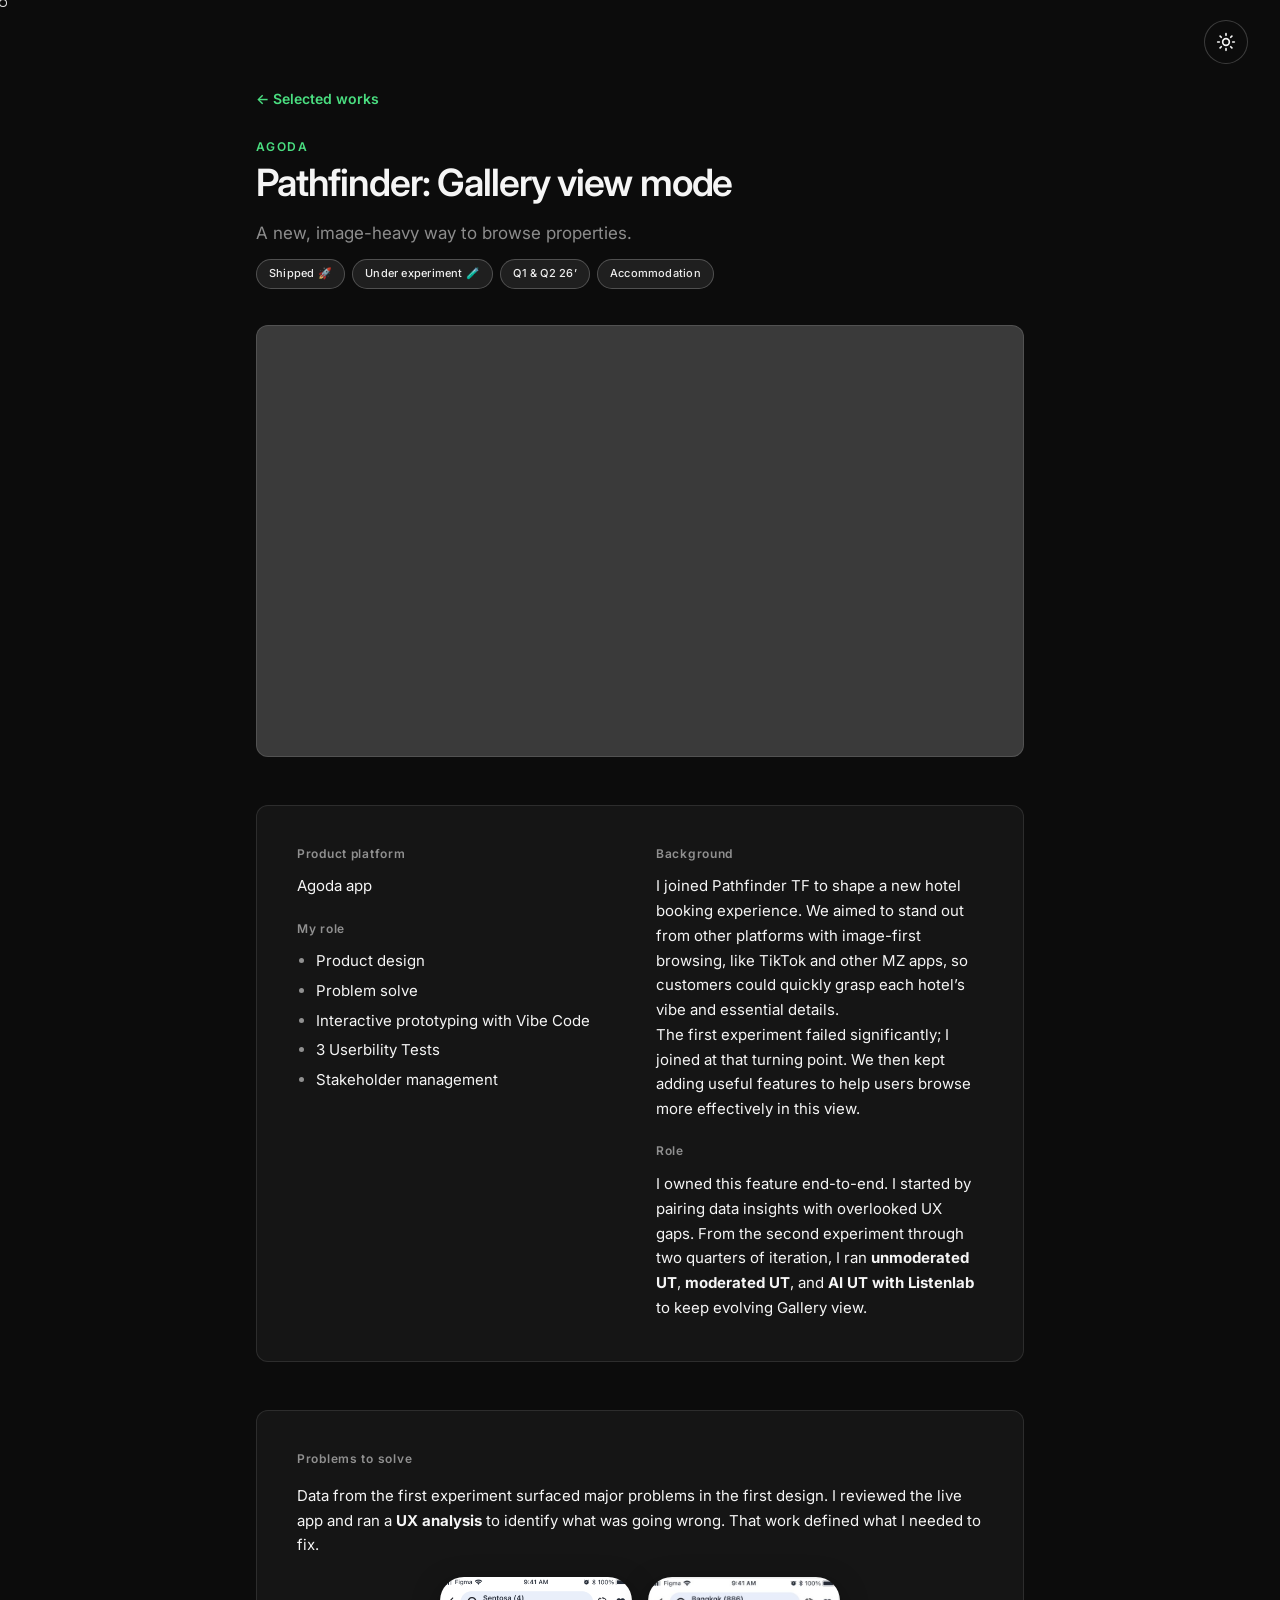
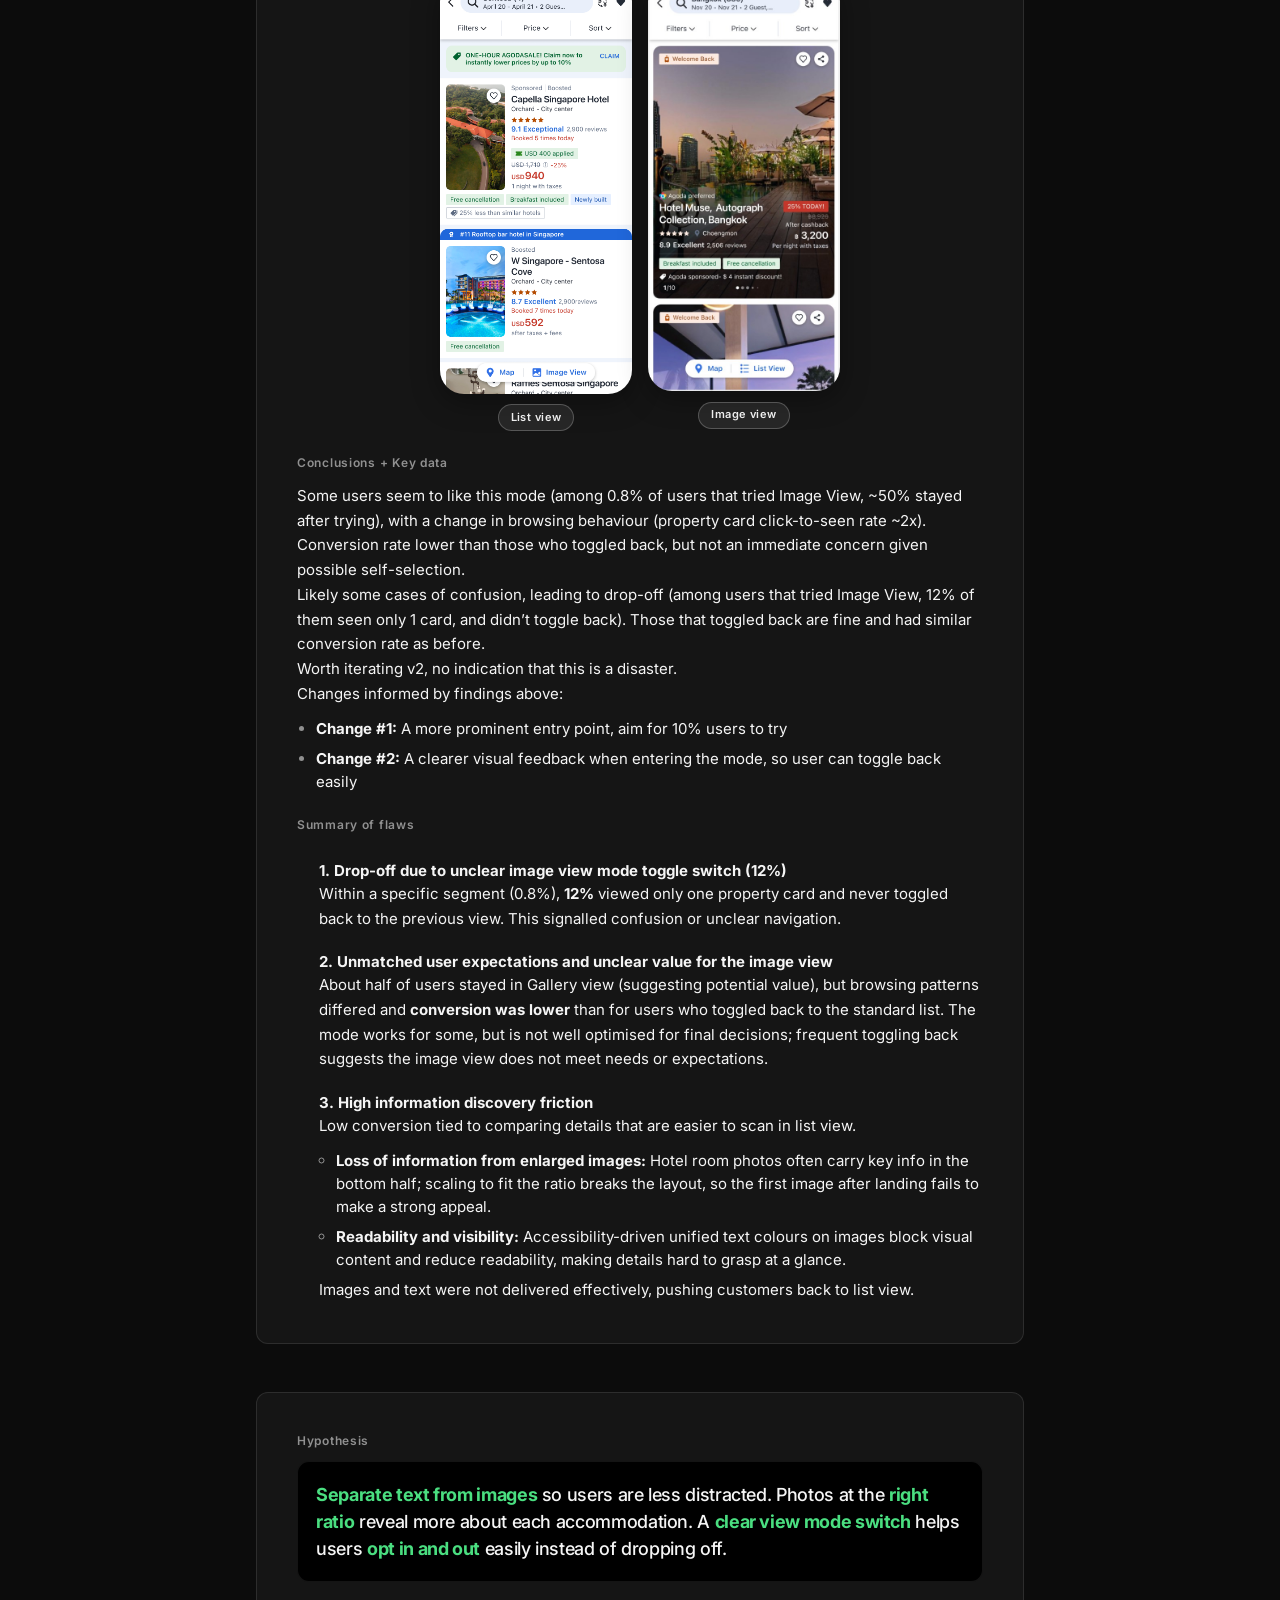
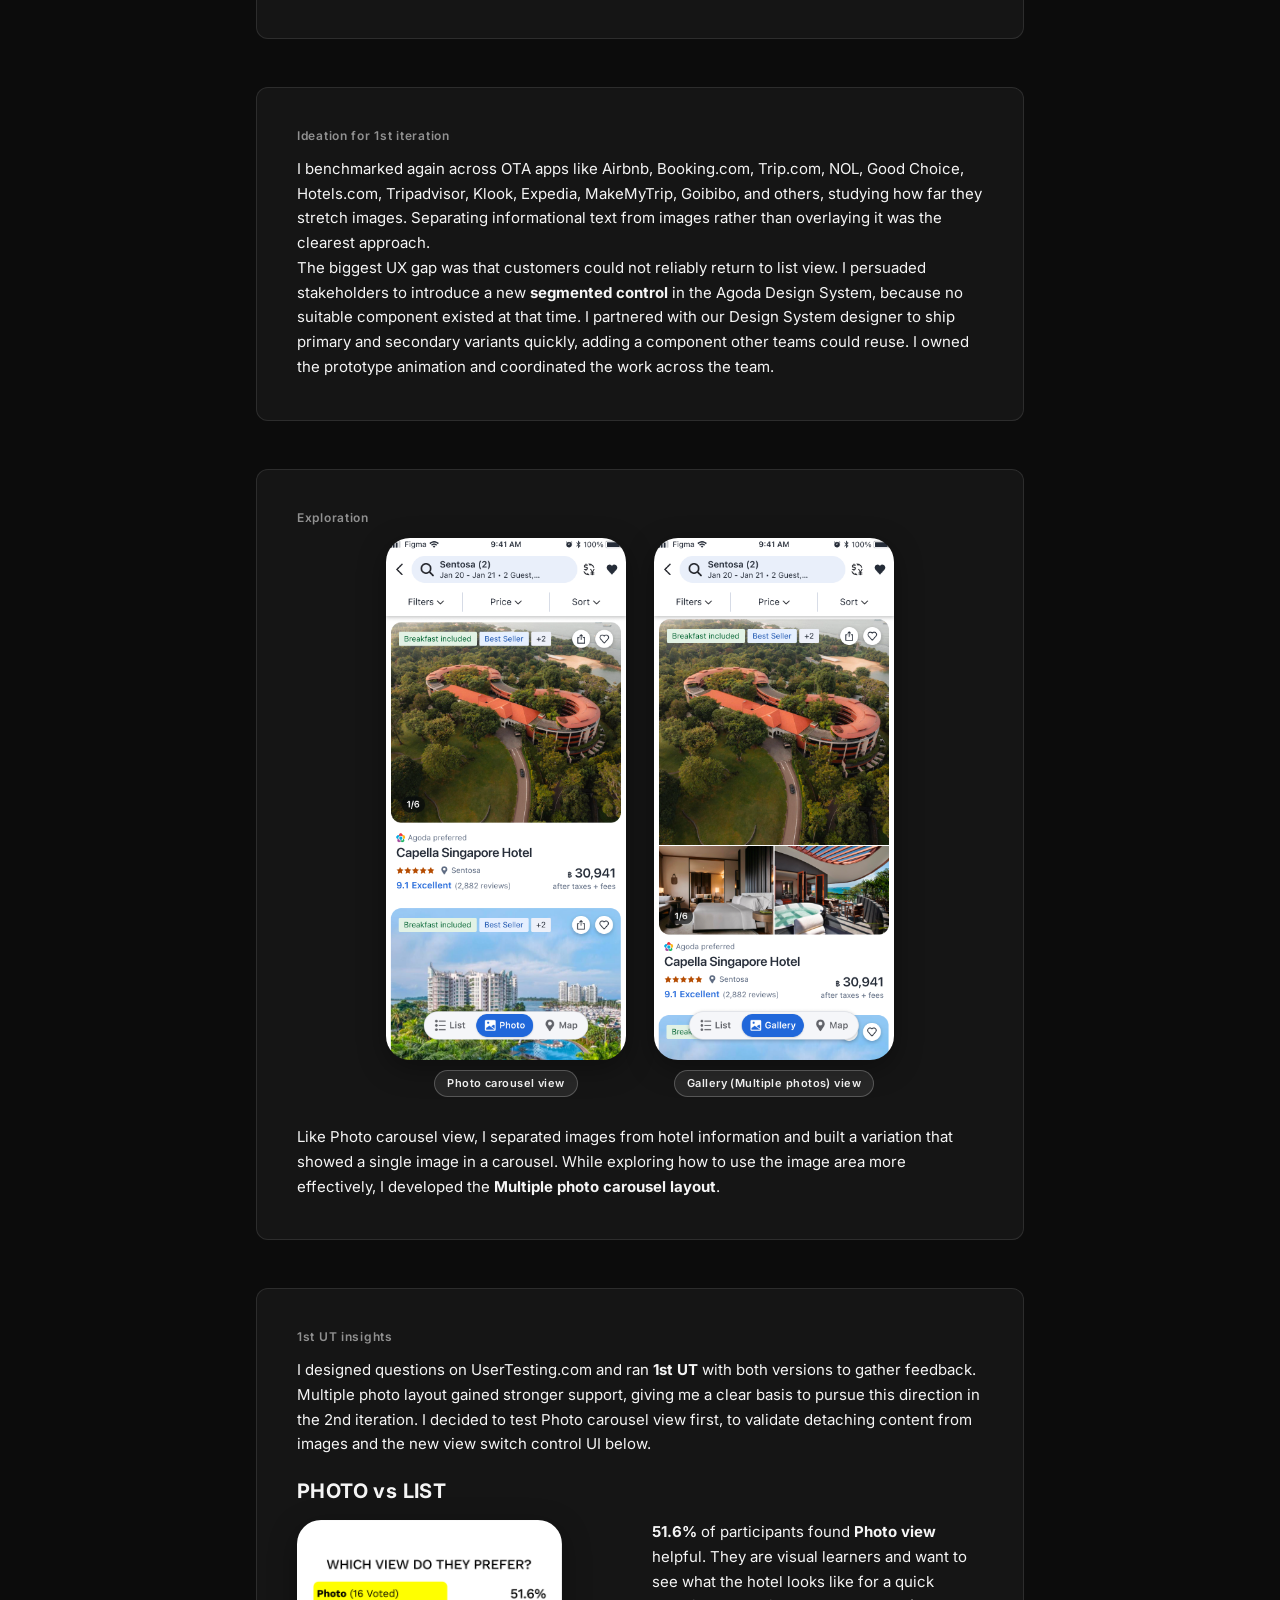
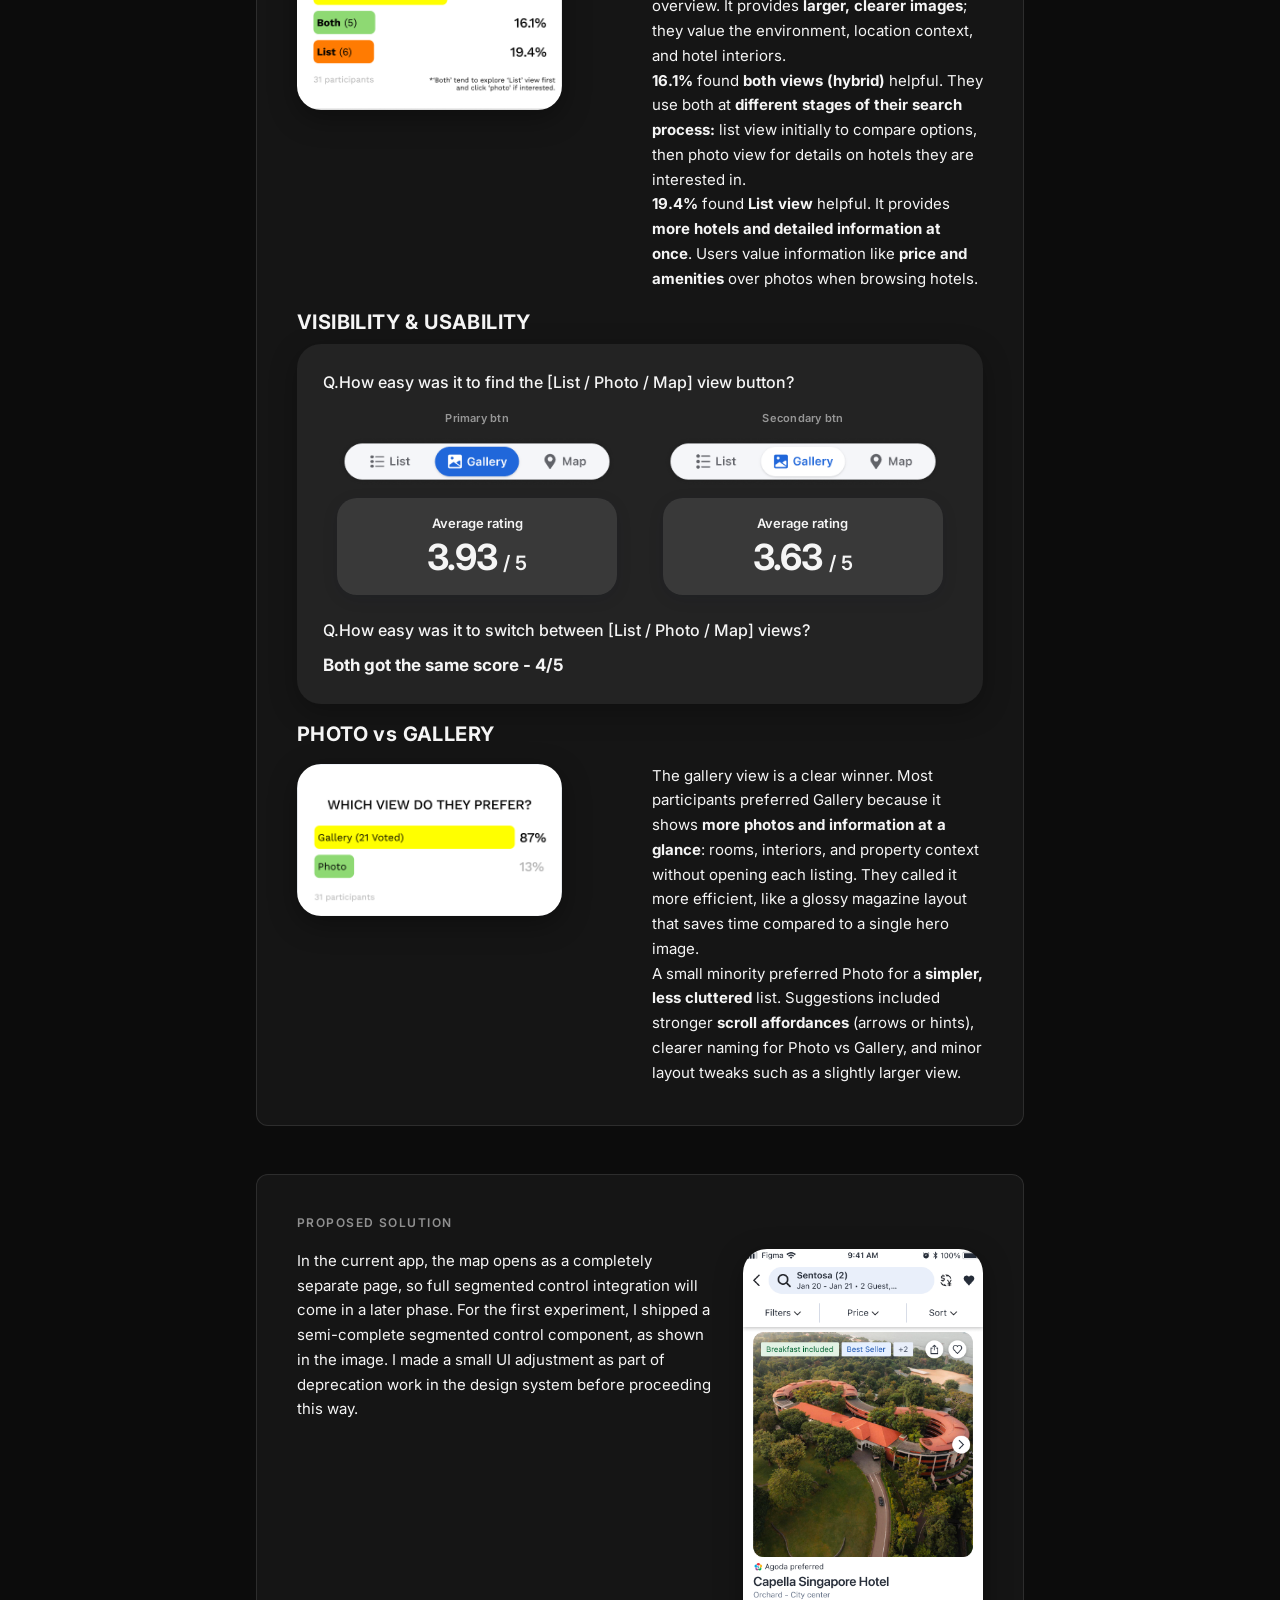
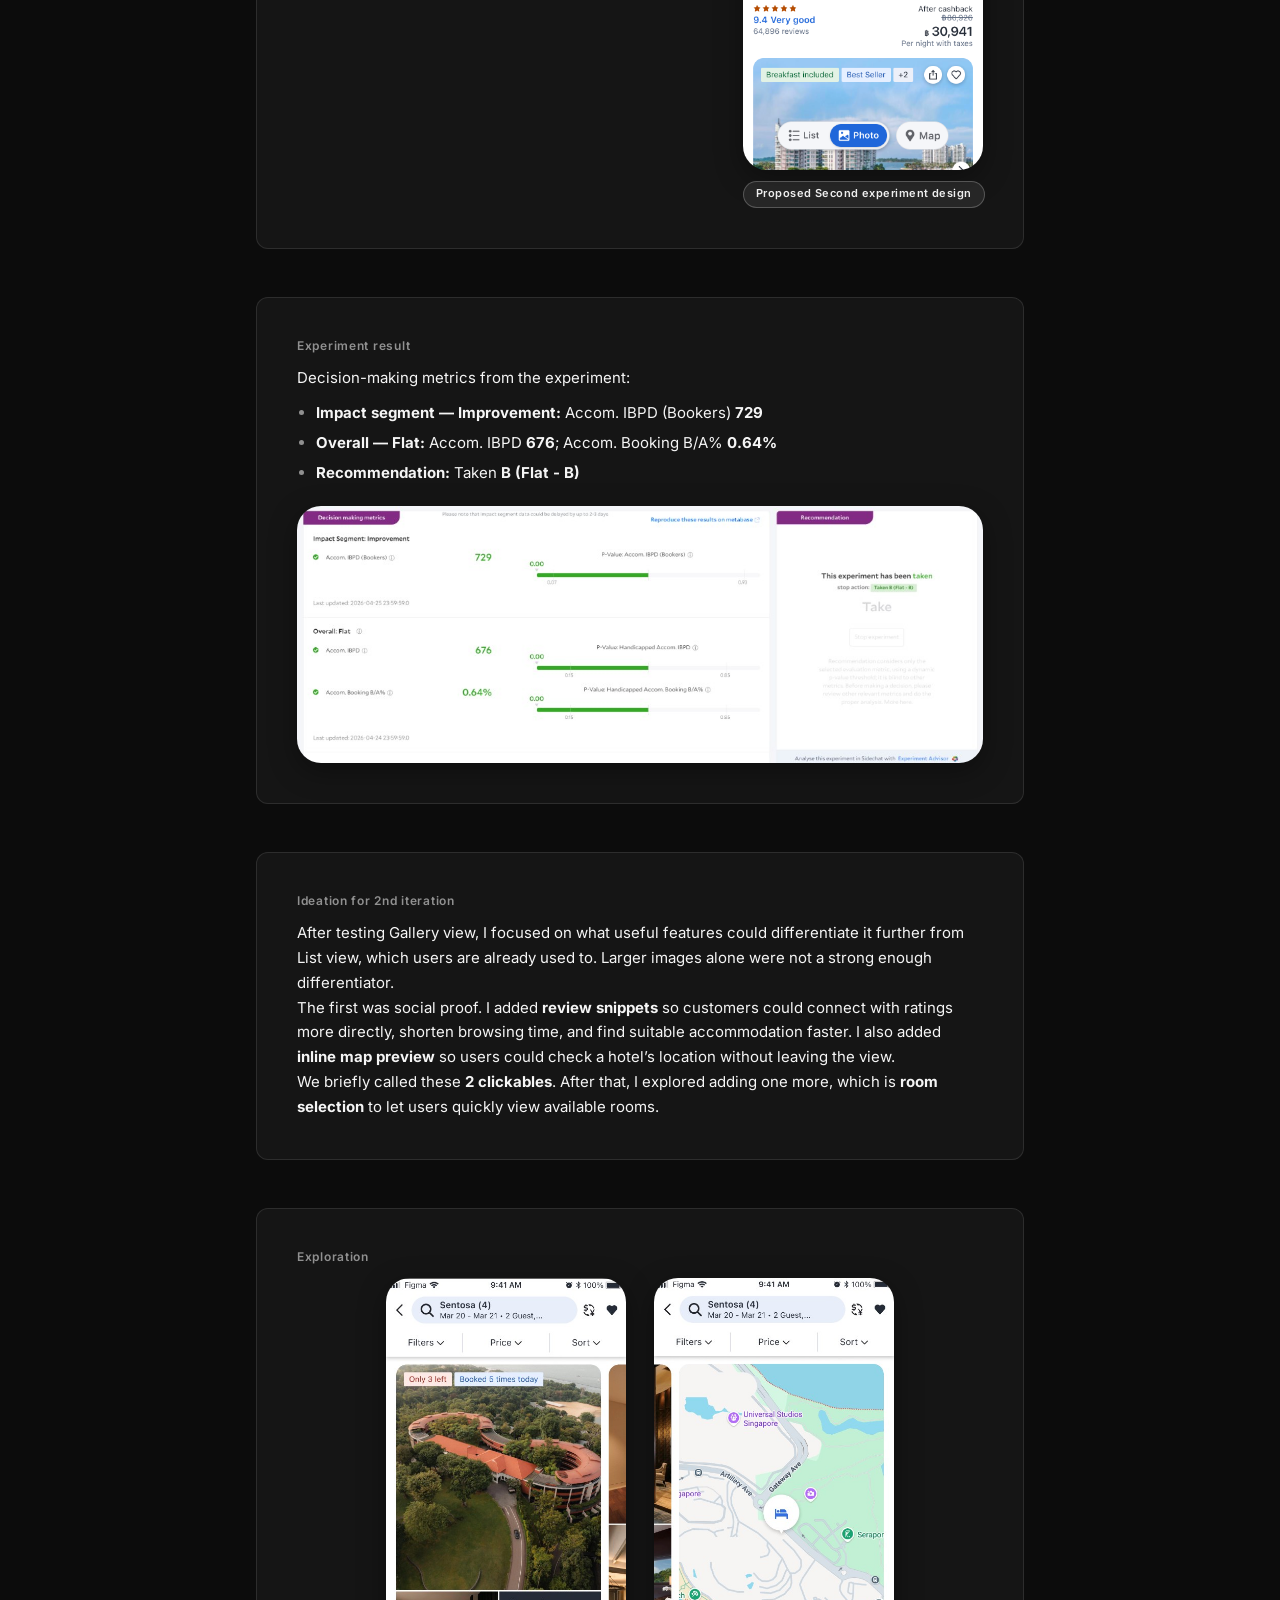
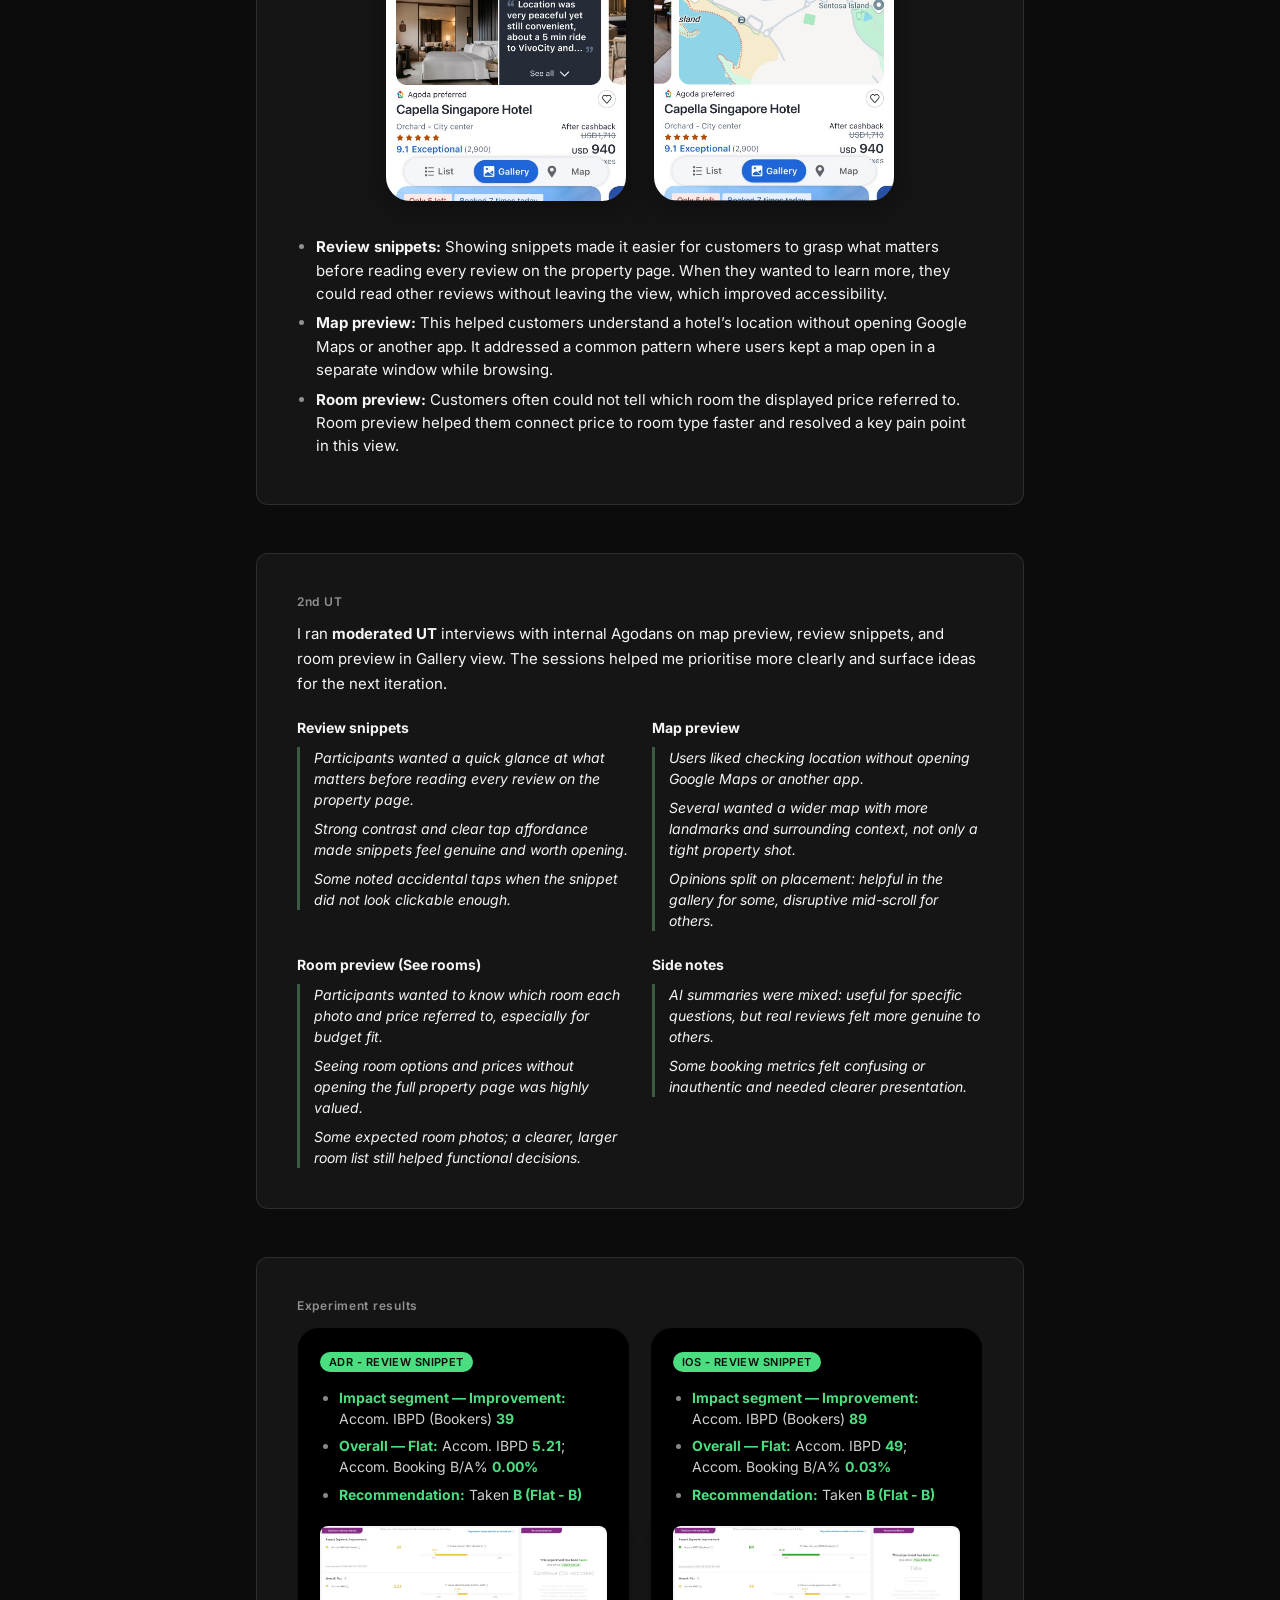
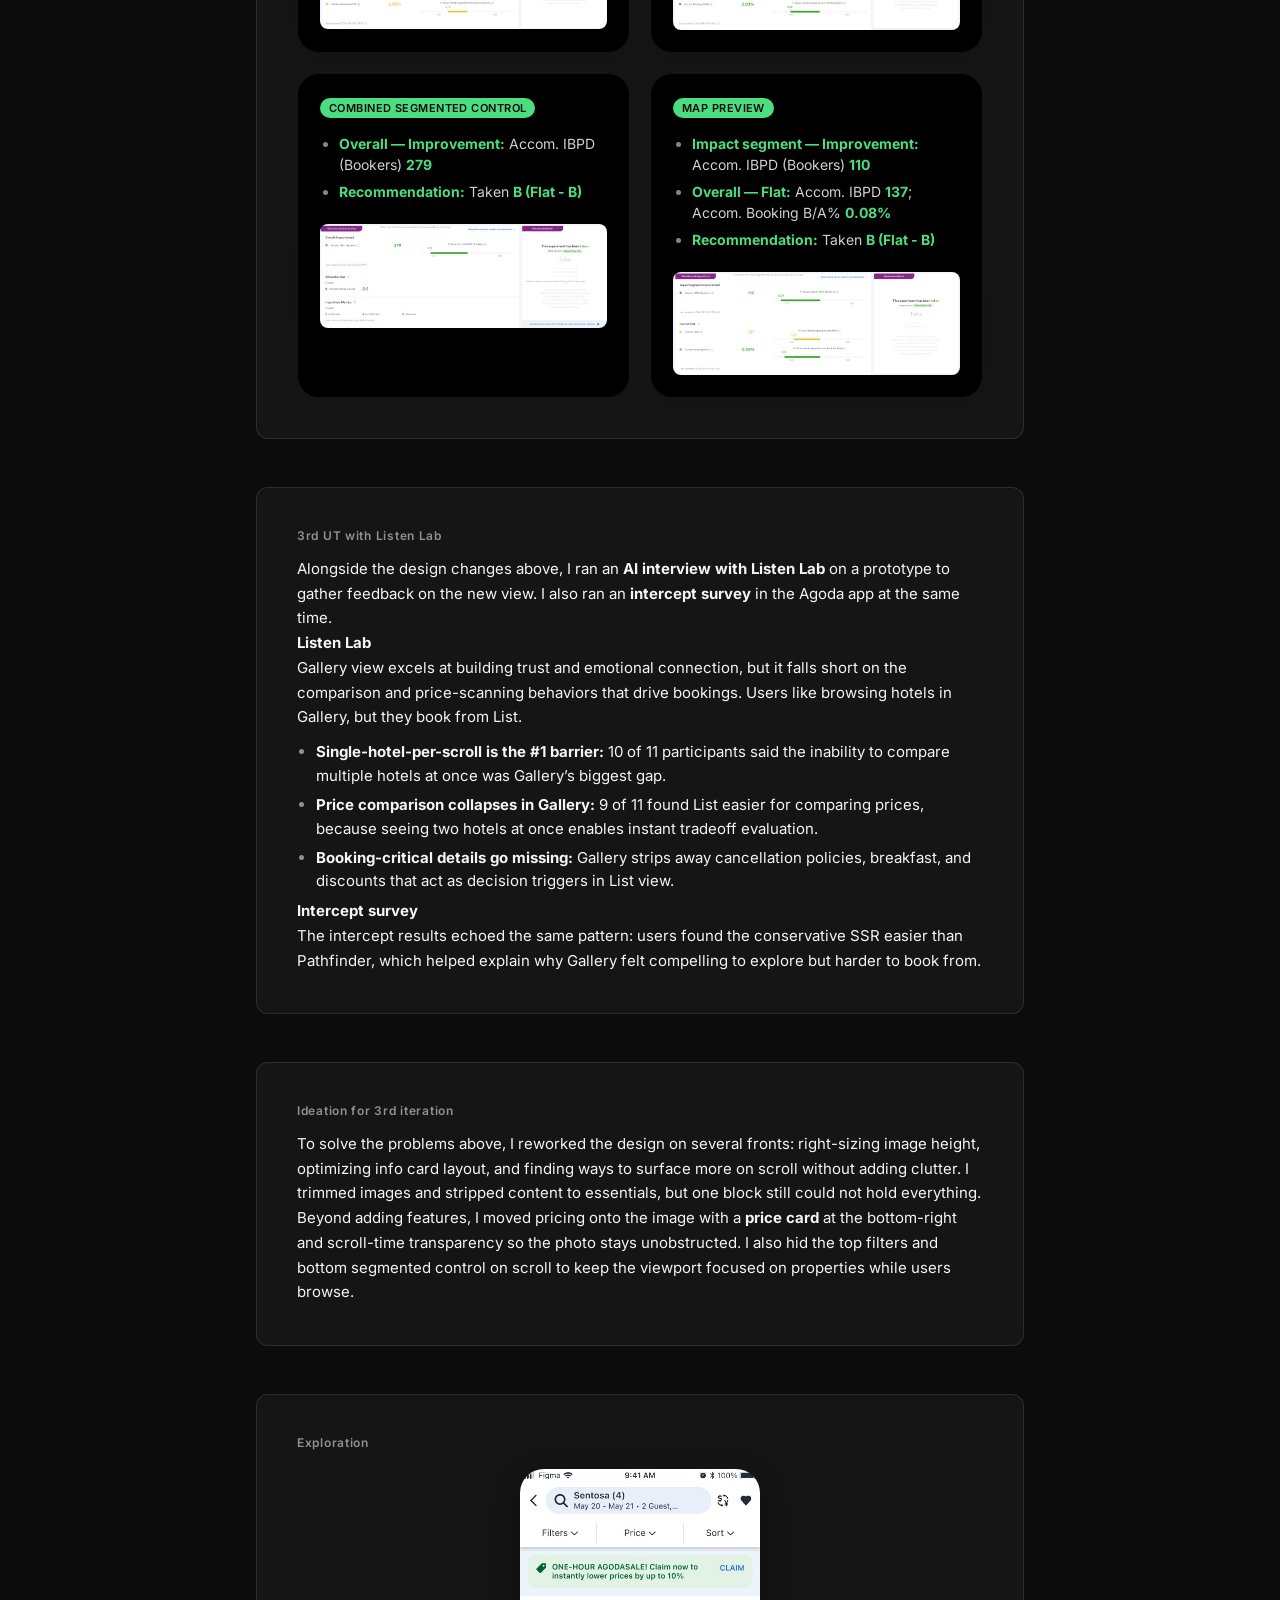
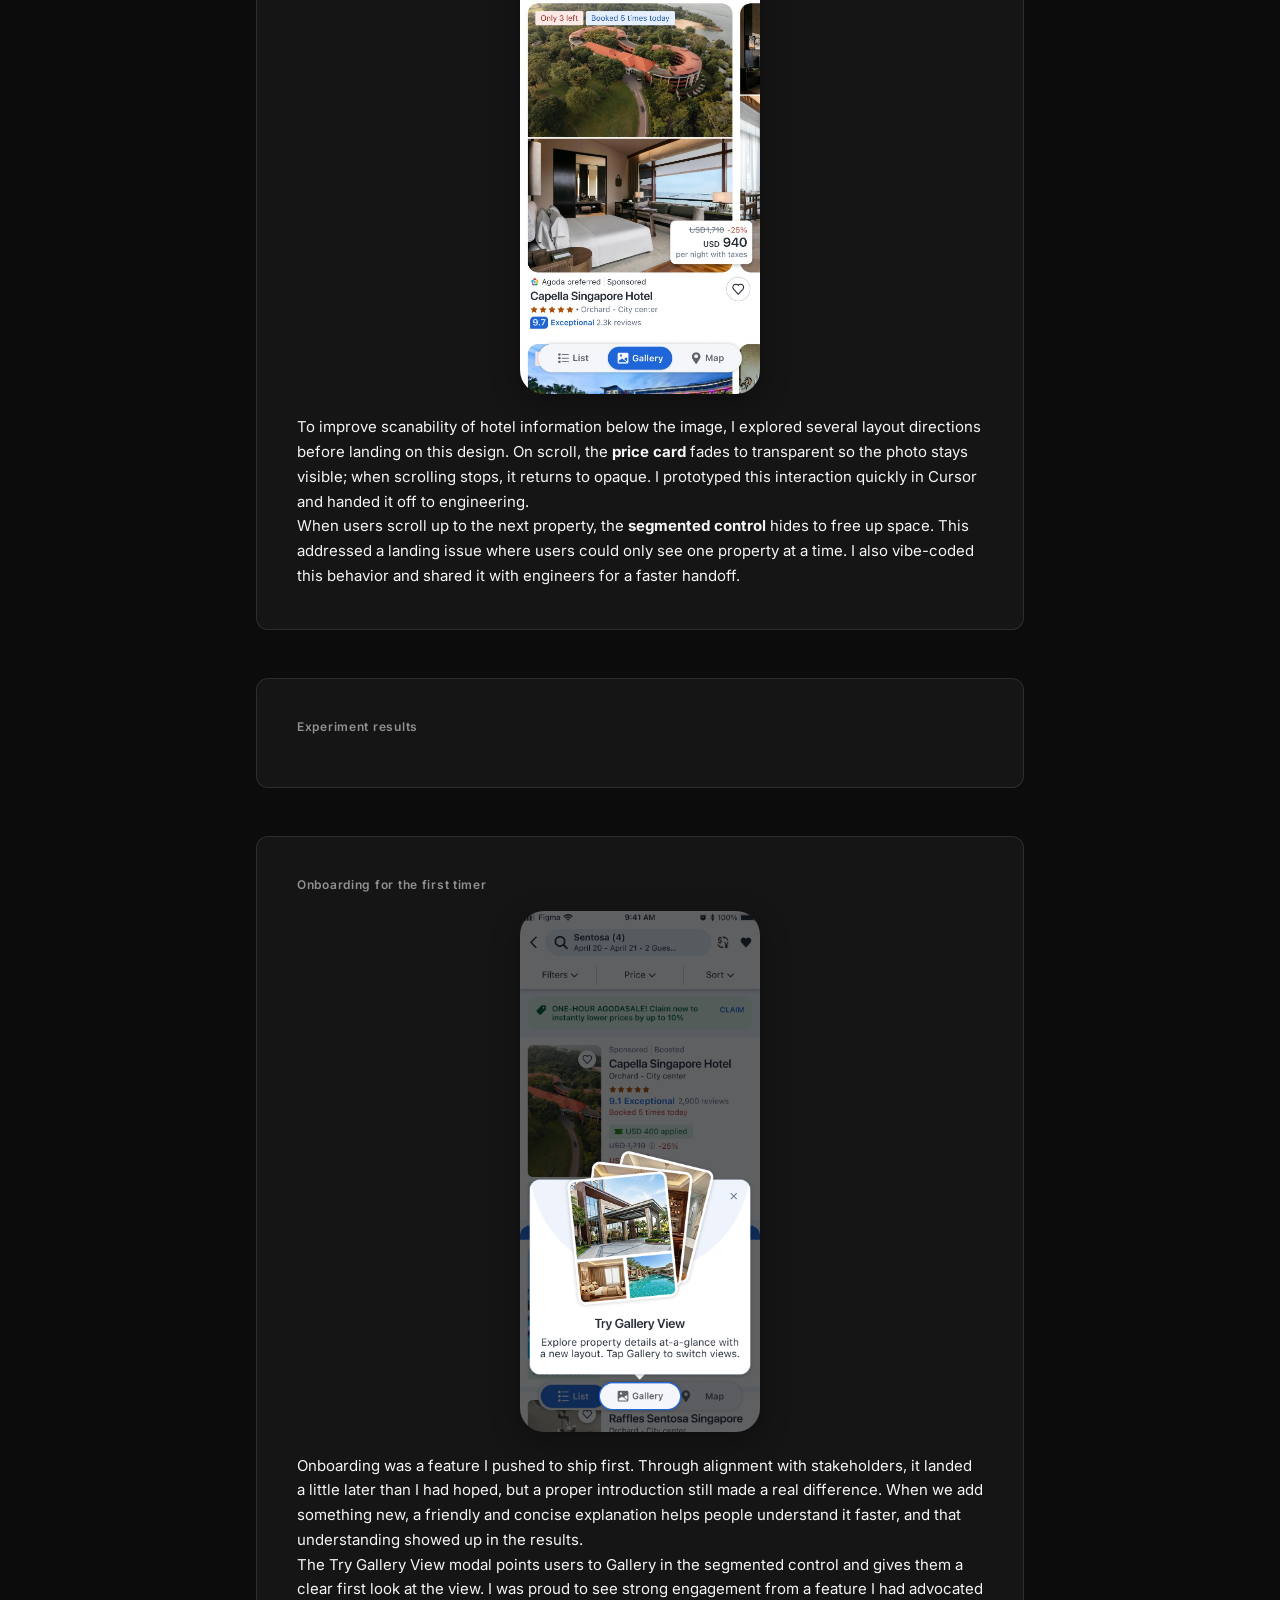
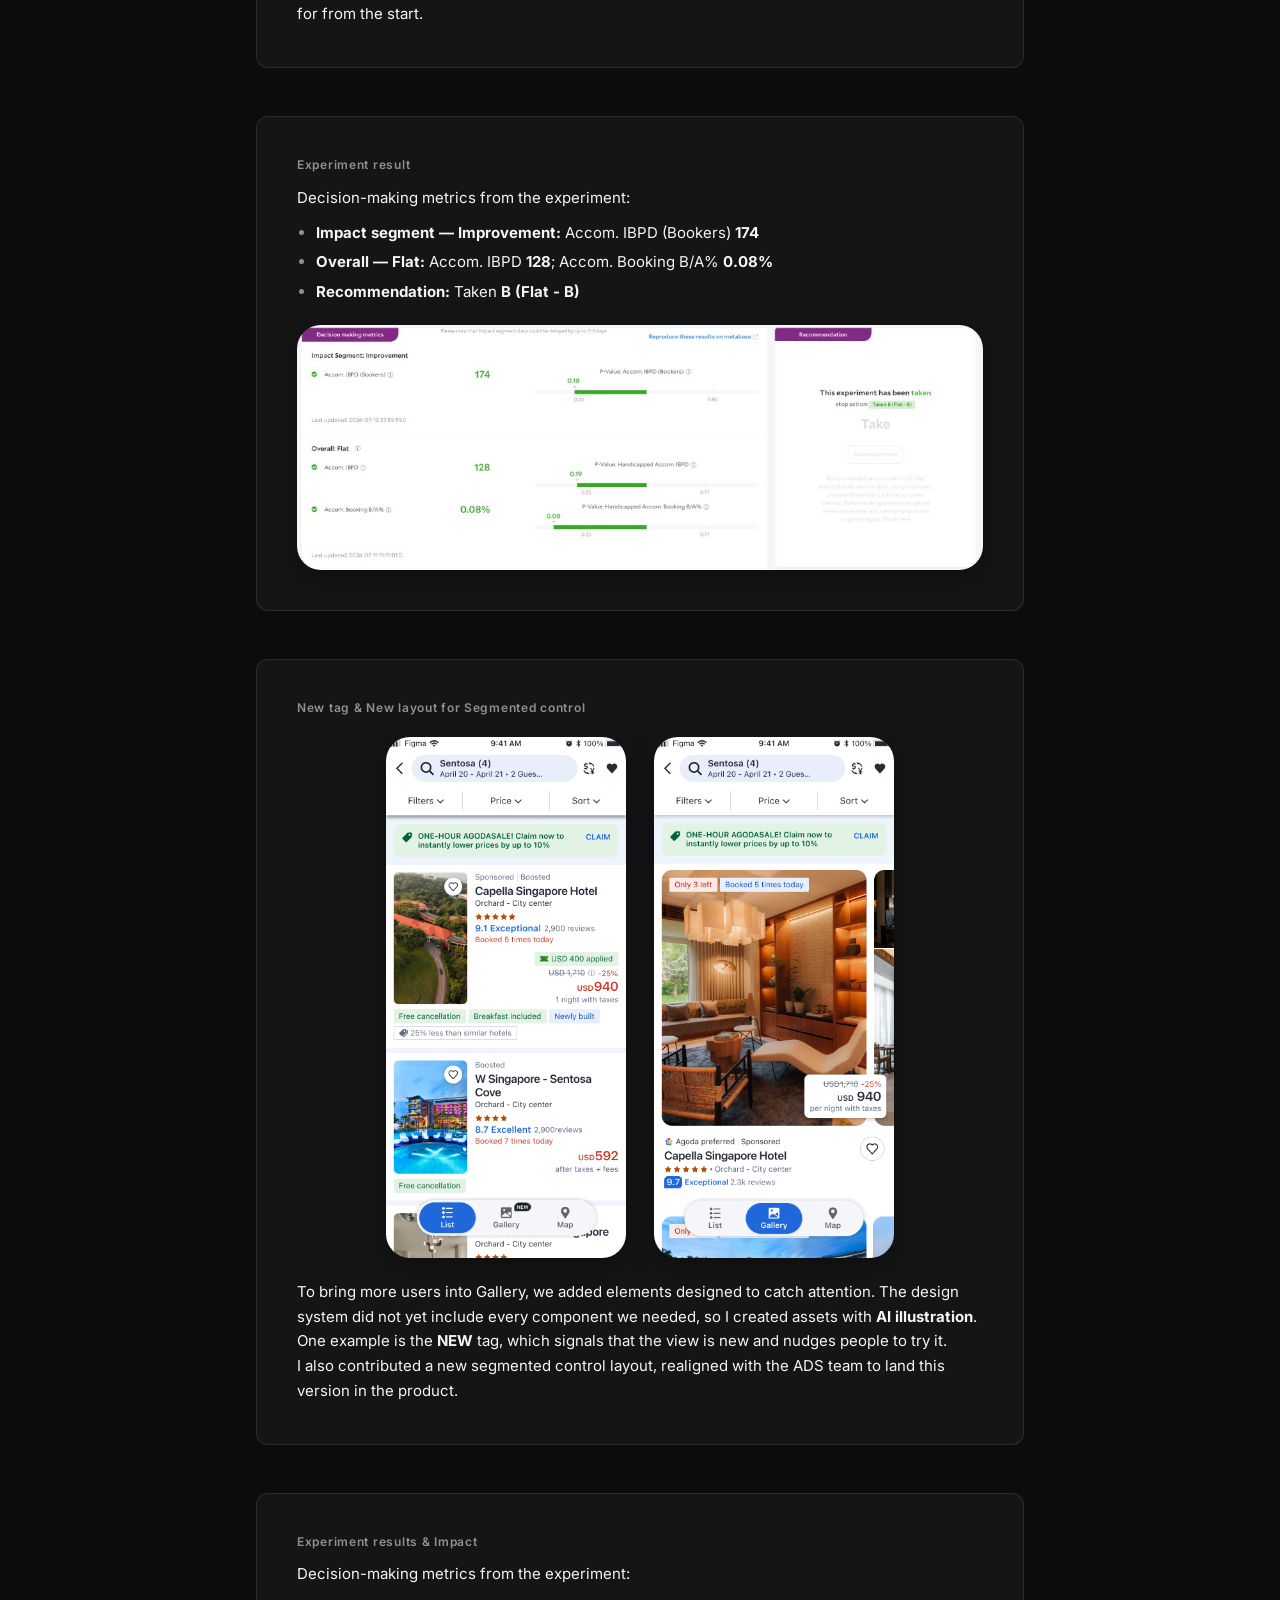
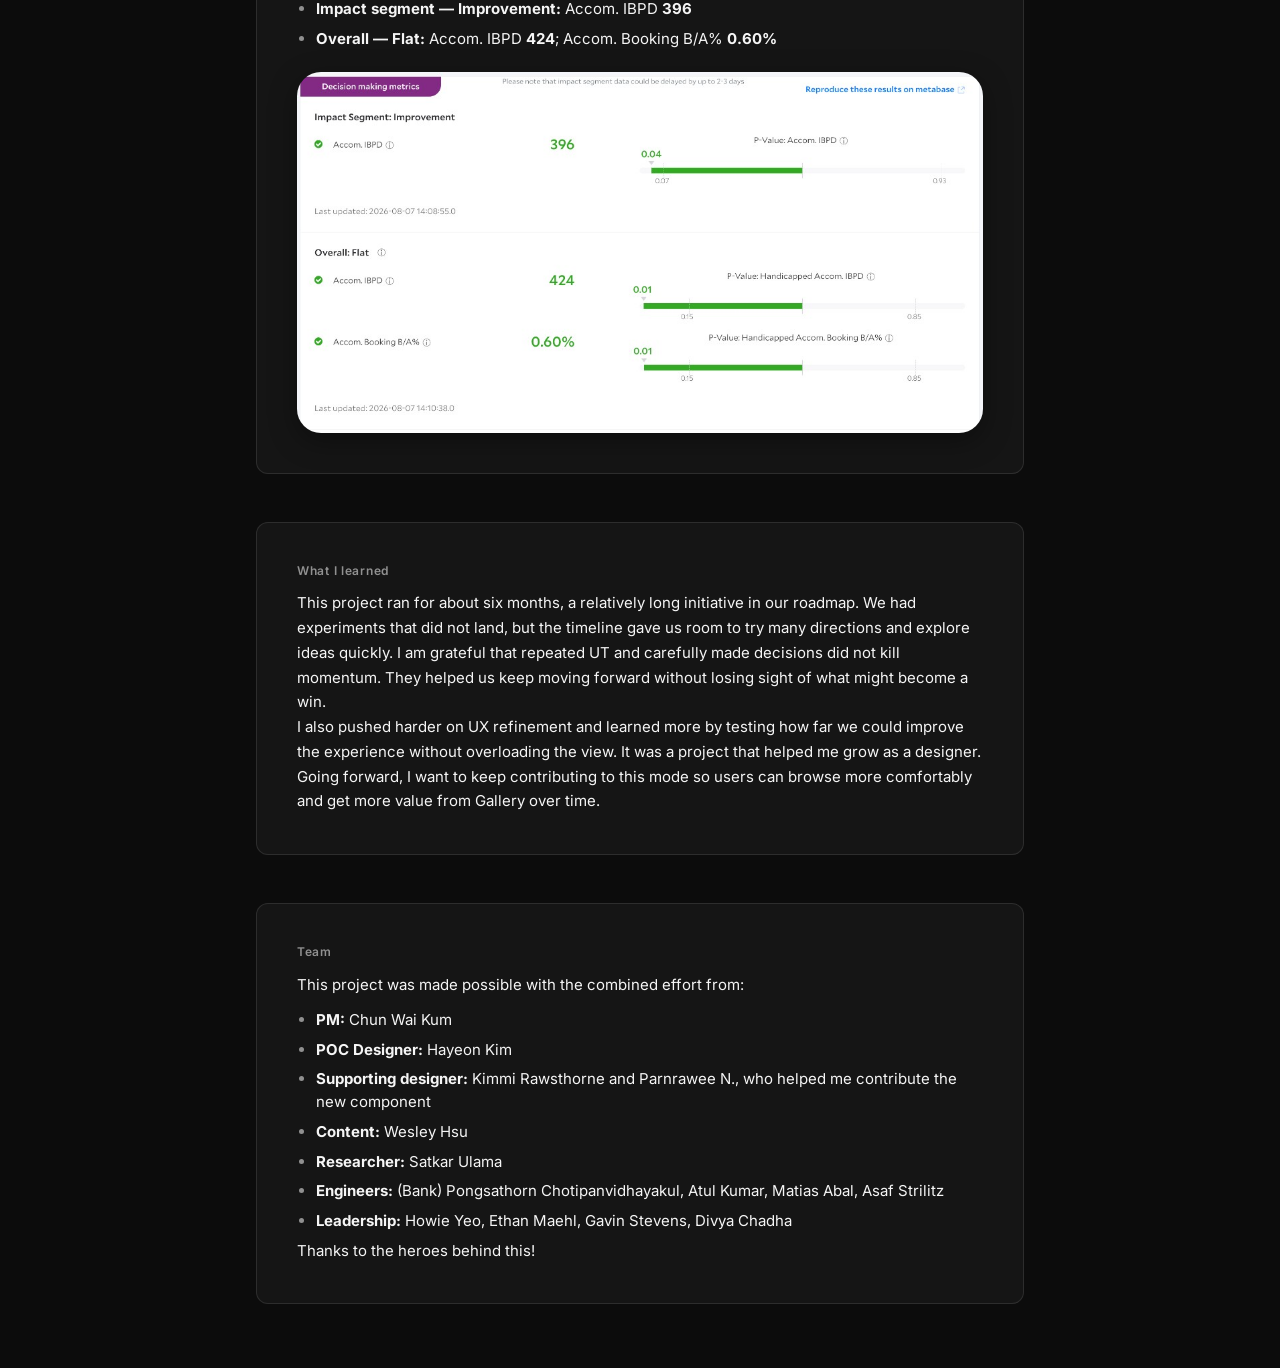
==== works/work-agoda-pathfinder.html @ a5649f88 "Add Agoda Pathfinder case study page with experiment results and assets. Complete the Gallery view c" ====
<!DOCTYPE html>
<html lang="ko">
<head>
  <meta charset="UTF-8" />
  <meta name="viewport" content="width=device-width, initial-scale=1.0" />
  <title>Pathfinder: Gallery view mode — Hayeon Kim</title>
  <link rel="icon" href="../assets/favicon.svg" type="image/svg+xml" />
  <link rel="preconnect" href="https://fonts.googleapis.com" />
  <link rel="preconnect" href="https://fonts.gstatic.com" crossorigin />
  <link href="https://fonts.googleapis.com/css2?family=Inter:wght@400;500;600;700&display=swap" rel="stylesheet" />
  <script src="theme.js"></script>
  <link rel="stylesheet" href="work-detail.css" />
  <link rel="stylesheet" href="../assets/cursor.css" />
  <link rel="stylesheet" href="../assets/text-caret-hover.css" />
  <link rel="stylesheet" href="../assets/selection.css" />
</head>
<body class="page-grab page-grab-job-card page-agoda-pathfinder">
  <button type="button" class="theme-toggle" id="theme-toggle" aria-label="Switch theme" aria-pressed="false">
    <svg class="theme-icon-sun" viewBox="0 0 24 24" fill="none" stroke="currentColor" stroke-width="2" stroke-linecap="round" stroke-linejoin="round" aria-hidden="true">
      <circle cx="12" cy="12" r="4" />
      <path d="M12 2v2M12 20v2M4.93 4.93l1.41 1.41M17.66 17.66l1.41 1.41M2 12h2M20 12h2M4.93 19.07l1.41-1.41M17.66 6.34l1.41-1.41" />
    </svg>
    <svg class="theme-icon-moon" viewBox="0 0 24 24" fill="none" stroke="currentColor" stroke-width="2" stroke-linecap="round" stroke-linejoin="round" aria-hidden="true">
      <path d="M21 12.79A9 9 0 1 1 11.21 3 7 7 0 0 0 21 12.79z" />
    </svg>
  </button>
  <div class="landing-cursor" id="landing-cursor" aria-hidden="true">
    <div class="landing-cursor__dot"></div>
  </div>
  <main class="work-page">
    <a class="work-back" href="../index.html#works">← Selected works</a>
    <p class="work-brand">Agoda</p>
    <h1 class="work-title">Pathfinder: Gallery view mode</h1>
    <p class="work-lede">A new, image-heavy way to browse properties.</p>
    <div class="work-meta-pills" role="list">
      <span class="work-meta-pill" role="listitem">Shipped 🚀</span>
      <span class="work-meta-pill" role="listitem">Under experiment 🧪</span>
      <span class="work-meta-pill" role="listitem">Q1 &amp; Q2 26&rsquo;</span>
      <span class="work-meta-pill" role="listitem">Accommodation</span>
    </div>
    <div class="work-visual work-visual--pathfinder-placeholder" aria-hidden="true"></div>

    <section class="work-case-body work-grab-slide" aria-labelledby="grab-job-card-background">
      <div class="work-grab-job-card__intro">
        <div class="work-case-body__column work-grab-job-card__intro-left">
          <h3 class="work-case-body__label">Product platform</h3>
          <p class="work-case-body__prose">Agoda app</p>
          <h3 class="work-case-body__label">My role</h3>
          <ul class="work-case-body__list">
            <li>Product design</li>
            <li>Problem solve</li>
            <li>Interactive prototyping with Vibe Code</li>
            <li>3 Userbility Tests</li>
            <li>Stakeholder management</li>
          </ul>
        </div>
        <div class="work-case-body__column work-grab-job-card__intro-right">
          <h2 id="grab-job-card-background" class="work-case-body__label">Background</h2>
          <p class="work-case-body__prose work-case-body__prose--tight-top">
            I joined Pathfinder TF to shape a new hotel booking experience. We aimed to stand out from other platforms with image-first browsing, like TikTok and other MZ apps, so customers could quickly grasp each hotel&rsquo;s vibe and essential details.
          </p>
          <p class="work-case-body__prose work-case-body__prose--tight-top">
            The first experiment failed significantly; I joined at that turning point. We then kept adding useful features to help users browse more effectively in this view.
          </p>
          <h3 class="work-case-body__label">Role</h3>
          <p class="work-case-body__prose work-case-body__prose--tight-top">
            I owned this feature end-to-end. I started by pairing data insights with overlooked UX gaps. From the second experiment through two quarters of iteration, I ran <strong>unmoderated UT</strong>, <strong>moderated UT</strong>, and <strong>AI UT with Listenlab</strong> to keep evolving Gallery view.
          </p>
        </div>
      </div>
    </section>

    <section class="work-case-body work-grab-slide" aria-labelledby="pathfinder-problems-to-solve">
      <h2 id="pathfinder-problems-to-solve" class="work-case-body__label">Problems to solve</h2>
      <p class="work-case-body__prose work-pathfinder-problems-split__intro">
        Data from the first experiment surfaced major problems in the first design. I reviewed the live app and ran a <strong>UX analysis</strong> to identify what was going wrong. That work defined what I needed to fix.
      </p>
      <div class="work-pathfinder-problems-split">
        <div class="work-pathfinder-problems-split__visuals" role="group" aria-label="List and Gallery search screens">
          <figure class="work-visual work-visual--plain work-pathfinder-problems-split__visual">
            <img
              src="../assets/works-pathfinder-list-search.png"
              alt="Agoda list search on mobile: Sentosa hotel results with property cards, Map and Image View toggle at the bottom"
              width="375"
              height="815"
              loading="lazy"
              decoding="async"
            />
            <figcaption class="work-visual__caption work-pathfinder-visual-badge">List view</figcaption>
          </figure>
          <figure class="work-visual work-visual--plain work-pathfinder-problems-split__visual">
            <img
              src="../assets/works-pathfinder-gallery-search.png"
              alt="Agoda Gallery search results on mobile: full-screen Hotel Muse card with rooftop pool photo, property details and price overlaid, Map and List View toggle at the bottom"
              width="474"
              height="1024"
              loading="lazy"
              decoding="async"
            />
            <figcaption class="work-visual__caption work-pathfinder-visual-badge">Image view</figcaption>
          </figure>
        </div>
      </div>

      <h3 id="pathfinder-conclusions-key-data" class="work-case-body__label">Conclusions + Key data</h3>
      <p class="work-case-body__prose">
        Some users seem to like this mode (among 0.8% of users that tried Image View, ~50% stayed after trying), with a change in browsing behaviour (property card click-to-seen rate ~2x). Conversion rate lower than those who toggled back, but not an immediate concern given possible self-selection.
      </p>
      <p class="work-case-body__prose work-case-body__prose--tight-top">
        Likely some cases of confusion, leading to drop-off (among users that tried Image View, 12% of them seen only 1 card, and didn&rsquo;t toggle back). Those that toggled back are fine and had similar conversion rate as before.
      </p>
      <p class="work-case-body__prose work-case-body__prose--tight-top">
        Worth iterating v2, no indication that this is a disaster.
      </p>

      <p class="work-case-body__prose">
        Changes informed by findings above:
      </p>
      <ul class="work-case-body__list">
        <li><strong>Change #1:</strong> A more prominent entry point, aim for 10% users to try</li>
        <li><strong>Change #2:</strong> A clearer visual feedback when entering the mode, so user can toggle back easily</li>
      </ul>

      <h3 id="pathfinder-summary-of-flaws" class="work-case-body__label">Summary of flaws</h3>
      <ol class="work-case-body__list work-pathfinder-problems-grid">
        <li>
          <strong>Drop-off due to unclear image view mode toggle switch (12%)</strong>
          <p class="work-case-body__prose work-case-body__prose--tight-top">
            Within a specific segment (0.8%), <strong>12%</strong> viewed only one property card and never toggled back to the previous view. This signalled confusion or unclear navigation.
          </p>
        </li>
        <li>
          <strong>Unmatched user expectations and unclear value for the image view</strong>
          <p class="work-case-body__prose work-case-body__prose--tight-top">
            About half of users stayed in Gallery view (suggesting potential value), but browsing patterns differed and <strong>conversion was lower</strong> than for users who toggled back to the standard list. The mode works for some, but is not well optimised for final decisions; frequent toggling back suggests the image view does not meet needs or expectations.
          </p>
        </li>
        <li>
          <strong>High information discovery friction</strong>
          <p class="work-case-body__prose work-case-body__prose--tight-top">
            Low conversion tied to comparing details that are easier to scan in list view.
          </p>
          <ul class="work-case-body__list">
            <li>
              <strong>Loss of information from enlarged images:</strong> Hotel room photos often carry key info in the bottom half; scaling to fit the ratio breaks the layout, so the first image after landing fails to make a strong appeal.
            </li>
            <li>
              <strong>Readability and visibility:</strong> Accessibility-driven unified text colours on images block visual content and reduce readability, making details hard to grasp at a glance.
            </li>
          </ul>
          <p class="work-case-body__prose work-case-body__prose--tight-top">
            Images and text were not delivered effectively, pushing customers back to list view.
          </p>
        </li>
      </ol>
    </section>

    <section class="work-case-body work-grab-slide" aria-labelledby="pathfinder-hypothesis">
      <h2 id="pathfinder-hypothesis" class="work-case-body__label">Hypothesis</h2>
      <p class="work-grab-job-card__pullquote work-grab-job-card__pullquote--lime">
        <strong>Separate text from images</strong> so users are less distracted. Photos at the <strong>right ratio</strong> reveal more about each accommodation. A <strong>clear view mode switch</strong> helps users <strong>opt in and out</strong> easily instead of dropping off.
      </p>
    </section>

    <section class="work-case-body work-grab-slide" aria-labelledby="pathfinder-insights">
      <h2 id="pathfinder-insights" class="work-case-body__label">Ideation for 1st iteration</h2>
      <p class="work-case-body__prose">
        I benchmarked again across OTA apps like Airbnb, Booking.com, Trip.com, NOL, Good Choice, Hotels.com, Tripadvisor, Klook, Expedia, MakeMyTrip, Goibibo, and others, studying how far they stretch images. Separating informational text from images rather than overlaying it was the clearest approach.
      </p>
      <p class="work-case-body__prose work-case-body__prose--tight-top">
        The biggest UX gap was that customers could not reliably return to list view. I persuaded stakeholders to introduce a new <strong>segmented control</strong> in the Agoda Design System, because no suitable component existed at that time. I partnered with our Design System designer to ship primary and secondary variants quickly, adding a component other teams could reuse. I owned the prototype animation and coordinated the work across the team.
      </p>
    </section>

    <section class="work-case-body work-grab-slide" aria-labelledby="grab-job-card-exploration">
      <h2 id="grab-job-card-exploration" class="work-case-body__label">Exploration</h2>
      <div class="work-pathfinder-exploration-split">
        <div class="work-pathfinder-exploration-grid" role="group" aria-label="Exploration design screens">
          <figure class="work-visual work-visual--plain work-pathfinder-exploration__visual">
            <img
              src="../assets/works-pathfinder-exploration-carousel-photo.png"
              alt="Agoda Gallery search on mobile: Capella Singapore Hotel card with separated photo and details, List, Photo, and Map segmented control at the bottom"
              width="375"
              height="815"
              loading="lazy"
              decoding="async"
            />
            <figcaption class="work-visual__caption work-pathfinder-visual-badge">Photo carousel view</figcaption>
          </figure>
          <figure class="work-visual work-visual--plain work-pathfinder-exploration__visual">
            <img
              src="../assets/works-pathfinder-exploration-gallery-carousel.png"
              alt="Agoda Gallery view on mobile: Capella Singapore Hotel with image carousel grid, hotel details below, and List, Gallery, Map segmented control"
              width="375"
              height="815"
              loading="lazy"
              decoding="async"
            />
            <figcaption class="work-visual__caption work-pathfinder-visual-badge">Gallery (Multiple photos) view</figcaption>
          </figure>
        </div>
        <div class="work-pathfinder-exploration-split__copy">
          <p class="work-case-body__prose">
            Like Photo carousel view, I separated images from hotel information and built a variation that showed a single image in a carousel. While exploring how to use the image area more effectively, I developed the <strong>Multiple photo carousel layout</strong>.
          </p>
        </div>
      </div>
    </section>

    <section class="work-case-body work-grab-slide" aria-labelledby="pathfinder-1st-ut-insights">
      <h2 id="pathfinder-1st-ut-insights" class="work-case-body__label">1st UT insights</h2>
      <p class="work-case-body__prose">
        I designed questions on UserTesting.com and ran <strong>1st UT</strong> with both versions to gather feedback. Multiple photo layout gained stronger support, giving me a clear basis to pursue this direction in the 2nd iteration. I decided to test Photo carousel view first, to validate detaching content from images and the new view switch control UI below.
      </p>
      <div class="work-pathfinder-exploration-ut-pair" role="group" aria-label="Photo vs List UT results">
        <p class="work-pathfinder-ut-chart-title">PHOTO vs LIST</p>
        <figure class="work-visual work-visual--plain work-pathfinder-experiment-result__visual work-pathfinder-exploration-ut-visual">
          <img
            src="../assets/works-pathfinder-photo-vs-list-ut.png"
            srcset="../assets/works-pathfinder-photo-vs-list-ut.png 566w"
            sizes="(min-width: 48rem) calc((714px - 1.25rem) / 2), min(90vw, 714px)"
            alt="Photo vs List UT: which view do they prefer — Photo 51.6%, Both 16.1%, List 19.4% among 31 participants"
            width="566"
            height="406"
            loading="lazy"
            decoding="async"
          />
        </figure>
        <div class="work-pathfinder-exploration-ut-pair__copy">
          <p class="work-case-body__prose">
            <strong>51.6%</strong> of participants found <strong>Photo view</strong> helpful. They are visual learners and want to see what the hotel looks like for a quick overview. It provides <strong>larger, clearer images</strong>; they value the environment, location context, and hotel interiors.
          </p>
          <p class="work-case-body__prose work-case-body__prose--tight-top">
            <strong>16.1%</strong> found <strong>both views (hybrid)</strong> helpful. They use both at <strong>different stages of their search process:</strong> list view initially to compare options, then photo view for details on hotels they are interested in.
          </p>
          <p class="work-case-body__prose work-case-body__prose--tight-top">
            <strong>19.4%</strong> found <strong>List view</strong> helpful. It provides <strong>more hotels and detailed information at once</strong>. Users value information like <strong>price and amenities</strong> over photos when browsing hotels.
          </p>
        </div>
      </div>
      <div
        class="work-pathfinder-visibility-ut work-pathfinder-exploration-ut-visual"
        role="group"
        aria-label="Visibility and usability UT results: Primary segmented control 3.93 out of 5 for finding view button; Secondary 3.63; both 4 out of 5 for switching views"
      >
        <p class="work-pathfinder-ut-chart-title">VISIBILITY &amp; USABILITY</p>
        <div class="work-pathfinder-visibility-ut__panel">
          <p class="work-pathfinder-visibility-ut__question">
            Q.How easy was it to find the [List / Photo / Map] view button?
          </p>
          <div class="work-pathfinder-visibility-ut__variants">
            <div class="work-pathfinder-visibility-ut__variant">
              <span class="work-pathfinder-visibility-ut__variant-badge work-pathfinder-visibility-ut__variant-badge--primary">Primary btn</span>
              <img
                class="work-pathfinder-segmented__image"
                src="../assets/works-pathfinder-segmented-control-primary.png"
                alt="Primary segmented control: List, Gallery, and Map with Gallery selected"
                width="336"
                height="62"
                loading="lazy"
                decoding="async"
              />
              <div class="work-pathfinder-visibility-ut__rating-card">
                <span class="work-pathfinder-visibility-ut__rating-label">Average rating</span>
                <span class="work-pathfinder-visibility-ut__rating-value">3.93 <span class="work-pathfinder-visibility-ut__rating-max">/ 5</span></span>
              </div>
            </div>
            <div class="work-pathfinder-visibility-ut__variant">
              <span class="work-pathfinder-visibility-ut__variant-badge work-pathfinder-visibility-ut__variant-badge--secondary">Secondary btn</span>
              <img
                class="work-pathfinder-segmented__image"
                src="../assets/works-pathfinder-segmented-control-secondary.png"
                alt="Secondary segmented control: List, Gallery, and Map with Gallery selected"
                width="336"
                height="62"
                loading="lazy"
                decoding="async"
              />
              <div class="work-pathfinder-visibility-ut__rating-card">
                <span class="work-pathfinder-visibility-ut__rating-label">Average rating</span>
                <span class="work-pathfinder-visibility-ut__rating-value">3.63 <span class="work-pathfinder-visibility-ut__rating-max">/ 5</span></span>
              </div>
            </div>
          </div>
          <p class="work-pathfinder-visibility-ut__question work-pathfinder-visibility-ut__question--switch">
            Q.How easy was it to switch between [List / Photo / Map] views?
          </p>
          <p class="work-pathfinder-visibility-ut__switch-result"><strong>Both got the same score - 4/5</strong></p>
        </div>
      </div>
      <div class="work-pathfinder-exploration-ut-pair" role="group" aria-label="Photo vs Gallery UT results">
        <p class="work-pathfinder-ut-chart-title">PHOTO vs GALLERY</p>
        <figure class="work-visual work-visual--plain work-pathfinder-experiment-result__visual work-pathfinder-exploration-ut-visual">
          <img
            src="../assets/works-pathfinder-photo-vs-gallery-ut.png"
            srcset="../assets/works-pathfinder-photo-vs-gallery-ut.png 568w"
            sizes="(min-width: 48rem) calc((714px - 1.25rem) / 2), min(90vw, 714px)"
            alt="Photo vs Gallery UT: which view do they prefer — Gallery 87%, Photo 13% among 31 participants"
            width="568"
            height="326"
            loading="lazy"
            decoding="async"
          />
        </figure>
        <div class="work-pathfinder-exploration-ut-pair__copy">
          <p class="work-case-body__prose work-pathfinder-gallery-ut-summary">
            The gallery view is a clear winner. Most participants preferred Gallery because it shows <strong>more photos and information at a glance</strong>: rooms, interiors, and property context without opening each listing. They called it more efficient, like a glossy magazine layout that saves time compared to a single hero image.
          </p>
          <p class="work-case-body__prose work-case-body__prose--tight-top">
            A small minority preferred Photo for a <strong>simpler, less cluttered</strong> list. Suggestions included stronger <strong>scroll affordances</strong> (arrows or hints), clearer naming for Photo vs Gallery, and minor layout tweaks such as a slightly larger view.
          </p>
        </div>
      </div>
    </section>

    <section
      class="work-case-body work-grab-slide work-grab-job-card__v2-slides"
      aria-label="Proposed solution"
    >
      <p class="work-case-body__label work-case-body__label--caps">Proposed solution</p>
      <div class="work-pathfinder-proposed-split">
        <div class="work-pathfinder-proposed-split__copy">
          <p class="work-case-body__prose">
            In the current app, the map opens as a completely separate page, so full segmented control integration will come in a later phase. For the first experiment, I shipped a semi-complete segmented control component, as shown in the image. I made a small UI adjustment as part of deprecation work in the design system before proceeding this way.
          </p>
        </div>
        <figure class="work-visual work-visual--plain work-pathfinder-exploration__visual work-pathfinder-proposed-visual">
          <img
            src="../assets/works-pathfinder-exploration-proposed.png"
            alt="Agoda Gallery search on mobile: Capella Singapore Hotel card with separated photo and details, List, Photo, and Map segmented control at the bottom"
            width="375"
            height="815"
            loading="lazy"
            decoding="async"
          />
          <figcaption class="work-visual__caption work-pathfinder-visual-badge">Proposed Second experiment design</figcaption>
        </figure>
      </div>
    </section>

    <section class="work-case-body work-grab-slide" aria-labelledby="pathfinder-experiment-result">
      <h2 id="pathfinder-experiment-result" class="work-case-body__label">Experiment result</h2>
      <p class="work-case-body__prose">
        Decision-making metrics from the experiment:
      </p>
      <ul class="work-case-body__list">
        <li><strong>Impact segment — Improvement:</strong> Accom. IBPD (Bookers) <strong>729</strong></li>
        <li><strong>Overall — Flat:</strong> Accom. IBPD <strong>676</strong>; Accom. Booking B/A% <strong>0.64%</strong></li>
        <li><strong>Recommendation:</strong> Taken <strong>B (Flat - B)</strong></li>
      </ul>
      <figure class="work-visual work-visual--plain work-pathfinder-experiment-result__visual">
        <img
          src="../assets/works-pathfinder-experiment-result.png"
          srcset="../assets/works-pathfinder-experiment-result.png 1024w"
          sizes="(min-width: 48rem) 714px, min(90vw, 714px)"
          alt="Experiment dashboard: decision making metrics showing Accom IBPD improvement and recommendation to take variant B"
          width="1024"
          height="384"
          loading="lazy"
          decoding="async"
        />
      </figure>
    </section>

    <section class="work-case-body work-grab-slide" aria-labelledby="pathfinder-2nd-iter-ideations">
      <h2 id="pathfinder-2nd-iter-ideations" class="work-case-body__label">Ideation for 2nd iteration</h2>
      <p class="work-case-body__prose">
        After testing Gallery view, I focused on what useful features could differentiate it further from List view, which users are already used to. Larger images alone were not a strong enough differentiator.
      </p>
      <p class="work-case-body__prose work-case-body__prose--tight-top">
        The first was social proof. I added <strong>review snippets</strong> so customers could connect with ratings more directly, shorten browsing time, and find suitable accommodation faster. I also added <strong>inline map preview</strong> so users could check a hotel&rsquo;s location without leaving the view.
      </p>
      <p class="work-case-body__prose work-case-body__prose--tight-top">
        We briefly called these <strong>2 clickables</strong>. After that, I explored adding one more, which is <strong>room selection</strong> to let users quickly view available rooms.
      </p>
    </section>

    <section
      class="work-case-body work-grab-slide"
      aria-labelledby="pathfinder-exploration"
    >
      <h2 id="pathfinder-exploration" class="work-case-body__label">Exploration</h2>
      <div class="work-pathfinder-exploration-split">
        <div class="work-pathfinder-design-grid" role="group" aria-label="Gallery and map card designs">
          <figure class="work-visual work-visual--plain work-pathfinder-exploration__visual work-pathfinder-design-visual">
            <img
              src="../assets/works-pathfinder-design-gallery-card.png"
              alt="Agoda Gallery view on mobile: Capella Singapore Hotel card with image collage, review snippet, price card at bottom-right, and List, Gallery, Map segmented control"
              width="470"
              height="1024"
              loading="lazy"
              decoding="async"
            />
          </figure>
          <figure class="work-visual work-visual--plain work-pathfinder-exploration__visual work-pathfinder-design-visual">
            <img
              src="../assets/works-pathfinder-design-map-card.png"
              alt="Agoda Gallery view on mobile: Capella Singapore Hotel card with embedded map preview, price card at bottom-right, and List, Gallery, Map segmented control"
              width="470"
              height="1024"
              loading="lazy"
              decoding="async"
            />
          </figure>
        </div>
        <div class="work-pathfinder-exploration-split__copy">
          <ul class="work-case-body__list">
            <li><strong>Review snippets:</strong> Showing snippets made it easier for customers to grasp what matters before reading every review on the property page. When they wanted to learn more, they could read other reviews without leaving the view, which improved accessibility.</li>
            <li><strong>Map preview:</strong> This helped customers understand a hotel&rsquo;s location without opening Google Maps or another app. It addressed a common pattern where users kept a map open in a separate window while browsing.</li>
            <li><strong>Room preview:</strong> Customers often could not tell which room the displayed price referred to. Room preview helped them connect price to room type faster and resolved a key pain point in this view.</li>
          </ul>
        </div>
      </div>
    </section>

    <section class="work-case-body work-grab-slide" aria-labelledby="pathfinder-2nd-ut">
      <h2 id="pathfinder-2nd-ut" class="work-case-body__label">2nd UT</h2>
      <p class="work-case-body__prose">
        I ran <strong>moderated UT</strong> interviews with internal Agodans on map preview, review snippets, and room preview in Gallery view. The sessions helped me prioritise more clearly and surface ideas for the next iteration.
      </p>
      <div class="work-pathfinder-ut-notes" role="group" aria-label="2nd UT findings by feature">
        <div class="work-pathfinder-ut-note">
          <p class="work-pathfinder-ut-note__label"><strong>Review snippets</strong></p>
          <blockquote class="work-pathfinder-ut-note__quote">
            <p>Participants wanted a quick glance at what matters before reading every review on the property page.</p>
            <p>Strong contrast and clear tap affordance made snippets feel genuine and worth opening.</p>
            <p>Some noted accidental taps when the snippet did not look clickable enough.</p>
          </blockquote>
        </div>
        <div class="work-pathfinder-ut-note">
          <p class="work-pathfinder-ut-note__label"><strong>Map preview</strong></p>
          <blockquote class="work-pathfinder-ut-note__quote">
            <p>Users liked checking location without opening Google Maps or another app.</p>
            <p>Several wanted a wider map with more landmarks and surrounding context, not only a tight property shot.</p>
            <p>Opinions split on placement: helpful in the gallery for some, disruptive mid-scroll for others.</p>
          </blockquote>
        </div>
        <div class="work-pathfinder-ut-note">
          <p class="work-pathfinder-ut-note__label"><strong>Room preview (See rooms)</strong></p>
          <blockquote class="work-pathfinder-ut-note__quote">
            <p>Participants wanted to know which room each photo and price referred to, especially for budget fit.</p>
            <p>Seeing room options and prices without opening the full property page was highly valued.</p>
            <p>Some expected room photos; a clearer, larger room list still helped functional decisions.</p>
          </blockquote>
        </div>
        <div class="work-pathfinder-ut-note">
          <p class="work-pathfinder-ut-note__label"><strong>Side notes</strong></p>
          <blockquote class="work-pathfinder-ut-note__quote">
            <p>AI summaries were mixed: useful for specific questions, but real reviews felt more genuine to others.</p>
            <p>Some booking metrics felt confusing or inauthentic and needed clearer presentation.</p>
          </blockquote>
        </div>
      </div>
    </section>

    <section class="work-case-body work-grab-slide" aria-labelledby="pathfinder-2nd-ut-results">
      <h2 id="pathfinder-2nd-ut-results" class="work-case-body__label">Experiment results</h2>
      <div class="work-grab-job-card__impact-grid">
        <div class="work-grab-job-card__impact-card">
          <span class="work-grab-job-card__impact-pill">ADR - review snippet</span>
          <ul class="work-case-body__list">
            <li><strong>Impact segment — Improvement:</strong> Accom. IBPD (Bookers) <strong>39</strong></li>
            <li><strong>Overall — Flat:</strong> Accom. IBPD <strong>5.21</strong>; Accom. Booking B/A% <strong>0.00%</strong></li>
            <li><strong>Recommendation:</strong> Taken <strong>B (Flat - B)</strong></li>
          </ul>
          <figure class="work-visual work-visual--plain work-pathfinder-experiment-result__visual work-pathfinder-impact-card__visual">
            <img
              src="../assets/works-pathfinder-experiment-result-review-snippet.png"
              srcset="../assets/works-pathfinder-experiment-result-review-snippet.png 1024w"
              sizes="(min-width: 48rem) 347px, min(90vw, 714px)"
              alt="ADR review snippet experiment dashboard: Accom IBPD (Bookers) improvement of 39 and recommendation to take variant B"
              width="1024"
              height="369"
              loading="lazy"
              decoding="async"
            />
          </figure>
        </div>
        <div class="work-grab-job-card__impact-card">
          <span class="work-grab-job-card__impact-pill">iOS - Review snippet</span>
          <ul class="work-case-body__list">
            <li><strong>Impact segment — Improvement:</strong> Accom. IBPD (Bookers) <strong>89</strong></li>
            <li><strong>Overall — Flat:</strong> Accom. IBPD <strong>49</strong>; Accom. Booking B/A% <strong>0.03%</strong></li>
            <li><strong>Recommendation:</strong> Taken <strong>B (Flat - B)</strong></li>
          </ul>
          <figure class="work-visual work-visual--plain work-pathfinder-experiment-result__visual work-pathfinder-impact-card__visual">
            <img
              src="../assets/works-pathfinder-experiment-result-ios-review-snippet.png"
              srcset="../assets/works-pathfinder-experiment-result-ios-review-snippet.png 1024w"
              sizes="(min-width: 48rem) 347px, min(90vw, 714px)"
              alt="iOS review snippet experiment dashboard: Accom IBPD (Bookers) improvement of 89 and recommendation to take variant B"
              width="1024"
              height="370"
              loading="lazy"
              decoding="async"
            />
          </figure>
        </div>
        <div class="work-grab-job-card__impact-card">
          <span class="work-grab-job-card__impact-pill">Combined Segmented Control</span>
          <ul class="work-case-body__list">
            <li><strong>Overall — Improvement:</strong> Accom. IBPD (Bookers) <strong>279</strong></li>
            <li><strong>Recommendation:</strong> Taken <strong>B (Flat - B)</strong></li>
          </ul>
          <figure class="work-visual work-visual--plain work-pathfinder-experiment-result__visual work-pathfinder-impact-card__visual">
            <img
              src="../assets/works-pathfinder-experiment-result-segmented-control.png"
              srcset="../assets/works-pathfinder-experiment-result-segmented-control.png 1024w"
              sizes="(min-width: 48rem) 347px, min(90vw, 714px)"
              alt="Combined Segmented Control experiment dashboard: Accom IBPD (Bookers) improvement of 279 and recommendation to take variant B"
              width="1024"
              height="372"
              loading="lazy"
              decoding="async"
            />
          </figure>
        </div>
        <div class="work-grab-job-card__impact-card">
          <span class="work-grab-job-card__impact-pill">Map preview</span>
          <ul class="work-case-body__list">
            <li><strong>Impact segment — Improvement:</strong> Accom. IBPD (Bookers) <strong>110</strong></li>
            <li><strong>Overall — Flat:</strong> Accom. IBPD <strong>137</strong>; Accom. Booking B/A% <strong>0.08%</strong></li>
            <li><strong>Recommendation:</strong> Taken <strong>B (Flat - B)</strong></li>
          </ul>
          <figure class="work-visual work-visual--plain work-pathfinder-experiment-result__visual work-pathfinder-impact-card__visual">
            <img
              src="../assets/works-pathfinder-experiment-result-map-preview.png"
              srcset="../assets/works-pathfinder-experiment-result-map-preview.png 1024w"
              sizes="(min-width: 48rem) 347px, min(90vw, 714px)"
              alt="Map preview experiment dashboard: Accom IBPD (Bookers) improvement of 110 and recommendation to take variant B"
              width="1024"
              height="368"
              loading="lazy"
              decoding="async"
            />
          </figure>
        </div>
      </div>
    </section>

    <section class="work-case-body work-grab-slide" aria-labelledby="pathfinder-3rd-ut-listen-lab">
      <h2 id="pathfinder-3rd-ut-listen-lab" class="work-case-body__label">3rd UT with Listen Lab</h2>
      <p class="work-case-body__prose">
        Alongside the design changes above, I ran an <strong>AI interview with Listen Lab</strong> on a prototype to gather feedback on the new view. I also ran an <strong>intercept survey</strong> in the Agoda app at the same time.
      </p>
      <p class="work-case-body__prose work-case-body__prose--tight-top"><strong>Listen Lab</strong></p>
      <p class="work-case-body__prose work-case-body__prose--tight-top">
        Gallery view excels at building trust and emotional connection, but it falls short on the comparison and price-scanning behaviors that drive bookings. Users like browsing hotels in Gallery, but they book from List.
      </p>
      <ul class="work-case-body__list">
        <li><strong>Single-hotel-per-scroll is the #1 barrier:</strong> 10 of 11 participants said the inability to compare multiple hotels at once was Gallery&rsquo;s biggest gap.</li>
        <li><strong>Price comparison collapses in Gallery:</strong> 9 of 11 found List easier for comparing prices, because seeing two hotels at once enables instant tradeoff evaluation.</li>
        <li><strong>Booking-critical details go missing:</strong> Gallery strips away cancellation policies, breakfast, and discounts that act as decision triggers in List view.</li>
      </ul>
      <p class="work-case-body__prose work-case-body__prose--tight-top"><strong>Intercept survey</strong></p>
      <p class="work-case-body__prose work-case-body__prose--tight-top">
        The intercept results echoed the same pattern: users found the conservative SSR easier than Pathfinder, which helped explain why Gallery felt compelling to explore but harder to book from.
      </p>
    </section>

    <section class="work-case-body work-grab-slide" aria-labelledby="pathfinder-3rd-iteration">
      <h2 id="pathfinder-3rd-iteration" class="work-case-body__label">Ideation for 3rd iteration</h2>
      <p class="work-case-body__prose">
        To solve the problems above, I reworked the design on several fronts: right-sizing image height, optimizing info card layout, and finding ways to surface more on scroll without adding clutter. I trimmed images and stripped content to essentials, but one block still could not hold everything.
      </p>
      <p class="work-case-body__prose work-case-body__prose--tight-top">
        Beyond adding features, I moved pricing onto the image with a <strong>price card</strong> at the bottom-right and scroll-time transparency so the photo stays unobstructed. I also hid the top filters and bottom segmented control on scroll to keep the viewport focused on properties while users browse.
      </p>
    </section>

    <section class="work-case-body work-grab-slide" aria-labelledby="pathfinder-3rd-exploration">
      <h2 id="pathfinder-3rd-exploration" class="work-case-body__label">Exploration</h2>
      <figure class="work-visual work-visual--plain work-pathfinder-exploration__visual work-pathfinder-design-visual">
        <img
          src="../assets/works-pathfinder-3rd-exploration-gallery.png"
          alt="Agoda Gallery view on mobile: Capella Singapore Hotel with room preview photos, price card, review score, and List, Gallery, Map segmented control"
          width="468"
          height="1024"
          loading="lazy"
          decoding="async"
        />
      </figure>
      <p class="work-case-body__prose">
        To improve scanability of hotel information below the image, I explored several layout directions before landing on this design. On scroll, the <strong>price card</strong> fades to transparent so the photo stays visible; when scrolling stops, it returns to opaque. I prototyped this interaction quickly in Cursor and handed it off to engineering.
      </p>
      <p class="work-case-body__prose work-case-body__prose--tight-top">
        When users scroll up to the next property, the <strong>segmented control</strong> hides to free up space. This addressed a landing issue where users could only see one property at a time. I also vibe-coded this behavior and shared it with engineers for a faster handoff.
      </p>
    </section>

    <section class="work-case-body work-grab-slide" aria-labelledby="pathfinder-results">
      <h2 id="pathfinder-results" class="work-case-body__label">Experiment results</h2>
    </section>

    <section class="work-case-body work-grab-slide" aria-labelledby="pathfinder-onboarding">
      <h2 id="pathfinder-onboarding" class="work-case-body__label">Onboarding for the first timer</h2>
      <figure class="work-visual work-visual--plain work-pathfinder-exploration__visual work-pathfinder-onboarding-visual">
        <img
          src="../assets/works-pathfinder-onboarding.png"
          alt="Agoda mobile onboarding modal: Try Gallery View pop-up with property image collage, pointing to Gallery in the List, Gallery, and Map segmented control"
          width="375"
          height="815"
          loading="lazy"
          decoding="async"
        />
      </figure>
      <p class="work-case-body__prose">
        Onboarding was a feature I pushed to ship first. Through alignment with stakeholders, it landed a little later than I had hoped, but a proper introduction still made a real difference. When we add something new, a friendly and concise explanation helps people understand it faster, and that understanding showed up in the results.
      </p>
      <p class="work-case-body__prose work-case-body__prose--tight-top">
        The Try Gallery View modal points users to Gallery in the segmented control and gives them a clear first look at the view. I was proud to see strong engagement from a feature I had advocated for from the start.
      </p>
    </section>

    <section class="work-case-body work-grab-slide" aria-labelledby="pathfinder-onboarding-experiment-result">
      <h2 id="pathfinder-onboarding-experiment-result" class="work-case-body__label">Experiment result</h2>
      <p class="work-case-body__prose">
        Decision-making metrics from the experiment:
      </p>
      <ul class="work-case-body__list">
        <li><strong>Impact segment — Improvement:</strong> Accom. IBPD (Bookers) <strong>174</strong></li>
        <li><strong>Overall — Flat:</strong> Accom. IBPD <strong>128</strong>; Accom. Booking B/A% <strong>0.08%</strong></li>
        <li><strong>Recommendation:</strong> Taken <strong>B (Flat - B)</strong></li>
      </ul>
      <figure class="work-visual work-visual--plain work-pathfinder-experiment-result__visual">
        <img
          src="../assets/works-pathfinder-experiment-result-onboarding.png"
          srcset="../assets/works-pathfinder-experiment-result-onboarding.png 1024w"
          sizes="(min-width: 48rem) 714px, min(90vw, 714px)"
          alt="Experiment dashboard: decision making metrics showing Accom IBPD (Bookers) improvement of 174 and recommendation to take variant B"
          width="1024"
          height="366"
          loading="lazy"
          decoding="async"
        />
      </figure>
    </section>

    <section class="work-case-body work-grab-slide" aria-labelledby="pathfinder-new-tag">
      <h2 id="pathfinder-new-tag" class="work-case-body__label">New tag &amp; New layout for Segmented control</h2>
      <div class="work-pathfinder-design-grid" role="group" aria-label="New tag on Gallery in List view and Gallery view">
        <figure class="work-visual work-visual--plain work-pathfinder-exploration__visual work-pathfinder-design-visual">
          <img
            src="../assets/works-pathfinder-new-tag-list.png"
            alt="Agoda List view on mobile: hotel search results with a NEW tag on Gallery in the List, Gallery, and Map segmented control"
            width="375"
            height="815"
            loading="lazy"
            decoding="async"
          />
        </figure>
        <figure class="work-visual work-visual--plain work-pathfinder-exploration__visual work-pathfinder-design-visual">
          <img
            src="../assets/works-pathfinder-new-tag-gallery.png"
            alt="Agoda Gallery view on mobile: Capella Singapore Hotel with Only 3 left and Booked 5 times today tags, price card on image, and Gallery selected in the segmented control"
            width="375"
            height="815"
            loading="lazy"
            decoding="async"
          />
        </figure>
      </div>
      <p class="work-case-body__prose">
        To bring more users into Gallery, we added elements designed to catch attention. The design system did not yet include every component we needed, so I created assets with <strong>AI illustration</strong>. One example is the <strong>NEW</strong> tag, which signals that the view is new and nudges people to try it.
      </p>
      <p class="work-case-body__prose work-case-body__prose--tight-top">
        I also contributed a new segmented control layout, realigned with the ADS team to land this version in the product.
      </p>
    </section>

    <section
      class="work-case-body work-grab-slide"
      aria-labelledby="grab-job-card-impact"
    >
      <h2 id="grab-job-card-impact" class="work-case-body__label">Experiment results &amp; Impact</h2>
      <p class="work-case-body__prose">
        Decision-making metrics from the experiment:
      </p>
      <ul class="work-case-body__list">
        <li><strong>Impact segment — Improvement:</strong> Accom. IBPD <strong>396</strong></li>
        <li><strong>Overall — Flat:</strong> Accom. IBPD <strong>424</strong>; Accom. Booking B/A% <strong>0.60%</strong></li>
      </ul>
      <figure class="work-visual work-visual--plain work-pathfinder-experiment-result__visual">
        <img
          src="../assets/works-pathfinder-experiment-result-impact.png"
          srcset="../assets/works-pathfinder-experiment-result-impact.png 1024w"
          sizes="(min-width: 48rem) 714px, min(90vw, 714px)"
          alt="Experiment dashboard: decision making metrics showing Accom IBPD improvement of 396 and overall flat results"
          width="1024"
          height="539"
          loading="lazy"
          decoding="async"
        />
      </figure>
    </section>

    <section class="work-case-body work-grab-slide" aria-labelledby="grab-job-card-learned">
      <h2 id="grab-job-card-learned" class="work-case-body__label">What I learned</h2>
      <p class="work-case-body__prose">
        This project ran for about six months, a relatively long initiative in our roadmap. We had experiments that did not land, but the timeline gave us room to try many directions and explore ideas quickly. I am grateful that repeated UT and carefully made decisions did not kill momentum. They helped us keep moving forward without losing sight of what might become a win.
      </p>
      <p class="work-case-body__prose work-case-body__prose--tight-top">
        I also pushed harder on UX refinement and learned more by testing how far we could improve the experience without overloading the view. It was a project that helped me grow as a designer.
      </p>
      <p class="work-case-body__prose work-case-body__prose--tight-top">
        Going forward, I want to keep contributing to this mode so users can browse more comfortably and get more value from Gallery over time.
      </p>
    </section>

    <section class="work-case-body work-grab-slide" aria-labelledby="grab-job-card-team">
      <h2 id="grab-job-card-team" class="work-case-body__label">Team</h2>
      <p class="work-case-body__prose">This project was made possible with the combined effort from:</p>
      <div class="work-grab-job-card__team-columns" data-nosnippet>
        <ul class="work-case-body__list work-grab-job-card__team-list">
          <li><strong>PM:</strong> <span data-private="67,104,117,110,32,87,97,105,32,75,117,109"></span></li>
          <li><strong>POC Designer:</strong> <span data-private="72,97,121,101,111,110,32,75,105,109"></span></li>
          <li>
            <strong>Supporting designer:</strong>
            <span data-private="75,105,109,109,105,32,82,97,119,115,116,104,111,114,110,101,32,97,110,100,32,80,97,114,110,114,97,119,101,101,32,78,46"></span>, who helped me contribute the new component
          </li>
          <li><strong>Content:</strong> <span data-private="87,101,115,108,101,121,32,72,115,117"></span></li>
          <li><strong>Researcher:</strong> <span data-private="83,97,116,107,97,114,32,85,108,97,109,97"></span></li>
          <li>
            <strong>Engineers:</strong>
            <span data-private="40,66,97,110,107,41,32,80,111,110,103,115,97,116,104,111,114,110,32,67,104,111,116,105,112,97,110,118,105,100,104,97,121,97,107,117,108,44,32,65,116,117,108,32,75,117,109,97,114,44,32,77,97,116,105,97,115,32,65,98,97,108,44,32,65,115,97,102,32,83,116,114,105,108,105,116,122"></span>
          </li>
          <li>
            <strong>Leadership:</strong>
            <span data-private="72,111,119,105,101,32,89,101,111,44,32,69,116,104,97,110,32,77,97,101,104,108,44,32,71,97,118,105,110,32,83,116,101,118,101,110,115,44,32,68,105,118,121,97,32,67,104,97,100,104,97"></span>
          </li>
        </ul>
      </div>
      <p class="work-case-body__prose work-case-body__prose--tight-top">Thanks to the heroes behind this!</p>
    </section>
  </main>
  <script src="../assets/team-names-private.js" defer></script>
  <script src="../assets/cursor.js"></script>
  <script src="../assets/text-caret-hover.js" defer></script>
</body>
</html>
---- works/work-detail.css ----
:root {
  color-scheme: dark;
  --font-sans: "Inter", system-ui, -apple-system, BlinkMacSystemFont, "Segoe UI", sans-serif;
  /* Dark palette aligned with index.html (.page--minimal) */
  --bg: #0c0c0c;
  --text: #f5f5f5;
  --text-muted: rgba(245, 245, 245, 0.55);
  --accent: #b0f7ff;
  /* Same as index.html .landing-bio__company (dark) */
  --hero-company: #4ade80;
  --toggle-border: rgba(255, 255, 255, 0.2);
  --card-border: rgba(255, 255, 255, 0.12);
  --pad-x: clamp(1rem, 5vw, 6.25rem);
}
html[data-theme="light"] {
  color-scheme: light;
  --bg: #e8eef8;
  --text: #0a1433;
  --text-muted: rgba(10, 20, 51, 0.55);
  --accent: #007a8c;
  /* Same as index.html .landing-bio__company (light) */
  --hero-company: #82e096;
  --toggle-border: rgba(10, 20, 51, 0.22);
  --card-border: rgba(124, 58, 237, 0.22);
}
/* Airmee: page + figure bg aligned with works-airmee-delivery.png canvas (#f6f6f6) */
html[data-theme="light"] body.page-airmee {
  --bg: #f6f6f6;
  --card-border: rgba(10, 20, 51, 0.08);
}
html[data-theme="dark"] body.page-airmee .work-visual {
  background: #f6f6f6;
  border-color: rgba(255, 255, 255, 0.14);
}
/* Figures inside white panels: avoid page-gray (#f6f6f6) showing in padding above images */
html[data-theme="light"] body.page-airmee .work-case-panel .work-visual {
  background: #ffffff;
}
* {
  box-sizing: border-box;
  margin: 0;
  padding: 0;
}
body {
  font-family: var(--font-sans);
  background: var(--bg);
  color: var(--text);
  min-height: 100vh;
  transition: background-color 0.35s ease, color 0.35s ease;
  -webkit-font-smoothing: antialiased;
  -moz-osx-font-smoothing: grayscale;
}
.theme-toggle {
  position: fixed;
  top: clamp(0.75rem, 2vw, 1.25rem);
  right: clamp(0.75rem, 5vw, 2rem);
  z-index: 100;
  width: 2.75rem;
  height: 2.75rem;
  display: grid;
  place-items: center;
  padding: 0;
  border-radius: 999px;
  border: 1px solid var(--toggle-border);
  background: var(--bg);
  color: var(--text);
  cursor: pointer;
  transition: background-color 0.2s ease, border-color 0.2s ease, color 0.2s ease;
}
.theme-toggle:hover {
  border-color: var(--accent);
  filter: brightness(1.08);
}
.theme-toggle:focus-visible {
  outline: 2px solid var(--accent);
  outline-offset: 3px;
}
.theme-toggle svg {
  width: 1.25rem;
  height: 1.25rem;
}
.theme-toggle .theme-icon-moon {
  display: none;
}
html[data-theme="light"] .theme-toggle .theme-icon-sun {
  display: none;
}
html[data-theme="light"] .theme-toggle .theme-icon-moon {
  display: block;
}
html[data-theme="dark"] .theme-toggle {
  background: #0c0c0c;
  border-color: rgba(255, 255, 255, 0.2);
  color: #f5f5f5;
}
.work-page {
  max-width: 48rem;
  margin: 0 auto;
  padding: clamp(4.25rem, 12vw, 5.5rem) var(--pad-x) clamp(3rem, 8vw, 4rem);
}
.work-back {
  display: inline-flex;
  align-items: center;
  gap: 0.35rem;
  font-size: 0.875rem;
  font-weight: 600;
  color: var(--hero-company);
  text-decoration: none;
  margin-bottom: clamp(1.5rem, 4vw, 2rem);
  transition: opacity 0.2s ease;
}
.work-back:hover {
  opacity: 0.85;
}
.work-back:focus-visible {
  outline: 2px solid var(--hero-company);
  outline-offset: 3px;
  border-radius: 4px;
}
.work-brand {
  font-size: clamp(0.6875rem, 1.5vw, 0.75rem);
  font-weight: 600;
  letter-spacing: 0.12em;
  text-transform: uppercase;
  color: var(--hero-company);
}
.work-title {
  font-size: clamp(1.65rem, 5vw, 2.35rem);
  font-weight: 600;
  line-height: 1.15;
  letter-spacing: -0.03em;
  margin: 0.45rem 0 1rem;
}
.work-lede {
  font-size: clamp(0.9375rem, 2.2vw, 1.0625rem);
  line-height: 1.55;
  color: var(--text-muted);
  max-width: 38rem;
}
.work-visual {
  margin-top: clamp(1.75rem, 4vw, 2.25rem);
  border-radius: 12px;
  overflow: hidden;
  border: 1px solid var(--card-border);
  background: var(--bg);
}
.work-visual img {
  width: 100%;
  height: auto;
  display: block;
}
.work-visual--borderless {
  border: none;
}
/* Figure chrome off: show image only (no card border, radius, or page-tinted fill) */
body.page-grab-job-card .work-visual.work-visual--plain {
  border: none;
  background: transparent;
  border-radius: 0;
  overflow: visible;
}
/* Deck / screenshot assets with their own background — no fill behind image */
.work-visual.work-visual--no-bg {
  background: transparent;
}
.work-visual--agoda-a {
  aspect-ratio: 4 / 3;
  min-height: 12rem;
  background-image: linear-gradient(145deg, #002d5c 0%, #0066cc 48%, #00a8e1 100%);
  background-size: cover;
}
.work-visual--agoda-b {
  aspect-ratio: 4 / 3;
  min-height: 12rem;
  background-image: linear-gradient(155deg, #1a237e 0%, #0d47a1 45%, #00838f 100%);
  background-size: cover;
}
.work-visual--pathfinder-placeholder {
  aspect-ratio: 16 / 9;
  min-height: 12rem;
  background: #d4d4d4;
}
html[data-theme="dark"] .work-visual--pathfinder-placeholder {
  background: #3a3a3a;
}
body.page-agoda-pathfinder .work-pathfinder-problems-split {
  display: block;
  margin-top: clamp(0.85rem, 2vw, 1.15rem);
}
body.page-agoda-pathfinder .work-pathfinder-problems-split__visuals {
  display: grid;
  grid-template-columns: repeat(2, minmax(0, 192px));
  gap: clamp(0.75rem, 2vw, 1rem);
  justify-content: center;
  align-items: start;
  padding-left: 0;
}
body.page-agoda-pathfinder .work-pathfinder-problems-split__intro {
  margin: clamp(0.85rem, 2vw, 1.15rem) 0 0;
}
body.page-agoda-pathfinder .work-pathfinder-problems-grid {
  display: grid;
  grid-template-columns: 1fr;
  gap: 0;
  margin-top: clamp(1.25rem, 3vw, 1.75rem);
  padding: 0;
  list-style: none;
  counter-reset: pathfinder-problem;
}
body.page-agoda-pathfinder.page-grab-job-card .work-pathfinder-problems-grid {
  padding-left: 0;
}
body.page-agoda-pathfinder .work-pathfinder-problems-grid > li {
  margin: 0;
  padding: clamp(1rem, 2.5vw, 1.25rem) 0 0;
  border-top: none;
  list-style: none;
  counter-increment: pathfinder-problem;
}
body.page-agoda-pathfinder .work-pathfinder-problems-grid > li:first-child {
  padding-top: 0;
}
body.page-agoda-pathfinder .work-pathfinder-problems-grid > li > strong {
  display: block;
  font-size: 0.9375rem;
  line-height: 1.45;
  color: var(--text);
  padding-bottom: 0;
  margin-bottom: 0;
  border-bottom: none;
}
body.page-agoda-pathfinder .work-pathfinder-problems-grid > li > strong::before {
  content: counter(pathfinder-problem) ". ";
}
body.page-agoda-pathfinder .work-pathfinder-problems-grid > li > .work-case-body__prose--tight-top:first-of-type {
  margin-top: 0;
}
body.page-agoda-pathfinder .work-pathfinder-problems-grid .work-case-body__list {
  padding-left: 1.1rem;
}
body.page-agoda-pathfinder .work-pathfinder-problems-split__visual {
  margin-top: 0;
  width: 100%;
  max-width: 192px;
  text-align: center;
  align-self: start;
}
body.page-agoda-pathfinder.page-grab-job-card .work-grab-slide .work-pathfinder-problems-split__visuals .work-visual {
  margin-top: 0;
}
body.page-agoda-pathfinder.page-grab-job-card .work-grab-slide .work-pathfinder-problems-split__visuals .work-visual + .work-visual {
  margin-top: 0;
}
body.page-agoda-pathfinder .work-pathfinder-problems-split__visual img {
  width: 100%;
  height: auto;
  display: block;
  border-radius: 24px;
  box-shadow: 0 8px 24px rgba(10, 20, 51, 0.12);
}
html[data-theme="dark"] body.page-agoda-pathfinder .work-pathfinder-problems-split__visual img {
  box-shadow: 0 8px 28px rgba(0, 0, 0, 0.35);
}
@media (min-width: 48rem) {
  body.page-agoda-pathfinder .work-grab-job-card__survey-split {
    grid-template-columns: 1fr;
  }
}
body.page-agoda-pathfinder .work-pathfinder-experiment-result__visual {
  margin-top: clamp(1rem, 2.5vw, 1.35rem);
  width: 100%;
  max-width: none;
}
body.page-agoda-pathfinder.page-grab-job-card .work-grab-slide .work-pathfinder-experiment-result__visual.work-visual {
  margin-top: clamp(1rem, 2.5vw, 1.35rem);
}
body.page-agoda-pathfinder.page-grab-job-card .work-grab-slide .work-pathfinder-exploration-ut-visual + .work-pathfinder-exploration-ut-visual {
  margin-top: clamp(0.85rem, 2vw, 1.15rem);
}
body.page-agoda-pathfinder .work-pathfinder-exploration-ut-pair {
  display: grid;
  grid-template-columns: 1fr;
  gap: clamp(0.85rem, 2vw, 1.15rem);
  margin-top: clamp(1rem, 2.5vw, 1.35rem);
  align-items: start;
}
@media (min-width: 48rem) {
  body.page-agoda-pathfinder .work-pathfinder-exploration-ut-pair {
    grid-template-columns: minmax(0, 1fr) minmax(0, 1fr);
    grid-template-rows: auto auto;
    gap: clamp(0.5rem, 1.5vw, 0.75rem) 24px;
    align-items: start;
  }
  body.page-agoda-pathfinder .work-pathfinder-exploration-ut-pair > .work-pathfinder-ut-chart-title {
    grid-column: 1;
    grid-row: 1;
    margin-bottom: 0.35rem;
  }
  body.page-agoda-pathfinder .work-pathfinder-exploration-ut-pair > .work-pathfinder-exploration-ut-visual {
    grid-column: 1;
    grid-row: 2;
    width: 80%;
    max-width: 80%;
  }
  body.page-agoda-pathfinder .work-pathfinder-exploration-ut-pair__copy {
    grid-column: 2;
    grid-row: 2;
    align-self: start;
  }
}
body.page-agoda-pathfinder .work-pathfinder-exploration-ut-pair .work-pathfinder-exploration-ut-visual {
  margin-top: 0;
  align-self: start;
}
body.page-agoda-pathfinder .work-pathfinder-exploration-ut-pair .work-pathfinder-exploration-ut-visual img {
  width: 100%;
  height: auto;
  display: block;
}
body.page-agoda-pathfinder .work-pathfinder-exploration-ut-pair__copy {
  min-width: 0;
  align-self: start;
}
body.page-agoda-pathfinder .work-pathfinder-exploration-ut-pair__copy > .work-case-body__prose:first-child {
  margin-top: 0;
}
body.page-agoda-pathfinder .work-pathfinder-ut-chart-title {
  margin: 0 0 0.65rem;
  font-size: clamp(1rem, 2.5vw, 1.25rem);
  font-weight: 700;
  letter-spacing: 0.02em;
  line-height: 1.2;
  color: var(--text);
  text-align: left;
}
body.page-agoda-pathfinder .work-pathfinder-gallery-ut-summary {
  margin-top: clamp(0.85rem, 2vw, 1.15rem);
}
body.page-agoda-pathfinder .work-pathfinder-visibility-ut__panel {
  padding: clamp(1.15rem, 3vw, 1.65rem);
  border-radius: 24px;
  background: #e8edf3;
  box-shadow: 0 8px 24px rgba(10, 20, 51, 0.08);
}
html[data-theme="dark"] body.page-agoda-pathfinder .work-pathfinder-visibility-ut__panel {
  background: rgba(255, 255, 255, 0.06);
  box-shadow: 0 8px 28px rgba(0, 0, 0, 0.28);
}
body.page-agoda-pathfinder .work-pathfinder-visibility-ut__question {
  margin: 0;
  font-size: clamp(0.875rem, 2vw, 1rem);
  font-weight: 500;
  line-height: 1.45;
  color: var(--text);
}
body.page-agoda-pathfinder .work-pathfinder-visibility-ut__question--switch {
  margin-top: clamp(1.15rem, 3vw, 1.5rem);
}
body.page-agoda-pathfinder .work-pathfinder-visibility-ut__variants {
  display: grid;
  grid-template-columns: 1fr;
  gap: clamp(1rem, 2.5vw, 1.35rem);
  margin-top: clamp(0.85rem, 2vw, 1.15rem);
}
@media (min-width: 40rem) {
  body.page-agoda-pathfinder .work-pathfinder-visibility-ut__variants {
    grid-template-columns: repeat(2, minmax(0, 1fr));
    gap: clamp(0.85rem, 2vw, 1.15rem);
  }
}
body.page-agoda-pathfinder .work-pathfinder-visibility-ut__variant {
  display: flex;
  flex-direction: column;
  align-items: center;
  gap: 0.65rem;
  min-width: 0;
}
body.page-agoda-pathfinder .work-pathfinder-visibility-ut__variant-badge {
  display: inline-flex;
  align-items: center;
  padding: 0;
  border: none;
  border-radius: 0;
  background: transparent;
  font-size: 0.6875rem;
  font-weight: 600;
  letter-spacing: 0.02em;
  line-height: 1.2;
  color: var(--text-muted);
}
body.page-agoda-pathfinder .work-pathfinder-visibility-ut__variant-badge--primary,
body.page-agoda-pathfinder .work-pathfinder-visibility-ut__variant-badge--secondary {
  border: none;
  background: transparent;
  color: var(--text-muted);
}
html[data-theme="dark"] body.page-agoda-pathfinder .work-pathfinder-visibility-ut__variant-badge--primary,
html[data-theme="dark"] body.page-agoda-pathfinder .work-pathfinder-visibility-ut__variant-badge--secondary {
  background: transparent;
  border: none;
  color: var(--text-muted);
}
body.page-agoda-pathfinder .work-pathfinder-segmented {
  display: flex;
  align-items: center;
  gap: 0.15rem;
  width: 100%;
  max-width: 17.5rem;
  padding: 0.2rem;
  border-radius: 999px;
  box-sizing: border-box;
}
body.page-agoda-pathfinder .work-pathfinder-segmented__image {
  display: block;
  width: 100%;
  max-width: 17.5rem;
  height: auto;
}
body.page-agoda-pathfinder .work-pathfinder-segmented--primary {
  background: #fff;
  box-shadow: 0 2px 8px rgba(10, 20, 51, 0.08);
}
body.page-agoda-pathfinder .work-pathfinder-segmented--secondary {
  background: #f2f4f8;
  border: none;
  box-shadow: 0 4px 14px rgba(10, 20, 51, 0.1);
  padding: 0.28rem;
  gap: 0.12rem;
}
body.page-agoda-pathfinder .work-pathfinder-segmented--secondary .work-pathfinder-segmented__item {
  color: #5f6368;
}
body.page-agoda-pathfinder .work-pathfinder-segmented--secondary .work-pathfinder-segmented__item.is-active {
  background: #fff;
  color: #1a73e8;
  box-shadow: 0 2px 8px rgba(10, 20, 51, 0.12);
}
html[data-theme="dark"] body.page-agoda-pathfinder .work-pathfinder-visibility-ut__panel .work-pathfinder-segmented--secondary {
  background: #f2f4f8;
  box-shadow: 0 4px 14px rgba(10, 20, 51, 0.1);
}
html[data-theme="dark"] body.page-agoda-pathfinder .work-pathfinder-visibility-ut__panel .work-pathfinder-segmented--secondary .work-pathfinder-segmented__item {
  color: #5f6368;
}
html[data-theme="dark"] body.page-agoda-pathfinder .work-pathfinder-visibility-ut__panel .work-pathfinder-segmented--secondary .work-pathfinder-segmented__item.is-active {
  background: #fff;
  color: #1a73e8;
  box-shadow: 0 2px 8px rgba(10, 20, 51, 0.12);
}
body.page-agoda-pathfinder .work-pathfinder-segmented__item {
  flex: 1 1 0;
  display: inline-flex;
  align-items: center;
  justify-content: center;
  gap: 0.25rem;
  padding: 0.45rem 0.35rem;
  border-radius: 999px;
  font-size: 0.6875rem;
  font-weight: 600;
  line-height: 1.2;
  color: rgba(10, 20, 51, 0.45);
  white-space: nowrap;
}
body.page-agoda-pathfinder .work-pathfinder-segmented--primary .work-pathfinder-segmented__item.is-active {
  background: #3178f6;
  color: #fff;
}
html[data-theme="dark"] body.page-agoda-pathfinder .work-pathfinder-segmented--primary {
  background: rgba(255, 255, 255, 0.08);
}
html[data-theme="dark"] body.page-agoda-pathfinder .work-pathfinder-segmented--primary .work-pathfinder-segmented__item {
  color: rgba(255, 255, 255, 0.45);
}
body.page-agoda-pathfinder .work-pathfinder-segmented__icon {
  width: 0.875rem;
  height: 0.875rem;
  flex-shrink: 0;
}
body.page-agoda-pathfinder .work-pathfinder-visibility-ut__rating-card {
  width: 100%;
  max-width: 17.5rem;
  padding: clamp(0.85rem, 2vw, 1.1rem) clamp(1rem, 2.5vw, 1.25rem);
  border-radius: 20px;
  background: #fff;
  box-shadow: 0 4px 16px rgba(10, 20, 51, 0.1);
  text-align: center;
  box-sizing: border-box;
}
html[data-theme="dark"] body.page-agoda-pathfinder .work-pathfinder-visibility-ut__rating-card {
  background: rgba(255, 255, 255, 0.1);
}
body.page-agoda-pathfinder .work-pathfinder-visibility-ut__rating-label {
  display: block;
  font-size: 0.8125rem;
  font-weight: 600;
  line-height: 1.3;
  color: var(--text);
}
body.page-agoda-pathfinder .work-pathfinder-visibility-ut__rating-value {
  display: block;
  margin-top: 0.35rem;
  font-size: clamp(1.75rem, 4vw, 2.25rem);
  font-weight: 700;
  letter-spacing: -0.03em;
  line-height: 1.1;
  color: var(--text);
}
body.page-agoda-pathfinder .work-pathfinder-visibility-ut__rating-max {
  font-size: 0.55em;
  font-weight: 600;
  letter-spacing: 0;
}
body.page-agoda-pathfinder .work-pathfinder-visibility-ut__switch-result {
  margin: 0.65rem 0 0;
  font-size: clamp(0.9375rem, 2.2vw, 1.0625rem);
  line-height: 1.45;
  color: var(--text);
}
body.page-agoda-pathfinder.page-grab-job-card .work-grab-slide .work-pathfinder-exploration-ut-pair .work-pathfinder-exploration-ut-visual {
  margin-top: 0;
}
body.page-agoda-pathfinder .work-pathfinder-exploration-ut-pair + .work-pathfinder-exploration-ut-visual {
  margin-top: clamp(0.85rem, 2vw, 1.15rem);
}
body.page-agoda-pathfinder .work-pathfinder-exploration-ut-pair + .work-pathfinder-exploration-ut-pair {
  margin-top: clamp(0.85rem, 2vw, 1.15rem);
}
body.page-agoda-pathfinder .work-pathfinder-exploration-ut-visual + .work-pathfinder-exploration-ut-pair {
  margin-top: clamp(0.85rem, 2vw, 1.15rem);
}
body.page-agoda-pathfinder.page-grab-job-card .work-grab-slide .work-pathfinder-exploration-ut-pair + .work-pathfinder-exploration-ut-visual {
  margin-top: clamp(0.85rem, 2vw, 1.15rem);
}
body.page-agoda-pathfinder .work-pathfinder-experiment-result__visual img {
  width: 100%;
  height: auto;
  display: block;
  border-radius: 24px;
  box-shadow: 0 8px 24px rgba(10, 20, 51, 0.12);
}
html[data-theme="dark"] body.page-agoda-pathfinder .work-pathfinder-experiment-result__visual img {
  box-shadow: 0 8px 28px rgba(0, 0, 0, 0.35);
}
body.page-agoda-pathfinder .work-pathfinder-visual-badge {
  display: inline-flex;
  align-items: center;
  justify-content: center;
  margin-top: 0.65rem;
  margin-left: auto;
  margin-right: auto;
  padding: 0.35rem 0.75rem;
  border-radius: 999px;
  border: 1px solid rgba(10, 20, 51, 0.14);
  background: #ffffff;
  font-size: 0.6875rem;
  font-weight: 600;
  letter-spacing: 0.04em;
  line-height: 1.25;
  color: var(--text);
  text-align: center;
  white-space: nowrap;
}
html[data-theme="dark"] body.page-agoda-pathfinder .work-pathfinder-visual-badge {
  background: rgba(255, 255, 255, 0.08);
  border-color: rgba(255, 255, 255, 0.22);
  color: rgba(255, 255, 255, 0.92);
}
body.page-agoda-pathfinder .work-pathfinder-exploration-split {
  display: grid;
  grid-template-columns: 1fr;
  gap: clamp(1.25rem, 3vw, 1.75rem);
  align-items: start;
  margin-top: 0.35rem;
}
body.page-agoda-pathfinder .work-pathfinder-exploration-split__copy {
  min-width: 0;
  width: 100%;
  max-width: none;
}
body.page-agoda-pathfinder .work-pathfinder-exploration-split__copy > .work-case-body__prose {
  margin-top: 0;
}
body.page-agoda-pathfinder .work-pathfinder-exploration-split__copy > .work-case-body__list:first-child {
  margin-top: 0;
}
body.page-agoda-pathfinder .work-pathfinder-exploration-split .work-pathfinder-design-grid {
  margin-top: 0;
}
body.page-agoda-pathfinder .work-pathfinder-exploration-grid {
  display: grid;
  grid-template-columns: minmax(0, 240px);
  gap: clamp(1.25rem, 3vw, 1.75rem);
  margin-top: 0;
  margin-left: auto;
  margin-right: auto;
  justify-content: center;
  align-items: start;
}
@media (min-width: 48rem) {
  body.page-agoda-pathfinder .work-pathfinder-exploration-grid {
    grid-template-columns: repeat(2, minmax(0, 240px));
    gap: clamp(1.15rem, 3vw, 1.75rem);
    align-items: start;
    justify-content: center;
  }
}
body.page-agoda-pathfinder #pathfinder-conclusions-key-data.work-case-body__label {
  margin-top: 24px;
}
body.page-agoda-pathfinder #pathfinder-summary-of-flaws.work-case-body__label {
  margin-top: 24px;
}
body.page-agoda-pathfinder .work-pathfinder-ut-notes {
  display: grid;
  grid-template-columns: minmax(0, 1fr);
  gap: clamp(1rem, 2.5vw, 1.35rem);
  margin-top: clamp(1rem, 2.5vw, 1.35rem);
}
@media (min-width: 48rem) {
  body.page-agoda-pathfinder .work-pathfinder-ut-notes {
    grid-template-columns: repeat(2, minmax(0, 1fr));
    gap: clamp(1.15rem, 2.5vw, 1.5rem);
  }
}
body.page-agoda-pathfinder .work-pathfinder-ut-note__label {
  margin: 0;
  font-size: 0.875rem;
  line-height: 1.45;
}
body.page-agoda-pathfinder .work-pathfinder-ut-note__quote {
  margin: 0.55rem 0 0;
  padding-left: 0.85rem;
  border-left: 3px solid rgba(74, 222, 128, 0.45);
  font-style: italic;
  font-size: 0.875rem;
  line-height: 1.5;
  color: var(--text);
}
body.page-agoda-pathfinder .work-pathfinder-ut-note__quote p {
  margin: 0;
}
body.page-agoda-pathfinder .work-pathfinder-ut-note__quote p + p {
  margin-top: 0.5rem;
}
html[data-theme="dark"] body.page-agoda-pathfinder .work-pathfinder-ut-note__quote {
  border-left-color: rgba(130, 224, 150, 0.35);
}
body.page-agoda-pathfinder .work-pathfinder-exploration__visual {
  margin-top: 0;
  width: 100%;
  max-width: 240px;
  text-align: center;
  align-self: start;
}
/* Beat Grab Job Card slide rules that add margin between adjacent .work-visual siblings */
body.page-agoda-pathfinder.page-grab-job-card .work-grab-slide .work-pathfinder-exploration-grid .work-visual {
  margin-top: 0;
}
body.page-agoda-pathfinder.page-grab-job-card .work-grab-slide .work-pathfinder-exploration-grid .work-visual + .work-visual {
  margin-top: 0;
}
body.page-agoda-pathfinder .work-pathfinder-exploration__visual img {
  width: 100%;
  height: auto;
  display: block;
  border-radius: 24px;
  box-shadow: 0 8px 24px rgba(10, 20, 51, 0.12);
}
html[data-theme="dark"] body.page-agoda-pathfinder .work-pathfinder-exploration__visual img {
  box-shadow: 0 8px 28px rgba(0, 0, 0, 0.35);
}
body.page-agoda-pathfinder .work-pathfinder-proposed-split {
  display: grid;
  grid-template-columns: 1fr;
  gap: clamp(1rem, 3vw, 1.35rem);
  align-items: start;
  margin-top: clamp(0.85rem, 2vw, 1.15rem);
}
body.page-agoda-pathfinder .work-pathfinder-proposed-split--flush {
  margin-top: 0;
}
@media (min-width: 48rem) {
  body.page-agoda-pathfinder .work-pathfinder-proposed-split {
    grid-template-columns: minmax(0, 1fr) minmax(0, 240px);
    gap: clamp(1.15rem, 3vw, 1.75rem);
    align-items: start;
  }
}
body.page-agoda-pathfinder .work-pathfinder-proposed-split__copy {
  min-width: 0;
}
body.page-agoda-pathfinder .work-pathfinder-proposed-split__copy > .work-case-body__prose {
  margin-top: 0;
}
body.page-agoda-pathfinder.page-grab-job-card .work-grab-slide .work-pathfinder-proposed-split .work-pathfinder-proposed-visual {
  margin-top: 0;
  width: 100%;
  max-width: 240px;
  justify-self: center;
}
@media (min-width: 48rem) {
  body.page-agoda-pathfinder.page-grab-job-card .work-grab-slide .work-pathfinder-proposed-split .work-pathfinder-proposed-visual {
    justify-self: end;
  }
}
body.page-agoda-pathfinder .work-pathfinder-design-visual {
  margin-top: 0;
}
body.page-agoda-pathfinder #pathfinder-3rd-exploration.work-case-body__label + .work-pathfinder-design-visual {
  margin-top: clamp(0.85rem, 2vw, 1.15rem);
  margin-left: auto;
  margin-right: auto;
}
body.page-agoda-pathfinder #pathfinder-3rd-exploration.work-case-body__label + .work-pathfinder-design-visual + .work-case-body__prose {
  margin-top: clamp(1rem, 2.5vw, 1.35rem);
}
body.page-agoda-pathfinder #pathfinder-new-tag.work-case-body__label + .work-pathfinder-design-grid + .work-case-body__prose {
  margin-top: clamp(1rem, 2.5vw, 1.35rem);
}
body.page-agoda-pathfinder #pathfinder-onboarding.work-case-body__label + .work-pathfinder-onboarding-visual {
  margin-top: clamp(0.85rem, 2vw, 1.15rem);
}
body.page-agoda-pathfinder .work-pathfinder-onboarding-visual + .work-case-body__prose {
  margin-top: clamp(1rem, 2.5vw, 1.35rem);
}
body.page-agoda-pathfinder .work-pathfinder-onboarding-visual {
  margin-left: auto;
  margin-right: auto;
}
body.page-agoda-pathfinder.page-grab-job-card .work-grab-slide .work-pathfinder-onboarding-visual {
  margin-top: clamp(1rem, 2.5vw, 1.35rem);
}
body.page-agoda-pathfinder .work-pathfinder-design-grid {
  display: grid;
  grid-template-columns: minmax(0, 240px);
  gap: clamp(1.25rem, 3vw, 1.75rem);
  margin-top: clamp(1rem, 2.5vw, 1.35rem);
  margin-left: auto;
  margin-right: auto;
  justify-content: center;
  align-items: start;
}
@media (min-width: 48rem) {
  body.page-agoda-pathfinder .work-pathfinder-design-grid {
    grid-template-columns: repeat(2, minmax(0, 240px));
    gap: clamp(1.15rem, 3vw, 1.75rem);
  }
}
body.page-agoda-pathfinder.page-grab-job-card .work-grab-slide .work-pathfinder-design-grid .work-visual {
  margin-top: 0;
}
body.page-agoda-pathfinder.page-grab-job-card .work-grab-slide .work-pathfinder-design-grid .work-visual + .work-visual {
  margin-top: 0;
}
body.page-agoda-pathfinder .work-visual--pathfinder-exploration-placeholder {
  aspect-ratio: 474 / 1024;
  min-height: 12rem;
  width: 100%;
  background: #d4d4d4;
}
html[data-theme="dark"] body.page-agoda-pathfinder .work-visual--pathfinder-exploration-placeholder {
  background: #3a3a3a;
}

/* Meta pills (e.g. Airmee case) — fixed metrics so every pill matches */
.work-meta-pills {
  display: flex;
  flex-wrap: wrap;
  align-items: center;
  gap: 0.45rem;
  margin-top: 1rem;
  max-width: 38rem;
}
.work-meta-pill {
  box-sizing: border-box;
  display: inline-flex;
  align-items: center;
  justify-content: center;
  height: 1.875rem;
  padding: 0 0.75rem;
  border-radius: 999px;
  border: 1px solid rgba(10, 20, 51, 0.14);
  font-size: 0.6875rem;
  font-weight: 500;
  line-height: 1;
  letter-spacing: 0.02em;
  color: var(--text);
  background: #ffffff;
  white-space: nowrap;
}
html[data-theme="dark"] .work-meta-pill {
  background: rgba(255, 255, 255, 0.08);
  border-color: rgba(255, 255, 255, 0.22);
  color: rgba(255, 255, 255, 0.92);
}
body.page-grab-job-card .work-case-body ol.work-case-body__list {
  list-style-type: decimal;
  padding-left: 1.35rem;
}
body.page-grab.page-grab-job-card {
  --grab-impact-accent: #7c3aed;
  --grab-impact-accent-soft: rgba(124, 58, 237, 0.11);
  --grab-impact-accent-border: rgba(124, 58, 237, 0.16);
  --grab-impact-card-bg: linear-gradient(
    148deg,
    rgba(124, 58, 237, 0.1) 0%,
    rgba(255, 255, 255, 0.98) 44%,
    rgba(124, 58, 237, 0.04) 100%
  );
  --grab-impact-card-shadow: 0 16px 36px rgba(10, 20, 51, 0.07);
}
html[data-theme="dark"] body.page-grab.page-grab-job-card {
  --grab-impact-accent: #a78bfa;
  --grab-impact-accent-soft: rgba(167, 139, 250, 0.14);
  --grab-impact-accent-border: rgba(167, 139, 250, 0.24);
  --grab-impact-card-bg: linear-gradient(
    148deg,
    rgba(124, 58, 237, 0.2) 0%,
    rgba(12, 12, 12, 0.96) 44%,
    rgba(124, 58, 237, 0.1) 100%
  );
  --grab-impact-card-shadow: 0 16px 36px rgba(0, 0, 0, 0.28);
}
/* Hero intro: left — Product platform + My role; right — Background (text left-aligned) */
body.page-grab-job-card .work-grab-job-card__intro {
  display: grid;
  grid-template-columns: 1fr;
  gap: clamp(1.35rem, 3.5vw, 2rem);
  align-items: start;
}
@media (min-width: 48rem) {
  body.page-grab-job-card .work-grab-job-card__intro {
    grid-template-columns: minmax(0, 1fr) minmax(0, 1fr);
    gap: clamp(1.25rem, 3vw, 2rem);
  }
}
body.page-grab-job-card .work-grab-job-card__intro .work-case-body__column {
  min-width: 0;
}
body.page-grab-job-card .work-grab-job-card__intro-left {
  text-align: left;
}
body.page-grab-job-card .work-grab-job-card__intro-left .work-case-body__prose + h3.work-case-body__label {
  margin-top: clamp(1rem, 2.5vw, 1.35rem);
}
body.page-grab-job-card .work-grab-job-card__intro-right {
  text-align: left;
}
body.page-grab-job-card .work-grab-job-card__problem-ground + .work-grab-job-card__v2-slides {
  margin-top: clamp(0.85rem, 2.5vw, 1.35rem);
}
body.page-grab-job-card .work-grab-job-card__overlap-list {
  width: fit-content;
  max-width: 100%;
  margin-top: 0.35rem;
  margin-bottom: 0;
  box-sizing: border-box;
}
body.page-grab-job-card .work-grab-job-card__divider {
  border: none;
  border-top: 1px solid var(--card-border);
  margin: clamp(1rem, 2.8vw, 1.35rem) 0;
}
body.page-grab-job-card .work-grab-job-card__divider--loose {
  margin-top: clamp(1.35rem, 3.5vw, 1.85rem);
  margin-bottom: clamp(0.75rem, 2vw, 1rem);
}
html[data-theme="dark"] body.page-grab-job-card .work-grab-job-card__divider {
  border-top-color: rgba(255, 255, 255, 0.12);
}
/* Caps labels (e.g. Job Card V1 / Redesign V2): space + top rule when not section lead */
body.page-grab-job-card p.work-case-body__label--caps:not(:first-child) {
  margin-top: clamp(1.75rem, 4vw, 2.5rem);
  margin-bottom: 0.85rem;
  padding-top: clamp(1.15rem, 3vw, 1.65rem);
  border-top: 1px solid var(--card-border);
}
html[data-theme="dark"] body.page-grab-job-card p.work-case-body__label--caps:not(:first-child) {
  border-top-color: rgba(255, 255, 255, 0.12);
}
/* V2 Problem slide: Research / Survey / Design principles — separated from prior content */
body.page-grab-job-card .work-grab-job-card__v2-slides > h3.work-case-body__label {
  margin-top: clamp(1.75rem, 4vw, 2.5rem);
  margin-bottom: 0.85rem;
  padding-top: clamp(1.15rem, 3vw, 1.65rem);
  border-top: 1px solid var(--card-border);
}
html[data-theme="dark"] body.page-grab-job-card .work-grab-job-card__v2-slides > h3.work-case-body__label {
  border-top-color: rgba(255, 255, 255, 0.12);
}
body.page-grab-job-card .work-grab-slide__extract .work-grab-job-card__divider--loose + .work-case-body__label {
  margin-top: 0;
}
/* Benchmark strip: PNG matte is transparent so page --bg shows through */
body.page-grab-job-card .work-visual.work-visual--benchmarks {
  background: var(--bg);
}
body.page-grab-job-card .work-grab-job-card__v2-slides > ul.work-case-body__list + .work-grab-job-card__pullquote {
  margin-top: clamp(1.75rem, 4.5vw, 2.5rem);
}
/* Team: two-column credits on wide viewports */
body.page-grab-job-card .work-grab-job-card__team-columns {
  display: grid;
  grid-template-columns: 1fr;
  gap: clamp(1.15rem, 3vw, 1.75rem);
  margin-top: 0.65rem;
}
@media (min-width: 40rem) {
  body.page-grab-job-card .work-grab-job-card__team-columns {
    grid-template-columns: minmax(0, 1fr) minmax(0, 1fr);
    gap: clamp(1.35rem, 3.5vw, 2.25rem);
    align-items: start;
  }
}
body.page-grab-job-card .work-grab-job-card__team-columns .work-grab-job-card__team-list {
  margin-top: 0;
}
body.page-agoda-pathfinder.page-grab-job-card .work-grab-job-card__team-columns {
  display: block;
  width: 100%;
  max-width: 100%;
  margin-top: 0.65rem;
}
body.page-agoda-pathfinder.page-grab-job-card .work-grab-job-card__team-columns .work-grab-job-card__team-list {
  width: 100%;
  max-width: 100%;
  margin-top: 0;
}
body.page-agoda-pathfinder.page-grab-job-card .work-grab-job-card__team-sublist {
  margin: 0.35rem 0 0;
  padding-left: 1.1rem;
}
body.page-agoda-pathfinder.page-grab-job-card .work-grab-job-card__team-sublist > li + li {
  margin-top: 0.2rem;
}
/* Exploration: phone prototypes in a row above the comparison matrix */
body.page-grab-job-card .work-grab-job-card__exploration-prototypes {
  display: grid;
  grid-template-columns: repeat(4, minmax(0, 1fr));
  gap: clamp(0.65rem, 2vw, 1rem);
  margin-top: clamp(1rem, 3vw, 1.5rem);
  align-items: start;
}
body.page-grab-job-card .work-grab-job-card__exploration-prototypes .work-grab-job-card__exploration-prototype {
  margin-top: 0;
  min-width: 0;
  display: flex;
  flex-direction: column;
  align-items: center;
  border: none;
  background: transparent;
  box-shadow: none;
  padding: 0;
  overflow: visible;
}
body.page-grab-job-card .work-grab-job-card__exploration-prototype-frame {
  width: 100%;
  max-width: 220px;
  aspect-ratio: 473 / 1024;
  margin-inline: auto;
  border: 2px solid #0a0a0a;
  border-radius: 14px;
  overflow: hidden;
  background: #0a0a0a;
  box-sizing: border-box;
  box-shadow: 0 4px 14px rgba(0, 0, 0, 0.12);
}
html[data-theme="dark"] body.page-grab-job-card .work-grab-job-card__exploration-prototype-frame {
  border-color: #000;
  box-shadow: 0 4px 18px rgba(0, 0, 0, 0.45), 0 0 0 1px rgba(255, 255, 255, 0.08);
}
body.page-grab-job-card .work-grab-job-card__exploration-prototype-frame img {
  width: 100%;
  height: 100%;
  object-fit: cover;
  object-position: top center;
  display: block;
}
@media (max-width: 60rem) {
  body.page-grab-job-card .work-grab-job-card__exploration-prototypes {
    grid-template-columns: repeat(2, minmax(0, 1fr));
  }
}
@media (max-width: 26rem) {
  body.page-grab-job-card .work-grab-job-card__exploration-prototypes {
    grid-template-columns: 1fr;
  }
  body.page-grab-job-card .work-grab-job-card__exploration-prototype-frame {
    max-width: min(220px, 72vw);
  }
}
/* Exploration: pros/cons directly under prototype row */
body.page-grab-job-card .work-grab-job-card__exploration-prototypes + .work-grab-job-card__exploration-variant-notes {
  margin-top: clamp(0.35rem, 1.2vw, 0.65rem);
}
body.page-grab-job-card .work-grab-job-card__exploration-variant-notes {
  display: grid;
  grid-template-columns: repeat(4, minmax(0, 1fr));
  gap: clamp(0.65rem, 2vw, 1rem);
  margin-bottom: 0;
  padding: 0;
  font-size: clamp(0.6875rem, 1.45vw, 0.8125rem);
  line-height: 1.42;
  color: var(--text-muted);
  text-align: left;
}
body.page-grab-job-card .work-grab-job-card__exploration-variant-note p {
  margin: 0 0 0.45rem;
}
body.page-grab-job-card .work-grab-job-card__exploration-variant-note p:last-child {
  margin-bottom: 0;
}
body.page-grab-job-card .work-grab-job-card__pc-tag {
  display: inline-block;
  margin-right: 0.35rem;
  margin-bottom: 0.15rem;
  padding: 0.1rem 0.4rem;
  border-radius: 4px;
  font-size: 0.625rem;
  font-weight: 700;
  letter-spacing: 0.04em;
  text-transform: uppercase;
  vertical-align: baseline;
}
body.page-grab-job-card .work-grab-job-card__pc-tag--pros {
  color: #1a1a1a;
  background: #f5d547;
}
body.page-grab-job-card .work-grab-job-card__pc-tag--cons {
  color: #fff;
  background: #1e3a5f;
}
html[data-theme="dark"] body.page-grab-job-card .work-grab-job-card__pc-tag--pros {
  color: #111;
  background: #e8c930;
}
html[data-theme="dark"] body.page-grab-job-card .work-grab-job-card__pc-tag--cons {
  background: #2d4a6f;
}
body.page-grab-job-card .work-grab-job-card__pc-body {
  display: inline;
}
@media (max-width: 60rem) {
  body.page-grab-job-card .work-grab-job-card__exploration-variant-notes {
    grid-template-columns: repeat(2, minmax(0, 1fr));
  }
}
@media (max-width: 26rem) {
  body.page-grab-job-card .work-grab-job-card__exploration-variant-notes {
    grid-template-columns: 1fr;
  }
}
/* Design: V.2 idle + B2BJ recordings under static overview */
body.page-grab-job-card .work-grab-job-card__design-videos {
  display: grid;
  grid-template-columns: repeat(2, minmax(0, 1fr));
  gap: clamp(0.85rem, 2.5vw, 1.25rem);
  margin-top: clamp(1.25rem, 3.5vw, 1.75rem);
  align-items: start;
  width: 100%;
  max-width: 100%;
  min-width: 0;
}
body.page-grab-job-card .work-grab-job-card__design-videos .work-grab-job-card__design-video {
  margin-top: 0;
  min-width: 0;
  width: 100%;
  max-width: min(14rem, 100%);
  margin-inline: auto;
  align-self: start;
  justify-self: center;
  border: none;
  background: transparent;
  box-shadow: none;
  overflow: hidden;
}
body.page-grab-job-card .work-grab-job-card__design-video-el {
  width: 100%;
  max-width: 100%;
  height: 480px;
  aspect-ratio: 1170 / 2532;
  display: block;
  box-sizing: border-box;
  border: 2px solid #0a0a0a;
  border-radius: 14px;
  background: #000;
  object-fit: contain;
}
html[data-theme="dark"] body.page-grab-job-card .work-grab-job-card__design-video-el {
  border-color: #000;
  box-shadow: 0 4px 18px rgba(0, 0, 0, 0.45), 0 0 0 1px rgba(255, 255, 255, 0.08);
}
@media (max-width: 48rem) {
  body.page-grab-job-card .work-grab-job-card__design-videos {
    grid-template-columns: 1fr;
  }
}
body.page-grab-job-card .work-grab-job-card__v2-slides .work-grab-job-card__pullquote + .work-visual {
  margin-top: clamp(1rem, 3vw, 1.5rem);
}
/* Survey: copy + list left, bar charts right (smaller, crisp) */
body.page-grab-job-card .work-grab-job-card__survey-split {
  display: grid;
  grid-template-columns: 1fr;
  gap: clamp(1rem, 3vw, 1.35rem);
  align-items: start;
  margin-top: 0.35rem;
}
@media (min-width: 48rem) {
  body.page-grab-job-card .work-grab-job-card__survey-split {
    grid-template-columns: minmax(0, 1fr) minmax(0, 280px);
    gap: clamp(1.15rem, 3vw, 1.75rem);
    align-items: start;
  }
}
body.page-grab-job-card .work-grab-job-card__survey-split__copy,
body.page-grab-job-card .work-grab-job-card__survey-split .work-visual--grab-survey-charts {
  align-self: start;
}
body.page-grab-job-card .work-grab-job-card__survey-split__copy .work-case-body__prose:first-child {
  margin-top: 0;
}
/* Override body.page-grab .work-grab-slide .work-visual margin so chart tops align with first line of copy */
body.page-grab.page-grab-job-card .work-grab-slide .work-visual.work-visual--grab-survey-charts {
  margin-top: 0;
  width: 100%;
  max-width: 280px;
  justify-self: center;
}
@media (min-width: 48rem) {
  body.page-grab.page-grab-job-card .work-grab-slide .work-visual.work-visual--grab-survey-charts {
    justify-self: end;
  }
}
body.page-grab-job-card .work-visual--grab-survey-charts img {
  width: 100%;
  height: auto;
  display: block;
}
@media (min-width: 48rem) {
  body.page-grab-job-card .work-visual--grab-survey-charts img {
    margin-left: auto;
  }
}
/* Ground issue: copy left, booking map right (smaller, crisp) */
body.page-grab-job-card .work-grab-job-card__ground-split {
  display: grid;
  grid-template-columns: 1fr;
  gap: clamp(1rem, 3vw, 1.35rem);
  align-items: start;
  margin-top: 0.35rem;
}
@media (min-width: 48rem) {
  body.page-grab-job-card .work-grab-job-card__ground-split {
    grid-template-columns: minmax(0, 1fr) minmax(0, 328px);
    gap: clamp(1.15rem, 3vw, 1.75rem);
    align-items: start;
  }
}
body.page-grab-job-card .work-grab-job-card__ground-split__copy,
body.page-grab-job-card .work-grab-job-card__ground-split .work-visual--grab-booking-map {
  align-self: start;
}
body.page-grab-job-card .work-grab-job-card__ground-split__copy .work-case-body__prose:first-child {
  margin-top: 0;
}
/* Override body.page-grab .work-grab-slide .work-visual margin — top-align with first line of copy; slightly larger map */
body.page-grab.page-grab-job-card .work-grab-slide .work-visual.work-visual--grab-booking-map {
  margin-top: 0;
  width: 100%;
  max-width: 328px;
  justify-self: center;
}
@media (min-width: 48rem) {
  body.page-grab.page-grab-job-card .work-grab-slide .work-visual.work-visual--grab-booking-map {
    justify-self: end;
  }
}
body.page-grab-job-card .work-visual--grab-booking-map img {
  width: 100%;
  height: auto;
  display: block;
}
@media (min-width: 48rem) {
  body.page-grab-job-card .work-visual--grab-booking-map img {
    margin-left: auto;
  }
}
/* Design principles: card layout + clear hierarchy */
body.page-grab-job-card .work-grab-job-card__design-principles {
  margin-top: 0.35rem;
}
@media (min-width: 768px) {
  body.page-grab-job-card .work-grab-job-card__design-principles {
    grid-template-columns: minmax(0, 1fr) minmax(0, 1fr);
  }
}
body.page-grab-job-card .work-grab-job-card__principle-column {
  min-width: 0;
  border: 1px solid var(--card-border);
  border-radius: 12px;
  padding: clamp(1rem, 2.5vw, 1.25rem);
  background: rgba(10, 20, 51, 0.03);
}
html[data-theme="dark"] body.page-grab-job-card .work-grab-job-card__principle-column {
  background: rgba(255, 255, 255, 0.04);
  border-color: rgba(255, 255, 255, 0.12);
}
body.page-grab-job-card .work-grab-job-card__principle-heading {
  margin: 0 0 0.5rem;
  font-size: clamp(1rem, 2.2vw, 1.125rem);
  font-weight: 700;
  letter-spacing: -0.02em;
  line-height: 1.28;
  color: var(--text);
}
body.page-grab-job-card .work-grab-job-card__principle-lead {
  margin: 0 0 0.85rem;
}
body.page-grab-job-card .work-grab-job-card__principle-points {
  display: flex;
  flex-direction: column;
  gap: clamp(0.85rem, 2.5vw, 1.1rem);
}
body.page-grab-job-card .work-grab-job-card__principle-point-title {
  margin: 0 0 0.3rem;
  font-size: 0.8125rem;
  font-weight: 600;
  letter-spacing: 0.02em;
  color: var(--text-muted);
  line-height: 1.35;
}
body.page-grab-job-card .work-grab-job-card__principle-point .work-case-body__prose {
  font-size: 0.875rem;
  line-height: 1.55;
}
body.page-grab-job-card .work-grab-job-card__slide-title {
  margin: 0.35rem 0 0.65rem;
  font-size: clamp(1.05rem, 2.4vw, 1.2rem);
  font-weight: 700;
  letter-spacing: -0.02em;
  line-height: 1.25;
  color: var(--text);
}
body.page-grab-job-card .work-grab-job-card__slide-title--caps {
  text-transform: uppercase;
  letter-spacing: 0.1em;
}
body.page-grab-job-card .work-grab-job-card__pullquote--lime {
  color: rgba(255, 255, 255, 0.96);
  background: #0a0a0a;
}
body.page-grab-job-card .work-grab-job-card__pullquote--lime strong {
  color: var(--hero-company);
  font-weight: 700;
}
html[data-theme="dark"] body.page-grab-job-card .work-grab-job-card__pullquote--lime {
  background: #000;
  box-shadow: inset 0 0 0 1px rgba(255, 255, 255, 0.08);
}
body.page-grab-job-card .work-grab-job-card__impact-grid {
  display: grid;
  grid-template-columns: 1fr 1fr;
  gap: clamp(0.85rem, 2.5vw, 1.25rem);
  align-items: stretch;
  margin-top: 0.5rem;
}
@media (max-width: 40rem) {
  body.page-grab-job-card .work-grab-job-card__impact-grid {
    grid-template-columns: 1fr;
  }
}
body.page-grab-job-card #grab-job-card-impact-cards {
  margin-top: clamp(1.35rem, 3.5vw, 1.85rem);
}
body.page-grab-job-card #grab-job-card-implementation {
  margin-top: clamp(1.35rem, 3.5vw, 1.85rem);
}
body.page-grab-job-card .work-grab-job-card__impact-card {
  min-width: 0;
  border: 1px solid var(--grab-impact-accent-border);
  border-radius: 22px;
  padding: clamp(1.15rem, 2.5vw, 1.45rem);
  background: var(--grab-impact-card-bg);
  box-shadow: var(--grab-impact-card-shadow);
}
body.page-grab-job-card .work-grab-job-card__impact-pill {
  display: inline-block;
  padding: 0.2rem 0.55rem;
  border-radius: 999px;
  font-size: 0.6875rem;
  font-weight: 600;
  letter-spacing: 0.04em;
  text-transform: uppercase;
  color: #fff;
  background: var(--grab-impact-accent);
  margin-bottom: 0.5rem;
}
body.page-grab-job-card .work-grab-job-card__impact-title {
  margin: 0 0 0.45rem;
  font-size: 0.9375rem;
  font-weight: 600;
  letter-spacing: -0.01em;
  line-height: 1.45;
  color: var(--text);
}
body.page-grab-job-card .work-grab-job-card__impact-stat {
  margin: 0.55rem 0 0.1rem;
  font-size: clamp(2rem, 5vw, 2.75rem);
  font-weight: 700;
  letter-spacing: -0.03em;
  line-height: 1.05;
  color: var(--grab-impact-accent);
}
body.page-grab-job-card .work-grab-job-card__impact-stat--sm {
  font-size: clamp(1.35rem, 3.2vw, 1.75rem);
  margin-top: 0.35rem;
}
body.page-grab-job-card .work-grab-job-card__impact-card .work-case-body__list {
  margin: 0.35rem 0 0;
  font-size: 0.875rem;
  line-height: 1.5;
}
body.page-grab-job-card .work-grab-job-card__impact-card .work-case-body__prose {
  font-size: 0.875rem;
  line-height: 1.5;
}
body.page-grab-job-card .work-grab-job-card__impact-card blockquote {
  margin: 0.65rem 0 0;
  padding-left: 0.85rem;
  border-left: 3px solid var(--grab-impact-accent-soft);
  font-style: italic;
  font-size: 0.875rem;
  line-height: 1.5;
  color: var(--text);
}
html[data-theme="dark"] body.page-grab-job-card .work-grab-job-card__impact-card blockquote {
  border-left-color: var(--grab-impact-accent-soft);
}
body.page-grab-job-card .work-grab-job-card__impact-card .work-case-body__note {
  margin-top: 0.35rem;
}
body.page-agoda-pathfinder .work-grab-job-card__impact-card .work-pathfinder-impact-card__visual {
  margin-top: 0.65rem;
  width: 100%;
  max-width: none;
}
body.page-agoda-pathfinder.page-grab-job-card .work-grab-job-card__impact-card .work-pathfinder-impact-card__visual {
  margin-top: 0.65rem;
}
body.page-agoda-pathfinder .work-grab-job-card__impact-card .work-pathfinder-impact-card__visual img {
  width: 100%;
  height: auto;
  display: block;
  border-radius: 8px;
}
/* Pathfinder: impact cards dark theme (lime pullquote style) */
body.page-agoda-pathfinder.page-grab-job-card .work-grab-job-card__impact-card {
  background: #0a0a0a;
  border: none;
  box-shadow: inset 0 0 0 1px rgba(255, 255, 255, 0.08);
  color: rgba(255, 255, 255, 0.96);
}
html[data-theme="dark"] body.page-agoda-pathfinder.page-grab-job-card .work-grab-job-card__impact-card {
  background: #000;
}
body.page-agoda-pathfinder.page-grab-job-card .work-grab-job-card__impact-pill {
  background: var(--hero-company);
  color: #0a0a0a;
}
body.page-agoda-pathfinder.page-grab-job-card .work-grab-job-card__impact-title {
  color: rgba(255, 255, 255, 0.96);
}
body.page-agoda-pathfinder.page-grab-job-card .work-grab-job-card__impact-stat {
  color: var(--hero-company);
}
body.page-agoda-pathfinder.page-grab-job-card .work-grab-job-card__impact-card .work-case-body__prose,
body.page-agoda-pathfinder.page-grab-job-card .work-grab-job-card__impact-card .work-case-body__list,
body.page-agoda-pathfinder.page-grab-job-card .work-grab-job-card__impact-card .work-case-body__note {
  color: rgba(255, 255, 255, 0.82);
}
body.page-agoda-pathfinder.page-grab-job-card .work-grab-job-card__impact-card strong {
  color: var(--hero-company);
}
body.page-agoda-pathfinder.page-grab-job-card .work-grab-job-card__impact-card blockquote {
  color: rgba(255, 255, 255, 0.9);
  border-left-color: rgba(74, 222, 128, 0.35);
}
html[data-theme="dark"] body.page-agoda-pathfinder.page-grab-job-card .work-grab-job-card__impact-card blockquote {
  border-left-color: rgba(130, 224, 150, 0.35);
}
body.page-grab-job-card .work-grab-job-card__pullquote {
  margin: 0.35rem 0 1rem;
  padding: 1.25rem 1.2rem;
  border-radius: 12px;
  font-size: clamp(1rem, 2.2vw, 1.125rem);
  font-weight: 500;
  line-height: 1.5;
  letter-spacing: -0.02em;
  color: rgba(255, 255, 255, 0.96);
  background: #0a0a0a;
}
body.page-grab-job-card .work-grab-job-card__pullquote strong {
  font-weight: 700;
  color: var(--hero-company);
}
html[data-theme="dark"] body.page-grab-job-card .work-grab-job-card__pullquote {
  background: #000;
  box-shadow: inset 0 0 0 1px rgba(255, 255, 255, 0.08);
}
body.page-grab-job-card .work-grab-job-card__problem-ground > .work-grab-job-card__pullquote {
  font-size: clamp(1.125rem, 2.85vw, 1.4rem);
  font-weight: 600;
  line-height: 1.45;
  padding: clamp(1.35rem, 3.2vw, 1.75rem) clamp(1.25rem, 3vw, 1.6rem);
  margin-top: clamp(0.5rem, 1.5vw, 0.85rem);
  margin-bottom: clamp(0.85rem, 2vw, 1.15rem);
}
body.page-grab-job-card .work-grab-job-card__v2-slides > .work-grab-job-card__pullquote.work-grab-job-card__pullquote--lime {
  font-size: clamp(1.125rem, 2.85vw, 1.4rem);
  font-weight: 600;
  line-height: 1.45;
  padding: clamp(1.35rem, 3.2vw, 1.75rem) clamp(1.25rem, 3vw, 1.6rem);
  margin-top: clamp(1.5rem, 4vw, 2.35rem);
  margin-bottom: clamp(0.85rem, 2vw, 1.15rem);
}
body.page-grab-job-card .work-grab-slide__extract blockquote:first-child {
  margin-top: 0;
}
body.page-grab-job-card .work-grab-slide__extract .work-case-body__note + blockquote {
  margin-top: 1.15rem;
}

/* Coupang case: same hero stack as Airmee (work-brand left); hero/back use site Grab green via --hero-company */
html[data-theme="light"] body.page-coupang {
  --bg: #eceef2;
  --card-border: rgba(0, 140, 255, 0.18);
  --coupang-ink-panel: #0c2847;
}
html[data-theme="dark"] body.page-coupang {
  --bg: #0c0c0c;
  --card-border: rgba(77, 181, 255, 0.22);
  --coupang-ink-panel: #071a32;
}
body.page-coupang .work-page,
body.page-grab .work-page {
  max-width: 56rem;
}
html[data-theme="light"] body.page-grab {
  background: #e8eef8;
}
body.page-grab main.work-page {
  border: none;
  outline: none;
  box-shadow: none;
  background: transparent;
}
body.page-coupang .work-visual--coupang-hero {
  margin-top: clamp(2rem, 5vw, 3rem);
  padding: 0;
  background: var(--bg);
  border-color: var(--card-border);
}
html[data-theme="dark"] body.page-coupang .work-visual--coupang-hero {
  background: var(--bg);
  border-color: var(--card-border);
}
body.page-coupang .work-visual--coupang-hero img {
  width: 100%;
  height: auto;
  border-radius: 0;
  box-shadow: none;
}
html[data-theme="dark"] body.page-coupang .work-visual--coupang-hero img {
  box-shadow: none;
}
body.page-coupang .work-coupang-callout {
  margin: 0;
  padding: clamp(1.35rem, 3.5vw, 2rem);
  border-radius: 12px;
  background: var(--coupang-ink-panel);
  color: rgba(255, 255, 255, 0.92);
}
body.page-coupang .work-coupang-callout__label {
  font-size: 0.75rem;
  font-weight: 600;
  letter-spacing: 0.06em;
  color: rgba(255, 255, 255, 0.55);
  margin: 0 0 1rem;
}
body.page-coupang .work-coupang-callout__prose {
  margin: 0;
  font-size: clamp(1rem, 2.5vw, 1.125rem);
  line-height: 1.6;
  color: rgba(255, 255, 255, 0.94);
}
body.page-coupang .work-coupang-callout__em {
  color: #ff453a;
  font-weight: 600;
}
body.page-coupang .work-coupang-flow-heading {
  margin: 0 0 1rem;
  text-align: center;
  font-size: 0.75rem;
  font-weight: 600;
  letter-spacing: 0.06em;
  color: var(--text-muted);
}
body.page-coupang .work-visual--coupang-flow {
  margin: 0;
  padding: clamp(1rem, 3vw, 1.75rem);
  background: var(--bg);
  border-radius: 12px;
  border: 1px solid var(--card-border);
}
html[data-theme="dark"] body.page-coupang .work-visual--coupang-flow {
  background: var(--bg);
  border-color: var(--card-border);
}
body.page-coupang .work-visual--coupang-flow img {
  display: block;
  width: 100%;
  height: auto;
  border-radius: 8px;
  box-shadow: 0 18px 46px rgba(10, 20, 51, 0.14);
}
body.page-coupang .work-visual--coupang-flow--flush {
  padding: 0;
}
body.page-coupang .work-visual--coupang-flow--flush img {
  border-radius: 0;
  box-shadow: none;
}
body.page-coupang .work-coupang-block-title {
  font-size: clamp(1.2rem, 3.2vw, 1.5rem);
  font-weight: 700;
  letter-spacing: -0.02em;
  line-height: 1.2;
  color: var(--text);
  margin: 0 0 1rem;
}
body.page-coupang .work-coupang-widget-chart.work-visual {
  background: var(--bg);
  border-color: var(--card-border);
  padding: clamp(1.1rem, 3vw, 1.65rem);
}
html[data-theme="dark"] body.page-coupang .work-coupang-widget-chart.work-visual {
  background: var(--bg);
  border-color: var(--card-border);
}
body.page-coupang .work-coupang-widget-chart__canvas {
  display: flex;
  flex-direction: column;
  gap: clamp(1rem, 2.5vw, 1.35rem);
}
body.page-coupang .work-coupang-widget-chart__row {
  display: flex;
  flex-wrap: wrap;
  align-items: center;
  gap: 0.5rem 0.65rem;
}
body.page-coupang .work-coupang-widget-chart__header {
  margin: 0;
  flex: 0 0 auto;
  max-width: min(100%, 11.75rem);
  padding: 0.4rem 0.55rem;
  border-radius: 999px;
  font-size: 0.6875rem;
  font-weight: 700;
  letter-spacing: 0.02em;
  line-height: 1.3;
  text-align: center;
  background: #ffffff;
}
html[data-theme="dark"] body.page-coupang .work-coupang-widget-chart__header {
  background: rgba(12, 14, 22, 0.55);
}
body.page-coupang .work-coupang-widget-chart__header--orange {
  color: #c2410c;
  border: 2px solid #ea580c;
  box-shadow: 0 0 0 1px rgba(234, 88, 12, 0.08);
}
body.page-coupang .work-coupang-widget-chart__header--blue {
  color: #1d4ed8;
  border: 2px solid #2563eb;
  box-shadow: 0 0 0 1px rgba(37, 99, 235, 0.1);
}
body.page-coupang .work-coupang-widget-chart__arrow {
  flex: 0 0 auto;
  width: 1.35rem;
  height: 1.35rem;
  position: relative;
  color: rgba(10, 20, 51, 0.38);
}
html[data-theme="dark"] body.page-coupang .work-coupang-widget-chart__arrow {
  color: rgba(255, 255, 255, 0.38);
}
body.page-coupang .work-coupang-widget-chart__arrow::after {
  content: "";
  position: absolute;
  inset: 0;
  margin: auto;
  width: 0.55rem;
  height: 0.55rem;
  border-right: 2px solid currentColor;
  border-bottom: 2px solid currentColor;
  transform: rotate(-45deg);
  translate: -18% 0;
}
body.page-coupang .work-coupang-widget-chart__tags {
  display: flex;
  flex-wrap: wrap;
  gap: 0.35rem;
  margin: 0;
  padding: 0;
  list-style: none;
  flex: 1 1 12rem;
  min-width: min(100%, 10rem);
}
body.page-coupang .work-coupang-widget-chart__tags li {
  margin: 0;
  padding: 0.28rem 0.5rem;
  border-radius: 999px;
  font-size: 0.625rem;
  font-weight: 600;
  line-height: 1.25;
  letter-spacing: 0.01em;
}
body.page-coupang .work-coupang-widget-chart__tags--orange li {
  background: #ea580c;
  color: #ffffff;
}
body.page-coupang .work-coupang-widget-chart__tags--blue li {
  background: #2563eb;
  color: #ffffff;
}
@media (max-width: 36rem) {
  body.page-coupang .work-coupang-widget-chart__row {
    flex-direction: column;
    align-items: stretch;
  }
  body.page-coupang .work-coupang-widget-chart__header {
    max-width: none;
  }
  body.page-coupang .work-coupang-widget-chart__arrow {
    align-self: center;
    transform: rotate(90deg);
  }
}
body.page-coupang .work-coupang-ut-split {
  display: grid;
  grid-template-columns: minmax(0, 15.5rem) minmax(0, 1fr);
  gap: clamp(1.25rem, 4vw, 2.25rem);
  align-items: start;
  margin-top: clamp(0.85rem, 2.5vw, 1.25rem);
}
body.page-coupang .work-coupang-ut-split + .work-case-body__prose--after-ut-split {
  margin-top: clamp(1.1rem, 3.2vw, 1.65rem);
}
/* Second UT block: room below split before outcome copy (overrides --tight-top) */
body.page-coupang
  .work-coupang-ut-split
  + .work-case-body__prose:not(.work-case-body__prose--after-ut-split) {
  margin-top: clamp(1.75rem, 5vw, 2.75rem);
}
body.page-coupang .work-coupang-ut-split__figure.work-visual {
  margin: 0;
  border-radius: clamp(1.65rem, 5.2vw, 2.4rem);
  overflow: hidden;
}
body.page-coupang .work-coupang-ut-split__figure img {
  display: block;
  width: 100%;
  height: auto;
  max-width: 15.5rem;
  margin: 0 auto;
  border-radius: 0;
}
body.page-coupang .work-coupang-ut-split__copy {
  min-width: 0;
}
body.page-coupang .work-coupang-ut-split__pill {
  display: inline-flex;
  align-items: center;
  margin: 0 0 0.65rem;
  padding: 0.35rem 0.7rem;
  border-radius: 999px;
  background: #ea580c;
  color: #ffffff;
  font-size: 0.6875rem;
  font-weight: 700;
  letter-spacing: 0.02em;
  line-height: 1.2;
}
body.page-coupang .work-coupang-ut-split__subhead {
  margin: 0 0 1rem;
  font-size: clamp(1.1rem, 2.6vw, 1.4rem);
  font-weight: 700;
  letter-spacing: -0.02em;
  line-height: 1.25;
  color: var(--text);
}
body.page-coupang .work-coupang-ut-split__subhead--tight {
  margin-top: 1.15rem;
}
body.page-coupang .work-coupang-ut-split__insight {
  margin-top: 1.1rem;
}
body.page-coupang .work-coupang-ut-split__insight:first-of-type {
  margin-top: 0;
}
body.page-coupang .work-coupang-ut-split__insight-title {
  margin: 0 0 0.45rem;
  font-size: 0.9375rem;
  font-weight: 700;
  color: var(--text);
  line-height: 1.35;
}
body.page-coupang .work-coupang-ut-split__insight-title--with-boost,
body.page-coupang .work-coupang-ut-split__insight-title--with-check {
  display: flex;
  align-items: flex-start;
  gap: 0.45rem;
}
body.page-coupang .work-coupang-ut-split__insight-title-label {
  min-width: 0;
}
body.page-coupang .work-coupang-boost-icon {
  flex-shrink: 0;
  display: inline-flex;
  margin-top: 0.08rem;
  color: #008cff;
}
html[data-theme="dark"] body.page-coupang .work-coupang-boost-icon {
  color: #4db5ff;
}
body.page-coupang .work-coupang-boost-icon__svg {
  display: block;
}
@media (prefers-reduced-motion: no-preference) {
  body.page-coupang .work-coupang-boost-icon__svg {
    animation: work-coupang-boost-float 1.85s ease-in-out infinite;
  }
  body.page-coupang .work-coupang-boost-icon__spark--a {
    animation: work-coupang-boost-spark 1.85s ease-in-out infinite;
  }
  body.page-coupang .work-coupang-boost-icon__spark--b {
    animation: work-coupang-boost-spark 1.85s ease-in-out infinite 0.35s;
  }
}
@keyframes work-coupang-boost-float {
  0%,
  100% {
    transform: translateY(0) scale(1);
    filter: drop-shadow(0 0 0 transparent);
  }
  45% {
    transform: translateY(-2.5px) scale(1.07);
    filter: drop-shadow(0 2px 5px rgba(0, 140, 255, 0.4));
  }
  70% {
    transform: translateY(-0.5px) scale(1.02);
  }
}
@keyframes work-coupang-boost-spark {
  0%,
  100% {
    opacity: 0.35;
  }
  50% {
    opacity: 1;
  }
}
body.page-coupang .work-coupang-check-icon {
  flex-shrink: 0;
  display: inline-flex;
  margin-top: 0.06rem;
  color: #ea580c;
}
html[data-theme="dark"] body.page-coupang .work-coupang-check-icon {
  color: #fb923c;
}
body.page-coupang .work-coupang-check-icon__svg {
  display: block;
}
body.page-coupang .work-coupang-check-icon__path {
  stroke-dasharray: 100;
  stroke-dashoffset: 100;
}
body.page-coupang .work-coupang-check-icon__ring {
  opacity: 0.4;
  transform-box: fill-box;
  transform-origin: center;
}
@media (prefers-reduced-motion: no-preference) {
  body.page-coupang .work-coupang-check-icon__svg {
    animation: work-coupang-check-pop 2.6s ease-in-out infinite;
  }
  body.page-coupang .work-coupang-check-icon__path {
    animation: work-coupang-check-draw 2.6s ease-in-out infinite;
  }
  body.page-coupang .work-coupang-check-icon__ring {
    animation: work-coupang-check-ring 2.6s ease-in-out infinite;
  }
}
@keyframes work-coupang-check-draw {
  0%,
  12% {
    stroke-dashoffset: 100;
  }
  28%,
  72% {
    stroke-dashoffset: 0;
  }
  88%,
  100% {
    stroke-dashoffset: 100;
  }
}
@keyframes work-coupang-check-pop {
  0%,
  100% {
    transform: scale(1);
  }
  18% {
    transform: scale(1.06);
  }
  32% {
    transform: scale(1);
  }
}
@keyframes work-coupang-check-ring {
  0%,
  100% {
    opacity: 0.35;
    transform: scale(1);
  }
  18% {
    opacity: 0.65;
    transform: scale(1.04);
  }
  40% {
    opacity: 0.4;
    transform: scale(1);
  }
}
body.page-coupang .work-coupang-ut-split__insight .work-case-body__prose {
  font-size: 0.9375rem;
}
@media (max-width: 42rem) {
  body.page-coupang .work-coupang-ut-split {
    grid-template-columns: 1fr;
  }
  body.page-coupang .work-coupang-ut-split__figure img {
    max-width: 12.5rem;
  }
}
body.page-coupang .work-coupang-spec-accordion {
  margin-top: clamp(1rem, 3vw, 1.45rem);
}
body.page-coupang .work-coupang-spec-accordion--tabs {
  display: flex;
  flex-direction: column;
  gap: 0.65rem;
}
body.page-coupang .work-coupang-spec-accordion__tab-row {
  display: flex;
  align-items: stretch;
  gap: 0.45rem;
  width: 100%;
  min-width: 0;
}
body.page-coupang .work-coupang-spec-accordion__nav-btn {
  flex-shrink: 0;
  display: inline-flex;
  align-items: center;
  justify-content: center;
  width: 2.5rem;
  min-height: 2.75rem;
  padding: 0;
  border: 1px solid var(--card-border);
  border-radius: 10px;
  background: transparent;
  color: var(--text);
  font-size: 1.35rem;
  font-weight: 600;
  line-height: 1;
  cursor: pointer;
  transition: background-color 0.2s ease, border-color 0.2s ease, color 0.2s ease;
}
html[data-theme="light"] body.page-coupang .work-coupang-spec-accordion__nav-btn {
  background: #ffffff;
}
html[data-theme="dark"] body.page-coupang .work-coupang-spec-accordion__nav-btn {
  background: rgba(255, 255, 255, 0.04);
}
body.page-coupang .work-coupang-spec-accordion__nav-btn:hover {
  background: rgba(0, 140, 255, 0.06);
  border-color: rgba(0, 140, 255, 0.35);
}
html[data-theme="dark"] body.page-coupang .work-coupang-spec-accordion__nav-btn:hover {
  background: rgba(77, 181, 255, 0.1);
}
body.page-coupang .work-coupang-spec-accordion__nav-btn:focus-visible {
  outline: 2px solid var(--hero-company);
  outline-offset: 2px;
}
body.page-coupang .work-coupang-spec-accordion__tabs {
  flex: 1;
  display: flex;
  flex-direction: row;
  flex-wrap: nowrap;
  align-items: stretch;
  gap: 0.35rem;
  min-width: 0;
}
body.page-coupang .work-coupang-spec-accordion__tab {
  flex: 1 1 0;
  min-width: 0;
  margin: 0;
  padding: 0.65rem 0.5rem;
  border: 1px solid var(--card-border);
  border-radius: 10px;
  background: transparent;
  font-family: var(--font-sans);
  font-size: clamp(0.75rem, 2.1vw, 0.9375rem);
  font-weight: 600;
  letter-spacing: -0.02em;
  line-height: 1.25;
  color: var(--text-muted);
  text-align: center;
  cursor: pointer;
  transition: background-color 0.2s ease, border-color 0.2s ease, color 0.2s ease, box-shadow 0.2s ease;
}
html[data-theme="light"] body.page-coupang .work-coupang-spec-accordion__tab {
  background: rgba(255, 255, 255, 0.65);
}
html[data-theme="dark"] body.page-coupang .work-coupang-spec-accordion__tab {
  background: rgba(255, 255, 255, 0.04);
}
body.page-coupang .work-coupang-spec-accordion__tab:hover {
  color: var(--text);
  background: rgba(0, 140, 255, 0.06);
}
html[data-theme="dark"] body.page-coupang .work-coupang-spec-accordion__tab:hover {
  background: rgba(77, 181, 255, 0.08);
}
body.page-coupang .work-coupang-spec-accordion__tab.is-active {
  color: var(--text);
  border-color: color-mix(in srgb, var(--hero-company) 55%, var(--card-border));
  box-shadow: 0 0 0 1px color-mix(in srgb, var(--hero-company) 35%, transparent);
}
html[data-theme="light"] body.page-coupang .work-coupang-spec-accordion__tab.is-active {
  background: #ffffff;
}
html[data-theme="dark"] body.page-coupang .work-coupang-spec-accordion__tab.is-active {
  background: rgba(255, 255, 255, 0.07);
}
body.page-coupang .work-coupang-spec-accordion__tab:focus-visible {
  outline: 2px solid var(--hero-company);
  outline-offset: 2px;
}
body.page-coupang .work-coupang-spec-accordion__panels {
  border: 1px solid var(--card-border);
  border-radius: 10px;
  overflow: hidden;
}
html[data-theme="light"] body.page-coupang .work-coupang-spec-accordion__panels {
  background: #ffffff;
}
html[data-theme="dark"] body.page-coupang .work-coupang-spec-accordion__panels {
  background: rgba(255, 255, 255, 0.04);
}
body.page-coupang .work-coupang-spec-accordion__panel {
  padding: 0.65rem 0.65rem 0.85rem;
}
body.page-coupang .work-coupang-spec-accordion__panel[hidden] {
  display: none !important;
}
body.page-coupang .work-coupang-spec-accordion__figure {
  margin: 0.35rem 0 0;
}
body.page-coupang .work-coupang-spec-accordion__figure img {
  width: 100%;
  height: auto;
  display: block;
}
@media (max-width: 520px) {
  body.page-coupang .work-coupang-spec-accordion__nav-btn {
    width: 2.2rem;
    min-height: 2.5rem;
    font-size: 1.15rem;
  }
  body.page-coupang .work-coupang-spec-accordion__tab {
    padding: 0.5rem 0.28rem;
    font-size: 0.65rem;
  }
}
body.page-coupang .work-case-body__mission--coupang-followon {
  margin-top: clamp(2.5rem, 6vw, 3.75rem);
}
body.page-coupang .work-case-body__mission--coupang-impact-inline {
  margin-top: clamp(1rem, 2.8vw, 1.5rem);
  padding-top: 0;
  border-top: none;
}
body.page-coupang .work-case-body__mission--coupang-impact-inline .work-coupang-impact-stack {
  margin-top: 0;
}
body.page-coupang .work-case-body__mission--coupang-followon-continued {
  margin-top: clamp(1rem, 2.8vw, 1.5rem);
  padding-top: 0;
  border-top: none;
}
body.page-coupang .work-case-body__mission--coupang-followon-continued .work-coupang-followon-stack {
  margin-top: 0;
}
body.page-coupang
  .work-case-body__mission--coupang-followon-continued
  .work-coupang-iphone-mock__screen {
  padding-top: 0;
  background: #fff;
}
body.page-coupang
  .work-case-body__mission--coupang-followon-continued
  .work-coupang-iphone-mock__island {
  display: none;
}
body.page-coupang
  .work-case-body__mission--coupang-followon-continued
  .work-coupang-followon-split__figure--iphone {
  container-type: inline-size;
  container-name: coupang-followon-iphone;
}
body.page-coupang
  .work-case-body__mission--coupang-followon-continued
  .work-coupang-followon-split__figure--iphone
  .work-coupang-iphone-mock__screen {
  border-radius: 1.6875rem;
}
body.page-coupang
  .work-case-body__mission--coupang-followon-continued
  .work-coupang-followon-split__figure--iphone
  .work-coupang-iphone-mock__bezel {
  padding: clamp(0.34rem, 1.45vw, 0.56rem);
  border-radius: calc(1.6875rem + clamp(0.34rem, 1.45vw, 0.56rem));
}
@supports (width: 1cqi) {
  body.page-coupang
    .work-case-body__mission--coupang-followon-continued
    .work-coupang-followon-split__figure--iphone
    .work-coupang-iphone-mock__screen {
    border-radius: clamp(1.5rem, 13.75cqi, 2.125rem);
  }
  body.page-coupang
    .work-case-body__mission--coupang-followon-continued
    .work-coupang-followon-split__figure--iphone
    .work-coupang-iphone-mock__bezel {
    padding: clamp(0.34rem, 1.45cqi, 0.56rem);
    border-radius: calc(
      clamp(1.5rem, 13.75cqi, 2.125rem) + clamp(0.34rem, 1.45cqi, 0.56rem)
    );
  }
}
body.page-coupang
  .work-case-body__mission--coupang-followon-continued
  .work-coupang-followon-split__figure--iphone
  .work-coupang-iphone-mock__screen
  img {
  width: 100%;
  clip-path: none;
  margin: 0;
}
body.page-coupang
  .work-case-body__mission--coupang-followon-continued
  .work-coupang-followon-split
  > .work-coupang-followon-split__figure--iphone {
  width: 75%;
  max-width: 75%;
  justify-self: end;
}
@media (max-width: 52rem) {
  body.page-coupang
    .work-case-body__mission--coupang-followon-continued
    .work-coupang-followon-split
    > .work-coupang-followon-split__figure--iphone {
    justify-self: center;
  }
}
body.page-coupang .work-coupang-followon-stack {
  display: flex;
  flex-direction: column;
  gap: clamp(1.5rem, 4vw, 2.35rem);
  margin-top: clamp(1rem, 2.8vw, 1.5rem);
}
body.page-coupang .work-coupang-impact-stack {
  display: flex;
  flex-direction: column;
  gap: clamp(1.25rem, 3.5vw, 2rem);
  margin-top: clamp(0.85rem, 2.5vw, 1.25rem);
}
body.page-coupang .work-coupang-impact-stack > .work-visual {
  margin-top: 0;
}
body.page-coupang .work-coupang-impact-stack img {
  width: 100%;
  height: auto;
  display: block;
}
body.page-coupang .work-coupang-followon-stack > .work-visual {
  margin-top: 0;
}
body.page-coupang .work-coupang-followon-split {
  display: grid;
  grid-template-columns: minmax(0, 1.05fr) minmax(0, 1fr);
  gap: clamp(1.25rem, 4vw, 2.25rem);
  align-items: start;
}
body.page-coupang .work-coupang-followon-split--text-first {
  grid-template-columns: 1fr;
}
body.page-coupang .work-coupang-followon-split__media-below {
  max-width: min(100%, 17.5rem);
}
body.page-coupang .work-coupang-followon-split__media-below.work-visual--coupang-flow {
  margin-top: clamp(1rem, 3vw, 1.5rem);
}
body.page-coupang .work-coupang-followon-split__copy .work-coupang-followon-split__media-below {
  margin-left: 0;
  margin-right: auto;
}
body.page-coupang
  .work-coupang-followon-split__copy
  .work-coupang-followon-split__media-below:has(.work-coupang-followon-split__shots) {
  margin-left: auto;
  margin-right: auto;
}
body.page-coupang .work-coupang-followon-split__media-below:has(.work-coupang-followon-split__shots) {
  max-width: 100%;
  width: 100%;
}
body.page-coupang .work-coupang-followon-split__copy {
  min-width: 0;
}
body.page-coupang .work-coupang-followon-split__title {
  margin: 0 0 0.55rem;
  font-size: clamp(1.05rem, 2.4vw, 1.25rem);
  font-weight: 700;
  letter-spacing: -0.02em;
  line-height: 1.25;
  color: var(--text);
}
body.page-coupang .work-coupang-followon-split__title--second {
  margin-top: 1.25rem;
}
body.page-coupang .work-coupang-followon-split__subtitle {
  margin: 0 0 0.5rem;
  font-size: 0.8125rem;
  line-height: 1.45;
  color: var(--text-muted);
}
body.page-coupang .work-coupang-followon-split__prose-compact {
  font-size: 0.875rem;
  line-height: 1.55;
  margin-bottom: 0;
}
body.page-coupang .work-coupang-followon-split__copy .work-case-body__prose {
  font-size: 0.9375rem;
}
body.page-coupang .work-coupang-followon-split__copy .work-case-body__list--followon {
  margin-top: 0.55rem;
  margin-bottom: 0;
}
body.page-coupang .work-coupang-followon-split__figure.work-visual {
  margin: 0;
  border: none;
  background: transparent;
}
body.page-coupang .work-coupang-followon-split__figure.work-visual--coupang-flow {
  border-radius: clamp(0.85rem, 2.4vw, 1.15rem);
  overflow: hidden;
}
body.page-coupang .work-coupang-followon-split__figure--iphone.work-visual--coupang-flow {
  border-radius: 0;
  overflow: visible;
}
body.page-coupang .work-coupang-followon-split > .work-coupang-followon-split__figure--iphone {
  align-self: start;
  height: fit-content;
  min-height: 0;
}
body.page-coupang .work-coupang-followon-split > .work-coupang-followon-split__figure--iphone .work-coupang-iphone-mock,
body.page-coupang .work-coupang-followon-split > .work-coupang-followon-split__figure--iphone .work-coupang-iphone-mock__bezel,
body.page-coupang .work-coupang-followon-split > .work-coupang-followon-split__figure--iphone .work-coupang-iphone-mock__screen {
  height: fit-content;
  min-height: 0;
}
body.page-coupang .work-coupang-followon-split > .work-coupang-followon-split__figure--iphone .work-coupang-iphone-mock__screen {
  display: block;
}
body.page-coupang
  .work-coupang-followon-split__figure--radius-tight.work-visual--coupang-flow:not(
    .work-coupang-followon-split__figure--iphone
  ) {
  border-radius: clamp(0.85rem, 2.4vw, 1.15rem);
}
body.page-coupang
  .work-coupang-followon-split__figure.work-visual--coupang-flow--flush:not(
    .work-coupang-followon-split__figure--iphone
  )
  img {
  border-radius: clamp(0.85rem, 2.4vw, 1.15rem);
  box-sizing: border-box;
  border: 4px solid #000;
  box-shadow: none;
}
body.page-coupang .work-coupang-followon-split__figure img {
  width: 100%;
  height: auto;
  display: block;
}
body.page-coupang .work-coupang-iphone-mock {
  width: 100%;
  max-width: 100%;
  line-height: 0;
}
body.page-coupang .work-coupang-iphone-mock__bezel {
  position: relative;
  padding: clamp(0.38rem, 1.65vw, 0.58rem);
  border-radius: calc(24px + clamp(0.38rem, 1.65vw, 0.58rem));
  background: linear-gradient(160deg, #4a4a4e 0%, #1f1f22 42%, #2d2d31 100%);
  box-shadow:
    inset 0 1px 0 rgba(255, 255, 255, 0.14),
    inset 0 -2px 4px rgba(0, 0, 0, 0.45),
    0 0.35rem 0 rgba(0, 0, 0, 0.2),
    0 0.85rem 1.75rem rgba(10, 20, 51, 0.18);
}
html[data-theme="dark"] body.page-coupang .work-coupang-iphone-mock__bezel {
  box-shadow:
    inset 0 1px 0 rgba(255, 255, 255, 0.1),
    inset 0 -2px 4px rgba(0, 0, 0, 0.55),
    0 0.35rem 0 rgba(0, 0, 0, 0.35),
    0 0.85rem 1.75rem rgba(0, 0, 0, 0.35);
}
body.page-coupang .work-coupang-iphone-mock__screen {
  position: relative;
  box-sizing: border-box;
  border-radius: 24px;
  overflow: hidden;
  background: #000;
  padding-top: clamp(1.35rem, 4.2vw, 1.85rem);
}
body.page-coupang .work-coupang-iphone-mock__island {
  position: absolute;
  top: clamp(0.42rem, 1.6vw, 0.55rem);
  left: 50%;
  z-index: 2;
  width: min(34%, 5.75rem);
  height: clamp(1rem, 3.2vw, 1.2rem);
  transform: translateX(-50%);
  border-radius: 999px;
  background: #0c0c0c;
  box-shadow:
    inset 0 -1px 1px rgba(255, 255, 255, 0.06),
    0 0 0 1px rgba(0, 0, 0, 0.5);
  pointer-events: none;
}
body.page-coupang .work-coupang-followon-split__figure--iphone .work-coupang-iphone-mock__screen img {
  width: calc(100% + 2px);
  height: auto;
  display: block;
  border: none;
  border-radius: 0;
  box-shadow: none;
  clip-path: inset(4px 2px 4px 0);
  margin: -4px -2px -4px 0;
}
body.page-coupang .work-coupang-followon-split__shots {
  display: flex;
  flex-direction: row;
  flex-wrap: wrap;
  justify-content: center;
  align-items: stretch;
  gap: clamp(0.5rem, 2vw, 1rem);
  padding-block: 1.25rem;
}
body.page-coupang .work-coupang-followon-split__shots--triple-bare {
  flex-wrap: nowrap;
  justify-content: center;
  align-items: flex-start;
  column-gap: clamp(0.5rem, 2vw, 1rem);
}
body.page-coupang
  .work-coupang-followon-split__shots--triple-bare
  > .work-coupang-followon-split__shot-frame--bare {
  flex: 1 1 0;
  width: 0;
  max-width: 10.5rem;
  min-width: 0;
}
body.page-coupang
  .work-coupang-followon-split__shot-frame:not(.work-coupang-followon-split__shot-frame--iphone):not(
    .work-coupang-followon-split__shot-frame--bare
  ) {
  flex: 0 1 auto;
  width: min(46%, 13.5rem);
  max-width: 13.5rem;
  min-height: 0;
  display: flex;
  flex-direction: column;
  justify-content: flex-end;
  align-items: stretch;
  overflow: hidden;
  border-radius: clamp(1.2rem, 3.8vw, 1.85rem);
  background: var(--bg);
}
body.page-coupang .work-coupang-followon-split__shot-frame--bare {
  flex: 0 1 auto;
  min-height: 0;
  display: flex;
  flex-direction: column;
  justify-content: flex-start;
  align-items: stretch;
  overflow: hidden;
  border-radius: clamp(0.65rem, 2vw, 0.9rem);
  background: transparent;
  box-shadow:
    0 0.12rem 0.4rem rgba(15, 23, 42, 0.07),
    0 0.45rem 1.1rem rgba(15, 23, 42, 0.06);
}
html[data-theme="dark"] body.page-coupang .work-coupang-followon-split__shot-frame--bare {
  box-shadow:
    0 0.12rem 0.4rem rgba(0, 0, 0, 0.4),
    0 0.45rem 1.1rem rgba(0, 0, 0, 0.28);
}
body.page-coupang .work-coupang-followon-split__shot-frame--bare img {
  width: 100%;
  height: auto;
  display: block;
}
body.page-coupang .work-coupang-followon-split__shot-frame--iphone {
  flex: 0 1 auto;
  min-height: 0;
  display: flex;
  flex-direction: column;
  justify-content: flex-end;
  align-items: stretch;
  overflow: visible;
  border-radius: 0;
  background: transparent;
}
html[data-theme="dark"]
  body.page-coupang
  .work-coupang-followon-split__shot-frame:not(.work-coupang-followon-split__shot-frame--iphone):not(
    .work-coupang-followon-split__shot-frame--bare
  ) {
  background: var(--bg);
}
body.page-coupang
  .work-coupang-followon-split__shot-frame:not(.work-coupang-followon-split__shot-frame--iphone):not(
    .work-coupang-followon-split__shot-frame--bare
  )
  img {
  width: 100%;
  height: 100%;
  flex: 1 1 auto;
  min-height: 0;
  display: block;
  object-fit: contain;
  object-position: bottom center;
}
body.page-coupang .work-coupang-followon-split__shot-frame--iphone .work-coupang-iphone-mock {
  flex: 1 1 auto;
  min-height: 0;
  width: 100%;
  display: flex;
  flex-direction: column;
}
body.page-coupang .work-coupang-followon-split__shot-frame--iphone .work-coupang-iphone-mock__bezel {
  flex: 1 1 auto;
  min-height: 0;
  display: flex;
  flex-direction: column;
}
body.page-coupang .work-coupang-followon-split__shot-frame--iphone .work-coupang-iphone-mock__screen {
  flex: 1 1 auto;
  min-height: 0;
  display: flex;
  flex-direction: column;
}
body.page-coupang .work-coupang-followon-split__shot-frame--iphone .work-coupang-iphone-mock__screen img {
  width: 100%;
  flex: 1 1 auto;
  min-height: 0;
  height: 100%;
  display: block;
  border: none;
  border-radius: 0;
  box-shadow: none;
  object-fit: cover;
  object-position: bottom center;
}
@media (max-width: 28rem) {
  body.page-coupang .work-coupang-followon-split__shots {
    flex-direction: column;
    align-items: center;
  }
  body.page-coupang .work-coupang-followon-split__shots--triple-bare {
    flex-wrap: wrap;
  }
  body.page-coupang
    .work-coupang-followon-split__shots--triple-bare
    > .work-coupang-followon-split__shot-frame--bare {
    flex: none;
    width: min(100%, 12rem);
    max-width: 12rem;
  }
  body.page-coupang .work-coupang-followon-split__shot-frame {
    width: min(100%, 13.5rem);
    max-width: 13.5rem;
    display: block;
  }
  body.page-coupang
    .work-coupang-followon-split__shot-frame:not(.work-coupang-followon-split__shot-frame--iphone):not(
      .work-coupang-followon-split__shot-frame--bare
    )
    img {
    width: 100%;
    height: auto;
    flex: none;
    min-height: 0;
    object-fit: initial;
    object-position: initial;
  }
  body.page-coupang .work-coupang-followon-split__shot-frame--iphone .work-coupang-iphone-mock,
  body.page-coupang .work-coupang-followon-split__shot-frame--iphone .work-coupang-iphone-mock__bezel,
  body.page-coupang .work-coupang-followon-split__shot-frame--iphone .work-coupang-iphone-mock__screen {
    display: block;
    flex: none;
    min-height: 0;
  }
  body.page-coupang .work-coupang-followon-split__shot-frame--iphone .work-coupang-iphone-mock__screen img {
    width: 100%;
    height: auto;
    flex: none;
    object-fit: initial;
    object-position: initial;
    transform: none;
  }
}
@media (max-width: 52rem) {
  body.page-coupang .work-coupang-followon-split {
    grid-template-columns: 1fr;
  }
}
body.page-coupang .work-visual--coupang-chart {
  margin: 0;
  padding: clamp(0.85rem, 2.5vw, 1.35rem);
  background: var(--bg);
  border-radius: 12px;
  border: 1px solid var(--card-border);
}
html[data-theme="dark"] body.page-coupang .work-visual--coupang-chart {
  background: var(--bg);
  border-color: var(--card-border);
}
body.page-coupang .work-coupang-reco-chart.work-visual--coupang-chart {
  background: var(--bg);
  border-color: var(--card-border);
}
html[data-theme="dark"] body.page-coupang .work-coupang-reco-chart.work-visual--coupang-chart {
  border-color: var(--card-border);
}
body.page-coupang .work-visual--coupang-chart img {
  display: block;
  width: 100%;
  height: auto;
  border-radius: 6px;
}
body.page-coupang .work-visual--coupang-chart--flush {
  padding: 0;
}
body.page-coupang .work-visual--coupang-chart--flush img {
  border-radius: 0;
}
body.page-coupang .work-coupang-reco-chart.work-visual--coupang-chart--flush {
  padding: 0;
}
body.page-coupang .work-coupang-reco-chart__sr-only {
  position: absolute;
  width: 1px;
  height: 1px;
  padding: 0;
  margin: -1px;
  overflow: hidden;
  clip: rect(0, 0, 0, 0);
  white-space: nowrap;
  border: 0;
}
body.page-coupang .work-coupang-reco-chart {
  position: relative;
}
body.page-coupang .work-coupang-reco-chart__canvas {
  padding: clamp(1rem, 2.8vw, 1.5rem);
  background: var(--bg);
  color: var(--text);
}
body.page-coupang .work-coupang-reco-chart__flow--grid {
  display: grid;
  grid-template-columns: max-content 1.35rem minmax(0, 1fr);
  grid-template-rows: auto auto auto auto;
  column-gap: 0.75rem;
  row-gap: 0.85rem;
  align-items: start;
}
body.page-coupang .work-coupang-reco-chart__triggers {
  display: flex;
  flex-direction: column;
  justify-content: center;
  gap: 0.5rem;
  grid-column: 1;
  grid-row: 1 / -1;
  align-self: center;
  min-width: min(100%, 9.5rem);
}
body.page-coupang .work-coupang-reco-chart__trigger-label {
  display: block;
  margin: 0 0 0.15rem;
  font-size: 0.625rem;
  font-weight: 600;
  letter-spacing: 0.06em;
  text-transform: lowercase;
  color: var(--text-muted);
  line-height: 1.2;
}
body.page-coupang .work-coupang-reco-chart__trigger {
  display: inline-flex;
  align-items: center;
  justify-content: center;
  padding: 0.45rem 0.65rem;
  border-radius: 999px;
  font-size: 0.6875rem;
  font-weight: 600;
  line-height: 1.2;
  text-align: center;
  border: 1px solid transparent;
}
body.page-coupang .work-coupang-reco-chart__trigger--light {
  background: #ffffff;
  color: #121212;
  border-color: rgba(0, 0, 0, 0.12);
}
body.page-coupang .work-coupang-reco-chart__trigger--dark {
  background: rgba(0, 0, 0, 0.35);
  color: rgba(255, 255, 255, 0.95);
  border-color: rgba(255, 255, 255, 0.2);
}
body.page-coupang .work-coupang-reco-chart__connector {
  grid-column: 2;
  grid-row: 1 / 4;
  width: 100%;
  min-width: 1.35rem;
  box-sizing: border-box;
  border: 2px solid var(--card-border);
  border-right: none;
  border-radius: 10px 0 0 10px;
  margin-right: -2px;
  align-self: stretch;
}
body.page-coupang .work-coupang-reco-chart__grid-title {
  grid-column: 3;
  margin: 0;
}
body.page-coupang .work-coupang-reco-chart__grid-title#reco-title-personal {
  grid-row: 1;
}
body.page-coupang .work-coupang-reco-chart__chips.work-coupang-reco-chart__grid-chips:nth-of-type(1) {
  grid-column: 3;
  grid-row: 2;
}
body.page-coupang .work-coupang-reco-chart__grid-title#reco-title-generic {
  grid-row: 3;
}
body.page-coupang .work-coupang-reco-chart__chips.work-coupang-reco-chart__grid-chips:nth-of-type(2) {
  grid-column: 3;
  grid-row: 4;
}
body.page-coupang .work-coupang-reco-chart__box {
  padding: 0.5rem 0.65rem;
  border-radius: 10px;
  font-size: 0.6875rem;
  font-weight: 700;
  letter-spacing: 0.02em;
  line-height: 1.35;
  background: #ffffff;
}
body.page-coupang .work-coupang-reco-chart__box--orange {
  color: #c2410c;
  border: 2px solid #ea580c;
  box-shadow: 0 0 0 1px rgba(234, 88, 12, 0.15);
}
body.page-coupang .work-coupang-reco-chart__box--blue {
  color: #1d4ed8;
  border: 2px solid #2563eb;
  box-shadow: 0 0 0 1px rgba(37, 99, 235, 0.12);
}
body.page-coupang .work-coupang-reco-chart__legend {
  margin: 0.75rem 0 0;
  padding-top: 0.65rem;
  border-top: 1px solid var(--card-border);
  font-size: 0.625rem;
  font-weight: 500;
  letter-spacing: 0.02em;
  color: var(--text-muted);
  line-height: 1.4;
}
body.page-coupang .work-coupang-reco-chart__chips {
  display: flex;
  flex-wrap: wrap;
  gap: 0.35rem;
  margin: 0;
  padding: 0;
  list-style: none;
}
body.page-coupang .work-coupang-reco-chart__chips li {
  margin: 0;
  padding: 0.28rem 0.5rem;
  border-radius: 999px;
  font-size: 0.625rem;
  font-weight: 600;
  line-height: 1.25;
  letter-spacing: 0.01em;
}
body.page-coupang .work-coupang-reco-chart__chips--orange li {
  background: #ea580c;
  color: #ffffff;
}
body.page-coupang .work-coupang-reco-chart__chips--blue li {
  background: #2563eb;
  color: #ffffff;
}
@media (max-width: 36rem) {
  body.page-coupang .work-coupang-reco-chart__flow--grid {
    grid-template-columns: minmax(0, 1fr);
    grid-template-rows: auto auto auto auto auto;
  }
  body.page-coupang .work-coupang-reco-chart__triggers {
    grid-column: 1;
    grid-row: 1;
    flex-direction: row;
    flex-wrap: wrap;
    min-width: 0;
    align-self: start;
  }
  body.page-coupang .work-coupang-reco-chart__trigger-label {
    flex: 0 0 100%;
    margin-bottom: 0.35rem;
  }
  body.page-coupang .work-coupang-reco-chart__connector {
    display: none;
  }
  body.page-coupang .work-coupang-reco-chart__grid-title#reco-title-personal {
    grid-column: 1;
    grid-row: 2;
  }
  body.page-coupang .work-coupang-reco-chart__chips.work-coupang-reco-chart__grid-chips:nth-of-type(1) {
    grid-column: 1;
    grid-row: 3;
  }
  body.page-coupang .work-coupang-reco-chart__grid-title#reco-title-generic {
    grid-column: 1;
    grid-row: 4;
  }
  body.page-coupang .work-coupang-reco-chart__chips.work-coupang-reco-chart__grid-chips:nth-of-type(2) {
    grid-column: 1;
    grid-row: 5;
  }
}
body.page-coupang .work-coupang-opportunity {
  border-radius: 12px;
  overflow: hidden;
  border: 1px solid rgba(10, 20, 51, 0.12);
}
html[data-theme="dark"] body.page-coupang .work-coupang-opportunity {
  border-color: rgba(255, 255, 255, 0.14);
}
body.page-coupang .work-coupang-opportunity__top {
  background: var(--coupang-ink-panel);
  padding: clamp(1.35rem, 3.5vw, 2rem);
}
body.page-coupang .work-coupang-opportunity__eyebrow {
  margin: 0 0 0.85rem;
  font-size: 0.75rem;
  font-weight: 600;
  letter-spacing: 0.06em;
  color: rgba(255, 255, 255, 0.65);
  line-height: inherit;
}
body.page-coupang .work-coupang-opportunity__lead {
  margin: 0;
  font-size: clamp(1.05rem, 2.8vw, 1.25rem);
  line-height: 1.5;
  font-weight: 600;
  color: #ffffff;
}
body.page-coupang .work-coupang-opportunity__gold {
  color: #e8c547;
  font-weight: 700;
}
body.page-coupang .work-coupang-opportunity__bottom {
  background: #ffffff;
  padding: clamp(1.25rem, 3.5vw, 2rem);
}
body.page-coupang .work-coupang-opportunity__bottom .work-case-body__prose,
body.page-coupang .work-coupang-opportunity__bottom .work-case-body__list {
  color: #121212;
}
body.page-coupang .work-coupang-opportunity__bottom .work-case-body__list li::marker {
  color: rgba(18, 18, 18, 0.45);
}
html[data-theme="dark"] body.page-coupang .work-coupang-opportunity__bottom {
  background: #eceef2;
}

html[data-theme="light"] body.page-coupang .work-case-body {
  background: #ffffff;
  border: 1px solid rgba(10, 20, 51, 0.06);
  border-radius: 12px;
  padding: clamp(1.5rem, 4vw, 2.5rem);
}
html[data-theme="dark"] body.page-coupang .work-case-body {
  background: rgba(255, 255, 255, 0.04);
  border: 1px solid rgba(255, 255, 255, 0.1);
  border-radius: 12px;
  padding: clamp(1.5rem, 4vw, 2.5rem);
}
body.page-coupang .work-case-body {
  max-width: 100%;
  min-width: 0;
  box-sizing: border-box;
}
.work-case-body__column > .work-case-body__label ~ .work-case-body__label {
  margin-top: 1.35rem;
}
.work-case-body__app-row {
  display: flex;
  align-items: center;
  gap: 0.65rem;
  flex-wrap: wrap;
  margin-top: 0.15rem;
}
.work-case-body__app-line {
  margin: 0;
  font-size: 0.9375rem;
  line-height: 1.5;
  color: var(--text);
}
.work-case-body__prose--tight-top {
  margin-top: 0.85rem;
}
body.page-coupang .work-case-body__prose--tight-top:has(> strong:only-child) {
  margin-top: clamp(1.2rem, 3.4vw, 1.55rem);
}

/* Airmee case: copy block below hero image */
.work-case-body {
  margin-top: clamp(2rem, 5vw, 3rem);
}
html[data-theme="light"] body.page-airmee .work-case-body {
  background: #ffffff;
  border: 1px solid rgba(10, 20, 51, 0.06);
  border-radius: 12px;
  padding: clamp(1.5rem, 4vw, 2.5rem);
}
html[data-theme="dark"] body.page-airmee .work-case-body {
  background: rgba(255, 255, 255, 0.04);
  border: 1px solid rgba(255, 255, 255, 0.1);
  border-radius: 12px;
  padding: clamp(1.5rem, 4vw, 2.5rem);
}
.work-case-body__grid {
  display: grid;
  grid-template-columns: 1fr;
  gap: clamp(1.75rem, 4vw, 2.5rem);
}
@media (min-width: 768px) {
  .work-case-body__grid {
    grid-template-columns: minmax(0, 1fr) minmax(0, 1.45fr);
    gap: clamp(2rem, 5vw, 3rem);
  }
}
.work-case-body__grid--align-start {
  align-items: start;
}
.work-case-body__label {
  font-size: 0.75rem;
  font-weight: 600;
  letter-spacing: 0.06em;
  color: var(--text-muted);
  margin: 0 0 0.85rem;
}
.work-case-body__label--caps {
  text-transform: uppercase;
  letter-spacing: 0.12em;
}
.work-case-body__prose {
  font-size: 0.9375rem;
  line-height: 1.65;
  color: var(--text);
  margin: 0;
}
.work-case-body__note {
  font-size: 0.8125rem;
  line-height: 1.55;
  color: var(--text-muted);
  margin: 1rem 0 0;
}
.work-case-body__list {
  margin: 0.65rem 0 0;
  padding-left: 1.2rem;
  font-size: 0.9375rem;
  line-height: 1.55;
  color: var(--text);
}
.work-case-body__list li {
  margin: 0.4rem 0;
}
.work-case-body__list li::marker {
  color: var(--text-muted);
}
.work-case-body__list__nested-lead {
  display: block;
  margin-bottom: 0.45rem;
  font-weight: 400;
  color: var(--text);
  line-height: 1.45;
}
.work-case-body__list--nested {
  margin: 0.35rem 0 0;
  padding-left: 1.15rem;
  list-style: disc;
}
.work-case-body__mission {
  margin-top: clamp(1.75rem, 4vw, 2.5rem);
  padding-top: clamp(1.5rem, 3.5vw, 2rem);
  border-top: 1px solid var(--card-border);
}
body.page-coupang .work-case-body__mission--coupang-next-chapter {
  text-align: center;
  padding-bottom: clamp(0.5rem, 2vw, 1rem);
}
body.page-coupang .work-case-body__mission--coupang-next-chapter #coupang-chapter-expand-panel,
body.page-coupang .work-case-body__mission--coupang-next-chapter .work-case-body__chapter-panel-inner--slides {
  text-align: left;
}
body.page-coupang .work-case-body__mission--coupang-next-chapter .work-case-body__chapter-panel-inner,
body.page-coupang .work-case-body__mission--coupang-next-chapter .work-case-body__chapter-slide {
  text-align: left;
  width: 100%;
  max-width: 100%;
  min-width: 0;
  box-sizing: border-box;
}
body.page-coupang .work-case-body__next-chapter {
  display: flex;
  flex-direction: column;
  align-items: stretch;
  gap: clamp(1.1rem, 3.2vw, 1.65rem);
  width: 100%;
  max-width: 100%;
  margin-inline: 0;
}
body.page-coupang .work-case-body__chapter-expand {
  display: flex;
  flex-direction: column;
  align-items: stretch;
  width: 100%;
  max-width: 100%;
  min-width: 0;
  box-sizing: border-box;
}
body.page-coupang .work-case-body__next-chapter.is-expanded .work-case-body__chapter-expand {
  gap: clamp(0.55rem, 1.8vw, 1rem);
}
body.page-coupang .work-case-body__chapter-cta {
  align-self: center;
  display: inline-flex;
  align-items: center;
  justify-content: center;
  gap: 0.35rem;
  padding: 0.65rem 1.4rem;
  font-family: inherit;
  font-size: 0.9375rem;
  font-weight: 700;
  letter-spacing: -0.02em;
  color: var(--text);
  text-decoration: none;
  border: 1.5px solid currentColor;
  border-radius: 999px;
  background: transparent;
  cursor: pointer;
  transition:
    background-color 0.18s ease,
    color 0.18s ease,
    opacity 0.18s ease;
}
body.page-coupang .work-case-body__chapter-cta__icon {
  display: inline-flex;
  align-items: center;
  justify-content: center;
  flex-shrink: 0;
  line-height: 0;
  transform-origin: 50% 55%;
  transition: transform 0.35s cubic-bezier(0.33, 1, 0.68, 1);
}
body.page-coupang .work-case-body__chapter-cta__chevron {
  width: 1.125em;
  height: 1.125em;
  display: block;
}
body.page-coupang .work-case-body__next-chapter.is-expanded .work-case-body__chapter-cta__icon {
  transform: rotate(180deg);
}
body.page-coupang .work-case-body__chapter-panel-wrap {
  display: grid;
  grid-template-rows: 0fr;
  width: 100%;
  max-width: 100%;
  min-width: 0;
  box-sizing: border-box;
  transition: grid-template-rows 0.4s ease;
}
body.page-coupang .work-case-body__next-chapter.is-expanded .work-case-body__chapter-panel-wrap {
  grid-template-rows: 1fr;
}
body.page-coupang .work-case-body__chapter-panel {
  overflow: hidden;
  min-height: 0;
  width: 100%;
  max-width: 100%;
  min-width: 0;
  box-sizing: border-box;
}
body.page-coupang .work-case-body__chapter-panel-inner {
  padding-top: clamp(0.35rem, 1.2vw, 0.65rem);
  margin-top: clamp(0.15rem, 0.8vw, 0.35rem);
  padding-bottom: 0.15rem;
  text-align: left;
  border-left: 2px solid var(--card-border);
  padding-left: clamp(0.85rem, 2.5vw, 1.15rem);
  margin-left: 0;
}
body.page-coupang .work-case-body__chapter-panel-inner--slides {
  padding-bottom: clamp(0.35rem, 1.2vw, 0.5rem);
  border-left: none;
  padding-left: 0;
  margin-left: 0;
  min-width: 0;
  width: 100%;
  max-width: 100%;
  box-sizing: border-box;
}
body.page-coupang .work-case-body__chapter-slide + .work-case-body__chapter-slide {
  margin-top: clamp(1.65rem, 4vw, 2.25rem);
  padding-top: clamp(1.35rem, 3.5vw, 1.85rem);
  border-top: 1px solid var(--card-border);
}
body.page-coupang
  .work-case-body__chapter-slide
  + .work-case-body__chapter-slide.work-case-body__chapter-slide--no-top-divider {
  margin-top: 0;
  padding-top: 0;
  border-top: none;
}
body.page-coupang .work-case-body__chapter-slide .work-case-body__label {
  margin-bottom: 0.35rem;
}
body.page-coupang .work-case-body__chapter-slide__title {
  margin: 0 0 0.65rem;
  font-size: clamp(1.05rem, 2.3vw, 1.2rem);
  font-weight: 700;
  letter-spacing: -0.02em;
  line-height: 1.25;
  color: var(--text);
}
body.page-coupang .work-case-body__chapter-slide__prose + .work-case-body__chapter-slide__title {
  margin-top: clamp(1rem, 2.8vw, 1.4rem);
}
body.page-coupang .work-case-body__chapter-slide__prose {
  margin: 0;
}
body.page-coupang .work-case-body__chapter-slide__prose + .work-case-body__chapter-slide__prose {
  margin-top: clamp(0.85rem, 2.2vw, 1.1rem);
}
body.page-coupang .work-case-body__chapter-slide--impact .work-case-body__label + .work-case-body__chapter-slide__impact-intro {
  margin-top: 0.35rem;
}
body.page-coupang .work-case-body__chapter-slide__impact-intro {
  border: 1px solid var(--card-border);
  border-radius: 10px;
  padding: 0.65rem 0.85rem 0.85rem;
  background: rgba(10, 20, 51, 0.035);
}
html[data-theme="dark"] body.page-coupang .work-case-body__chapter-slide__impact-intro {
  background: rgba(255, 255, 255, 0.05);
}
body.page-coupang .work-case-body__chapter-slide__impact-intro .work-case-body__list {
  margin-top: 0.35rem;
}
body.page-coupang .work-case-body__chapter-slide__impact-section-title {
  margin-top: clamp(1rem, 2.5vw, 1.35rem);
  margin-bottom: 0.35rem;
}
body.page-coupang .work-case-body__chapter-slide__impact-grid {
  display: grid;
  grid-template-columns: 1fr 1fr;
  gap: clamp(0.65rem, 2vw, 1rem);
  align-items: start;
}
body.page-coupang .work-case-body__chapter-slide__impact-panel {
  border: 1px solid var(--card-border);
  border-radius: 10px;
  padding: 0.75rem 0.85rem 0.9rem;
  background: rgba(10, 20, 51, 0.025);
}
html[data-theme="dark"] body.page-coupang .work-case-body__chapter-slide__impact-panel {
  background: rgba(255, 255, 255, 0.04);
}
body.page-coupang .work-case-body__chapter-slide__impact-panel--full {
  grid-column: 1 / -1;
}
body.page-coupang .work-case-body__chapter-slide__impact-panel .work-case-body__prose {
  margin: 0;
}
body.page-coupang .work-case-body__chapter-slide__impact-panel .work-case-body__prose + .work-case-body__prose {
  margin-top: 0.65rem;
}
body.page-coupang .work-case-body__chapter-slide__impact-panel .work-case-body__prose + .work-case-body__list,
body.page-coupang .work-case-body__chapter-slide__impact-panel .work-case-body__list + .work-case-body__prose {
  margin-top: 0.4rem;
}
body.page-coupang .work-case-body__chapter-slide__impact-panel .work-case-body__list {
  margin-top: 0.35rem;
}
body.page-coupang .work-case-body__chapter-slide__impact-split {
  display: grid;
  grid-template-columns: 1fr 1fr;
  gap: clamp(0.65rem, 2vw, 1rem);
  margin-top: 0.35rem;
}
@media (max-width: 36rem) {
  body.page-coupang .work-case-body__chapter-slide__impact-grid,
  body.page-coupang .work-case-body__chapter-slide__impact-split {
    grid-template-columns: 1fr;
  }
}
body.page-coupang .work-case-body__chapter-slide__prose--tight {
  margin-top: 0;
}
body.page-coupang .work-case-body__chapter-slide__figure-label {
  margin: clamp(0.85rem, 2.5vw, 1.15rem) 0 0.5rem;
  font-size: 0.8125rem;
  font-weight: 600;
  text-align: center;
  color: var(--text-muted);
  letter-spacing: 0.02em;
}
body.page-coupang .work-case-body__chapter-slide__figure {
  margin: 0.85rem 0 0;
  border-radius: 10px;
  overflow: hidden;
  border: 1px solid var(--card-border);
  background: var(--bg);
}
html[data-theme="dark"] body.page-coupang .work-case-body__chapter-slide__figure {
  background: var(--bg);
}
body.page-coupang
  .work-case-body__chapter-slide__figure:not(.work-case-body__chapter-slide__figure--chapter-fill)
  img {
  width: 100%;
  max-width: 100%;
  min-width: 0;
  height: auto;
  display: block;
  vertical-align: middle;
  box-sizing: border-box;
}
body.page-coupang .work-case-body__chapter-slide__figure--widgets-deep-blue {
  background: var(--bg);
  border: 1px solid var(--card-border);
  padding: clamp(0.75rem, 2.2vw, 1.25rem);
}
html[data-theme="dark"] body.page-coupang .work-case-body__chapter-slide__figure--widgets-deep-blue {
  background: var(--bg);
  border: 1px solid var(--card-border);
}
body.page-coupang .work-case-body__chapter-slide__figure--widgets-deep-blue-fill {
  padding: 0;
}
body.page-coupang
  .work-case-body__mission--coupang-next-chapter
  .work-case-body__chapter-slide__figure--widgets-deep-blue-fill
  img {
  border-radius: 0;
}
body.page-coupang
  .work-case-body__mission--coupang-next-chapter
  .work-case-body__chapter-slide__figure--chapter-fill {
  padding: 0;
  display: flex;
  flex-direction: column;
  align-items: center;
  justify-content: flex-start;
}
body.page-coupang
  .work-case-body__mission--coupang-next-chapter
  .work-case-body__chapter-slide__figure--chapter-fill
  img {
  border-radius: 0;
  display: block;
  width: auto;
  max-width: 100%;
  min-width: 0;
  height: auto;
  box-sizing: border-box;
  flex: 0 1 auto;
  align-self: center;
  object-fit: contain;
  object-position: center center;
}
body.page-coupang
  .work-case-body__mission--coupang-next-chapter
  .work-case-body__chapter-slide__figure--chapter-fill-center
  img {
  display: block;
  width: auto;
  max-width: 100%;
  min-width: 0;
  height: auto;
  margin-left: 0;
  margin-right: 0;
  box-sizing: border-box;
  object-fit: contain;
  object-position: center center;
}
body.page-coupang .work-case-body__mission--coupang-next-chapter .work-case-body__chapter-slide__figure {
  width: 100%;
  min-width: 0;
  max-width: 100%;
  box-sizing: border-box;
}
/* ~40px top pad; fill matches page (--bg) in light and dark */
body.page-coupang .work-case-body__chapter-slide__figure--top-pad-60 {
  padding-top: 40px;
  background: var(--bg);
}
html[data-theme="dark"]
  body.page-coupang
  .work-case-body__chapter-slide__figure--top-pad-60:not(.work-case-body__chapter-slide__figure--widgets-deep-blue) {
  background: var(--bg);
}
body.page-coupang
  .work-case-body__chapter-slide__figure--widgets-deep-blue.work-case-body__chapter-slide__figure--top-pad-60 {
  padding-top: 40px;
  background: var(--bg);
}
html[data-theme="dark"]
  body.page-coupang
  .work-case-body__chapter-slide__figure--widgets-deep-blue.work-case-body__chapter-slide__figure--top-pad-60 {
  background: var(--bg);
}
body.page-coupang .work-case-body__chapter-slide__figure--doc {
  margin-top: clamp(1rem, 2.8vw, 1.35rem);
}
body.page-coupang .work-case-body__mission--coupang-next-chapter .work-case-body__chapter-slide__figure--top-pad-60,
body.page-coupang .work-case-body__mission--coupang-next-chapter .work-case-body__chapter-slide__figure--doc {
  background: var(--bg);
  box-shadow: inset 0 0 0 1px rgba(10, 20, 51, 0.05);
}
html[data-theme="dark"]
  body.page-coupang
  .work-case-body__mission--coupang-next-chapter
  .work-case-body__chapter-slide__figure--top-pad-60,
html[data-theme="dark"]
  body.page-coupang
  .work-case-body__mission--coupang-next-chapter
  .work-case-body__chapter-slide__figure--doc {
  box-shadow: inset 0 0 0 1px rgba(255, 255, 255, 0.07);
}
body.page-coupang .work-case-body__mission--coupang-next-chapter .work-case-body__chapter-slide__figure img {
  background-color: var(--bg);
  border-radius: 8px;
  max-width: 100%;
  min-width: 0;
  box-sizing: border-box;
}
body.page-coupang .work-case-body__chapter-slide__figcaption {
  margin: 0;
  padding: 0.55rem 0.65rem 0.65rem;
  font-size: 0.8125rem;
  line-height: 1.45;
  text-align: center;
  color: var(--text-muted);
  background: rgba(10, 20, 51, 0.03);
}
html[data-theme="dark"] body.page-coupang .work-case-body__chapter-slide__figcaption {
  background: rgba(0, 0, 0, 0.25);
}
body.page-coupang .work-case-body__chapter-slide__figure--flowchart {
  background: var(--bg);
  border: 1px solid var(--card-border);
  padding: 0;
  overflow: hidden;
}
body.page-coupang .work-case-body__expansion-flowchart {
  --ef-orange: #ea580c;
  --ef-blue: #2563eb;
  width: 100%;
  box-sizing: border-box;
  min-height: 100%;
  color: var(--text);
  background: var(--bg);
  border-radius: 0;
  border: none;
  box-shadow: none;
  padding: clamp(1rem, 2.8vw, 1.4rem);
  font-size: 0.8125rem;
  line-height: 1.35;
}
body.page-coupang .work-case-body__expansion-flowchart__title {
  margin: 0 0 clamp(0.85rem, 2vw, 1.1rem);
  font-size: clamp(0.9375rem, 2.2vw, 1.05rem);
  font-weight: 700;
  letter-spacing: -0.02em;
  text-align: center;
  color: var(--text);
}
body.page-coupang .work-case-body__expansion-flowchart__section {
  padding: clamp(0.65rem, 1.8vw, 0.85rem);
  border-radius: 10px;
  background: rgba(10, 20, 51, 0.04);
  border: 1px solid var(--card-border);
}
html[data-theme="dark"] body.page-coupang .work-case-body__expansion-flowchart__section {
  background: rgba(255, 255, 255, 0.06);
}
body.page-coupang .work-case-body__expansion-flowchart__section--under {
  margin-top: 0.35rem;
  background: rgba(10, 20, 51, 0.06);
  border-color: var(--card-border);
}
html[data-theme="dark"] body.page-coupang .work-case-body__expansion-flowchart__section--under {
  background: rgba(255, 255, 255, 0.07);
}
body.page-coupang .work-case-body__expansion-flowchart__triggers {
  display: flex;
  flex-wrap: wrap;
  align-items: center;
  justify-content: center;
  gap: 0.35rem 0.5rem;
  margin-bottom: 0.75rem;
}
body.page-coupang .work-case-body__expansion-flowchart__plus {
  color: var(--text-muted);
  font-weight: 600;
  font-size: 0.9rem;
}
body.page-coupang .work-case-body__expansion-flowchart__chip {
  display: inline-flex;
  align-items: center;
  padding: 0.28rem 0.55rem;
  border-radius: 6px;
  font-weight: 600;
  font-size: 0.75rem;
  letter-spacing: 0.02em;
}
body.page-coupang .work-case-body__expansion-flowchart__chip--light {
  background: #ffffff;
  color: var(--text);
  border: 1px solid var(--card-border);
}
html[data-theme="dark"] body.page-coupang .work-case-body__expansion-flowchart__chip--light {
  background: rgba(255, 255, 255, 0.1);
  color: rgba(255, 255, 255, 0.92);
}
body.page-coupang .work-case-body__expansion-flowchart__chip--dark {
  background: rgba(10, 20, 51, 0.08);
  color: var(--text);
  border: 1px solid var(--card-border);
}
html[data-theme="dark"] body.page-coupang .work-case-body__expansion-flowchart__chip--dark {
  background: rgba(255, 255, 255, 0.08);
  color: rgba(255, 255, 255, 0.92);
}
body.page-coupang .work-case-body__expansion-flowchart__split {
  display: grid;
  grid-template-columns: 1fr 1fr;
  gap: clamp(0.5rem, 2vw, 0.85rem);
  align-items: stretch;
}
@media (max-width: 36rem) {
  body.page-coupang .work-case-body__expansion-flowchart__split {
    grid-template-columns: 1fr;
  }
}
body.page-coupang .work-case-body__expansion-flowchart__set {
  padding: 0.55rem 0.6rem 0.65rem;
  border-radius: 8px;
  background: rgba(10, 20, 51, 0.04);
  border: 1px solid var(--card-border);
}
html[data-theme="dark"] body.page-coupang .work-case-body__expansion-flowchart__set {
  background: rgba(255, 255, 255, 0.05);
}
body.page-coupang .work-case-body__expansion-flowchart__set--personalized {
  border-top: 3px solid var(--ef-orange);
}
body.page-coupang .work-case-body__expansion-flowchart__set--generic {
  border-top: 3px solid var(--ef-blue);
}
body.page-coupang .work-case-body__expansion-flowchart__set-heading {
  margin: 0 0 0.35rem;
  font-size: 0.6875rem;
  font-weight: 700;
  letter-spacing: 0.08em;
  text-transform: uppercase;
  color: var(--text-muted);
}
body.page-coupang .work-case-body__expansion-flowchart__set--personalized .work-case-body__expansion-flowchart__set-heading {
  color: #c2410c;
}
body.page-coupang .work-case-body__expansion-flowchart__set--generic .work-case-body__expansion-flowchart__set-heading {
  color: #1d4ed8;
}
body.page-coupang .work-case-body__expansion-flowchart__set-cap {
  margin: 0 0 0.45rem;
  font-size: 0.6875rem;
  font-weight: 600;
  color: #15803d;
}
html[data-theme="dark"] body.page-coupang .work-case-body__expansion-flowchart__set-cap {
  color: #4ade80;
}
body.page-coupang .work-case-body__expansion-flowchart__pills {
  list-style: none;
  margin: 0;
  padding: 0;
  display: flex;
  flex-wrap: wrap;
  gap: 0.3rem;
}
body.page-coupang .work-case-body__expansion-flowchart__set--personalized .work-case-body__expansion-flowchart__pills li {
  padding: 0.22rem 0.45rem;
  border-radius: 999px;
  font-size: 0.6875rem;
  font-weight: 600;
  background: rgba(234, 88, 12, 0.12);
  color: #9a3412;
  border: 1px solid rgba(234, 88, 12, 0.35);
}
html[data-theme="dark"] body.page-coupang .work-case-body__expansion-flowchart__set--personalized .work-case-body__expansion-flowchart__pills li {
  color: #fed7aa;
  background: rgba(234, 88, 12, 0.2);
  border-color: rgba(234, 88, 12, 0.45);
}
body.page-coupang .work-case-body__expansion-flowchart__set--generic .work-case-body__expansion-flowchart__pills li {
  padding: 0.22rem 0.45rem;
  border-radius: 999px;
  font-size: 0.6875rem;
  font-weight: 600;
  background: rgba(37, 99, 235, 0.1);
  color: #1e40af;
  border: 1px solid rgba(37, 99, 235, 0.35);
}
html[data-theme="dark"] body.page-coupang .work-case-body__expansion-flowchart__set--generic .work-case-body__expansion-flowchart__pills li {
  color: #bfdbfe;
  background: rgba(37, 99, 235, 0.18);
  border-color: rgba(37, 99, 235, 0.45);
}
body.page-coupang .work-case-body__expansion-flowchart__converge {
  margin-top: 0.65rem;
  text-align: center;
}
body.page-coupang .work-case-body__expansion-flowchart__arrow {
  display: block;
  width: 2px;
  height: 1rem;
  margin: 0 auto 0.35rem;
  background: rgba(10, 20, 51, 0.25);
  position: relative;
}
html[data-theme="dark"] body.page-coupang .work-case-body__expansion-flowchart__arrow {
  background: rgba(255, 255, 255, 0.35);
}
body.page-coupang .work-case-body__expansion-flowchart__arrow::after {
  content: "";
  position: absolute;
  left: 50%;
  bottom: 0;
  transform: translateX(-50%);
  border-left: 5px solid transparent;
  border-right: 5px solid transparent;
  border-top: 6px solid rgba(10, 20, 51, 0.45);
}
html[data-theme="dark"] body.page-coupang .work-case-body__expansion-flowchart__arrow::after {
  border-top-color: rgba(255, 255, 255, 0.55);
}
body.page-coupang .work-case-body__expansion-flowchart__arrow--accent {
  background: rgba(234, 88, 12, 0.45);
}
body.page-coupang .work-case-body__expansion-flowchart__arrow--accent::after {
  border-top-color: var(--ef-orange);
}
body.page-coupang .work-case-body__expansion-flowchart__tracker {
  margin: 0 auto;
  display: inline-block;
  padding: 0.4rem 0.85rem;
  border-radius: 8px;
  font-weight: 700;
  font-size: 0.8125rem;
  background: #ffffff;
  color: var(--text);
  border: 1px solid var(--card-border);
}
html[data-theme="dark"] body.page-coupang .work-case-body__expansion-flowchart__tracker {
  background: rgba(255, 255, 255, 0.1);
  color: rgba(255, 255, 255, 0.92);
}
body.page-coupang .work-case-body__expansion-flowchart__bridge {
  height: 1.25rem;
  margin: 0.35rem 0 0.5rem;
  border-left: 2px solid rgba(245, 130, 32, 0.55);
  margin-left: 50%;
  transform: translateX(-1px);
  opacity: 0.9;
}
body.page-coupang .work-case-body__expansion-flowchart__under-grid {
  display: grid;
  grid-template-columns: 1fr 1fr;
  gap: clamp(0.65rem, 2.5vw, 1rem);
  align-items: start;
}
@media (max-width: 36rem) {
  body.page-coupang .work-case-body__expansion-flowchart__under-grid {
    grid-template-columns: 1fr;
  }
}
body.page-coupang .work-case-body__expansion-flowchart__under-col {
  padding: 0.5rem 0.55rem 0.65rem;
  border-radius: 8px;
  background: rgba(10, 20, 51, 0.04);
  border: 1px solid var(--card-border);
}
html[data-theme="dark"] body.page-coupang .work-case-body__expansion-flowchart__under-col {
  background: rgba(255, 255, 255, 0.05);
}
body.page-coupang .work-case-body__expansion-flowchart__page-label,
body.page-coupang .work-case-body__expansion-flowchart__mix-label {
  margin: 0 0 0.45rem;
  font-size: 0.75rem;
  font-weight: 700;
  text-align: center;
  color: var(--text);
}
body.page-coupang .work-case-body__expansion-flowchart__mix-label {
  color: var(--text-muted);
  font-weight: 600;
  text-transform: uppercase;
  letter-spacing: 0.06em;
  font-size: 0.6875rem;
}
body.page-coupang .work-case-body__expansion-flowchart__tag-row {
  display: flex;
  flex-direction: column;
  gap: 0.4rem;
}
body.page-coupang .work-case-body__expansion-flowchart__pills--inline {
  justify-content: center;
}
body.page-coupang .work-case-body__expansion-flowchart__pills--inline li {
  padding: 0.22rem 0.45rem;
  border-radius: 999px;
  font-size: 0.6875rem;
  font-weight: 600;
  background: rgba(234, 88, 12, 0.12);
  color: #9a3412;
  border: 1px solid rgba(234, 88, 12, 0.35);
}
html[data-theme="dark"] body.page-coupang .work-case-body__expansion-flowchart__pills--inline li {
  color: #fed7aa;
  background: rgba(234, 88, 12, 0.2);
  border-color: rgba(234, 88, 12, 0.45);
}
body.page-coupang .work-case-body__expansion-flowchart__pills--generic li {
  background: rgba(37, 99, 235, 0.1);
  color: #1e40af;
  border-color: rgba(37, 99, 235, 0.35);
}
html[data-theme="dark"] body.page-coupang .work-case-body__expansion-flowchart__pills--generic li {
  color: #bfdbfe;
  background: rgba(37, 99, 235, 0.18);
  border-color: rgba(37, 99, 235, 0.45);
}
body.page-coupang .work-case-body__chapter-slide__figure--flowchart .work-case-body__chapter-slide__figcaption {
  margin-top: 0.5rem;
  border-radius: 8px;
}
body.page-coupang .work-case-body__chapter-slide__row {
  display: grid;
  grid-template-columns: minmax(0, 6.75rem) minmax(0, 1fr);
  gap: clamp(0.75rem, 2.5vw, 1.15rem);
  margin-top: clamp(1rem, 2.8vw, 1.35rem);
  align-items: start;
}
body.page-coupang .work-case-body__chapter-slide__row-label {
  margin: 0;
  font-size: 0.75rem;
  font-weight: 700;
  letter-spacing: 0.06em;
  text-transform: uppercase;
  color: var(--text-muted);
  line-height: 1.4;
}
body.page-coupang .work-case-body__chapter-slide__row-sub {
  margin: 0 0 0.4rem;
  font-size: 0.875rem;
  font-weight: 600;
  color: var(--text);
}
body.page-coupang .work-case-body__chapter-slide__row-list {
  margin: 0;
}
@media (max-width: 22rem) {
  body.page-coupang .work-case-body__chapter-slide__row {
    grid-template-columns: 1fr;
  }
  body.page-coupang .work-case-body__chapter-slide__row-label {
    margin-bottom: 0.15rem;
  }
}
@media (prefers-reduced-motion: reduce) {
  body.page-coupang .work-case-body__chapter-panel-wrap,
  body.page-coupang .work-case-body__chapter-cta__icon {
    transition: none;
  }
}
body.page-coupang .work-case-body__chapter-cta:hover {
  background: var(--text);
  color: var(--bg);
}
body.page-coupang .work-case-body__chapter-cta:focus-visible {
  outline: 2px solid var(--accent);
  outline-offset: 3px;
}
body.page-coupang .work-case-body__chapter-bridge {
  margin: 0;
  font-size: 0.9375rem;
  line-height: 1.6;
  color: var(--text-muted);
  text-wrap: balance;
}

/* Airmee: stacked case sections below intro */
.work-case-panel {
  margin-top: clamp(2rem, 5vw, 3rem);
}
html[data-theme="light"] body.page-airmee .work-case-panel {
  background: #ffffff;
  border: 1px solid rgba(10, 20, 51, 0.06);
  border-radius: 12px;
  padding: clamp(1.5rem, 4vw, 2.5rem);
}
html[data-theme="dark"] body.page-airmee .work-case-panel {
  background: rgba(255, 255, 255, 0.04);
  border: 1px solid rgba(255, 255, 255, 0.1);
  border-radius: 12px;
  padding: clamp(1.5rem, 4vw, 2.5rem);
}
.work-case-panel > .work-visual:first-child {
  margin-top: 0;
}
.work-visual__caption {
  margin-top: 0.85rem;
  text-align: center;
  font-size: 0.8125rem;
  color: var(--text-muted);
  line-height: 1.4;
}
.work-case-panel__heading {
  margin-top: clamp(1.25rem, 3vw, 1.75rem);
}
.work-case-panel > .work-case-panel__heading:first-child {
  margin-top: 0;
}
.work-case-panel__subheading {
  margin-top: clamp(1.75rem, 4vw, 2.25rem);
}
.work-case-panel__bullets--tight {
  margin-top: 0.5rem;
}
.work-case-panel__figure--section {
  margin-top: clamp(1.75rem, 4vw, 2.25rem);
  padding-top: 0;
}
.work-case-panel__prose + .work-case-panel__prose {
  margin-top: 0.85rem;
}
.work-case-panel__ordered {
  margin: 0.75rem 0 0;
  padding-left: 1.35rem;
  font-size: 0.9375rem;
  line-height: 1.55;
  color: var(--text);
}
.work-case-panel__ordered li {
  margin: 0.45rem 0;
}
.work-case-panel__ordered li::marker {
  color: var(--text-muted);
  font-weight: 600;
}
.work-case-panel__bullets {
  margin: 0.65rem 0 0;
  padding-left: 1.2rem;
  font-size: 0.9375rem;
  line-height: 1.55;
  color: var(--text);
}
.work-case-panel__bullets li {
  margin: 0.45rem 0;
}
.work-case-panel__notes {
  margin: 0.75rem 0 0;
  padding-left: 1.2rem;
  font-size: 0.9375rem;
  line-height: 1.55;
  color: var(--text);
}
.work-case-panel__notes li {
  margin: 0.35rem 0;
}
.work-case-panel__columns {
  display: grid;
  gap: clamp(1.25rem, 3vw, 1.75rem);
  margin-top: 1.25rem;
}
@media (min-width: 640px) {
  .work-case-panel__columns {
    grid-template-columns: 1fr 1fr;
    gap: 1.5rem 2rem;
  }
}
.work-case-panel__column-label {
  margin-bottom: 0.5rem;
  font-weight: 600;
  color: var(--text);
}
.work-case-panel__research {
  margin: 1rem 0 0;
  padding-left: 0;
  list-style: none;
  counter-reset: research;
}
.work-case-panel__research > li {
  counter-increment: research;
  margin: 0 0 1.35rem;
  padding-left: 2.25rem;
  position: relative;
}
.work-case-panel__research > li::before {
  content: counter(research) ".";
  position: absolute;
  left: 0;
  font-weight: 700;
  color: var(--text-muted);
  font-size: 0.9375rem;
}
.work-case-panel__research > li:last-child {
  margin-bottom: 0;
}
.work-case-panel__research-title {
  display: block;
  margin-bottom: 0.4rem;
  font-size: 0.9375rem;
  color: var(--text);
}
.work-case-panel__research .work-case-body__prose {
  font-size: 0.875rem;
  color: var(--text);
}
.work-case-panel__research .work-case-body__prose + .work-case-body__prose {
  margin-top: 0.65rem;
}
.work-case-panel__palette {
  margin-top: 1.25rem;
  font-size: 0.8125rem;
  display: flex;
  flex-wrap: wrap;
  align-items: center;
  gap: 0.5rem 0.75rem;
}
.work-case-panel__swatch {
  display: inline-flex;
  align-items: center;
  gap: 0.35rem;
  font-variant-numeric: tabular-nums;
}
.work-case-panel__swatch::before {
  content: "";
  width: 0.95rem;
  height: 0.95rem;
  border-radius: 50%;
  background: var(--swatch);
  border: 1px solid rgba(10, 20, 51, 0.12);
  flex-shrink: 0;
}
html[data-theme="dark"] .work-case-panel__swatch::before {
  border-color: rgba(255, 255, 255, 0.2);
}
.work-case-panel__swatch--light::before {
  box-shadow: inset 0 0 0 1px rgba(10, 20, 51, 0.15);
}

/* Airmee: Final design — key solutions (single connected card) */
.work-final {
  position: relative;
  margin-top: clamp(2rem, 5vw, 3rem);
  padding: clamp(2rem, 5vw, 3rem) clamp(1.5rem, 4vw, 2.5rem);
  border-radius: 12px;
}
html[data-theme="light"] body.page-airmee .work-final {
  background: #ffffff;
  border: 1px solid rgba(10, 20, 51, 0.06);
}
html[data-theme="dark"] body.page-airmee .work-final {
  background: rgba(255, 255, 255, 0.04);
  border: 1px solid rgba(255, 255, 255, 0.1);
}
.work-final__intro {
  margin: 0 0 clamp(0.25rem, 1vw, 0.5rem);
  padding: 0;
  border: none;
  background: transparent;
}
.work-final__eyebrow {
  margin: 0 0 0.5rem;
  font-size: 0.75rem;
  font-weight: 600;
  letter-spacing: 0.12em;
  text-transform: uppercase;
  color: var(--text-muted);
}
.work-final-chapter {
  display: grid;
  gap: clamp(1.5rem, 4vw, 2.25rem);
  align-items: center;
  margin: 0;
  padding: clamp(4rem, 10vw, 6rem) 0 0;
  border: none;
  border-radius: 0;
  background: transparent;
}
.work-final-chapter:last-child {
  padding-bottom: 0;
}
.work-final-chapter:first-of-type {
  padding-top: clamp(2.5rem, 6.4vw, 3.7rem);
}
/* Chapters 1 & 3: halo + layout (media-end; index on left / media on right) */
article.work-final-chapter[aria-labelledby="final-solution-1"],
article.work-final-chapter[aria-labelledby="final-solution-3"] {
  position: relative;
  isolation: isolate;
}
article.work-final-chapter[aria-labelledby="final-solution-1"]::before,
article.work-final-chapter[aria-labelledby="final-solution-3"]::before {
  content: "";
  position: absolute;
  z-index: 0;
  left: 50%;
  top: clamp(6rem, 15vw, 8.25rem);
  bottom: auto;
  transform: translate(-50%, -34%);
  max-width: calc(100% - clamp(2rem, 6vw, 3.25rem));
  width: min(100%, clamp(14.5rem, 38vw, 19.5rem));
  aspect-ratio: 1;
  border-radius: 50%;
  pointer-events: none;
  background: radial-gradient(circle at 50% 36%, #f4f6f8 0%, #eceef2 45%, #e3e6eb 100%);
  box-shadow:
    0 20px 48px rgba(10, 20, 51, 0.1),
    inset 0 1px 0 rgba(255, 255, 255, 0.65);
}
html[data-theme="dark"] body.page-airmee article.work-final-chapter[aria-labelledby="final-solution-1"]::before,
html[data-theme="dark"] body.page-airmee article.work-final-chapter[aria-labelledby="final-solution-3"]::before {
  background: radial-gradient(
    circle at 50% 32%,
    rgba(130, 142, 232, 0.2) 0%,
    rgba(56, 68, 148, 0.34) 42%,
    rgba(22, 30, 82, 0.52) 100%
  );
  box-shadow:
    0 22px 52px rgba(4, 8, 42, 0.68),
    0 0 72px rgba(78, 96, 255, 0.16),
    inset 0 1px 0 rgba(176, 247, 255, 0.1);
}
section.work-final article.work-final-chapter[aria-labelledby="final-solution-1"]::before,
section.work-final article.work-final-chapter[aria-labelledby="final-solution-3"]::before {
  box-shadow:
    0 12px 32px rgba(10, 20, 51, 0.08),
    inset 0 1px 0 rgba(255, 255, 255, 0.65);
}
html[data-theme="dark"] body.page-airmee section.work-final article.work-final-chapter[aria-labelledby="final-solution-1"]::before,
html[data-theme="dark"] body.page-airmee section.work-final article.work-final-chapter[aria-labelledby="final-solution-3"]::before {
  box-shadow:
    0 14px 36px rgba(4, 8, 42, 0.52),
    0 0 44px rgba(78, 96, 255, 0.1),
    inset 0 1px 0 rgba(176, 247, 255, 0.1);
}
article.work-final-chapter[aria-labelledby="final-solution-1"] .work-final-chapter__text,
article.work-final-chapter[aria-labelledby="final-solution-1"] .work-final-chapter__media,
article.work-final-chapter[aria-labelledby="final-solution-3"] .work-final-chapter__text,
article.work-final-chapter[aria-labelledby="final-solution-3"] .work-final-chapter__media {
  position: relative;
  z-index: 1;
}
article.work-final-chapter[aria-labelledby="final-solution-1"] .work-final-chapter__media::before,
article.work-final-chapter[aria-labelledby="final-solution-3"] .work-final-chapter__media::before {
  display: none;
}
/* Chapters 2 & 4: oversized halo (media-start, index-end; halo toward text column) */
article.work-final-chapter[aria-labelledby="final-solution-2"],
article.work-final-chapter[aria-labelledby="final-solution-4"] {
  position: relative;
  isolation: isolate;
}
article.work-final-chapter[aria-labelledby="final-solution-2"]::before,
article.work-final-chapter[aria-labelledby="final-solution-4"]::before {
  content: "";
  position: absolute;
  z-index: 0;
  left: 50%;
  top: clamp(6rem, 15vw, 8.25rem);
  bottom: auto;
  transform: translate(-50%, -34%);
  max-width: calc(100% - clamp(2rem, 6vw, 3.25rem));
  width: min(100%, clamp(14.5rem, 38vw, 19.5rem));
  aspect-ratio: 1;
  border-radius: 50%;
  pointer-events: none;
  background: radial-gradient(circle at 50% 36%, #f4f6f8 0%, #eceef2 45%, #e3e6eb 100%);
  box-shadow:
    0 20px 48px rgba(10, 20, 51, 0.1),
    inset 0 1px 0 rgba(255, 255, 255, 0.65);
}
html[data-theme="dark"] body.page-airmee article.work-final-chapter[aria-labelledby="final-solution-2"]::before,
html[data-theme="dark"] body.page-airmee article.work-final-chapter[aria-labelledby="final-solution-4"]::before {
  background: radial-gradient(
    circle at 50% 32%,
    rgba(130, 142, 232, 0.2) 0%,
    rgba(56, 68, 148, 0.34) 42%,
    rgba(22, 30, 82, 0.52) 100%
  );
  box-shadow:
    0 22px 52px rgba(4, 8, 42, 0.68),
    0 0 72px rgba(78, 96, 255, 0.16),
    inset 0 1px 0 rgba(176, 247, 255, 0.1);
}
section.work-final article.work-final-chapter[aria-labelledby="final-solution-2"]::before,
section.work-final article.work-final-chapter[aria-labelledby="final-solution-4"]::before {
  box-shadow:
    0 12px 32px rgba(10, 20, 51, 0.08),
    inset 0 1px 0 rgba(255, 255, 255, 0.65);
}
html[data-theme="dark"] body.page-airmee section.work-final article.work-final-chapter[aria-labelledby="final-solution-2"]::before,
html[data-theme="dark"] body.page-airmee section.work-final article.work-final-chapter[aria-labelledby="final-solution-4"]::before {
  box-shadow:
    0 14px 36px rgba(4, 8, 42, 0.52),
    0 0 44px rgba(78, 96, 255, 0.1),
    inset 0 1px 0 rgba(176, 247, 255, 0.1);
}
article.work-final-chapter[aria-labelledby="final-solution-2"] .work-final-chapter__text,
article.work-final-chapter[aria-labelledby="final-solution-2"] .work-final-chapter__media,
article.work-final-chapter[aria-labelledby="final-solution-4"] .work-final-chapter__text,
article.work-final-chapter[aria-labelledby="final-solution-4"] .work-final-chapter__media {
  position: relative;
  z-index: 1;
}
article.work-final-chapter[aria-labelledby="final-solution-2"] .work-final-chapter__media::before,
article.work-final-chapter[aria-labelledby="final-solution-4"] .work-final-chapter__media::before {
  display: none;
}
@media (max-width: 767px) {
  article.work-final-chapter[aria-labelledby="final-solution-1"]::before,
  article.work-final-chapter[aria-labelledby="final-solution-3"]::before {
    left: 46%;
    max-width: min(calc(100% - clamp(2rem, 6vw, 3.25rem)), 80%);
  }
  article.work-final-chapter[aria-labelledby="final-solution-2"]::before,
  article.work-final-chapter[aria-labelledby="final-solution-4"]::before {
    left: 54%;
    max-width: min(calc(100% - clamp(2rem, 6vw, 3.25rem)), 80%);
  }
}
@media (min-width: 768px) {
  article.work-final-chapter[aria-labelledby="final-solution-1"]::before,
  article.work-final-chapter[aria-labelledby="final-solution-3"]::before {
    left: 30%;
    max-width: min(calc(100% - clamp(2rem, 6vw, 3.25rem)), 46%);
  }
  article.work-final-chapter[aria-labelledby="final-solution-2"]::before,
  article.work-final-chapter[aria-labelledby="final-solution-4"]::before {
    left: 70%;
    max-width: min(calc(100% - clamp(2rem, 6vw, 3.25rem)), 46%);
  }
  .work-final-chapter {
    grid-template-columns: 1fr 1fr;
    align-items: stretch;
  }
  .work-final-chapter__text {
    display: flex;
    flex-direction: column;
    justify-content: flex-start;
  }
  .work-final-chapter__media {
    height: 100%;
    min-height: 0;
    box-sizing: border-box;
  }
  .work-final-chapter__media:has(video) {
    height: auto;
    min-height: 0;
    align-self: start;
    justify-content: flex-start;
    align-items: flex-start;
    padding-top: 0;
  }
  .work-final-chapter--media-end .work-final-chapter__text {
    grid-column: 1;
  }
  .work-final-chapter--media-end .work-final-chapter__media {
    grid-column: 2;
  }
  .work-final-chapter--media-start .work-final-chapter__media {
    grid-column: 1;
  }
  .work-final-chapter--media-start .work-final-chapter__text {
    grid-column: 2;
  }
}
@media (max-width: 767px) {
  .work-final-chapter--media-start .work-final-chapter__media {
    order: -1;
  }
}
.work-final-chapter__text {
  position: relative;
  min-width: 0;
  padding-left: clamp(3rem, 9.5vw, 5.5rem);
}
.work-final-chapter--index-end .work-final-chapter__text {
  padding-left: 0;
  padding-right: clamp(3rem, 9.5vw, 5.5rem);
}
.work-final-chapter__index {
  position: absolute;
  z-index: 0;
  top: -0.35rem;
  left: -0.35rem;
  font-size: clamp(5rem, 18vw, 10.5rem);
  font-weight: 800;
  line-height: 0.82;
  letter-spacing: -0.05em;
  color: rgba(10, 20, 51, 0.07);
  user-select: none;
  pointer-events: none;
}
html[data-theme="dark"] .work-final-chapter__index {
  color: rgba(255, 255, 255, 0.07);
}
.work-final-chapter--index-end .work-final-chapter__index {
  left: auto;
  right: -0.35rem;
}
.work-final-chapter__title {
  position: relative;
  z-index: 1;
  margin: 0 0 1rem;
  font-size: clamp(1.125rem, 2.4vw, 1.35rem);
  font-weight: 700;
  line-height: 1.25;
  letter-spacing: -0.02em;
  color: var(--text);
}
.work-final-chapter__list {
  position: relative;
  z-index: 1;
  margin: 0;
  padding-left: 1.15rem;
  font-size: 0.9375rem;
  line-height: 1.6;
  color: var(--text);
}
.work-final-chapter__list > li {
  margin: 0.5rem 0;
}
.work-final-chapter__list > li::marker {
  color: var(--text-muted);
}
.work-final-chapter__sublist {
  margin: 0.45rem 0 0;
  padding-left: 1.1rem;
  list-style: disc;
  font-size: 0.875rem;
  line-height: 1.55;
  color: var(--text-muted);
}
.work-final-chapter__sublist li {
  margin: 0.35rem 0;
}
.work-final-chapter__media {
  margin: 0;
  min-width: 0;
  position: relative;
  display: flex;
  flex-direction: column;
  align-items: center;
  justify-content: center;
  padding: clamp(1rem, 3vw, 1.85rem) clamp(0.35rem, 1.5vw, 0.75rem);
}
.work-final-chapter__media::before {
  content: "";
  position: absolute;
  left: 50%;
  top: 44%;
  transform: translate(-50%, -50%);
  width: min(100%, clamp(15.5rem, 48vw, 21rem));
  aspect-ratio: 1;
  border-radius: 50%;
  z-index: 0;
  pointer-events: none;
  background: radial-gradient(circle at 50% 36%, #f4f6f8 0%, #eceef2 45%, #e3e6eb 100%);
  box-shadow:
    0 20px 48px rgba(10, 20, 51, 0.1),
    inset 0 1px 0 rgba(255, 255, 255, 0.65);
}
html[data-theme="dark"] body.page-airmee .work-final-chapter__media::before {
  background: radial-gradient(
    circle at 50% 32%,
    rgba(130, 142, 232, 0.2) 0%,
    rgba(56, 68, 148, 0.34) 42%,
    rgba(22, 30, 82, 0.52) 100%
  );
  box-shadow:
    0 22px 52px rgba(4, 8, 42, 0.68),
    0 0 72px rgba(78, 96, 255, 0.16),
    inset 0 1px 0 rgba(176, 247, 255, 0.1);
}
section.work-final .work-final-chapter__media::before {
  max-width: calc(100% - clamp(1rem, 3.5vw, 2rem));
  top: 46%;
  width: min(100%, clamp(13.5rem, 42vw, 18.5rem));
  box-shadow:
    0 12px 32px rgba(10, 20, 51, 0.08),
    inset 0 1px 0 rgba(255, 255, 255, 0.65);
}
html[data-theme="dark"] body.page-airmee section.work-final .work-final-chapter__media::before {
  box-shadow:
    0 14px 36px rgba(4, 8, 42, 0.52),
    0 0 44px rgba(78, 96, 255, 0.1),
    inset 0 1px 0 rgba(176, 247, 255, 0.1);
}
.work-final-chapter__media img,
.work-final-chapter__media video {
  position: relative;
  z-index: 1;
  width: 100%;
  max-width: 100%;
  height: auto;
  display: block;
  border-radius: 10px;
  box-shadow: 0 10px 32px rgba(10, 20, 51, 0.14);
}
.work-final-chapter__caption {
  position: relative;
  z-index: 1;
  margin-top: 0.65rem;
  font-size: 0.8125rem;
  color: var(--text-muted);
  line-height: 1.4;
  text-align: center;
}
html[data-theme="dark"] .work-final-chapter__media img,
html[data-theme="dark"] .work-final-chapter__media video {
  box-shadow: 0 10px 32px rgba(0, 0, 0, 0.4);
}
.work-final-chapter__media:has(video) {
  justify-content: flex-start;
  align-items: flex-start;
  padding-top: 0;
  padding-bottom: clamp(1rem, 3vw, 1.85rem);
  padding-left: clamp(0.35rem, 1.5vw, 0.75rem);
  padding-right: clamp(0.35rem, 1.5vw, 0.75rem);
}
.work-final-chapter__media:has(video) video {
  border-radius: clamp(1.65rem, 5.5vw, 2.5rem);
}

/* Airmee: key takeaways (end of case page) */
.work-takeaways {
  margin-top: clamp(2rem, 5vw, 3rem);
  padding: clamp(1.75rem, 4.5vw, 2.75rem) clamp(1.35rem, 3.5vw, 2rem);
  border-radius: 12px;
}
html[data-theme="light"] body.page-airmee .work-takeaways {
  background: #f7f7f7;
  border: 1px solid rgba(10, 20, 51, 0.06);
}
html[data-theme="dark"] body.page-airmee .work-takeaways {
  background: rgba(255, 255, 255, 0.05);
  border: 1px solid rgba(255, 255, 255, 0.1);
}
.work-takeaways__label {
  margin: 0 0 1rem;
  font-size: 0.75rem;
  font-weight: 600;
  letter-spacing: 0.14em;
  text-transform: uppercase;
  color: var(--text-muted);
}
.work-takeaways__lede {
  margin: 0 0 1.25rem;
  max-width: 42rem;
  font-size: 0.9375rem;
  line-height: 1.6;
  color: var(--text);
}
.work-takeaways__list {
  margin: 0;
  padding-left: 1.2rem;
  max-width: 42rem;
  font-size: 0.9375rem;
  line-height: 1.6;
  color: var(--text);
}
.work-takeaways__list li {
  margin: 0.65rem 0;
}
.work-takeaways__list li::marker {
  color: var(--text-muted);
}

/* Grab: split delivery case — slide sections (aligned with Coupang / Airmee cards) */
.work-grab-slides {
  margin-top: clamp(2rem, 5vw, 3rem);
  display: flex;
  flex-direction: column;
  gap: clamp(1.5rem, 4vw, 2.25rem);
}
.work-grab-slides .work-case-body {
  margin-top: 0;
}
body.page-grab .work-grab-slide .work-visual {
  margin-top: clamp(1rem, 3vw, 1.5rem);
}
body.page-grab .work-grab-slide .work-visual + .work-visual {
  margin-top: clamp(1.25rem, 3.5vw, 1.75rem);
}
/* Grab Job Card: paired screen recordings — top-align both columns (override + .work-visual on 2nd figure) */
body.page-grab.page-grab-job-card .work-grab-job-card__design-videos > .work-grab-job-card__design-video {
  margin-top: 0;
}
body.page-grab .work-grab-slide > .work-visual:first-child {
  margin-top: 0;
}
body.page-grab .work-grab-slide--full-bleed.work-case-body {
  padding: 0;
  overflow: hidden;
}
/* Theme-scoped .work-case-body padding must not win over full-bleed (image fills section). */
html[data-theme="light"] body.page-grab .work-grab-slide--full-bleed.work-case-body,
html[data-theme="dark"] body.page-grab .work-grab-slide--full-bleed.work-case-body {
  padding: 0;
  overflow: hidden;
}
body.page-grab .work-grab-slide--full-bleed .work-visual {
  margin: 0;
  width: 100%;
  max-width: none;
  border: none;
  border-radius: 0;
  background: transparent;
}
body.page-grab .work-grab-slide--full-bleed .work-visual > img,
body.page-grab .work-grab-slide--full-bleed .work-visual > video {
  width: 100%;
  height: auto;
  vertical-align: middle;
  display: block;
}
html[data-theme="light"] body.page-grab #grab-slide-01.work-grab-slide--full-bleed,
html[data-theme="light"] body.page-grab #grab-slide-01.work-grab-slide--full-bleed .work-visual.work-visual--grab-hero-mockup,
html[data-theme="dark"] body.page-grab #grab-slide-01.work-grab-slide--full-bleed,
html[data-theme="dark"] body.page-grab #grab-slide-01.work-grab-slide--full-bleed .work-visual.work-visual--grab-hero-mockup {
  background-color: #0c0b0a;
}
body.page-grab #grab-slide-01 .work-visual--grab-hero-mockup {
  overflow: hidden;
}
body.page-grab #grab-slide-01 .work-grab-hero-mockup {
  position: relative;
  isolation: isolate;
  display: flex;
  align-items: center;
  justify-content: center;
  gap: 0;
  height: 453px;
  min-height: clamp(17rem, 48vw, 28rem);
  padding: clamp(1.25rem, 4vw, 2.75rem) clamp(1rem, 3vw, 2rem);
}
body.page-grab #grab-slide-01 .work-grab-hero-mockup__bg {
  position: absolute;
  left: -4px;
  top: -4px;
  width: 810px;
  height: 495px;
  z-index: 0;
  background-image: url("../assets/works-grab-split-delivery-hero-mockup-bg.png");
  background-size: cover;
  background-position: center bottom;
  background-repeat: no-repeat;
  filter: blur(2.3px);
  opacity: 0.94;
}
body.page-grab #grab-slide-01 .work-grab-hero-mockup__scrim {
  position: absolute;
  inset: 0;
  z-index: 1;
  background: radial-gradient(ellipse 72% 65% at 50% 48%, rgba(12, 11, 10, 0.04) 0%, rgba(12, 11, 10, 0.32) 72%, rgba(12, 11, 10, 0.44) 100%);
  pointer-events: none;
}
body.page-grab #grab-slide-01 .work-grab-hero-mockup__bezel {
  position: relative;
  z-index: 2;
  display: flex;
  flex-wrap: wrap;
  flex: 0 1 auto;
  min-width: 0;
  margin-left: 0;
  margin-top: 8px;
  margin-bottom: 8px;
  width: 197px;
  height: 404px;
  max-width: 100%;
  border: none;
  border-image: none;
  border-radius: 32px;
  overflow: hidden;
  background: unset;
  filter: none;
  box-shadow:
    0 28px 56px rgba(0, 0, 0, 0.5),
    0 10px 24px rgba(0, 0, 0, 0.28),
    inset 0 0 0 1px rgba(255, 255, 255, 0.06),
    inset 0 -2px 8px rgba(0, 0, 0, 0.45);
}
body.page-grab #grab-slide-01 .work-grab-hero-mockup__video {
  position: absolute;
  inset: 0;
  display: block;
  width: 100%;
  height: 100%;
  object-fit: cover;
  object-position: center top;
  background: #0a0908;
  pointer-events: none;
}
body.page-grab #grab-slide-01 .work-grab-hero-mockup__video::-webkit-media-controls {
  display: none !important;
}
body.page-grab #grab-slide-01 .work-grab-hero-mockup__video::-webkit-media-controls-enclosure {
  display: none !important;
}
body.page-grab .work-visual--grab-entry-bezel {
  overflow: hidden;
  background: var(--bg);
}
body.page-grab .work-grab-hero-mockup--entry {
  position: relative;
  isolation: isolate;
  display: flex;
  align-items: center;
  justify-content: center;
  height: 453px;
  min-height: clamp(17rem, 48vw, 28rem);
  padding: clamp(1.25rem, 4vw, 2.75rem) clamp(1rem, 3vw, 2rem);
}
body.page-grab .work-grab-hero-mockup--entry .work-grab-hero-mockup__bg {
  position: absolute;
  inset: 0;
  z-index: 0;
  background: var(--bg);
  filter: none;
  opacity: 1;
}
body.page-grab .work-grab-hero-mockup--entry .work-grab-hero-mockup__scrim {
  display: none;
}
body.page-grab .work-grab-hero-mockup--entry .work-grab-hero-mockup__bezel {
  position: relative;
  z-index: 2;
  width: 197px;
  height: 404px;
  max-width: 100%;
  border-radius: 32px;
  overflow: hidden;
  background: #0a0908;
  box-shadow:
    0 28px 56px rgba(0, 0, 0, 0.5),
    0 10px 24px rgba(0, 0, 0, 0.28),
    inset 0 0 0 1px rgba(255, 255, 255, 0.06),
    inset 0 -2px 8px rgba(0, 0, 0, 0.45);
}
body.page-grab .work-grab-hero-mockup--entry .work-grab-hero-mockup__video {
  position: absolute;
  inset: 0;
  display: block;
  width: 100%;
  height: 100%;
  object-fit: cover;
  object-position: center top;
  background: #0a0908;
  pointer-events: none;
}
body.page-grab .work-grab-hero-mockup--entry .work-grab-hero-mockup__video::-webkit-media-controls {
  display: none !important;
}
body.page-grab .work-grab-hero-mockup--entry .work-grab-hero-mockup__video::-webkit-media-controls-enclosure {
  display: none !important;
}
body.page-grab .work-grab-slide__split--receipts {
  display: block;
}
body.page-grab .work-grab-slide__extract--with-receipt-aside {
  min-width: 0;
}
body.page-grab .work-grab-slide__receipt-lead {
  display: grid;
  grid-template-columns: minmax(0, 1fr) minmax(0, auto);
  gap: clamp(1rem, 3vw, 1.75rem);
  align-items: start;
  margin-bottom: clamp(0.65rem, 2vw, 1rem);
}
body.page-grab .work-grab-slide__receipt-lead > .work-case-body__prose:first-of-type {
  grid-column: 1;
  grid-row: 1;
  margin-bottom: 0;
}
body.page-grab .work-grab-slide__receipt-lead > .work-case-body__prose.work-case-body__prose--tight-top {
  grid-column: 1;
  grid-row: 2;
  margin-top: 0.4rem;
}
body.page-grab .work-grab-slide__receipt-lead > .work-grab-receipt-pair {
  grid-column: 2;
  grid-row: 1 / span 2;
  align-self: start;
  margin-top: 0;
}
/* Reference thresholds by city: ~40% smaller than default .work-grab-table */
body.page-grab .work-grab-slide__extract--with-receipt-aside > table.work-grab-table {
  max-width: calc(44rem * 0.6);
  font-size: max(0.625rem, calc(0.8125rem * 0.6));
  margin-top: calc(0.65rem * 0.6);
  margin-bottom: calc(1rem * 0.6);
}
body.page-grab .work-grab-slide__extract--with-receipt-aside > table.work-grab-table caption {
  font-size: max(0.625rem, calc(0.8125rem * 0.6));
  margin-bottom: calc(0.45rem * 0.6);
}
body.page-grab .work-grab-slide__extract--with-receipt-aside > table.work-grab-table th,
body.page-grab .work-grab-slide__extract--with-receipt-aside > table.work-grab-table td {
  padding: calc(0.45rem * 0.6) calc(0.6rem * 0.6);
}
body.page-grab .work-grab-slide__split--allocation {
  display: grid;
  grid-template-columns: auto minmax(0, 1fr);
  gap: clamp(1rem, 2.5vw, 1.5rem);
  align-items: start;
  margin-bottom: 0;
}
body.page-grab .work-grab-slide__extract > .work-grab-slide__split--allocation + .work-case-body__prose {
  margin-top: clamp(1.5rem, 3.5vw, 2.25rem);
}
body.page-grab .work-grab-allocation-chart {
  margin: 0;
  max-width: min(100%, 14rem);
  flex-shrink: 0;
}
body.page-grab .work-grab-slide__split--allocation .work-grab-allocation-chart.work-visual {
  margin-top: 0;
  overflow: visible;
  border: none;
  background: transparent;
  padding: 0;
}
body.page-grab .work-grab-alloc-diagram {
  --alloc-line: color-mix(in srgb, var(--text) 16%, transparent);
  --alloc-line-mid: color-mix(in srgb, var(--text) 28%, transparent);
  --alloc-line-strong: color-mix(in srgb, var(--text) 40%, transparent);
  position: relative;
  display: block;
  text-align: left;
  font-size: 0.6875rem;
  line-height: 1.38;
  font-weight: 500;
  letter-spacing: -0.015em;
  color: var(--text);
  font-variant-numeric: tabular-nums;
}
body.page-grab .work-grab-alloc-diagram__stem {
  list-style: none;
  margin: 0 0 0.5rem;
  padding: 0.05rem 0 0.05rem 0.8rem;
  border-left: 1px solid var(--alloc-line-mid);
}
body.page-grab .work-grab-alloc-diagram__node {
  position: relative;
  margin: 0 0 0.5rem;
  padding-left: 0.45rem;
}
body.page-grab .work-grab-alloc-diagram__node:last-child {
  margin-bottom: 0;
}
body.page-grab .work-grab-alloc-diagram__node::before {
  content: "";
  position: absolute;
  left: calc(-0.8rem - 0.5px);
  top: 0.55em;
  width: 5px;
  height: 5px;
  border-radius: 50%;
  background: var(--text);
  opacity: 0.22;
  transform: translate(-50%, -50%);
  box-shadow: 0 0 0 1px var(--alloc-line);
}
body.page-grab .work-grab-alloc-diagram__note {
  display: block;
  margin-top: 0.18rem;
  font-size: 0.625rem;
  font-weight: 400;
  color: var(--text-muted);
  letter-spacing: 0;
  opacity: 0.92;
}
body.page-grab .work-grab-alloc-diagram__split {
  height: 1px;
  margin: 0 0 0.45rem;
  background: var(--alloc-line-mid);
}
body.page-grab .work-grab-alloc-diagram__cols {
  display: grid;
  grid-template-columns: 1fr 1fr;
  gap: 0.6rem;
  align-items: start;
}
body.page-grab .work-grab-alloc-diagram__col {
  padding: 0 0 0 0.5rem;
  border-left: 1px solid var(--alloc-line);
  min-width: 0;
}
body.page-grab .work-grab-alloc-diagram__col--large {
  border-left-color: var(--alloc-line-strong);
}
body.page-grab .work-grab-alloc-diagram__head {
  margin: 0 0 0.3rem;
  font-size: 0.6875rem;
  font-weight: 600;
  color: var(--text);
  letter-spacing: -0.02em;
}
body.page-grab .work-grab-alloc-diagram__rule {
  display: block;
  width: 100%;
  height: 1px;
  margin: 0 0 0.3rem;
  background: var(--alloc-line);
}
body.page-grab .work-grab-alloc-diagram__rule--short {
  width: 72%;
  margin-top: 0.2rem;
  margin-bottom: 0.28rem;
  opacity: 0.88;
}
body.page-grab .work-grab-alloc-diagram__tail {
  margin: 0;
  font-size: 0.65625rem;
  font-weight: 400;
  color: var(--text-muted);
  line-height: 1.36;
}
body.page-grab .work-grab-alloc-diagram__bridge {
  margin: 0.4rem 0 0.2rem;
  font-size: 0.625rem;
  font-weight: 500;
  color: var(--text-muted);
  letter-spacing: 0;
}
body.page-grab .work-grab-alloc-diagram__icon {
  display: block;
  width: 2.35rem;
  max-width: 100%;
  height: auto;
  margin-top: 0.32rem;
  object-fit: contain;
  user-select: none;
  -webkit-user-drag: none;
  opacity: 0.94;
}
body.page-grab .work-grab-alloc-diagram__icon--bike {
  width: 2.5rem;
}
body.page-grab .work-grab-alloc-diagram__icon--car {
  width: 2.65rem;
}
body.page-grab .work-grab-slide__extract-lead {
  min-width: 0;
}
body.page-grab .work-grab-hmw-callout {
  font-size: clamp(1.0625rem, 2.4vw, 1.25rem);
  font-weight: 500;
  line-height: 1.45;
  letter-spacing: -0.01em;
  margin: 0.5rem 0 1.1rem;
  padding: 0.95rem 1.1rem;
  border-radius: 11px;
}
html[data-theme="light"] body.page-grab .work-grab-hmw-callout {
  background: rgba(10, 20, 51, 0.045);
  border: 1px solid rgba(10, 20, 51, 0.08);
  box-shadow: none;
}
html[data-theme="dark"] body.page-grab .work-grab-hmw-callout {
  background: rgba(255, 255, 255, 0.055);
  border: 1px solid rgba(255, 255, 255, 0.1);
  box-shadow: none;
}
html[data-theme="light"] body.page-grab .work-grab-hmw-callout strong,
html[data-theme="dark"] body.page-grab .work-grab-hmw-callout strong {
  font-weight: 700;
  color: var(--text);
}
body.page-grab .work-grab-ideation-split {
  display: grid;
  grid-template-columns: 1fr 1fr;
  gap: clamp(0.85rem, 2.5vw, 1.25rem);
  align-items: stretch;
  margin-top: 0.5rem;
}
body.page-grab .work-grab-ideation-card {
  position: relative;
  border-radius: 14px;
  padding: 1.35rem 1.1rem 1.1rem;
  margin-top: 0.55rem;
  min-width: 0;
}
body.page-grab .work-grab-ideation-card__pill {
  position: absolute;
  top: 0;
  left: 1rem;
  transform: translateY(-50%);
  z-index: 2;
  display: inline-block;
  max-width: calc(100% - 2rem);
  padding: 0.35rem 0.75rem;
  font-size: 0.6875rem;
  font-weight: 600;
  letter-spacing: 0.04em;
  line-height: 1.25;
  border-radius: 999px;
  white-space: nowrap;
  overflow: hidden;
  text-overflow: ellipsis;
}
html[data-theme="light"] body.page-grab .work-grab-ideation-card--driver {
  background: rgba(10, 20, 51, 0.045);
  color: var(--text);
  border: 1px solid rgba(10, 20, 51, 0.1);
  box-shadow: 0 2px 12px rgba(10, 20, 51, 0.05);
}
html[data-theme="dark"] body.page-grab .work-grab-ideation-card--driver {
  background: rgba(255, 255, 255, 0.07);
  color: var(--text);
  border: 1px solid rgba(255, 255, 255, 0.12);
  box-shadow: 0 2px 16px rgba(0, 0, 0, 0.2);
}
html[data-theme="light"] body.page-grab .work-grab-ideation-card--driver .work-grab-ideation-card__pill {
  background: var(--bg);
  color: var(--text);
  border: 1px solid rgba(10, 20, 51, 0.22);
}
html[data-theme="dark"] body.page-grab .work-grab-ideation-card--driver .work-grab-ideation-card__pill {
  background: rgba(255, 255, 255, 0.1);
  color: var(--text);
  border: 1px solid rgba(255, 255, 255, 0.22);
}
html[data-theme="light"] body.page-grab .work-grab-ideation-card--driver.work-grab-ideation-card--selected {
  background: rgba(10, 20, 51, 0.06);
  border-color: color-mix(in srgb, var(--hero-company) 52%, rgba(10, 20, 51, 0.14));
  box-shadow:
    0 0 0 2px color-mix(in srgb, var(--hero-company) 48%, transparent),
    0 10px 30px rgba(10, 20, 51, 0.12);
}
html[data-theme="dark"] body.page-grab .work-grab-ideation-card--driver.work-grab-ideation-card--selected {
  background: rgba(255, 255, 255, 0.1);
  border-color: color-mix(in srgb, var(--hero-company) 42%, rgba(255, 255, 255, 0.18));
  box-shadow:
    0 0 0 2px color-mix(in srgb, var(--hero-company) 44%, transparent),
    0 12px 36px rgba(0, 0, 0, 0.38);
}
html[data-theme="light"] body.page-grab .work-grab-ideation-card--driver.work-grab-ideation-card--selected .work-grab-ideation-card__pill {
  background: color-mix(in srgb, var(--hero-company) 26%, #ffffff);
  color: var(--text);
  border-color: color-mix(in srgb, var(--hero-company) 62%, rgba(10, 20, 51, 0.22));
  box-shadow: 0 2px 10px color-mix(in srgb, var(--hero-company) 26%, transparent);
}
html[data-theme="dark"] body.page-grab .work-grab-ideation-card--driver.work-grab-ideation-card--selected .work-grab-ideation-card__pill {
  background: color-mix(in srgb, var(--hero-company) 22%, rgba(255, 255, 255, 0.1));
  color: var(--text);
  border-color: color-mix(in srgb, var(--hero-company) 50%, rgba(255, 255, 255, 0.22));
  box-shadow: 0 2px 12px color-mix(in srgb, var(--hero-company) 18%, transparent);
}
html[data-theme="light"] body.page-grab section[aria-labelledby="grab-slide-ideations"] .work-grab-mvp-flow > .work-visual.work-visual--no-bg {
  border-color: color-mix(in srgb, var(--hero-company) 50%, rgba(10, 20, 51, 0.12));
  box-shadow:
    0 0 0 2px color-mix(in srgb, var(--hero-company) 46%, transparent),
    0 10px 28px rgba(10, 20, 51, 0.1);
}
html[data-theme="dark"] body.page-grab section[aria-labelledby="grab-slide-ideations"] .work-grab-mvp-flow > .work-visual.work-visual--no-bg {
  border-color: color-mix(in srgb, var(--hero-company) 40%, rgba(255, 255, 255, 0.14));
  box-shadow:
    0 0 0 2px color-mix(in srgb, var(--hero-company) 42%, transparent),
    0 12px 32px rgba(0, 0, 0, 0.36);
}
body.page-grab .work-grab-mvp-flow {
  display: flex;
  flex-direction: column;
  gap: clamp(0.65rem, 1.8vw, 0.95rem);
  max-width: 48rem;
}
body.page-grab .work-visual--grab-mvp-flow {
  margin-top: 0;
}
body.page-grab .work-grab-mvp-flow-steps {
  margin: 0;
  padding: 0;
}
body.page-grab .work-grab-mvp-flow-steps__list {
  --mvp-step-gap: clamp(0.4rem, 1.2vw, 0.6rem);
  list-style: none;
  margin: 0;
  padding: 0;
  display: grid;
  grid-template-columns: repeat(4, minmax(0, 1fr));
  gap: var(--mvp-step-gap);
}
body.page-grab .work-grab-mvp-flow-steps__list li {
  position: relative;
  margin: 0;
  padding: 0.5rem 0.4rem;
  text-align: center;
  font-size: clamp(0.625rem, 1.4vw, 0.75rem);
  font-weight: 600;
  letter-spacing: -0.02em;
  line-height: 1.3;
  color: #f5f5f5;
  background: #0a0a0a;
  border-radius: 10px;
}
body.page-grab .work-grab-mvp-flow-steps__list li:not(:last-child)::after {
  content: "";
  position: absolute;
  top: 50%;
  left: 100%;
  width: var(--mvp-step-gap);
  height: 2px;
  margin-top: -1px;
  background: color-mix(in srgb, var(--hero-company) 55%, rgba(255, 255, 255, 0.22));
  pointer-events: none;
}
@media (max-width: 520px) {
  body.page-grab .work-grab-mvp-flow-steps__list {
    grid-template-columns: repeat(2, minmax(0, 1fr));
  }
  body.page-grab .work-grab-mvp-flow-steps__list li:not(:last-child)::after {
    display: none;
  }
  body.page-grab .work-grab-mvp-flow-steps__list li:nth-child(odd):not(:last-child)::after {
    display: block;
  }
}
body.page-grab .work-grab-ideation-card--driver .work-grab-ideation-card__lead,
body.page-grab .work-grab-ideation-card--driver .work-grab-ideation-card__prose {
  color: var(--text);
  margin: 0 0 0.65rem;
  font-size: 0.875rem;
  line-height: 1.55;
}
body.page-grab .work-grab-ideation-card--driver .work-grab-ideation-card__stat {
  margin: 0.75rem 0 0;
  font-size: 0.875rem;
  line-height: 1.5;
  color: var(--text);
}
body.page-grab .work-grab-ideation-card--driver .work-grab-ideation-card__stat strong {
  color: var(--text);
  font-weight: 700;
}
body.page-grab .work-grab-ideation-card--driver .work-grab-ideation-card__footnote {
  margin: 0.5rem 0 0;
  font-size: 0.75rem;
  line-height: 1.45;
  color: var(--text-muted);
}
body.page-grab .work-grab-ideation-card--driver .work-grab-ideation-card__list {
  margin: 0;
  padding-left: 1.15rem;
  font-size: 0.875rem;
  line-height: 1.55;
  color: var(--text);
}
body.page-grab .work-grab-ideation-card--driver .work-grab-ideation-card__list li {
  margin-bottom: 0.4rem;
}
body.page-grab .work-grab-ideation-card--driver .work-grab-ideation-card__list li::marker {
  color: var(--text-muted);
}
body.page-grab .work-grab-ideation-card--grab {
  background: #ffffff;
  border: 1px solid rgba(10, 20, 51, 0.14);
  box-shadow: 0 2px 12px rgba(10, 20, 51, 0.06);
}
html[data-theme="dark"] body.page-grab .work-grab-ideation-card--grab {
  background: rgba(255, 255, 255, 0.06);
  border: 1px solid rgba(255, 255, 255, 0.12);
  box-shadow: 0 2px 16px rgba(0, 0, 0, 0.25);
}
body.page-grab .work-grab-ideation-card--grab .work-grab-ideation-card__pill {
  background: #ffffff;
  color: #0a1433;
  border: 1px solid rgba(10, 20, 51, 0.35);
}
html[data-theme="dark"] body.page-grab .work-grab-ideation-card--grab .work-grab-ideation-card__pill {
  background: rgba(255, 255, 255, 0.1);
  color: var(--text);
  border-color: rgba(255, 255, 255, 0.22);
}
body.page-grab .work-grab-ideation-card--grab .work-grab-ideation-card__prose {
  margin: 0 0 0.65rem;
  font-size: 0.875rem;
  line-height: 1.55;
  color: var(--text);
}
body.page-grab .work-grab-ideation-card--grab .work-grab-ideation-card__list {
  margin: 0;
  padding-left: 1.15rem;
  font-size: 0.875rem;
  line-height: 1.55;
  color: var(--text);
}
body.page-grab .work-grab-ideation-card--grab .work-grab-ideation-card__list li {
  margin-bottom: 0.4rem;
}
body.page-grab .work-grab-ideation-card--grab .work-grab-ideation-card__list strong {
  font-weight: 700;
  color: var(--text);
}
@media (max-width: 720px) {
  body.page-grab .work-grab-ideation-split {
    grid-template-columns: 1fr;
  }
  body.page-grab .work-grab-ideation-card__pill {
    white-space: normal;
    max-width: min(100% - 2rem, 16rem);
  }
}
body.page-grab .work-grab-opportunity-metrics {
  display: grid;
  grid-template-columns: repeat(3, minmax(0, 1fr));
  gap: clamp(0.75rem, 2vw, 1.25rem);
  align-items: stretch;
  margin-top: 0.85rem;
  margin-bottom: 0.5rem;
}
body.page-grab .work-grab-opportunity-metrics__col {
  min-width: 0;
  padding: 0.7rem 0.85rem;
  border-radius: 10px;
  border: 1px solid var(--card-border);
  background: color-mix(in srgb, var(--text) 5%, transparent);
}
html[data-theme="light"] body.page-grab .work-grab-opportunity-metrics__col {
  background: rgba(255, 255, 255, 0.65);
  border-color: rgba(10, 20, 51, 0.1);
}
html[data-theme="dark"] body.page-grab .work-grab-opportunity-metrics__col {
  background: rgba(255, 255, 255, 0.04);
  border-color: rgba(255, 255, 255, 0.12);
}
body.page-grab .work-grab-opportunity-metrics__title {
  margin: 0 0 0.45rem;
  font-size: 0.8125rem;
  font-weight: 600;
  color: var(--text);
  line-height: 1.35;
}
body.page-grab .work-grab-opportunity-metrics__col .work-grab-opportunity-metrics__title {
  font-size: 0.8125rem;
}
body.page-grab h3.work-grab-opportunity-metrics__title {
  font-size: 0.8125rem;
  font-weight: 600;
  letter-spacing: normal;
  text-transform: none;
}
body.page-grab .work-grab-opportunity-metrics__list {
  margin: 0;
  padding-left: 1.15rem;
  font-size: 0.875rem;
  line-height: 1.5;
  color: var(--text);
}
body.page-grab .work-grab-opportunity-metrics__list li {
  margin-bottom: 0.35rem;
}
body.page-grab .work-grab-opportunity-metrics__list li:last-child {
  margin-bottom: 0;
}
@media (max-width: 720px) {
  body.page-grab .work-grab-opportunity-metrics--three-col,
  body.page-grab .work-grab-opportunity-metrics {
    grid-template-columns: 1fr;
  }
}
/* Grab: behaviour findings — driver sentiment 3-card grid */
body.page-grab .work-grab-sentiment {
  display: grid;
  grid-template-columns: repeat(3, minmax(0, 1fr));
  gap: clamp(0.75rem, 2vw, 1.1rem);
  margin-top: clamp(0.85rem, 2.5vw, 1.15rem);
  align-items: stretch;
}
body.page-grab .work-grab-sentiment__card {
  position: relative;
  display: flex;
  flex-direction: column;
  gap: 0.7rem;
  padding: clamp(1rem, 2.5vw, 1.2rem);
  padding-top: clamp(1.5rem, 3vw, 1.8rem);
  border-radius: 12px;
  border: 1px solid var(--card-border);
  background: color-mix(in srgb, var(--text) 4%, transparent);
  min-width: 0;
}
html[data-theme="light"] body.page-grab .work-grab-sentiment__card {
  background: rgba(255, 255, 255, 0.7);
  border-color: rgba(10, 20, 51, 0.1);
}
html[data-theme="dark"] body.page-grab .work-grab-sentiment__card {
  background: rgba(255, 255, 255, 0.04);
  border-color: rgba(255, 255, 255, 0.1);
}
body.page-grab .work-grab-sentiment__index {
  position: absolute;
  top: 0.65rem;
  right: 0.85rem;
  font-size: 0.7rem;
  font-weight: 700;
  letter-spacing: 0.08em;
  color: color-mix(in srgb, var(--hero-company) 70%, var(--text-muted));
}
body.page-grab .work-grab-sentiment__title {
  margin: 0;
  font-size: 0.9375rem;
  font-weight: 600;
  line-height: 1.35;
  color: var(--text);
  letter-spacing: -0.005em;
}
body.page-grab .work-grab-sentiment__points {
  list-style: disc;
  margin: 0;
  padding-left: 1.05rem;
  font-size: 0.875rem;
  line-height: 1.55;
  color: var(--text);
  display: flex;
  flex-direction: column;
  gap: 0.35rem;
}
body.page-grab .work-grab-sentiment__points li::marker {
  color: var(--text-muted);
}
body.page-grab .work-grab-sentiment__quote {
  margin: 0.2rem 0 0;
  padding: 0.5rem 0 0 0.85rem;
  border-left: 2px solid color-mix(in srgb, var(--hero-company) 55%, transparent);
  font-style: italic;
  font-size: 0.875rem;
  line-height: 1.5;
  color: var(--text);
}
body.page-grab .work-grab-sentiment__quote p {
  margin: 0;
}
body.page-grab .work-grab-sentiment__quote cite {
  display: block;
  margin-top: 0.4rem;
  font-style: normal;
  font-size: 0.75rem;
  color: var(--text-muted);
}
body.page-grab .work-grab-sentiment__footnote {
  margin: 0.45rem 0 0;
  font-size: 0.75rem;
  line-height: 1.5;
  color: var(--text-muted);
}
@media (max-width: 980px) {
  body.page-grab .work-grab-sentiment {
    grid-template-columns: 1fr;
  }
}
/* Grab: design principles — adaptive card grid with accent badge */
body.page-grab .work-grab-principles {
  list-style: none;
  margin: clamp(0.85rem, 2.5vw, 1.15rem) 0 0;
  padding: 0;
  display: grid;
  grid-template-columns: repeat(auto-fit, minmax(min(20rem, 100%), 1fr));
  gap: clamp(0.75rem, 2vw, 1.1rem);
  align-items: stretch;
}
body.page-grab .work-grab-principles__card {
  position: relative;
  display: flex;
  flex-direction: column;
  gap: 0.6rem;
  padding: clamp(1.1rem, 2.6vw, 1.35rem);
  border-radius: 14px;
  border: 1px solid var(--card-border);
  background: color-mix(in srgb, var(--text) 4%, transparent);
  min-width: 0;
}
html[data-theme="light"] body.page-grab .work-grab-principles__card {
  background: rgba(255, 255, 255, 0.72);
  border-color: rgba(10, 20, 51, 0.1);
  box-shadow: 0 2px 12px rgba(10, 20, 51, 0.04);
}
html[data-theme="dark"] body.page-grab .work-grab-principles__card {
  background: rgba(255, 255, 255, 0.04);
  border-color: rgba(255, 255, 255, 0.1);
  box-shadow: 0 2px 14px rgba(0, 0, 0, 0.18);
}
body.page-grab .work-grab-principles__badge {
  display: inline-flex;
  align-items: center;
  justify-content: center;
  width: 2rem;
  height: 2rem;
  border-radius: 999px;
  background: color-mix(in srgb, var(--hero-company) 88%, transparent);
  color: #ffffff;
  font-size: 0.75rem;
  font-weight: 700;
  letter-spacing: 0.06em;
  margin-bottom: 0.1rem;
}
html[data-theme="light"] body.page-grab .work-grab-principles__badge {
  box-shadow: 0 2px 8px color-mix(in srgb, var(--hero-company) 28%, transparent);
}
body.page-grab .work-grab-principles__title {
  margin: 0;
  font-size: 1rem;
  font-weight: 600;
  line-height: 1.3;
  letter-spacing: -0.005em;
  color: var(--text);
}
body.page-grab .work-grab-principles__lead {
  margin: 0;
  font-size: 0.9375rem;
  line-height: 1.55;
  color: var(--text);
}
body.page-grab .work-grab-principles__points {
  list-style: disc;
  margin: 0.15rem 0 0;
  padding-left: 1.05rem;
  font-size: 0.8438rem;
  line-height: 1.55;
  color: var(--text-muted);
  display: flex;
  flex-direction: column;
  gap: 0.3rem;
}
body.page-grab .work-grab-principles__points li::marker {
  color: var(--text-muted);
}
body.page-grab .work-grab-principles__points strong {
  color: var(--text);
  font-weight: 600;
}
@media (max-width: 980px) {
  body.page-grab .work-grab-principles {
    grid-template-columns: 1fr;
  }
}
/* Grab: entry-point step card with oversized faded numeral */
body.page-grab .work-grab-entry-step {
  display: grid;
  grid-template-columns: minmax(6rem, 11rem) minmax(0, 1fr);
  column-gap: clamp(1rem, 3vw, 2rem);
  align-items: start;
  margin-top: clamp(1rem, 2.5vw, 1.5rem);
  padding-top: clamp(0.75rem, 2vw, 1.1rem);
  border-top: 1px solid color-mix(in srgb, var(--text) 8%, transparent);
}
body.page-grab .work-grab-entry-step__numeral {
  font-size: clamp(7rem, 16vw, 13rem);
  font-weight: 700;
  line-height: 0.85;
  letter-spacing: -0.05em;
  color: color-mix(in srgb, var(--text) 7%, transparent);
  user-select: none;
  pointer-events: none;
  font-feature-settings: "tnum" 1;
}
body.page-grab .work-grab-entry-step__body {
  display: flex;
  flex-direction: column;
  gap: 0.45rem;
  padding-top: clamp(0.75rem, 2vw, 1.4rem);
  min-width: 0;
}
body.page-grab .work-grab-entry-step__title {
  margin: 0;
  font-size: clamp(1.05rem, 2.4vw, 1.25rem);
  font-weight: 700;
  letter-spacing: -0.01em;
  line-height: 1.25;
  color: var(--text);
}
body.page-grab .work-grab-entry-step__summary {
  margin: 0;
  font-size: clamp(0.9375rem, 2vw, 1rem);
  line-height: 1.55;
  color: var(--text);
}
body.page-grab .work-grab-entry-step__summary strong {
  font-weight: 700;
  color: var(--text);
}
@media (max-width: 720px) {
  body.page-grab .work-grab-entry-step {
    grid-template-columns: 1fr;
    row-gap: 0.25rem;
  }
  body.page-grab .work-grab-entry-step__numeral {
    font-size: clamp(4.5rem, 22vw, 7rem);
  }
  body.page-grab .work-grab-entry-step__body {
    padding-top: 0;
  }
}
body.page-grab .work-grab-slide__extract .work-visual--grab-feedback-collage,
body.page-grab .work-grab-slide__extract .work-visual--grab-feedback-screens {
  margin-top: clamp(1rem, 2.5vw, 1.35rem);
}
body.page-grab .work-grab-second-driver-videos {
  display: grid;
  grid-template-columns: repeat(2, minmax(0, 1fr));
  align-items: center;
  justify-items: center;
  gap: clamp(0.4rem, 1vw, 0.75rem);
  padding: clamp(1.25rem, 3vw, 2rem) clamp(1rem, 2.5vw, 1.75rem);
  background: #ffffff;
  border: none;
  border-radius: 24px;
  overflow: hidden;
  box-shadow: 0 10px 28px rgba(10, 20, 51, 0.06);
}
html[data-theme="dark"] body.page-grab .work-grab-second-driver-videos {
  box-shadow: 0 10px 28px rgba(0, 0, 0, 0.35);
}
body.page-grab .work-grab-second-driver-videos__video {
  width: 70%;
  max-width: 100%;
  height: auto;
  display: block;
  background: transparent;
  pointer-events: none;
}
@media (max-width: 720px) {
  body.page-grab .work-grab-second-driver-videos {
    grid-template-columns: 1fr;
    padding: clamp(1rem, 4vw, 1.5rem);
  }
  body.page-grab .work-grab-second-driver-videos__video {
    width: 60%;
  }
}
body.page-grab .work-visual--grab-feedback-collage img,
body.page-grab .work-visual--grab-feedback-screens img {
  width: 100%;
  height: auto;
  display: block;
  image-rendering: auto;
  border-radius: 10px;
}
body.page-grab .work-visual--grab-feedback-screens {
  display: grid;
  gap: clamp(0.5rem, 2vw, 0.75rem);
  padding: clamp(0.5rem, 1.5vw, 0.65rem);
  border-radius: 10px;
  border: 1px solid color-mix(in srgb, var(--text) 10%, transparent);
  background: #fff;
  box-sizing: border-box;
}
@media (min-width: 720px) {
  body.page-grab .work-grab-slide__extract .work-visual--grab-feedback-screens {
    grid-template-columns: minmax(0, 45fr) minmax(0, 55fr);
    align-items: start;
  }
}
body.page-grab .work-grab-receipt-pair {
  display: grid;
  grid-template-columns: 1fr 1fr;
  gap: clamp(0.75rem, 2.5vw, 1.25rem);
  margin-top: clamp(1rem, 3vw, 1.5rem);
  align-items: start;
}
body.page-grab .work-grab-receipt-pair--aside {
  justify-self: end;
}
body.page-grab .work-grab-receipt-pair--third.work-grab-receipt-pair--aside {
  width: 220px;
  max-width: 220px;
  box-sizing: border-box;
}
body.page-grab .work-grab-receipt-pair > img {
  width: 100%;
  height: auto;
  display: block;
}
body.page-grab .work-visual--grab-third {
  max-width: 33.333%;
  margin-inline: 0;
}
body.page-grab .work-visual--grab-third img {
  width: 100%;
  height: auto;
  display: block;
  image-rendering: auto;
}
body.page-grab .work-grab-receipt-pair--third {
  justify-items: start;
}
body.page-grab .work-grab-receipt-pair--third > img {
  width: 33.333%;
  max-width: none;
  height: auto;
  image-rendering: auto;
}
body.page-grab .work-grab-receipt-pair--third.work-grab-receipt-pair--aside > img {
  width: 100%;
  max-width: none;
}
@media (max-width: 720px) {
  body.page-grab .work-grab-slide__receipt-lead {
    grid-template-columns: 1fr;
  }
  body.page-grab .work-grab-slide__receipt-lead > .work-case-body__prose:first-of-type,
  body.page-grab .work-grab-slide__receipt-lead > .work-case-body__prose.work-case-body__prose--tight-top,
  body.page-grab .work-grab-slide__receipt-lead > .work-grab-receipt-pair {
    grid-column: 1;
    grid-row: auto;
  }
  body.page-grab .work-grab-slide__receipt-lead .work-grab-receipt-pair--aside {
    justify-self: start;
    max-width: none;
    width: 100%;
  }
  body.page-grab .work-grab-slide__receipt-lead .work-grab-receipt-pair--third.work-grab-receipt-pair--aside {
    width: 220px;
    max-width: 220px;
    justify-self: center;
  }
  body.page-grab .work-grab-slide__split--allocation {
    grid-template-columns: minmax(0, 1fr);
  }
  body.page-grab .work-grab-allocation-chart {
    max-width: min(14rem, 92vw);
  }
}
@media (max-width: 520px) {
  body.page-grab .work-grab-receipt-pair {
    grid-template-columns: 1fr;
  }
  body.page-grab .work-visual--grab-third {
    max-width: 55%;
  }
  body.page-grab .work-grab-receipt-pair--third:not(.work-grab-receipt-pair--aside) > img {
    width: min(33.333vw, 120px);
  }
  body.page-grab .work-grab-receipt-pair--third.work-grab-receipt-pair--aside {
    grid-template-columns: 1fr 1fr;
    width: 220px;
    max-width: 220px;
    margin-inline: auto;
  }
}
html[data-theme="light"] body.page-grab .work-case-body {
  background: #ffffff;
  border: none;
  border-radius: 12px;
  padding: clamp(1.5rem, 4vw, 2.5rem);
}
html[data-theme="dark"] body.page-grab .work-case-body {
  background: rgba(255, 255, 255, 0.04);
  border: 1px solid rgba(255, 255, 255, 0.1);
  border-radius: 12px;
  padding: clamp(1.5rem, 4vw, 2.5rem);
}
body.page-grab .work-meta-pills {
  margin-top: 0.75rem;
}
body.page-grab .work-case-body__column .work-case-body__app-row + .work-case-body__label {
  margin-top: 1.25rem;
}
body.page-grab .work-case-body__column .work-case-body__prose + .work-case-body__chip-list {
  margin-top: 0.45rem;
}
body.page-grab .work-case-body__chip-list {
  list-style: none;
  margin: 0;
  padding: 0;
  display: flex;
  flex-wrap: wrap;
  gap: 0.35rem 0.45rem;
}
body.page-grab .work-case-body__chip-list > li.work-case-body__chip {
  margin: 0;
  display: inline-flex;
  align-items: center;
  padding: 0.24rem 0.52rem;
  border-radius: 999px;
  font-size: 0.6875rem;
  font-weight: 600;
  letter-spacing: -0.015em;
  line-height: 1.35;
  color: color-mix(in srgb, var(--text) 88%, transparent);
  background: color-mix(in srgb, var(--text) 6%, transparent);
  border: 1px solid color-mix(in srgb, var(--text) 11%, transparent);
}
html[data-theme="dark"] body.page-grab .work-case-body__chip-list > li.work-case-body__chip {
  background: rgba(255, 255, 255, 0.06);
  border-color: rgba(255, 255, 255, 0.11);
  color: rgba(255, 255, 255, 0.88);
}

/* Grab: Foodpanda intro — prose left, photo right (tops aligned) */
body.page-grab .work-grab-slide__split--foodpanda-intro {
  display: grid;
  grid-template-columns: minmax(0, 1.12fr) minmax(0, 0.92fr);
  column-gap: clamp(1rem, 3vw, 1.75rem);
  row-gap: 0.4rem;
  align-items: start;
  margin-bottom: clamp(1rem, 3vw, 1.5rem);
  max-width: 48rem;
}
body.page-grab .work-grab-slide__split--foodpanda-intro .work-visual {
  margin-top: 0;
  min-width: 0;
  grid-column: 2;
  grid-row: 1;
  align-self: start;
}
body.page-grab .work-grab-slide__split--foodpanda-intro .work-grab-slide__extract--foodpanda-intro {
  grid-column: 1;
  grid-row: 1;
  margin-top: 0;
  margin-bottom: 0;
  align-self: start;
}
body.page-grab .work-grab-slide__split--foodpanda-intro .work-visual img {
  width: 100%;
  height: auto;
  display: block;
  border-radius: 10px;
}
@media (max-width: 720px) {
  body.page-grab .work-grab-slide__split--foodpanda-intro {
    grid-template-columns: 1fr;
  }
  body.page-grab .work-grab-slide__split--foodpanda-intro .work-visual {
    grid-column: 1;
    grid-row: auto;
  }
  body.page-grab .work-grab-slide__split--foodpanda-intro .work-grab-slide__extract--foodpanda-intro {
    grid-column: 1;
    grid-row: auto;
  }
}
/* Grab: Foodpanda driver + DoorDash / Deliveroo decks side by side */
body.page-grab .work-grab-slide__split--benchmark-hover-row {
  display: grid;
  grid-template-columns: repeat(2, minmax(0, 1fr));
  gap: clamp(0.6rem, 1.8vw, 1rem);
  align-items: start;
  margin-bottom: clamp(1rem, 3vw, 1.5rem);
  max-width: 48rem;
}
body.page-grab .work-grab-slide__split--benchmark-hover-row > .work-grab-slide__split--foodpanda-driver,
body.page-grab .work-grab-slide__split--benchmark-hover-row > .work-grab-slide__split--delivery-apps {
  margin-bottom: 0;
  max-width: none;
  min-width: 0;
}
@media (max-width: 900px) {
  body.page-grab .work-grab-slide__split--benchmark-hover-row {
    grid-template-columns: 1fr;
  }
}
body.page-grab .work-grab-slide__split--foodpanda-driver,
body.page-grab .work-grab-slide__split--delivery-apps {
  display: block;
}
body.page-grab .work-grab-slide__split--benchmark-hover-row .work-grab-hover-deck__title--on-image {
  font-size: clamp(0.8125rem, 1.65vw, 0.9375rem);
}
body.page-grab .work-grab-slide__split--foodpanda-driver > .work-grab-hover-deck__title--above-deck,
body.page-grab .work-grab-slide__split--delivery-apps > .work-grab-hover-deck__title--above-deck {
  margin: 0 0 clamp(0.4rem, 1.2vw, 0.6rem);
  padding: 0;
  font-size: clamp(0.8125rem, 1.65vw, 0.9375rem);
  font-weight: 600;
  letter-spacing: -0.02em;
  line-height: 1.25;
  text-align: center;
  color: var(--text);
  text-shadow: none;
  display: inline-flex;
  flex-wrap: wrap;
  align-items: center;
  justify-content: center;
  gap: 0.4em;
  width: 100%;
}
body.page-grab .work-grab-slide__split--benchmark-hover-row .work-grab-brand-logo {
  width: 1.15em;
  height: 1.15em;
  display: inline-block;
  flex-shrink: 0;
  object-fit: contain;
  vertical-align: -0.18em;
}
body.page-grab .work-grab-slide__split--benchmark-hover-row .work-grab-brand-logo__sep {
  color: var(--muted, #888);
  font-weight: 500;
  margin: 0 -0.1em;
}
body.page-grab .work-grab-slide__split--foodpanda-driver > .work-grab-hover-deck,
body.page-grab .work-grab-slide__split--delivery-apps > .work-grab-hover-deck {
  margin-top: 0;
}
body.page-grab .work-grab-slide__split--benchmark-hover-row .work-grab-hover-deck__text {
  font-size: clamp(0.6875rem, 1.35vw, 0.8125rem);
  line-height: 1.48;
}
body.page-grab .work-grab-hover-deck {
  margin-top: 0;
  min-width: 0;
}
body.page-grab .work-grab-hover-deck .work-grab-hover-deck__frame {
  position: relative;
  display: block;
  overflow: hidden;
  border-radius: inherit;
  outline: none;
}
body.page-grab .work-grab-hover-deck .work-grab-hover-deck__frame:focus-visible {
  box-shadow: 0 0 0 2px var(--bg), 0 0 0 4px color-mix(in srgb, var(--hero-company) 65%, transparent);
}
body.page-grab .work-grab-hover-deck img {
  width: 100%;
  height: auto;
  display: block;
}
body.page-grab .work-grab-hover-deck__scrim {
  position: absolute;
  inset: 0;
  background: rgba(0, 0, 0, 0.78);
  pointer-events: none;
  transition: opacity 0.28s ease;
  z-index: 1;
}
body.page-grab .work-grab-hover-deck__overlay {
  position: absolute;
  inset: 0;
  z-index: 2;
  padding: clamp(1rem, 3vw, 1.35rem);
  display: flex;
  flex-direction: column;
  justify-content: center;
  gap: clamp(0.65rem, 2vw, 0.85rem);
  overflow-y: auto;
  transition: opacity 0.28s ease;
}
body.page-grab .work-grab-hover-deck__overlay--delivery {
  justify-content: flex-start;
}
body.page-grab .work-grab-hover-deck__title {
  margin: 0 0 0.15rem;
  font-size: clamp(0.9375rem, 2.2vw, 1rem);
  font-weight: 600;
  letter-spacing: -0.02em;
  color: #ffffff;
}
body.page-grab .work-grab-hover-deck__title--on-image {
  position: absolute;
  top: clamp(0.45rem, 1.35vw, 0.75rem);
  left: 50%;
  transform: translateX(-50%);
  width: calc(100% - 0.85rem);
  max-width: 100%;
  margin: 0;
  padding: 0 0.3rem;
  box-sizing: border-box;
  text-align: center;
  z-index: 3;
  pointer-events: none;
  line-height: 1.25;
  text-shadow:
    0 1px 3px rgba(0, 0, 0, 0.92),
    0 0 16px rgba(0, 0, 0, 0.5);
}
body.page-grab .work-grab-hover-deck__frame:has(.work-grab-hover-deck__title--on-image) .work-grab-hover-deck__overlay {
  padding-top: clamp(2.35rem, 7.5vw, 3.15rem);
}
body.page-grab .work-grab-slide__split--benchmark-hover-row .work-grab-hover-deck__overlay {
  padding-left: clamp(0.5rem, 1.8vw, 1rem);
  padding-right: clamp(0.5rem, 1.8vw, 1rem);
  padding-bottom: clamp(0.5rem, 1.8vw, 1rem);
}
body.page-grab .work-grab-slide__split--benchmark-hover-row .work-grab-hover-deck__frame:has(.work-grab-hover-deck__title--on-image) .work-grab-hover-deck__overlay {
  padding-top: clamp(1.95rem, 6vw, 2.65rem);
}
body.page-grab .work-grab-hover-deck__text {
  margin: 0;
  font-size: clamp(0.8125rem, 1.85vw, 0.875rem);
  line-height: 1.52;
  color: rgba(255, 255, 255, 0.94);
}
body.page-grab .work-grab-hover-deck__text strong {
  font-weight: 600;
  color: #ffffff;
}
body.page-grab .work-grab-hover-deck__text--tight {
  margin-top: -0.15rem;
}
@media (hover: hover) and (pointer: fine) {
  body.page-grab .work-grab-hover-deck__frame:hover .work-grab-hover-deck__scrim,
  body.page-grab .work-grab-hover-deck__frame:focus-within .work-grab-hover-deck__scrim {
    opacity: 0;
  }
  body.page-grab .work-grab-hover-deck__frame:hover .work-grab-hover-deck__overlay,
  body.page-grab .work-grab-hover-deck__frame:focus-within .work-grab-hover-deck__overlay {
    opacity: 0;
    pointer-events: none;
  }
}
@media (prefers-reduced-motion: reduce) {
  body.page-grab .work-grab-hover-deck__scrim,
  body.page-grab .work-grab-hover-deck__overlay {
    transition: none;
  }
  body.page-grab .work-grab-hover-deck .work-grab-hover-deck__frame {
    display: flex;
    flex-direction: column;
    gap: clamp(0.85rem, 2.5vw, 1.1rem);
  }
  body.page-grab .work-grab-hover-deck .work-grab-hover-deck__scrim {
    display: none !important;
  }
  body.page-grab .work-grab-hover-deck__overlay {
    position: static !important;
    opacity: 1 !important;
    pointer-events: auto !important;
    padding: 0 !important;
    overflow: visible !important;
    color: var(--text);
  }
  body.page-grab .work-grab-hover-deck__frame:has(.work-grab-hover-deck__title--on-image) .work-grab-hover-deck__overlay {
    padding-top: 0 !important;
  }
  body.page-grab .work-grab-hover-deck__title {
    color: var(--text);
  }
  body.page-grab .work-grab-hover-deck__title--on-image {
    position: static !important;
    transform: none !important;
    width: 100%;
    padding: 0.25rem 0 0;
    margin: 0 0 0.15rem;
    text-shadow: none;
    pointer-events: auto;
    z-index: auto;
    color: var(--text);
  }
  body.page-grab .work-grab-hover-deck__text {
    color: var(--text);
  }
  body.page-grab .work-grab-hover-deck__text strong {
    color: var(--text);
  }
}
@media (max-width: 720px), (hover: none) {
  body.page-grab .work-grab-hover-deck .work-grab-hover-deck__frame {
    display: flex;
    flex-direction: column;
    gap: clamp(0.85rem, 2.5vw, 1.1rem);
  }
  body.page-grab .work-grab-hover-deck .work-grab-hover-deck__scrim {
    display: none;
  }
  body.page-grab .work-grab-hover-deck__overlay {
    position: static;
    opacity: 1 !important;
    pointer-events: auto !important;
    padding: 0;
    overflow: visible;
    color: var(--text);
  }
  body.page-grab .work-grab-hover-deck__title {
    color: var(--text);
  }
  body.page-grab .work-grab-hover-deck__title--on-image {
    position: static;
    transform: none;
    width: 100%;
    padding: 0.25rem 0 0;
    margin: 0 0 0.15rem;
    text-shadow: none;
    pointer-events: auto;
    z-index: auto;
    color: var(--text);
  }
  body.page-grab .work-grab-hover-deck__text {
    color: var(--text);
  }
  body.page-grab .work-grab-hover-deck__text strong {
    color: var(--text);
  }
}
/* Grab: text extracted from slide decks (HTML alongside figures) */
.work-grab-slide__extract {
  margin-top: 0.25rem;
  margin-bottom: clamp(1rem, 3vw, 1.5rem);
  max-width: 48rem;
}
/* Grab: behaviour findings — research + discover/trust as one narrative card */
body.page-grab .work-grab-behaviour-findings-run__bridge {
  margin: 0.4rem 0 0;
  max-width: 48rem;
  font-size: 0.9375rem;
  line-height: 1.55;
  color: var(--text-muted);
  letter-spacing: -0.012em;
}
body.page-grab .work-grab-behaviour-findings-run__shell {
  margin-top: clamp(1rem, 3vw, 1.5rem);
  border: 1px solid var(--card-border);
  border-radius: 14px;
  overflow: hidden;
  background: color-mix(in srgb, var(--text) 2.5%, transparent);
  max-width: 62rem;
}
html[data-theme="dark"] body.page-grab .work-grab-behaviour-findings-run__shell {
  background: rgba(255, 255, 255, 0.03);
}
body.page-grab .work-grab-behaviour-findings-run__segment-heading {
  margin: 0;
  padding: clamp(0.85rem, 2.5vw, 1.15rem) clamp(1rem, 3vw, 1.35rem) 0.55rem;
  font-size: 0.6875rem;
  font-weight: 600;
  letter-spacing: 0.1em;
  text-transform: uppercase;
  color: var(--text-muted);
  line-height: 1.35;
}
body.page-grab .work-grab-behaviour-findings-run__segment--followon .work-grab-behaviour-findings-run__segment-heading {
  padding-top: clamp(0.85rem, 2.5vw, 1.05rem);
  padding-bottom: 0.4rem;
}
body.page-grab .work-grab-behaviour-findings-run__divider {
  height: 1px;
  margin: 0;
  background: var(--card-border);
}
body.page-grab .work-grab-behaviour-findings-run__followon-extract.work-grab-slide__extract {
  margin: 0;
  padding: 0 clamp(1rem, 3vw, 1.35rem) clamp(1rem, 3vw, 1.35rem);
  max-width: none;
}
body.page-grab .work-grab-behaviour-findings-run__followon-columns {
  display: grid;
  grid-template-columns: repeat(2, minmax(0, 1fr));
  gap: clamp(1.15rem, 3.5vw, 2rem);
  align-items: start;
}
body.page-grab .work-grab-behaviour-findings-run__followon-col {
  min-width: 0;
}
@media (max-width: 720px) {
  body.page-grab .work-grab-behaviour-findings-run__followon-columns {
    grid-template-columns: 1fr;
  }
}
body.page-grab .work-grab-behaviour-findings-run__followon-extract h4 {
  font-size: 0.9375rem;
  font-weight: 600;
  color: var(--text);
  margin: 1.15rem 0 0.45rem;
}
body.page-grab .work-grab-behaviour-findings-run__followon-extract h4:first-of-type {
  margin-top: 0;
}
body.page-grab .work-grab-behaviour-findings-run__shell .work-grab-research-visual {
  margin-top: 0;
  margin-bottom: 0;
  border: none;
  border-radius: 0;
}
/* Grab: behaviour research — copy stacked over session photo; hover reveals image */
body.page-grab .work-grab-research-visual {
  position: relative;
  display: grid;
  grid-template-columns: 1fr;
  grid-template-rows: 1fr;
  max-width: 62rem;
  margin-top: clamp(1rem, 3vw, 1.75rem);
  margin-bottom: clamp(1rem, 3vw, 1.5rem);
  border-radius: 12px;
  overflow: hidden;
  border: 1px solid var(--card-border);
}
body.page-grab .work-grab-research-visual > * {
  grid-area: 1 / 1;
}
body.page-grab .work-grab-research-visual .work-grab-research-visual__figure.work-visual {
  margin: 0;
  border: none;
  border-radius: 0;
  background: rgba(10, 20, 51, 0.05);
  display: flex;
  min-height: 0;
}
html[data-theme="dark"] body.page-grab .work-grab-research-visual .work-grab-research-visual__figure.work-visual {
  background: rgba(255, 255, 255, 0.06);
}
body.page-grab .work-grab-research-visual__figure img {
  width: 100%;
  height: 100%;
  min-height: 12rem;
  display: block;
  object-fit: cover;
  object-position: top center;
}
body.page-grab .work-grab-research-visual__panel.work-grab-slide__extract {
  z-index: 1;
  align-self: stretch;
  margin: 0;
  margin-bottom: 0;
  max-width: none;
  padding: clamp(1rem, 3vw, 1.5rem);
  overflow-y: auto;
  box-sizing: border-box;
  background: color-mix(in srgb, var(--bg) 93%, transparent);
  backdrop-filter: blur(12px);
  -webkit-backdrop-filter: blur(12px);
  transition: opacity 0.32s ease;
}
html[data-theme="dark"] body.page-grab .work-grab-research-visual__panel.work-grab-slide__extract {
  background: color-mix(in srgb, var(--bg) 88%, transparent);
}
@media (hover: hover) and (pointer: fine) {
  body.page-grab .work-grab-research-visual:hover .work-grab-research-visual__panel {
    opacity: 0;
    pointer-events: none;
  }
}
@media (prefers-reduced-motion: reduce) {
  body.page-grab .work-grab-research-visual__panel {
    transition: none;
  }
}
@media (prefers-reduced-motion: reduce), (hover: none), (max-width: 720px) {
  body.page-grab .work-grab-research-visual {
    display: flex;
    flex-direction: column;
    gap: 0;
    overflow: visible;
    border: none;
    border-radius: 0;
  }
  body.page-grab .work-grab-research-visual .work-grab-research-visual__figure.work-visual {
    order: 2;
    margin-top: clamp(1rem, 3vw, 1.75rem);
    border-radius: 12px;
    border: 1px solid var(--card-border);
    overflow: hidden;
    background: var(--bg);
    display: block;
    min-height: 0;
  }
  body.page-grab .work-grab-research-visual .work-grab-research-visual__figure img {
    width: 100%;
    height: auto;
    min-height: 0;
  }
  body.page-grab .work-grab-research-visual__panel.work-grab-slide__extract {
    order: 1;
    padding: 0;
    overflow: visible;
    opacity: 1 !important;
    pointer-events: auto !important;
    background: transparent;
    backdrop-filter: none;
    -webkit-backdrop-filter: none;
    margin-bottom: clamp(1rem, 3vw, 1.5rem);
    max-width: 48rem;
  }
}
.work-grab-slide__extract h3 {
  font-size: 0.9375rem;
  font-weight: 600;
  color: var(--text);
  margin: 1.15rem 0 0.45rem;
}
.work-grab-slide__extract h3:first-child {
  margin-top: 0;
}
.work-grab-slide__extract h3.work-case-body__label {
  font-size: 0.75rem;
  font-weight: 600;
  letter-spacing: 0.06em;
  color: var(--text-muted);
  margin: 0.35rem 0 0.85rem;
  text-transform: none;
}
.work-grab-slide__extract .work-grab-extract__subhead {
  font-size: 0.75rem;
  font-weight: 600;
  letter-spacing: 0.06em;
  color: var(--text-muted);
  text-transform: none;
  margin: clamp(1.25rem, 3vw, 1.75rem) 0 0.85rem;
}
.work-grab-slide__extract .work-grab-extract__subhead:first-child {
  margin-top: 0;
}
.work-grab-slide__extract blockquote {
  margin: 0.65rem 0;
  padding-left: 1rem;
  border-left: 3px solid rgba(10, 20, 51, 0.12);
  font-style: italic;
  color: var(--text);
}
.work-grab-slide__extract blockquote p {
  margin: 0;
}
.work-grab-slide__extract blockquote p + p {
  margin-top: 0.5rem;
}
html[data-theme="dark"] .work-grab-slide__extract blockquote {
  border-left-color: rgba(255, 255, 255, 0.15);
}
body.page-grab .work-grab-feedback-voices {
  margin: 0.75rem 0 0;
  padding: clamp(1.2rem, 3vw, 1.65rem);
  border-left: none;
  border-radius: 14px;
  font-style: normal;
  background: color-mix(in srgb, var(--text) 3%, transparent);
  border: 1px solid color-mix(in srgb, var(--text) 10%, transparent);
}
html[data-theme="light"] body.page-grab .work-grab-feedback-voices {
  background: rgba(10, 20, 51, 0.028);
  border-color: rgba(10, 20, 51, 0.08);
}
html[data-theme="dark"] body.page-grab .work-grab-feedback-voices {
  background: rgba(255, 255, 255, 0.025);
  border-color: rgba(255, 255, 255, 0.1);
}
body.page-grab .work-grab-feedback-voices__list {
  list-style: none;
  margin: 0;
  padding: 0;
  display: flex;
  flex-direction: column;
  gap: clamp(1rem, 2.2vw, 1.35rem);
}
body.page-grab .work-grab-feedback-voices__item {
  margin: 0;
  padding: 0 0 0 clamp(0.9rem, 2.2vw, 1.1rem);
  border-left: 2px solid color-mix(in srgb, var(--text) 18%, transparent);
  font-size: 0.9375rem;
  line-height: 1.58;
  letter-spacing: -0.012em;
  color: color-mix(in srgb, var(--text) 90%, transparent);
}
body.page-grab .work-grab-feedback-voices .work-grab-feedback-more {
  margin-top: clamp(0.35rem, 1.5vw, 0.5rem);
}
body.page-grab .work-grab-feedback-more {
  margin: 0;
  padding-top: clamp(0.65rem, 1.8vw, 0.95rem);
  border-top: 1px solid color-mix(in srgb, var(--text) 10%, transparent);
  display: flex;
  flex-direction: column;
  align-items: stretch;
}
body.page-grab .work-grab-feedback-more__summary {
  list-style: none;
  cursor: pointer;
  user-select: none;
  display: inline-flex;
  align-items: center;
  align-self: center;
  margin: 0 0 0.35rem;
  padding: 0.35rem 0.75rem;
  font-size: 0.8125rem;
  font-weight: 600;
  letter-spacing: -0.01em;
  color: var(--text);
  border-radius: 9px;
  border: 1px solid color-mix(in srgb, var(--text) 14%, transparent);
  background: color-mix(in srgb, var(--text) 4%, transparent);
}
body.page-grab .work-grab-feedback-more__summary:hover {
  background: color-mix(in srgb, var(--text) 7%, transparent);
}
body.page-grab .work-grab-feedback-more__summary:focus-visible {
  outline: 2px solid color-mix(in srgb, var(--text) 35%, transparent);
  outline-offset: 2px;
}
body.page-grab .work-grab-feedback-more__summary::-webkit-details-marker {
  display: none;
}
body.page-grab .work-grab-feedback-more__summary::marker {
  content: "";
}
body.page-grab .work-grab-feedback-more:not([open]) .work-grab-feedback-more__label--less {
  display: none;
}
body.page-grab .work-grab-feedback-more[open] .work-grab-feedback-more__label--more {
  display: none;
}
body.page-grab .work-grab-feedback-more__content {
  margin-top: 0.45rem;
}
body.page-grab .work-grab-feedback-voices .work-visual--grab-feedback-screens {
  margin-top: 0;
}
body.page-grab .work-grab-feedback-voices .work-visual--grab-feedback-screens img[src*="feedback-screens-02"] {
  background-color: #ffffff;
}
html[data-theme="dark"] body.page-grab .work-grab-feedback-voices .work-visual--grab-feedback-screens img[src*="feedback-screens-02"] {
  background-color: #ffffff;
}
body.page-grab .work-grab-slide__extract > .work-grab-feedback-voices + .work-case-body__prose {
  margin-top: clamp(1.5rem, 3.5vw, 2.25rem);
}
/* Grab: feedback run — two-column copy + sticky UT video */
body.page-grab .work-grab-feedback-run {
  display: grid;
  grid-template-columns: minmax(0, 1fr) clamp(13rem, 28%, 17rem);
  gap: clamp(1.25rem, 3vw, 2rem);
  align-items: start;
  margin-top: clamp(0.5rem, 2vw, 0.85rem);
}
body.page-grab .work-grab-feedback-run__copy {
  margin: 0;
  counter-reset: feedback-topic;
}
body.page-grab .work-grab-feedback-run__copy h3 {
  counter-increment: feedback-topic;
  margin-top: clamp(1.4rem, 3.2vw, 1.75rem);
  padding-top: clamp(0.7rem, 1.6vw, 0.9rem);
  border-top: 1px solid color-mix(in srgb, var(--text) 9%, transparent);
}
body.page-grab .work-grab-feedback-run__copy h3:first-of-type {
  margin-top: clamp(0.85rem, 2vw, 1.05rem);
  padding-top: 0;
  border-top: none;
}
body.page-grab .work-grab-feedback-run__copy h3::before {
  content: counter(feedback-topic, decimal-leading-zero);
  display: inline-block;
  margin-right: 0.6em;
  font-size: 0.72rem;
  font-weight: 700;
  letter-spacing: 0.06em;
  color: color-mix(in srgb, var(--hero-company) 70%, var(--text-muted));
  vertical-align: 0.1em;
}
body.page-grab .work-grab-feedback-run__media {
  position: sticky;
  top: clamp(1rem, 4vh, 2.25rem);
  align-self: start;
  margin: 0;
  display: flex;
  flex-direction: column;
  gap: clamp(0.85rem, 2.2vw, 1.25rem);
}
body.page-grab .work-grab-feedback-run__video-figure {
  margin: 0;
  background: transparent;
  border: none;
}
body.page-grab .work-grab-feedback-run__video-frame {
  position: relative;
  width: 100%;
  aspect-ratio: 676 / 1436;
  border-radius: 22px;
  overflow: hidden;
  background: #0a0908;
  box-shadow:
    0 6px 22px rgba(10, 20, 51, 0.14),
    0 1px 3px rgba(10, 20, 51, 0.08);
}
html[data-theme="dark"] body.page-grab .work-grab-feedback-run__video-frame {
  box-shadow:
    0 6px 24px rgba(0, 0, 0, 0.5),
    0 1px 3px rgba(0, 0, 0, 0.4);
}
body.page-grab .work-grab-feedback-run__video {
  position: absolute;
  inset: 0;
  width: 100%;
  height: 100%;
  object-fit: cover;
  pointer-events: none;
}
body.page-grab .work-grab-feedback-run__video-caption {
  margin: 0.55rem 0 0;
  font-size: 0.75rem;
  line-height: 1.45;
  color: var(--text-muted);
  text-align: center;
}
@media (max-width: 880px) {
  body.page-grab .work-grab-feedback-run {
    grid-template-columns: 1fr;
  }
  body.page-grab .work-grab-feedback-run__media {
    position: static;
    max-width: 16rem;
    margin: 0 auto;
  }
}
body.page-grab .work-grab-feedback-carousel {
  margin-top: clamp(1rem, 3vw, 1.5rem);
}
body.page-grab .work-grab-feedback-carousel__viewport {
  position: relative;
  overflow: hidden;
  border-radius: 12px;
}
body.page-grab .work-grab-feedback-carousel__track {
  display: flex;
  transition: transform 240ms ease;
  will-change: transform;
}
body.page-grab .work-grab-feedback-carousel__slide {
  flex: 0 0 100%;
  margin-top: 0;
}
body.page-grab .work-grab-feedback-carousel__slide + .work-grab-feedback-carousel__slide {
  margin-top: 0;
}
body.page-grab .work-grab-feedback-carousel__controls {
  position: absolute;
  left: 50%;
  bottom: clamp(0.65rem, 2vw, 1rem);
  z-index: 2;
  transform: translateX(-50%);
  display: flex;
  justify-content: center;
  align-items: center;
  gap: 0.6rem;
  padding: 0.35rem;
  border: 1px solid rgba(255, 255, 255, 0.22);
  border-radius: 999px;
  background: rgba(10, 20, 51, 0.64);
  backdrop-filter: blur(12px);
  box-shadow: 0 8px 24px rgba(10, 20, 51, 0.18);
}
body.page-grab .work-grab-feedback-carousel__button {
  appearance: none;
  border: 1px solid rgba(255, 255, 255, 0.24);
  background: rgba(255, 255, 255, 0.12);
  color: #ffffff;
  font: inherit;
  font-size: 0.8125rem;
  line-height: 1.2;
  padding: 0.35rem 0.72rem;
  border-radius: 999px;
  cursor: pointer;
}
body.page-grab .work-grab-feedback-carousel__button:hover:not(:disabled) {
  background: rgba(255, 255, 255, 0.22);
}
body.page-grab .work-grab-feedback-carousel__button:disabled {
  opacity: 0.38;
  cursor: default;
}
body.page-grab .work-grab-feedback-carousel__button:focus-visible {
  outline: 2px solid rgba(255, 255, 255, 0.75);
  outline-offset: 2px;
}
body.page-grab .work-grab-feedback-carousel__status {
  min-width: 3.35rem;
  margin: 0;
  text-align: center;
  font-size: 0.8125rem;
  color: rgba(255, 255, 255, 0.86);
}
.work-grab-meta {
  display: grid;
  grid-template-columns: repeat(auto-fill, minmax(11rem, 1fr));
  gap: 1rem 1.5rem;
  margin: 0 0 1.15rem;
  font-size: 0.875rem;
}
.work-grab-meta dt {
  font-weight: 600;
  color: var(--text-muted);
  margin: 0;
}
.work-grab-meta dd {
  margin: 0.2rem 0 0;
  color: var(--text);
  line-height: 1.45;
}
.work-grab-metrics {
  display: flex;
  flex-wrap: wrap;
  gap: clamp(0.85rem, 2vw, 1.2rem);
  margin: 1rem 0 1.35rem;
}
.work-grab-metrics__item {
  position: relative;
  min-width: 10rem;
  padding: clamp(0.85rem, 2vw, 1rem) clamp(0.95rem, 2.2vw, 1.15rem);
  border: 1px solid color-mix(in srgb, var(--hero-company) 26%, var(--card-border));
  border-radius: 16px;
  background:
    radial-gradient(circle at 100% 0%, color-mix(in srgb, var(--hero-company) 18%, transparent), transparent 45%),
    color-mix(in srgb, var(--text) 3%, transparent);
  box-shadow: 0 10px 24px rgba(10, 20, 51, 0.08);
  overflow: hidden;
}
.work-grab-metrics__item::before {
  content: "";
  position: absolute;
  inset: 0 auto 0 0;
  width: 4px;
  background: var(--hero-company);
}
.work-grab-metrics__label {
  display: block;
  font-size: 0.8125rem;
  color: var(--text-muted);
  margin-bottom: 0.25rem;
}
.work-grab-metrics__value {
  font-size: 1.5rem;
  font-weight: 700;
  letter-spacing: -0.02em;
  color: var(--hero-company);
}
html[data-theme="dark"] .work-grab-metrics__item {
  background:
    radial-gradient(circle at 100% 0%, color-mix(in srgb, var(--hero-company) 22%, transparent), transparent 45%),
    rgba(255, 255, 255, 0.04);
  box-shadow: 0 10px 28px rgba(0, 0, 0, 0.26);
}
body.page-grab .work-grab-table-pair-wrap {
  display: flex;
  flex-direction: column;
  align-items: stretch;
  margin: 0.65rem 0 1rem;
}
body.page-grab .work-grab-table-pair-wrap__footnote {
  margin: 0.4rem 0 0;
  text-align: right;
  align-self: flex-end;
  width: 100%;
}
body.page-grab .work-grab-table-pair {
  display: grid;
  grid-template-columns: 1fr 1fr;
  gap: clamp(0.75rem, 2vw, 1.25rem);
  align-items: start;
  margin: 0;
}
body.page-grab .work-grab-table-pair .work-grab-table {
  max-width: none;
  margin: 0;
  min-width: 0;
}
body.page-grab .work-grab-table-pair .work-grab-table caption {
  caption-side: bottom;
  margin-top: clamp(0.4rem, 1.2vw, 0.55rem);
  margin-bottom: 0;
  text-align: left;
}
body.page-grab .work-grab-table-pair .work-grab-table tbody tr:nth-child(n + 3) td:nth-child(2) {
  color: #b91c1c;
  font-variant-numeric: tabular-nums;
}
html[data-theme="dark"] body.page-grab .work-grab-table-pair .work-grab-table tbody tr:nth-child(n + 3) td:nth-child(2) {
  color: #fb7185;
}
body.page-grab .work-grab-table-pair .work-grab-table:nth-of-type(2) tbody tr:nth-child(6) td:nth-child(2) {
  color: var(--text);
}
html[data-theme="dark"] body.page-grab .work-grab-table-pair .work-grab-table:nth-of-type(2) tbody tr:nth-child(6) td:nth-child(2) {
  color: var(--text);
}
body.page-grab .work-grab-table-pair .work-grab-table:nth-of-type(1) tbody tr:nth-child(4) td:nth-child(2),
body.page-grab .work-grab-table-pair .work-grab-table:nth-of-type(1) tbody tr:nth-child(5) td:nth-child(2),
body.page-grab .work-grab-table-pair .work-grab-table:nth-of-type(2) tbody tr:nth-child(4) td:nth-child(2),
body.page-grab .work-grab-table-pair .work-grab-table:nth-of-type(2) tbody tr:nth-child(5) td:nth-child(2) {
  font-weight: 700;
}
@media (max-width: 720px) {
  body.page-grab .work-grab-table-pair {
    grid-template-columns: 1fr;
  }
}
table.work-grab-table {
  width: 100%;
  max-width: 44rem;
  border-collapse: collapse;
  font-size: 0.8125rem;
  margin: 0.65rem 0 1rem;
}
table.work-grab-table caption {
  caption-side: top;
  text-align: left;
  font-size: 0.8125rem;
  font-weight: 600;
  color: var(--text-muted);
  margin-bottom: 0.45rem;
}
table.work-grab-table th,
table.work-grab-table td {
  border: 1px solid var(--card-border);
  padding: 0.45rem 0.6rem;
  text-align: left;
  vertical-align: top;
}
body.page-grab .work-grab-table-pair .work-grab-table thead th {
  white-space: nowrap;
}
table.work-grab-table th {
  background: rgba(10, 20, 51, 0.04);
  font-weight: 600;
}
html[data-theme="dark"] table.work-grab-table th {
  background: rgba(255, 255, 255, 0.06);
}
.work-grab-slide__extract .work-case-body__list {
  margin: 0.35rem 0 0;
}
.work-grab-slide__extract ol.work-case-body__list {
  list-style-type: decimal;
  padding-left: 1.35rem;
}
.work-grab-slide__extract .work-case-body__prose {
  margin: 0 0 0.75rem;
}
.work-grab-slide__extract .work-case-body__prose:last-child {
  margin-bottom: 0;
}
---- assets/cursor.css ----
/* Custom dot only — no system arrow, pointer, crosshair, or I-beam on these pages */
@media (hover: hover) and (pointer: fine) and (prefers-reduced-motion: no-preference) {
  body:has(.page--minimal),
  body:has(.page--minimal) *,
  body:has(.work-page),
  body:has(.work-page) * {
    cursor: none !important;
  }
}

@keyframes landing-cursor-breathe {
  0%,
  100% {
    transform: scale(1);
  }
  50% {
    transform: scale(1.42);
  }
}

.landing-cursor {
  position: fixed;
  left: 0;
  top: 0;
  z-index: 10000;
  pointer-events: none;
  width: 6px;
  height: 6px;
  overflow: visible;
  will-change: left, top;
}

/* Over body text: green caret stays (text-caret-hover.js); hide only the black dot */
.landing-cursor.landing-cursor--text-hover .landing-cursor__dot {
  opacity: 0;
  visibility: hidden;
  animation: none;
}

.landing-cursor__dot {
  width: 100%;
  height: 100%;
  border-radius: 50%;
  background: #0a0a0a;
  transform-origin: center center;
  animation: landing-cursor-breathe 2.35s ease-in-out infinite;
}

/* Light UI: 1px contrast ring so the dark dot reads on pale backgrounds (mirrors dark theme’s white ring) */
html[data-theme="light"] .landing-cursor__dot {
  box-shadow: 0 0 0 1px rgba(10, 20, 51, 0.42);
}

html[data-theme="dark"] .landing-cursor__dot {
  background: #0a0a0a;
  box-shadow: 0 0 0 1px rgba(255, 255, 255, 0.9);
}

@media (prefers-reduced-motion: reduce) {
  .landing-cursor {
    display: none !important;
  }
  .landing-cursor__dot {
    animation: none;
  }
}
---- assets/text-caret-hover.css ----
/* Thin highlight-green caret bar on hover over body text (work case pages). */
.text-caret-hover-indicator {
  position: fixed;
  left: 0;
  top: 0;
  width: 2px;
  height: 1em;
  margin: 0;
  padding: 0;
  border: none;
  border-radius: 1px;
  pointer-events: none;
  z-index: 10001;
  background: var(--hero-company, #4ade80);
  box-shadow: 0 0 12px color-mix(in srgb, var(--hero-company, #4ade80) 45%, transparent);
  opacity: 0;
  visibility: hidden;
  transition: opacity 0.08s ease;
  will-change: transform, height, opacity;
}

.text-caret-hover-indicator.is-visible {
  opacity: 1;
  visibility: visible;
}

@media (prefers-reduced-motion: reduce) {
  .text-caret-hover-indicator {
    display: none !important;
  }
}
---- assets/selection.css ----
/* Drag-selection highlight — color only (no faux bold) */
::selection {
  background-color: #8df09d;
  color: #0a0a0a;
}

::-moz-selection {
  background-color: #8df09d;
  color: #0a0a0a;
}
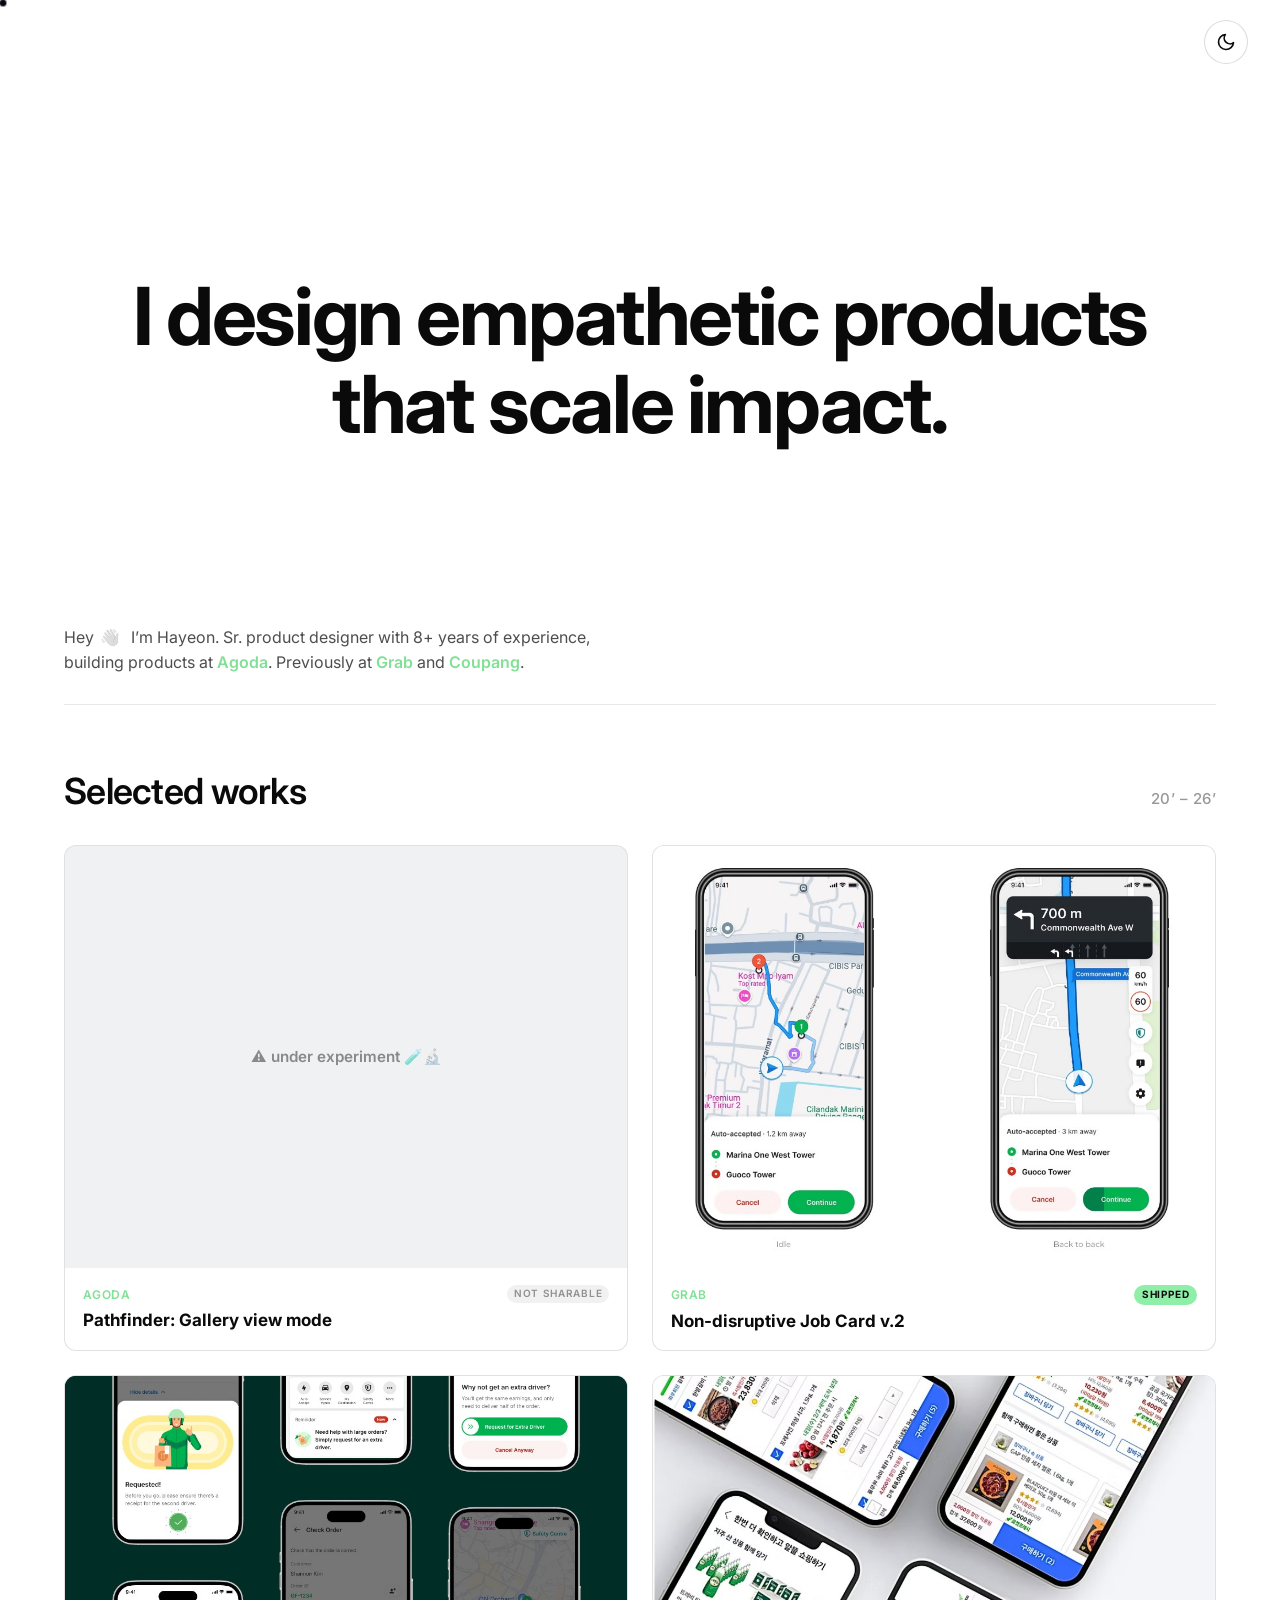
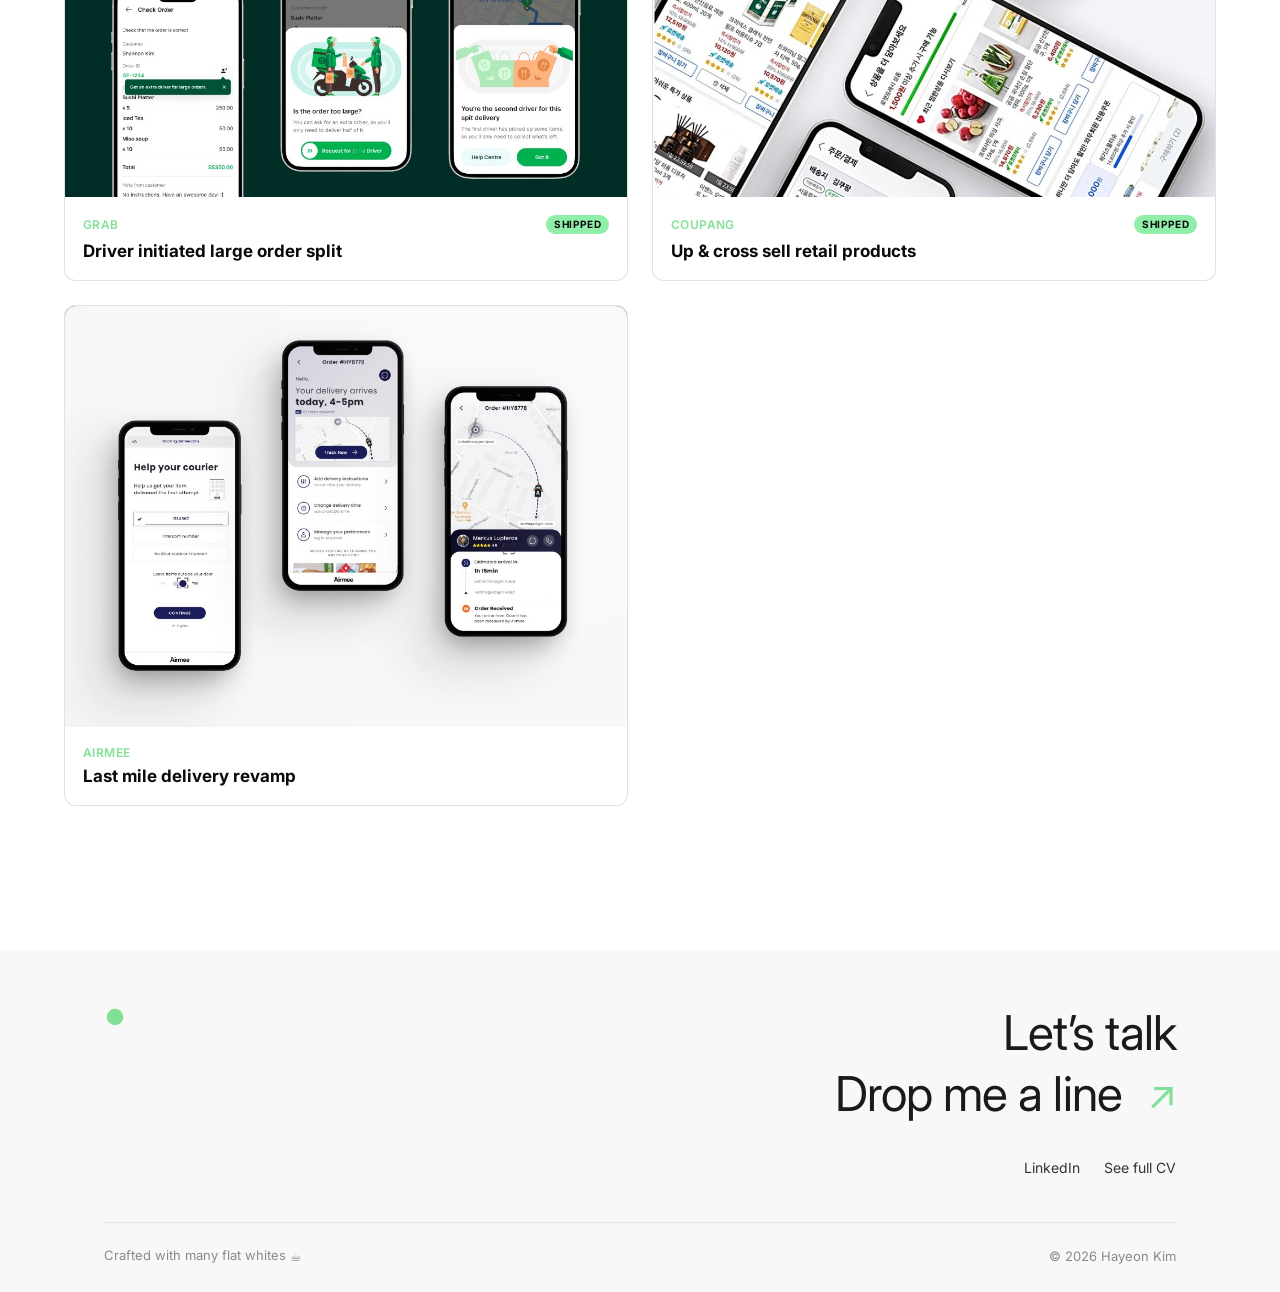
==== commit 680e8223: "Protect Pathfinder case study with password gate. Wire the page to work-protected-gate.js and set th" ====
--- a/works/work-agoda-pathfinder.html
+++ b/works/work-agoda-pathfinder.html
@@ -1,9 +1,10 @@
 <!DOCTYPE html>
-<html lang="ko">
+<html lang="ko" data-work-protected-gate="pathfinder">
 <head>
   <meta charset="UTF-8" />
   <meta name="viewport" content="width=device-width, initial-scale=1.0" />
   <title>Pathfinder: Gallery view mode — Hayeon Kim</title>
+  <script src="work-protected-gate.js"></script>
   <link rel="icon" href="../assets/favicon.svg" type="image/svg+xml" />
   <link rel="preconnect" href="https://fonts.googleapis.com" />
   <link rel="preconnect" href="https://fonts.gstatic.com" crossorigin />
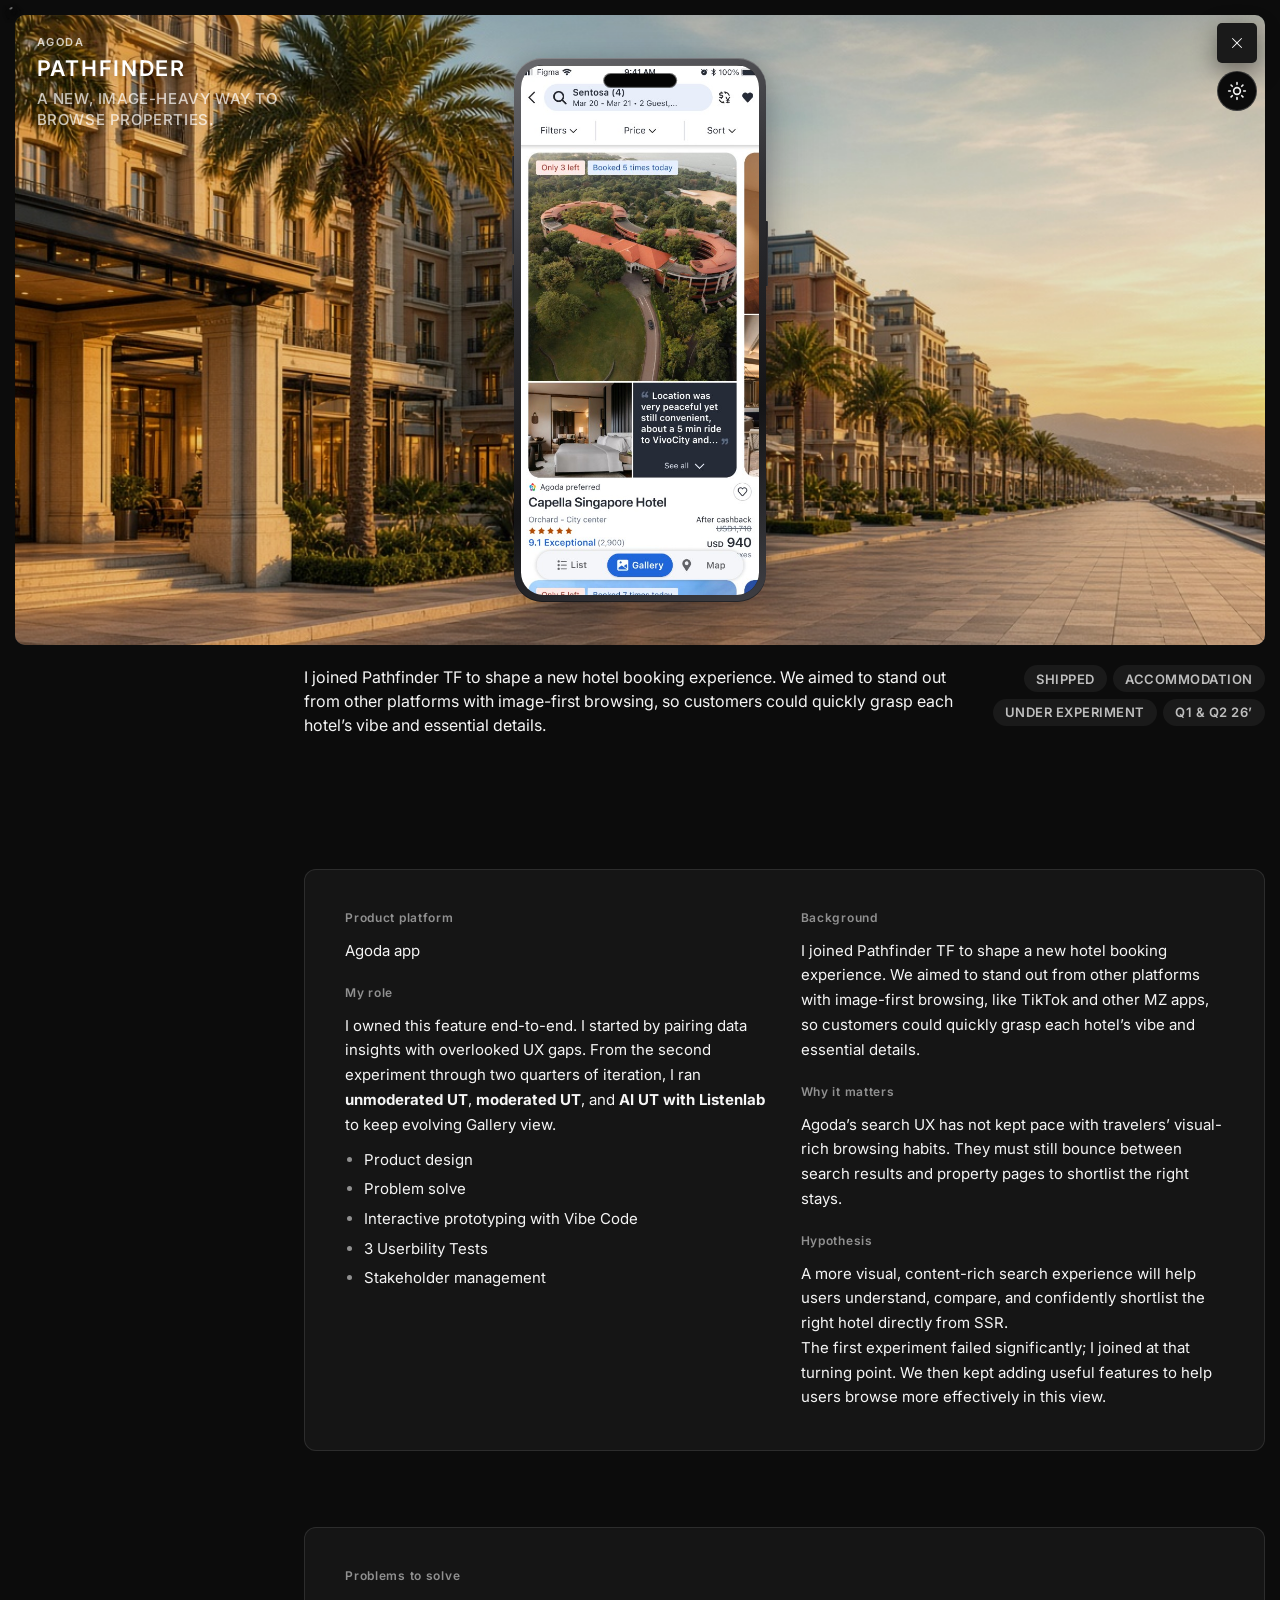
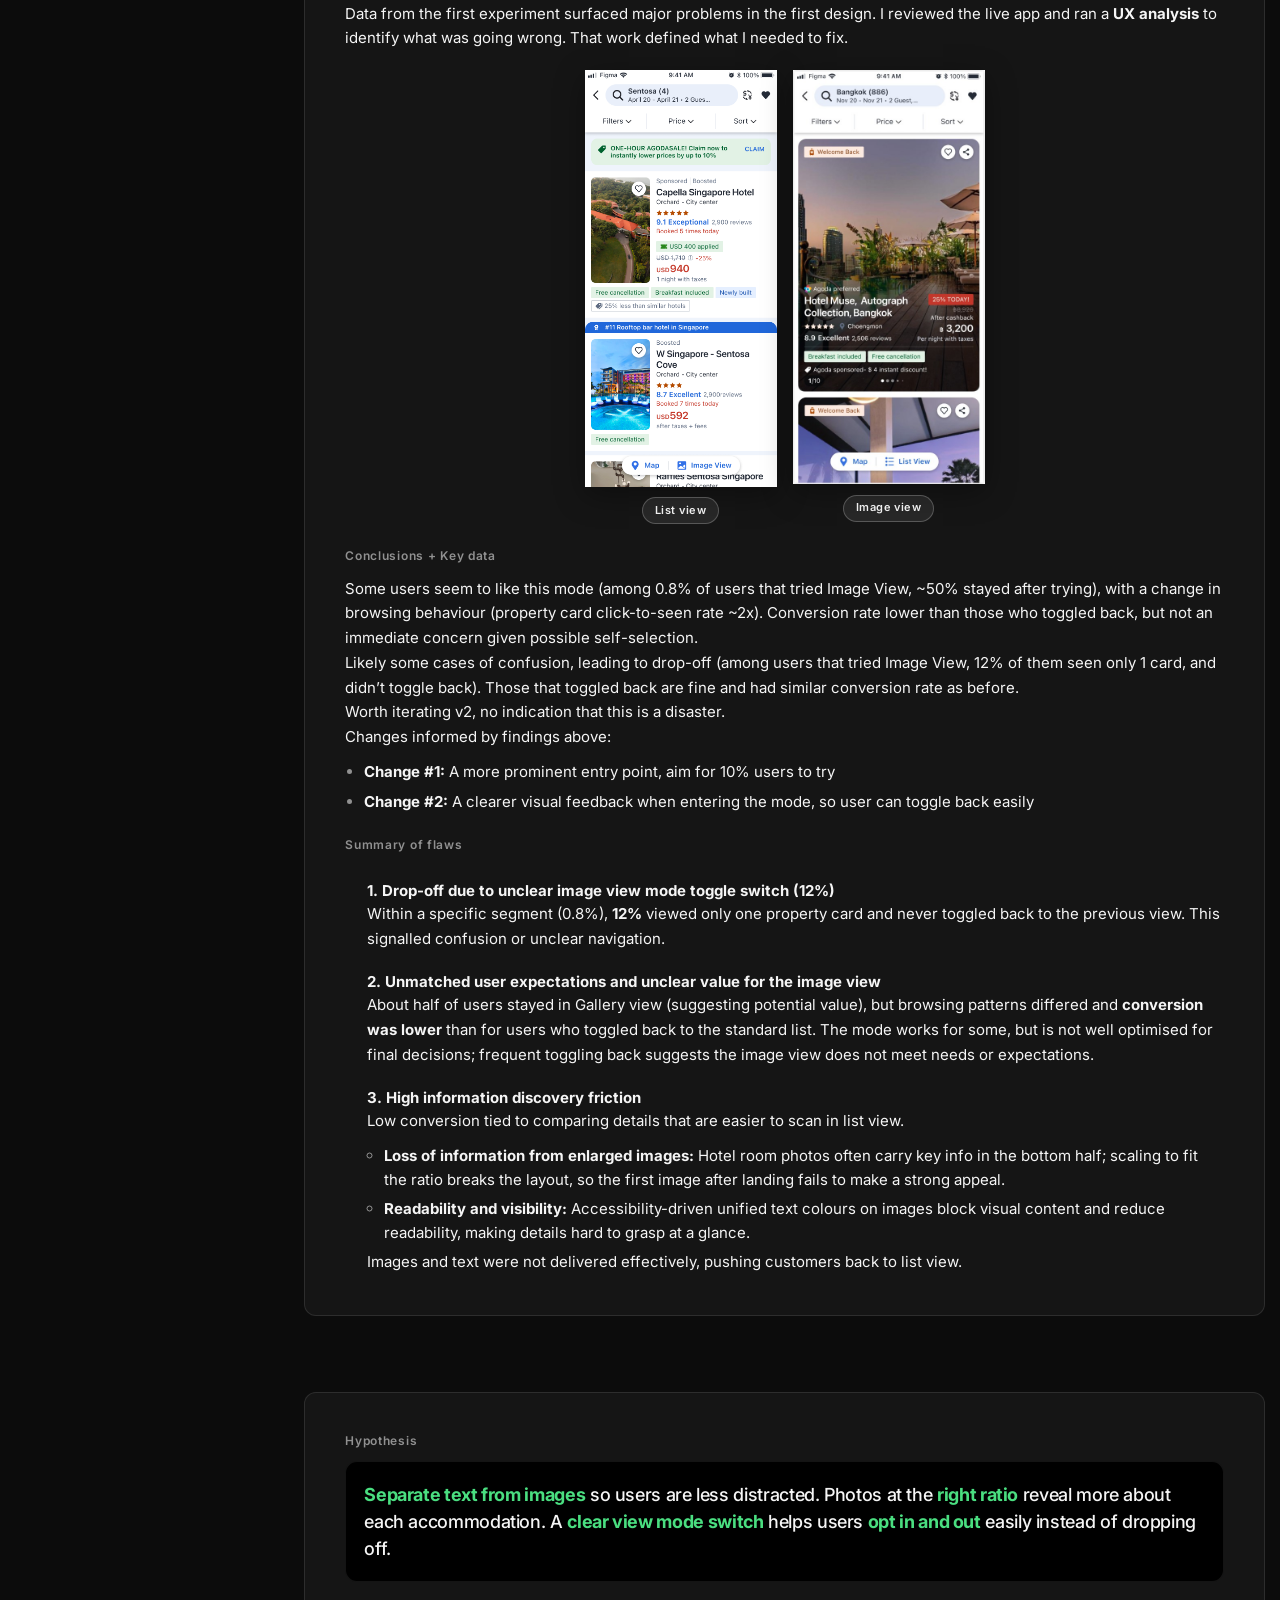
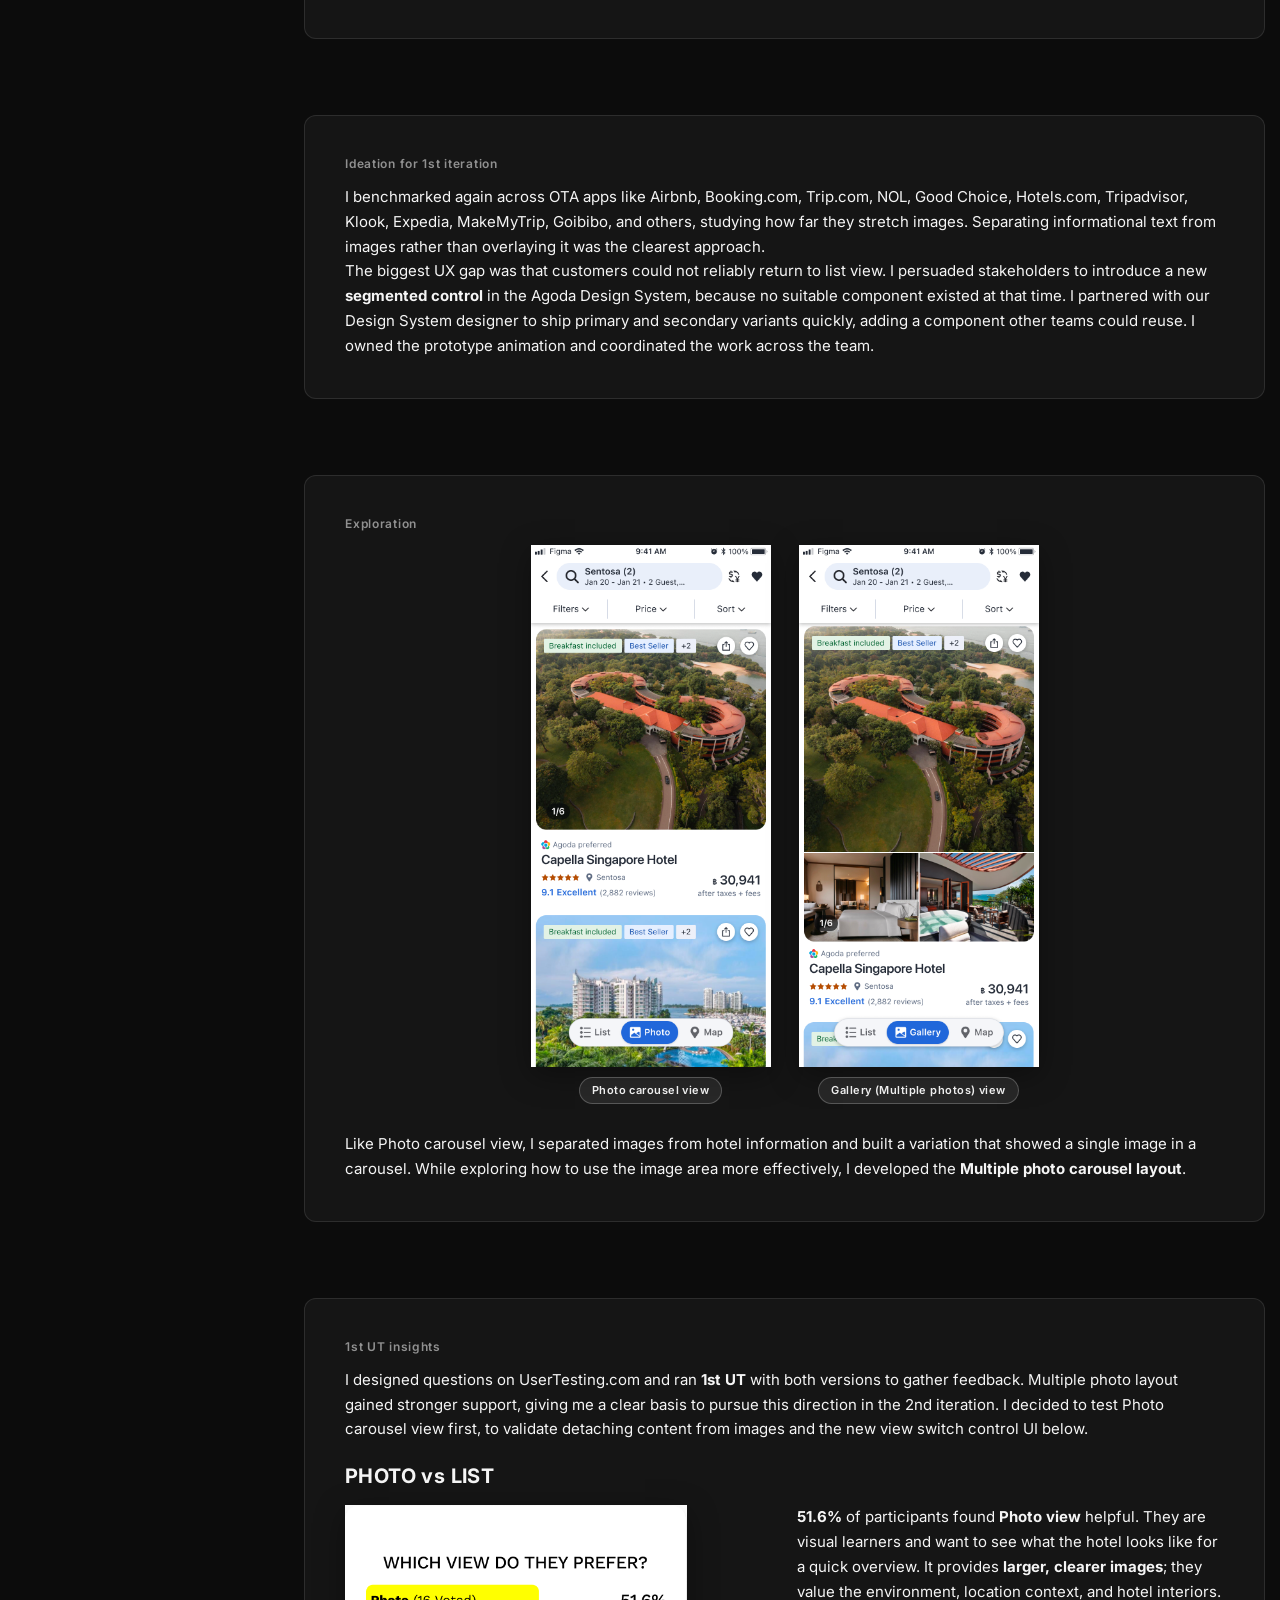
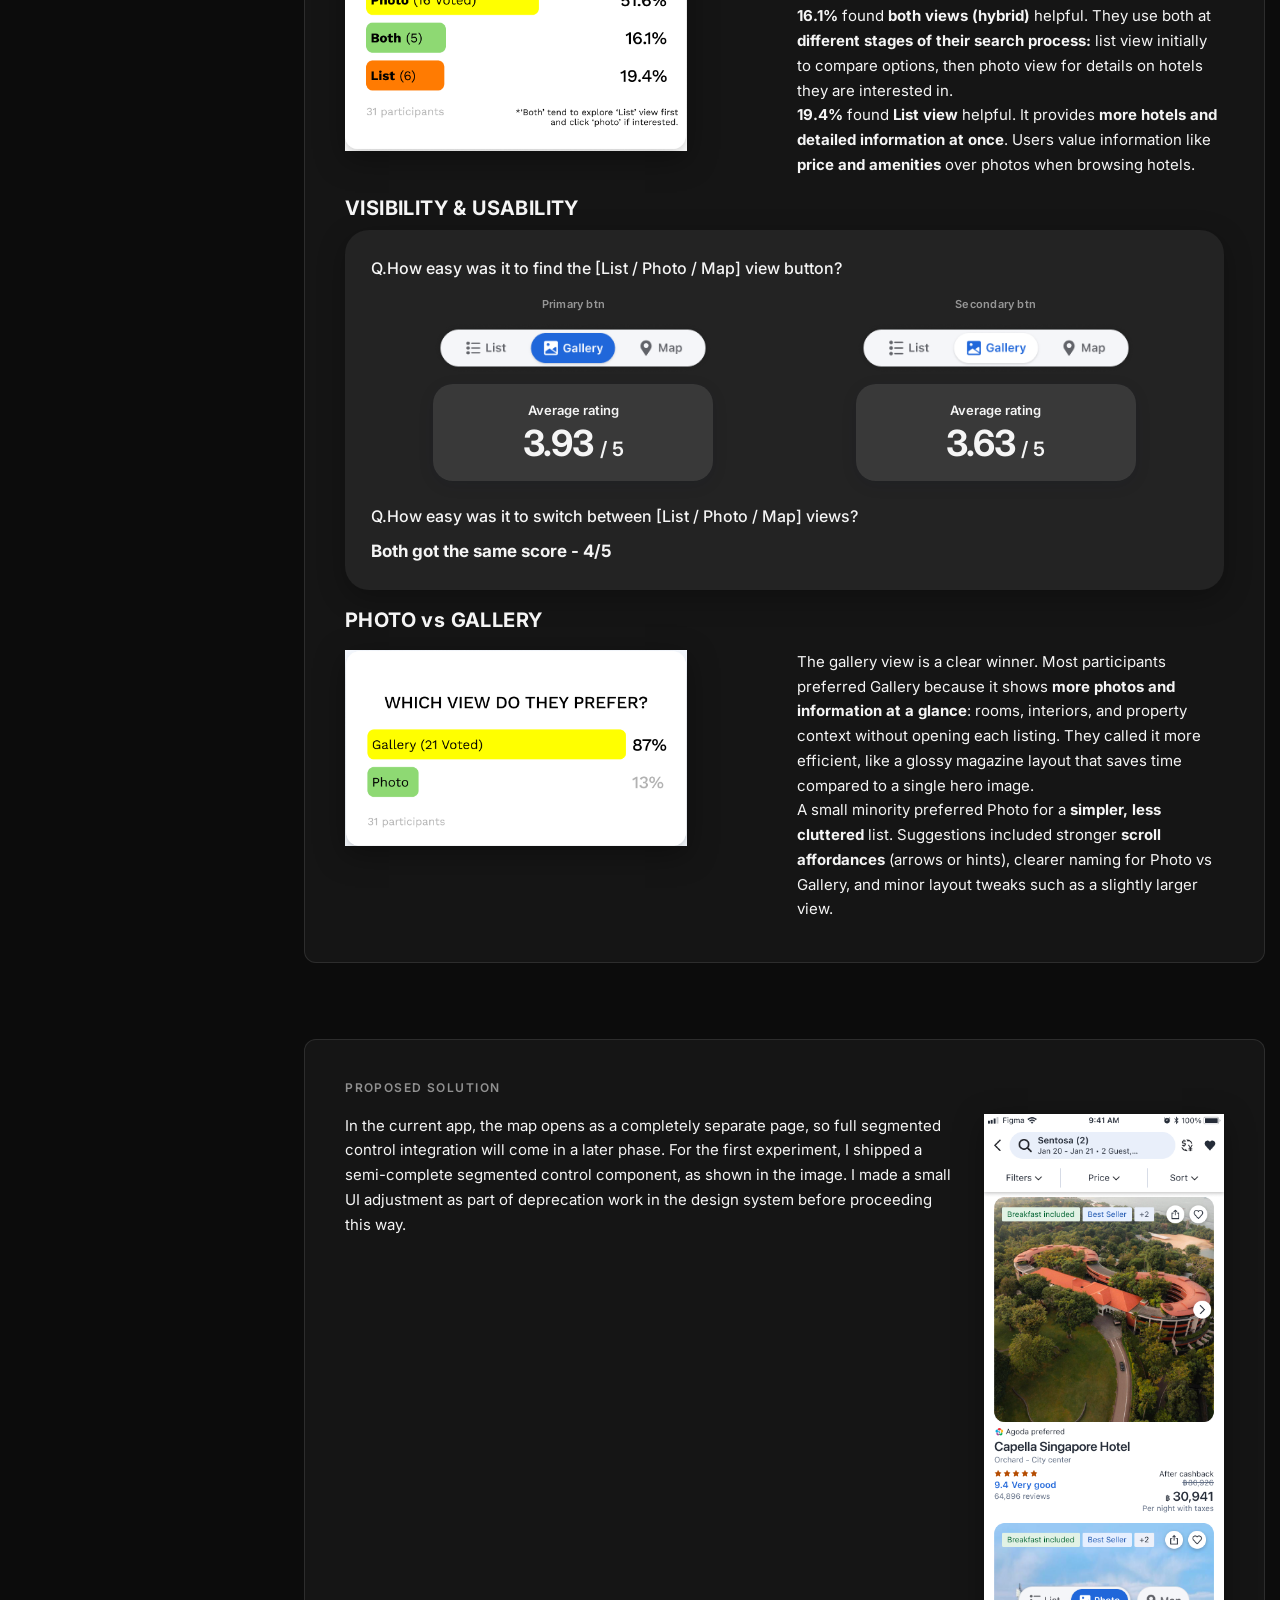
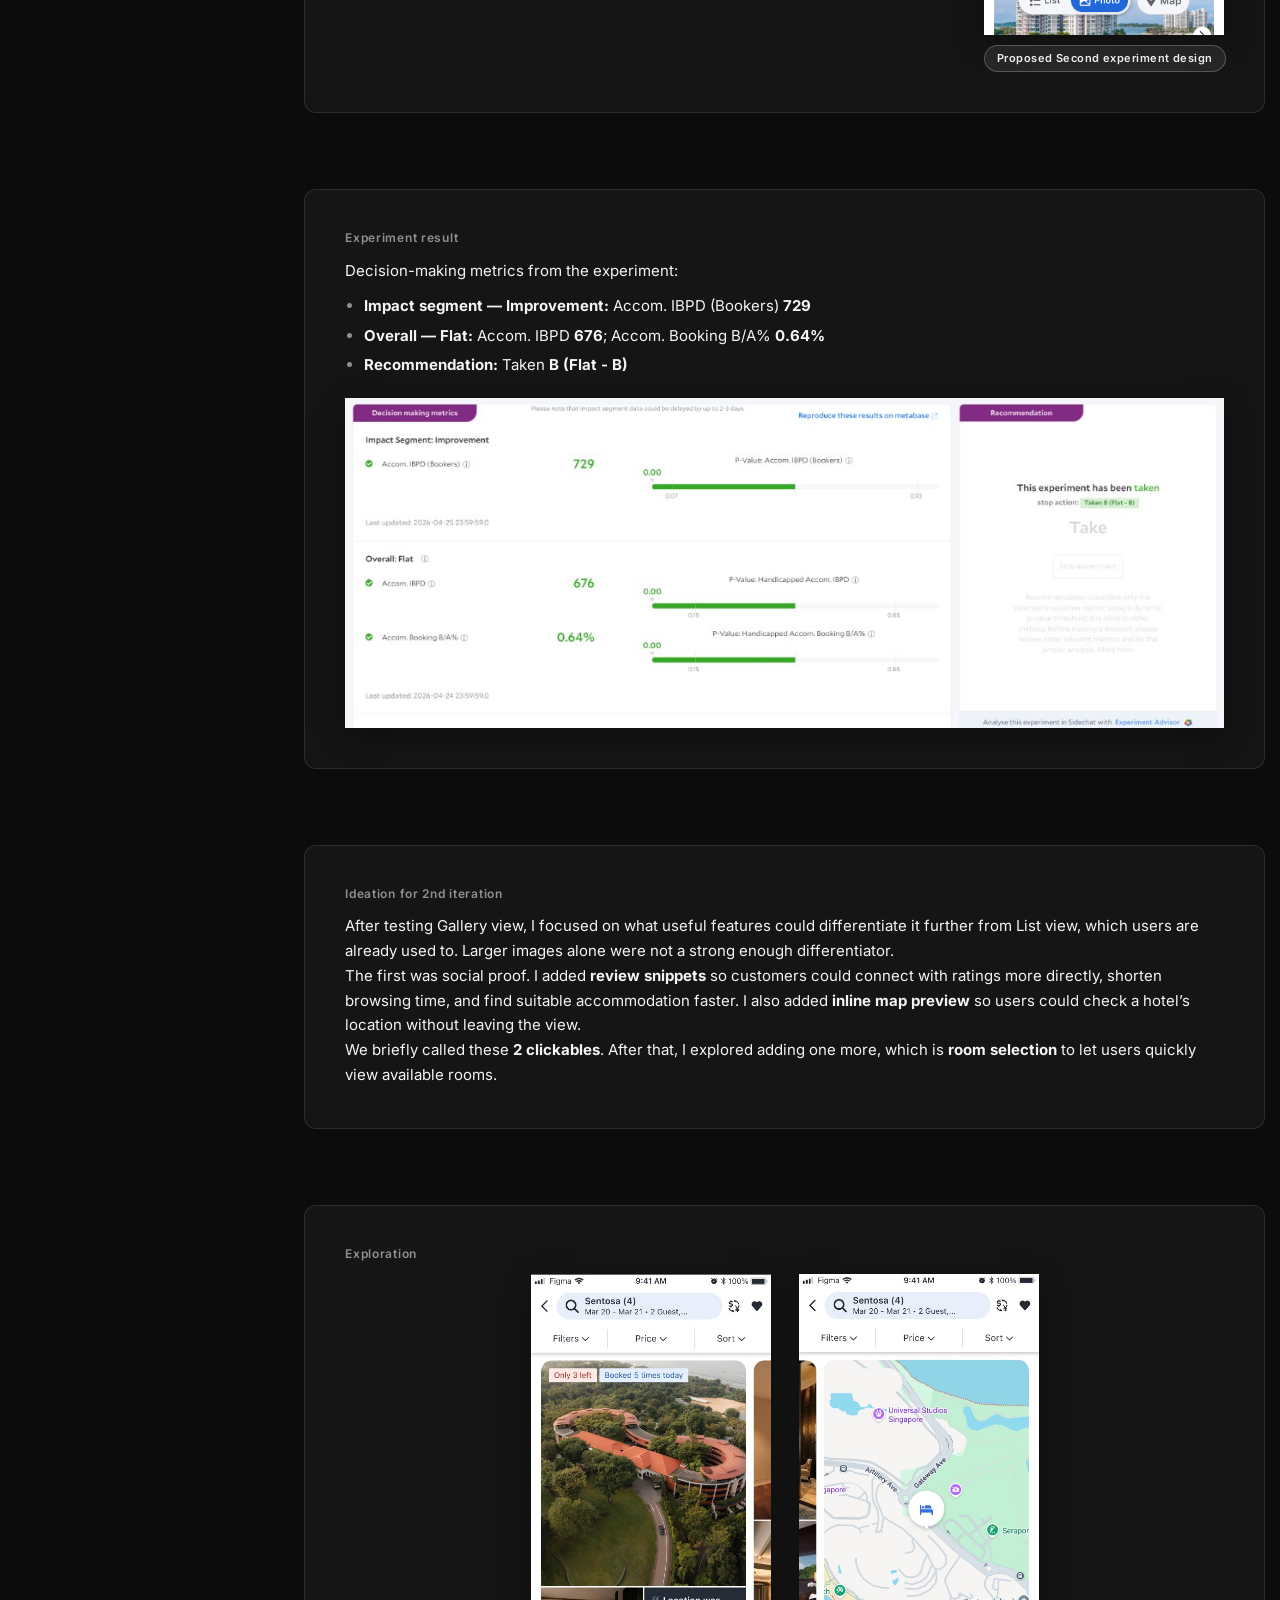
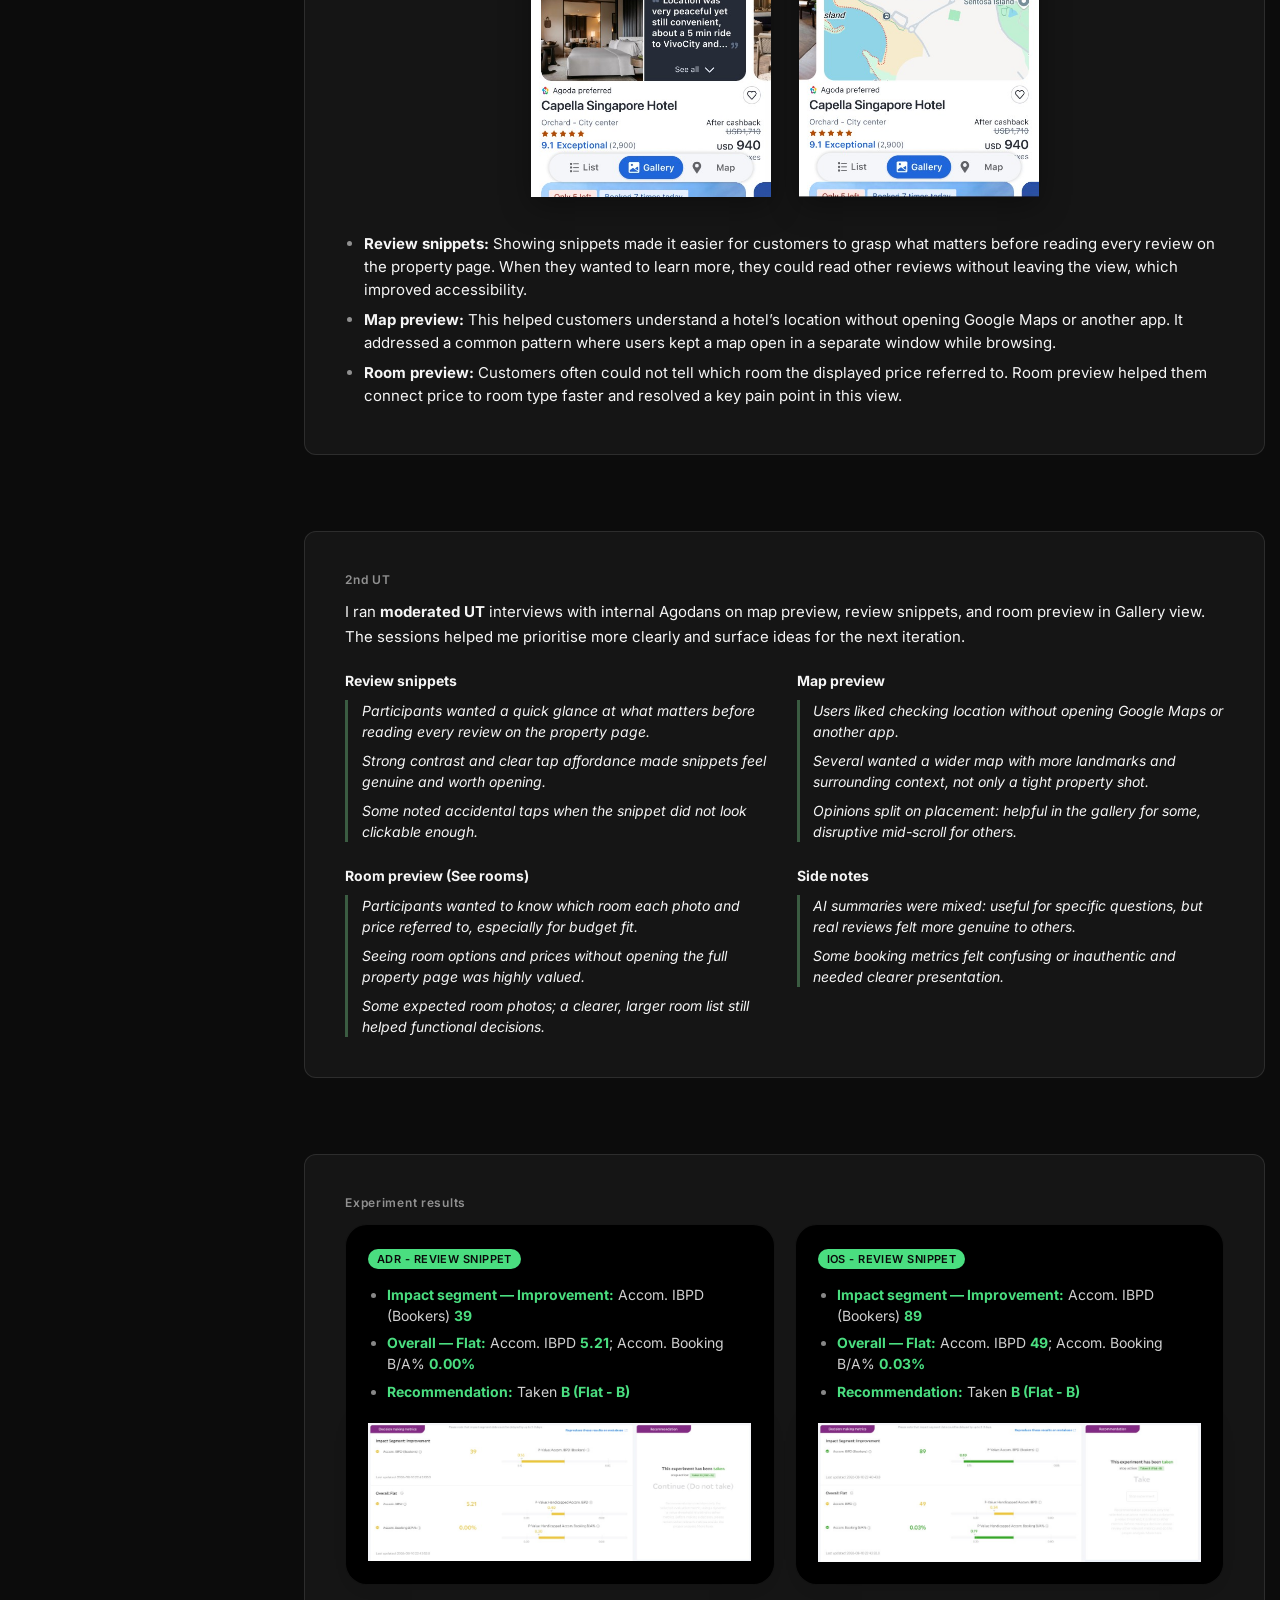
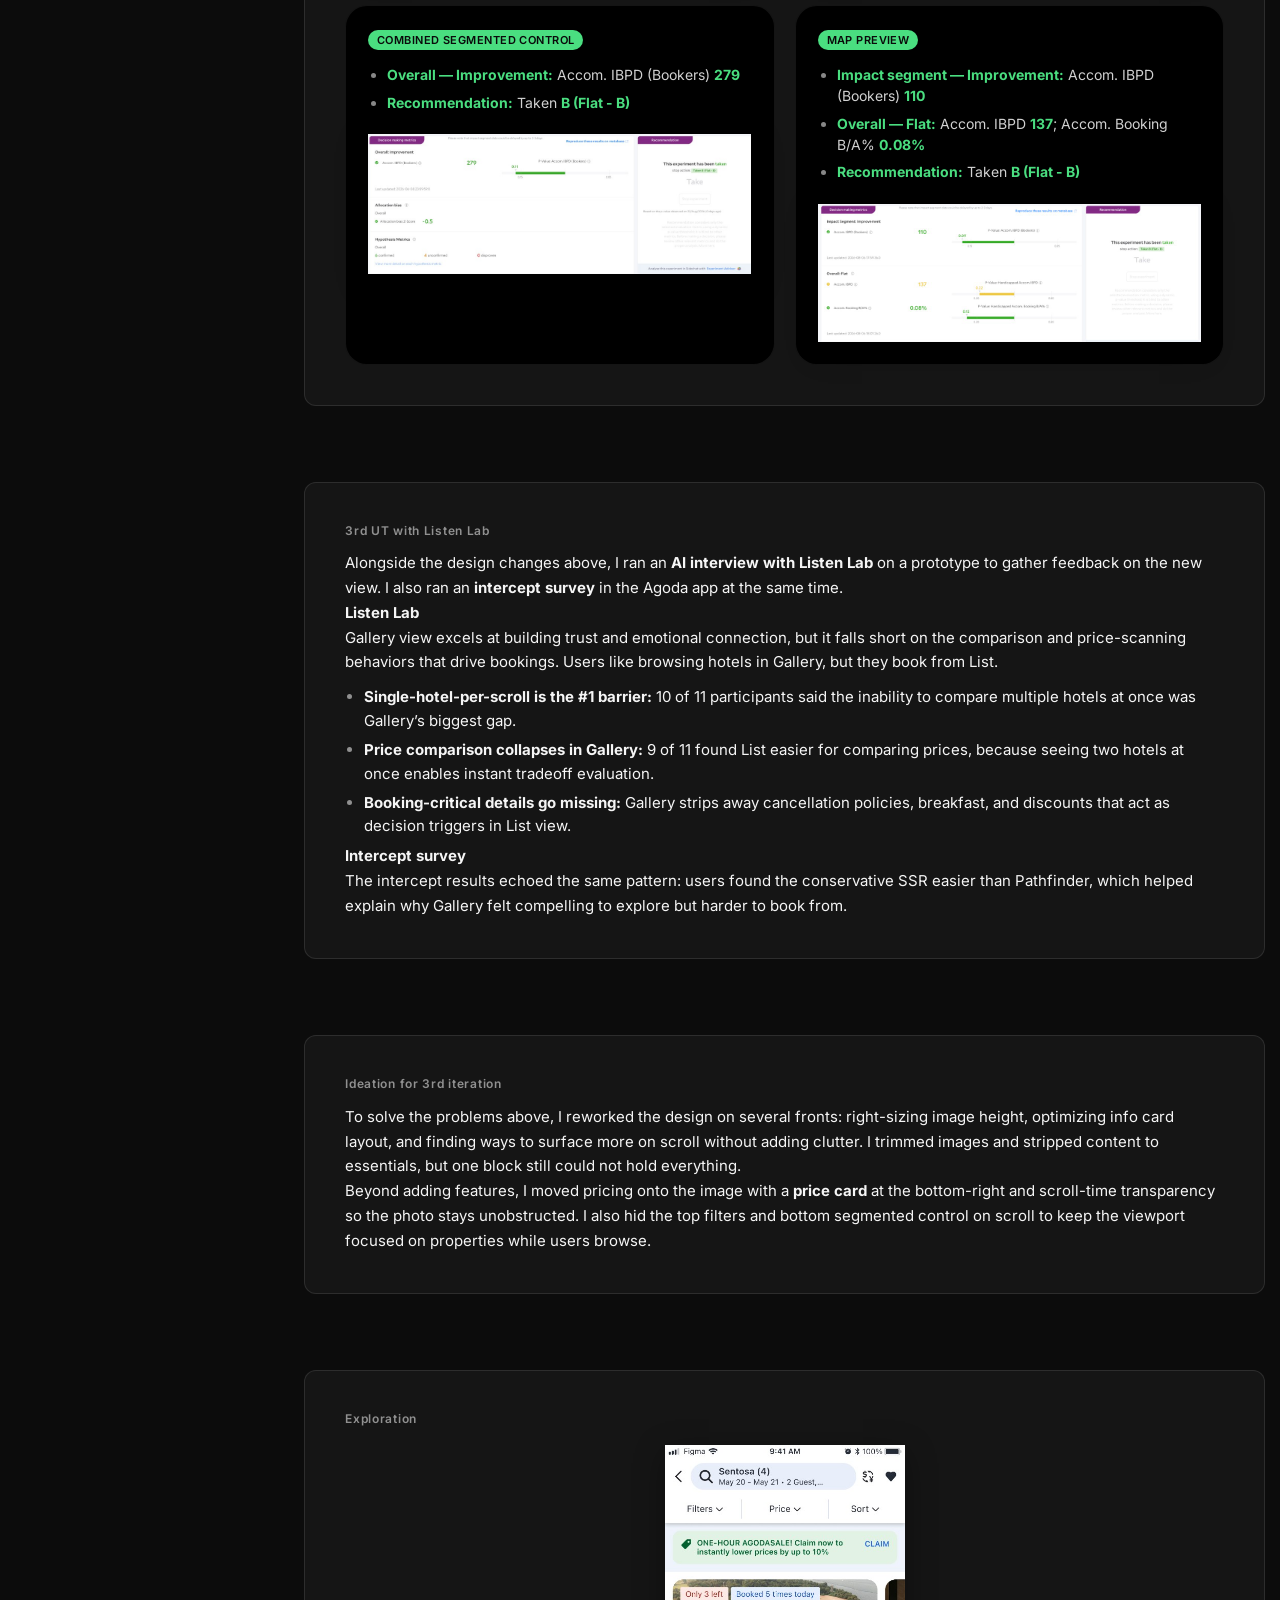
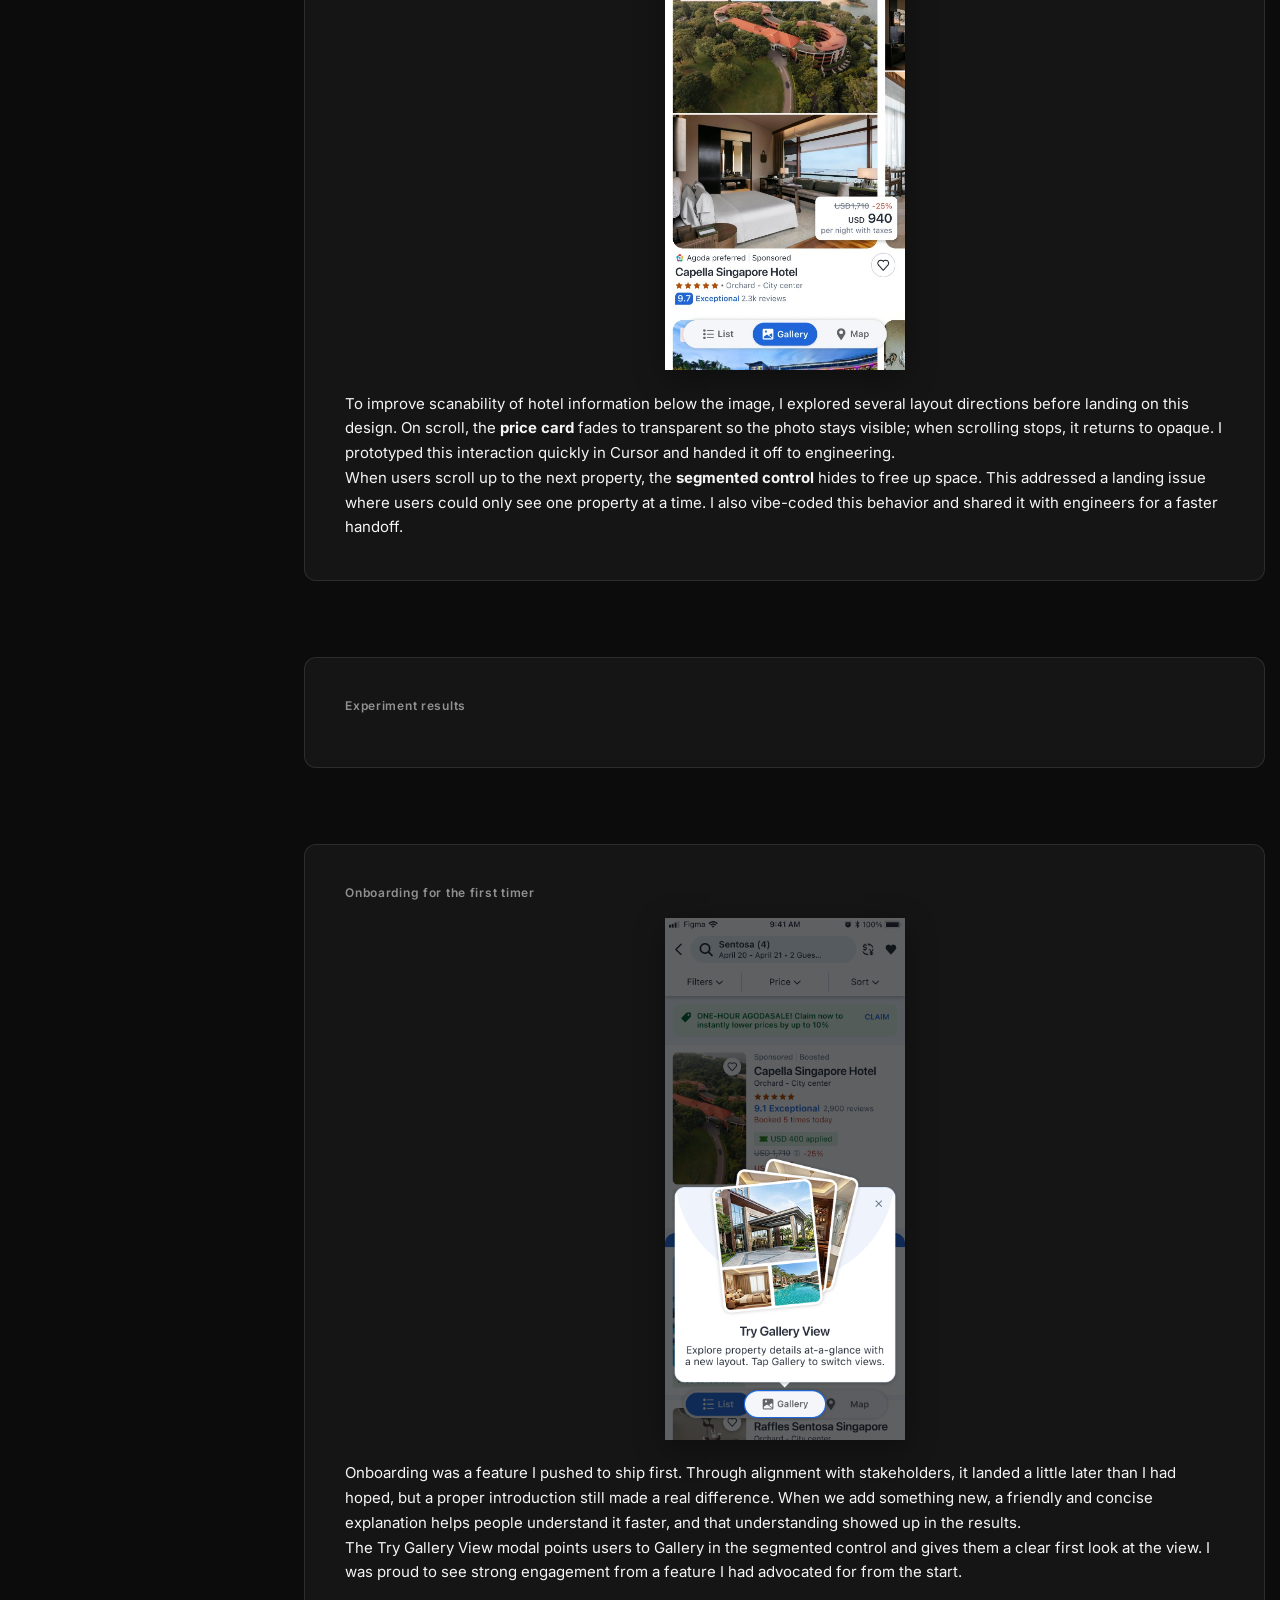
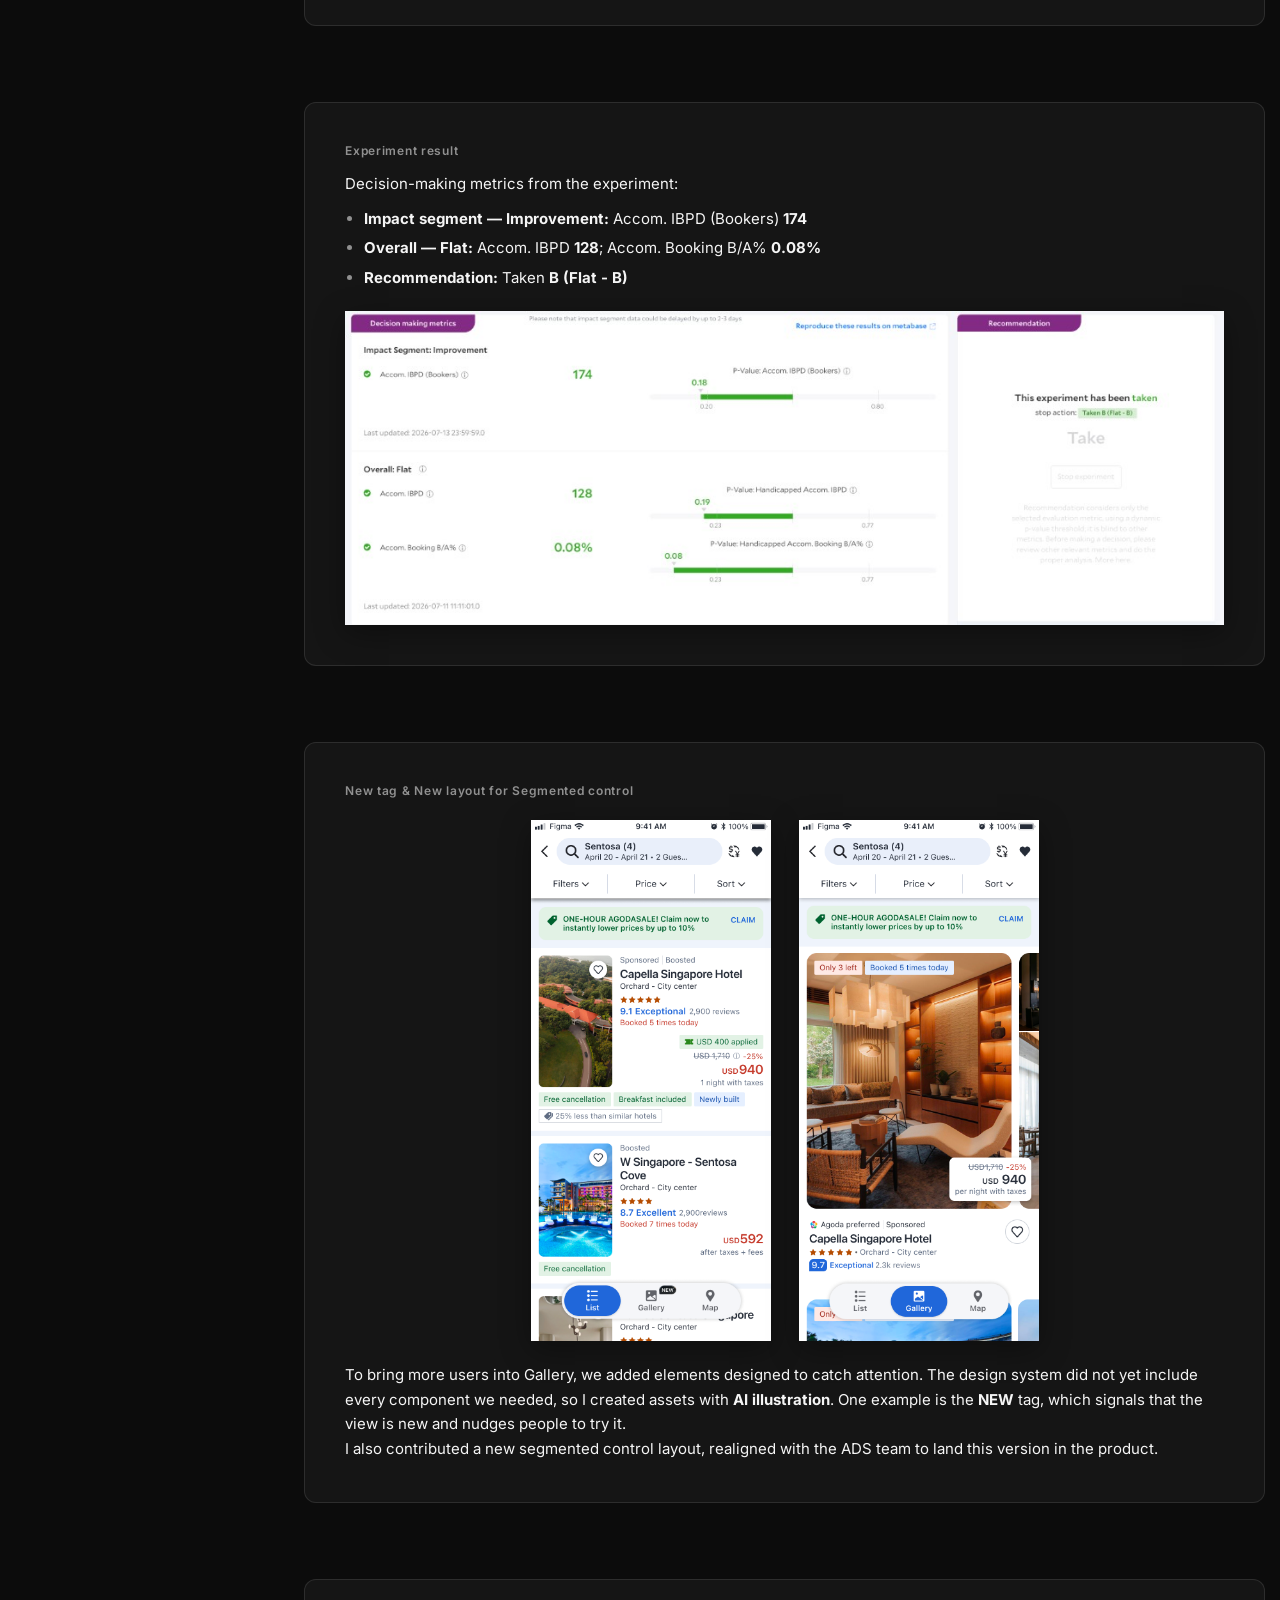
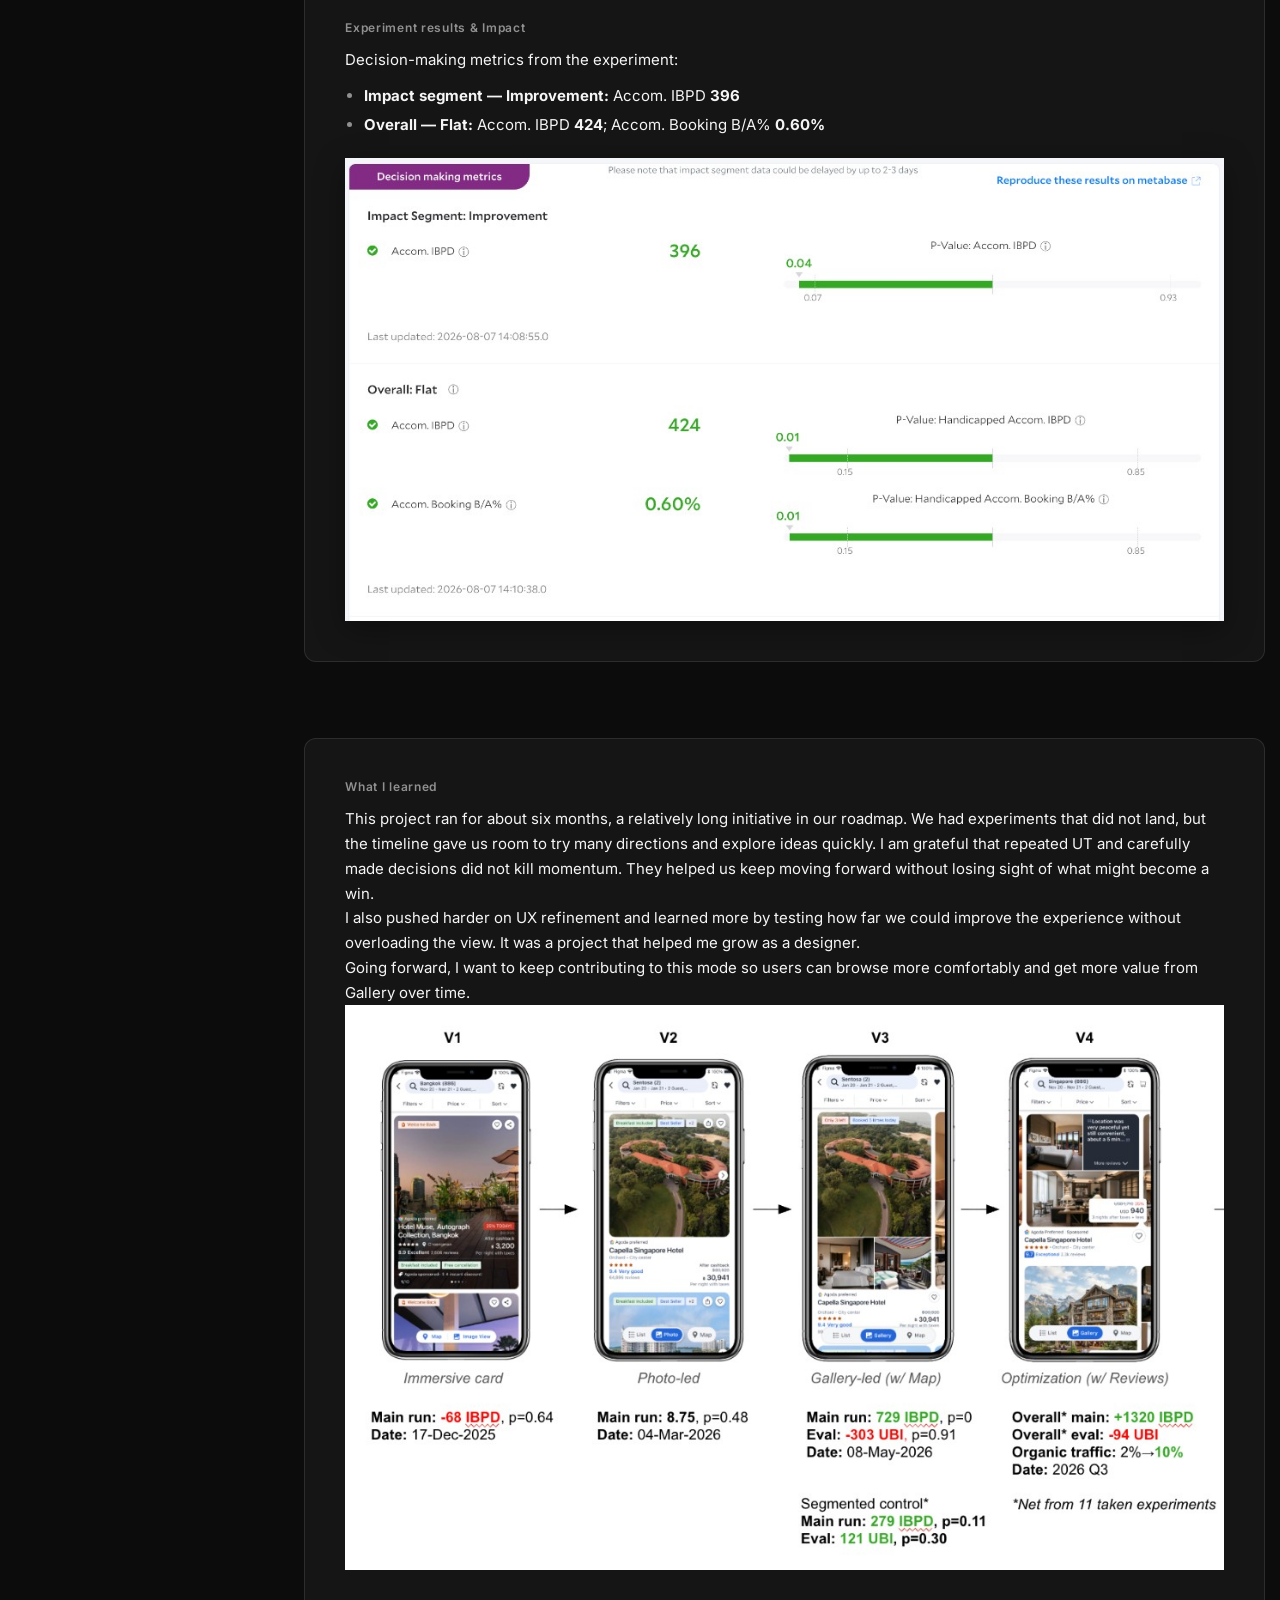
==== commit 57ba95b0: "Update work hero & home hover preview assets - Coupang upsell hero: replace composed cart image with" ====
--- a/works/work-agoda-pathfinder.html
+++ b/works/work-agoda-pathfinder.html
@@ -11,11 +11,12 @@
   <link href="https://fonts.googleapis.com/css2?family=Inter:wght@400;500;600;700&display=swap" rel="stylesheet" />
   <script src="theme.js"></script>
   <link rel="stylesheet" href="work-detail.css" />
+  <link rel="stylesheet" href="work-project.css" />
   <link rel="stylesheet" href="../assets/cursor.css" />
   <link rel="stylesheet" href="../assets/text-caret-hover.css" />
   <link rel="stylesheet" href="../assets/selection.css" />
 </head>
-<body class="page-grab page-grab-job-card page-agoda-pathfinder">
+<body class="page-grab page-grab-job-card page-agoda-pathfinder work-layout-project">
   <button type="button" class="theme-toggle" id="theme-toggle" aria-label="Switch theme" aria-pressed="false">
     <svg class="theme-icon-sun" viewBox="0 0 24 24" fill="none" stroke="currentColor" stroke-width="2" stroke-linecap="round" stroke-linejoin="round" aria-hidden="true">
       <circle cx="12" cy="12" r="4" />
@@ -25,21 +26,90 @@
       <path d="M21 12.79A9 9 0 1 1 11.21 3 7 7 0 0 0 21 12.79z" />
     </svg>
   </button>
-  <div class="landing-cursor" id="landing-cursor" aria-hidden="true">
-    <div class="landing-cursor__dot"></div>
+  <a class="work-close" href="../index.html#works" aria-label="Close project">
+    <svg xmlns="http://www.w3.org/2000/svg" width="16" height="16" fill="currentColor" viewBox="0 0 256 256" aria-hidden="true">
+      <path d="M205.66,194.34a8,8,0,0,1-11.32,11.32L128,139.31,61.66,205.66a8,8,0,0,1-11.32-11.32L116.69,128,50.34,61.66A8,8,0,0,1,61.66,50.34L128,116.69l66.34-66.35a8,8,0,0,1,11.32,11.32L139.31,128Z" />
+    </svg>
+  </a>
+  <div class="landing-cursor landing-cursor--paint" id="landing-cursor" aria-hidden="true">
+    <svg class="landing-cursor__paint" viewBox="0 0 32 32" width="26" height="26" fill="none" aria-hidden="true">
+      <path
+        d="M16.1 5.2c2.6.1 4.6 1.7 5.4 3.8 1.7.4 3 1.8 3.1 3.6.9.5 1.5 1.5 1.4 2.7-.1 1.4-1.1 2.5-2.4 2.9.2 1.5-.6 3-2 3.6-1 .5-2.2.4-3.1-.1-.4 1.2-1.5 2.1-2.9 2.2-1.3.1-2.5-.6-3.1-1.7-1 .6-2.3.6-3.3 0-1.2-.7-1.8-2.1-1.6-3.4-1.2-.5-2-1.7-1.9-3 .1-1.4 1.1-2.5 2.4-2.9.1-1.7 1.2-3.1 2.8-3.6.7-1.9 2.5-3.2 4.7-3.3.1 0 .3 0 .5.02z"
+        fill="currentColor"
+      />
+      <path
+        d="M12.8 11.2c1.5-1 3.4-.8 4.6.5 1-.7 2.5-.6 3.4.5.6.7.7 1.7.3 2.5.9.6 1.2 1.7.8 2.7-.3.8-1.1 1.4-1.9 1.5-.1.9-.8 1.7-1.7 1.9-.7.1-1.3-.1-1.8-.5-.5.4-1.3.5-1.9.2-.9-.4-1.3-1.4-1.1-2.3-.8-.4-1.3-1.3-1.1-2.2.2-.9.8-1.5 1.6-1.7 0-.7.3-1.4.8-1.9.1-.1.2-.2.3-.2z"
+        fill="currentColor"
+        opacity=".72"
+      />
+      <path
+        d="M15.4 9.6c1.1-.4 2.4-.1 3.1.9.8-.2 1.7.2 2.1 1 .3.6.2 1.3-.2 1.8.6.5.8 1.3.5 2-.2.6-.8 1-1.4 1 .1.7-.3 1.4-1 1.6-.5.1-1 0-1.3-.3-.4.3-1 .3-1.4 0-.6-.3-.8-1-.6-1.6-.6-.2-.9-.8-.8-1.5.1-.6.5-1.1 1.1-1.3.1-.6.4-1.1.9-1.4z"
+        fill="currentColor"
+        opacity=".55"
+      />
+      <path
+        d="M14.2 13.8c.8-.5 1.8-.4 2.5.3.6-.3 1.4-.2 1.9.5.3.4.3 1 0 1.4.5.3.7.9.4 1.4-.2.4-.6.7-1.1.7 0 .5-.3.9-.8 1-.3.1-.7 0-.9-.2-.3.2-.7.2-1 0-.4-.2-.6-.7-.5-1.1-.4-.2-.7-.6-.6-1.1.1-.4.4-.7.8-.8.1-.4.3-.8.7-1 .1 0 .2-.1.2-.1z"
+        fill="currentColor"
+        opacity=".4"
+      />
+      <circle cx="7.2" cy="9.4" r="1.35" fill="currentColor" opacity=".85" />
+      <circle cx="25.4" cy="12.2" r="1.05" fill="currentColor" opacity=".7" />
+      <circle cx="22.8" cy="24.6" r="1.2" fill="currentColor" opacity=".8" />
+      <circle cx="9.6" cy="23.8" r="0.9" fill="currentColor" opacity=".75" />
+      <circle cx="19.2" cy="6.4" r="0.75" fill="currentColor" opacity=".65" />
+      <ellipse cx="13.6" cy="10.2" rx="2.2" ry="1.2" fill="#fff" opacity=".4" transform="rotate(-28 13.6 10.2)" />
+    </svg>
   </div>
-  <main class="work-page">
-    <a class="work-back" href="../index.html#works">← Selected works</a>
-    <p class="work-brand">Agoda</p>
-    <h1 class="work-title">Pathfinder: Gallery view mode</h1>
-    <p class="work-lede">A new, image-heavy way to browse properties.</p>
-    <div class="work-meta-pills" role="list">
-      <span class="work-meta-pill" role="listitem">Shipped 🚀</span>
-      <span class="work-meta-pill" role="listitem">Under experiment 🧪</span>
-      <span class="work-meta-pill" role="listitem">Q1 &amp; Q2 26&rsquo;</span>
-      <span class="work-meta-pill" role="listitem">Accommodation</span>
-    </div>
-    <div class="work-visual work-visual--pathfinder-placeholder" aria-hidden="true"></div>
+  <main class="work-page work-page--project">
+    <header class="work-project-hero">
+      <div class="work-project-hero__media work-project-hero__media--home-mock">
+        <div
+          class="work-project-hero__scene"
+          style="--preview-scene: url('../assets/works-pathfinder-hero-bg-hotels-sharp.png?v=1')"
+          aria-hidden="true"
+        ></div>
+        <div class="iphone-mock work-project-hero__phone">
+          <div class="iphone-mock__bezel">
+            <span class="iphone-mock__btn iphone-mock__btn--silent" aria-hidden="true"></span>
+            <span class="iphone-mock__btn iphone-mock__btn--vol-up" aria-hidden="true"></span>
+            <span class="iphone-mock__btn iphone-mock__btn--vol-down" aria-hidden="true"></span>
+            <span class="iphone-mock__btn iphone-mock__btn--power" aria-hidden="true"></span>
+            <div class="iphone-mock__screen">
+              <div class="iphone-mock__island" aria-hidden="true"></div>
+              <img
+                class="iphone-mock__img"
+                src="../assets/works-pathfinder-design-gallery-card.png"
+                alt="Agoda Gallery view: Capella Singapore Hotel card with List, Gallery, Map segmented control"
+                width="474"
+                height="1024"
+                decoding="async"
+              />
+            </div>
+          </div>
+        </div>
+      </div>
+      <div class="work-project-hero__identity" id="work-project-identity">
+        <p class="work-project-hero__brand">Agoda</p>
+        <h1 class="work-project-hero__title">Pathfinder</h1>
+        <p class="work-project-hero__desc">A new, image-heavy way to browse properties.</p>
+      </div>
+    </header>
+
+    <div class="work-project-body">
+      <div class="work-project-main">
+        <div class="work-project-intro">
+          <div class="work-project-intro__copy">
+            <p class="work-project-intro__overview">
+              I joined Pathfinder TF to shape a new hotel booking experience. We aimed to stand out from other platforms with image-first browsing, so customers could quickly grasp each hotel&rsquo;s vibe and essential details.
+            </p>
+          </div>
+          <ul class="work-project-intro__tags" role="list">
+            <li class="work-project-intro__tag" role="listitem">Shipped</li>
+            <li class="work-project-intro__tag" role="listitem">Accommodation</li>
+            <li class="work-project-intro__tag" role="listitem">Under experiment</li>
+            <li class="work-project-intro__tag" role="listitem">Q1 &amp; Q2 26&rsquo;</li>
+          </ul>
+        </div>
 
     <section class="work-case-body work-grab-slide" aria-labelledby="grab-job-card-background">
       <div class="work-grab-job-card__intro">
@@ -47,6 +117,9 @@
           <h3 class="work-case-body__label">Product platform</h3>
           <p class="work-case-body__prose">Agoda app</p>
           <h3 class="work-case-body__label">My role</h3>
+          <p class="work-case-body__prose work-case-body__prose--tight-top">
+            I owned this feature end-to-end. I started by pairing data insights with overlooked UX gaps. From the second experiment through two quarters of iteration, I ran <strong>unmoderated UT</strong>, <strong>moderated UT</strong>, and <strong>AI UT with Listenlab</strong> to keep evolving Gallery view.
+          </p>
           <ul class="work-case-body__list">
             <li>Product design</li>
             <li>Problem solve</li>
@@ -60,12 +133,16 @@
           <p class="work-case-body__prose work-case-body__prose--tight-top">
             I joined Pathfinder TF to shape a new hotel booking experience. We aimed to stand out from other platforms with image-first browsing, like TikTok and other MZ apps, so customers could quickly grasp each hotel&rsquo;s vibe and essential details.
           </p>
+          <h3 class="work-case-body__label">Why it matters</h3>
+          <p class="work-case-body__prose work-case-body__prose--tight-top">
+            Agoda&rsquo;s search UX has not kept pace with travelers&rsquo; visual-rich browsing habits. They must still bounce between search results and property pages to shortlist the right stays.
+          </p>
+          <h3 class="work-case-body__label">Hypothesis</h3>
+          <p class="work-case-body__prose work-case-body__prose--tight-top">
+            A more visual, content-rich search experience will help users understand, compare, and confidently shortlist the right hotel directly from SSR.
+          </p>
           <p class="work-case-body__prose work-case-body__prose--tight-top">
             The first experiment failed significantly; I joined at that turning point. We then kept adding useful features to help users browse more effectively in this view.
-          </p>
-          <h3 class="work-case-body__label">Role</h3>
-          <p class="work-case-body__prose work-case-body__prose--tight-top">
-            I owned this feature end-to-end. I started by pairing data insights with overlooked UX gaps. From the second experiment through two quarters of iteration, I ran <strong>unmoderated UT</strong>, <strong>moderated UT</strong>, and <strong>AI UT with Listenlab</strong> to keep evolving Gallery view.
           </p>
         </div>
       </div>
@@ -706,6 +783,18 @@
       <p class="work-case-body__prose work-case-body__prose--tight-top">
         Going forward, I want to keep contributing to this mode so users can browse more comfortably and get more value from Gallery over time.
       </p>
+      <figure class="work-visual work-visual--plain">
+        <img
+          src="../assets/works-pathfinder-iterations.png"
+          srcset="../assets/works-pathfinder-iterations.png 1024w"
+          sizes="(min-width: 48rem) 884px, min(90vw, 884px)"
+          alt="Gallery view evolution V1 to V4: from immersive card to photo-led to gallery-led with map to optimized gallery with reviews, with main run and eval metrics per iteration"
+          width="1024"
+          height="658"
+          loading="lazy"
+          decoding="async"
+        />
+      </figure>
     </section>
 
     <section class="work-case-body work-grab-slide" aria-labelledby="grab-job-card-team">
@@ -733,9 +822,12 @@
       </div>
       <p class="work-case-body__prose work-case-body__prose--tight-top">Thanks to the heroes behind this!</p>
     </section>
+      </div>
+    </div>
   </main>
   <script src="../assets/team-names-private.js" defer></script>
   <script src="../assets/cursor.js"></script>
   <script src="../assets/text-caret-hover.js" defer></script>
+<script src="work-project.js" defer></script>
 </body>
 </html>
--- a/works/work-detail.css
+++ b/works/work-detail.css
@@ -1077,18 +1077,19 @@
 body.page-grab-job-card .work-grab-job-card__design-video-el {
   width: 100%;
   max-width: 100%;
-  height: 480px;
+  height: clamp(300px, 52vh, 480px);
   aspect-ratio: 1170 / 2532;
   display: block;
   box-sizing: border-box;
-  border: 2px solid #0a0a0a;
-  border-radius: 14px;
-  background: #000;
+  border: none;
+  border-radius: 18px;
+  background: transparent;
   object-fit: contain;
+  box-shadow: 0 10px 28px rgba(0, 0, 0, 0.18);
 }
 html[data-theme="dark"] body.page-grab-job-card .work-grab-job-card__design-video-el {
-  border-color: #000;
-  box-shadow: 0 4px 18px rgba(0, 0, 0, 0.45), 0 0 0 1px rgba(255, 255, 255, 0.08);
+  border-color: transparent;
+  box-shadow: 0 10px 28px rgba(0, 0, 0, 0.4);
 }
 @media (max-width: 48rem) {
   body.page-grab-job-card .work-grab-job-card__design-videos {
@@ -1442,9 +1443,19 @@
   --card-border: rgba(77, 181, 255, 0.22);
   --coupang-ink-panel: #071a32;
 }
-body.page-coupang .work-page,
-body.page-grab .work-page {
+body.page-coupang:not(.work-layout-project) .work-page,
+body.page-grab:not(.work-layout-project) .work-page {
   max-width: 56rem;
+}
+/* Project layout: full-bleed shell (overrides legacy case max-width) */
+body.page-coupang.work-layout-project .work-page--project,
+body.page-grab.work-layout-project .work-page--project {
+  max-width: none;
+  width: 100%;
+}
+html[data-theme="light"] body.page-coupang.work-layout-project {
+  --bg: #ffffff;
+  background: #ffffff;
 }
 html[data-theme="light"] body.page-grab {
   background: #e8eef8;
@@ -1665,7 +1676,10 @@
 }
 body.page-coupang .work-coupang-ut-split__figure.work-visual {
   margin: 0;
-  border-radius: clamp(1.65rem, 5.2vw, 2.4rem);
+  border: none;
+  background: transparent;
+  /* Match outer phone silhouette so screen corners don’t poke past the bezel */
+  border-radius: 2.55rem;
   overflow: hidden;
 }
 body.page-coupang .work-coupang-ut-split__figure img {
@@ -1674,7 +1688,13 @@
   height: auto;
   max-width: 15.5rem;
   margin: 0 auto;
-  border-radius: 0;
+  border-radius: 2.55rem;
+  overflow: hidden;
+  clip-path: inset(0 round 2.55rem);
+}
+body.page-coupang .work-coupang-ut-split__figure.work-visual--coupang-flow--flush img {
+  border-radius: 2.55rem;
+  box-shadow: none;
 }
 body.page-coupang .work-coupang-ut-split__copy {
   min-width: 0;
@@ -1853,6 +1873,11 @@
   }
   body.page-coupang .work-coupang-ut-split__figure img {
     max-width: 12.5rem;
+    border-radius: 2.15rem;
+    clip-path: inset(0 round 2.15rem);
+  }
+  body.page-coupang .work-coupang-ut-split__figure.work-visual {
+    border-radius: 2.15rem;
   }
 }
 body.page-coupang .work-coupang-spec-accordion {
@@ -4107,6 +4132,46 @@
   border-radius: clamp(1.65rem, 5.5vw, 2.5rem);
 }
 
+/* Airmee: lock final mockups to one shared (slightly smaller) phone frame */
+body.page-airmee .work-final-chapter__media:has(video) {
+  width: min(100%, 18rem);
+  max-width: 18rem;
+  justify-content: center;
+  align-items: center;
+  align-self: center;
+  padding: 0.75rem;
+  box-sizing: border-box;
+  overflow: visible;
+}
+body.page-airmee .work-final-chapter__media:has(video) video {
+  width: 100%;
+  max-width: none;
+  height: auto;
+  aspect-ratio: 9 / 18.5;
+  object-fit: contain;
+  object-position: center top;
+  /* Match outer phone silhouette so canvas corners don’t poke past the bezel */
+  border-radius: 2.65rem;
+  overflow: hidden;
+  clip-path: inset(0 round 2.65rem);
+}
+body.page-airmee .work-final-chapter__media:has(video)::before {
+  width: min(100%, 14.5rem);
+  top: 50%;
+}
+@media (min-width: 768px) {
+  body.page-airmee .work-final-chapter__media:has(video) {
+    height: auto;
+    align-self: center;
+  }
+  body.page-airmee .work-final-chapter--media-end .work-final-chapter__media:has(video) {
+    justify-self: center;
+  }
+  body.page-airmee .work-final-chapter--media-start .work-final-chapter__media:has(video) {
+    justify-self: center;
+  }
+}
+
 /* Airmee: key takeaways (end of case page) */
 .work-takeaways {
   margin-top: clamp(2rem, 5vw, 3rem);
@@ -4131,7 +4196,8 @@
 }
 .work-takeaways__lede {
   margin: 0 0 1.25rem;
-  max-width: 42rem;
+  max-width: none;
+  width: 100%;
   font-size: 0.9375rem;
   line-height: 1.6;
   color: var(--text);
@@ -4139,7 +4205,8 @@
 .work-takeaways__list {
   margin: 0;
   padding-left: 1.2rem;
-  max-width: 42rem;
+  max-width: none;
+  width: 100%;
   font-size: 0.9375rem;
   line-height: 1.6;
   color: var(--text);
@@ -4208,7 +4275,8 @@
 body.page-grab #grab-slide-01 .work-visual--grab-hero-mockup {
   overflow: hidden;
 }
-body.page-grab #grab-slide-01 .work-grab-hero-mockup {
+body.page-grab #grab-slide-01 .work-grab-hero-mockup,
+body.page-grab .work-project-hero .work-grab-hero-mockup {
   position: relative;
   isolation: isolate;
   display: flex;
@@ -4219,7 +4287,17 @@
   min-height: clamp(17rem, 48vw, 28rem);
   padding: clamp(1.25rem, 4vw, 2.75rem) clamp(1rem, 3vw, 2rem);
 }
-body.page-grab #grab-slide-01 .work-grab-hero-mockup__bg {
+body.page-grab .work-project-hero .work-grab-hero-mockup {
+  position: absolute;
+  inset: 0;
+  height: 100%;
+  min-height: 0;
+  width: 100%;
+  padding: clamp(1.25rem, 4vw, 2.75rem) clamp(1rem, 3vw, 2rem);
+  box-sizing: border-box;
+}
+body.page-grab #grab-slide-01 .work-grab-hero-mockup__bg,
+body.page-grab .work-project-hero .work-grab-hero-mockup__bg {
   position: absolute;
   left: -4px;
   top: -4px;
@@ -4233,14 +4311,22 @@
   filter: blur(2.3px);
   opacity: 0.94;
 }
-body.page-grab #grab-slide-01 .work-grab-hero-mockup__scrim {
+body.page-grab .work-project-hero .work-grab-hero-mockup__bg {
+  left: 0;
+  top: 0;
+  width: 100%;
+  height: 100%;
+}
+body.page-grab #grab-slide-01 .work-grab-hero-mockup__scrim,
+body.page-grab .work-project-hero .work-grab-hero-mockup__scrim {
   position: absolute;
   inset: 0;
   z-index: 1;
   background: radial-gradient(ellipse 72% 65% at 50% 48%, rgba(12, 11, 10, 0.04) 0%, rgba(12, 11, 10, 0.32) 72%, rgba(12, 11, 10, 0.44) 100%);
   pointer-events: none;
 }
-body.page-grab #grab-slide-01 .work-grab-hero-mockup__bezel {
+body.page-grab #grab-slide-01 .work-grab-hero-mockup__bezel,
+body.page-grab .work-project-hero .work-grab-hero-mockup__bezel {
   position: relative;
   z-index: 2;
   display: flex;
@@ -4265,7 +4351,45 @@
     inset 0 0 0 1px rgba(255, 255, 255, 0.06),
     inset 0 -2px 8px rgba(0, 0, 0, 0.45);
 }
-body.page-grab #grab-slide-01 .work-grab-hero-mockup__video {
+body.page-grab .work-project-hero .work-grab-hero-mockup__bezel {
+  width: auto;
+  height: min(525px, 86%);
+  aspect-ratio: 736 / 1480;
+  max-width: 90%;
+  margin-top: 0;
+  margin-bottom: 0;
+  border-radius: clamp(28px, 16.4%, 46px);
+}
+
+/* Clean screen — hero only (no device frame) */
+body.page-grab .work-project-hero .work-grab-hero-mockup--device .work-grab-hero-mockup__bezel {
+  display: block;
+  position: relative;
+  padding: 0;
+  background: #0a0908;
+  border: none;
+  border-radius: clamp(28px, 15%, 40px);
+  box-shadow:
+    0 30px 60px rgba(0, 0, 0, 0.5),
+    0 12px 28px rgba(0, 0, 0, 0.3);
+}
+body.page-grab .work-project-hero .work-grab-hero-mockup--device .work-grab-hero-mockup__screen {
+  position: absolute;
+  inset: 0;
+  width: 100%;
+  height: 100%;
+  border-radius: inherit;
+  overflow: hidden;
+  background: #0a0908;
+}
+body.page-grab .work-project-hero .work-grab-hero-mockup--device .work-grab-hero-mockup__notch {
+  display: none;
+}
+body.page-grab .work-project-hero .work-grab-hero-mockup--device .work-grab-hero-mockup__video {
+  border-radius: inherit;
+}
+body.page-grab #grab-slide-01 .work-grab-hero-mockup__video,
+body.page-grab .work-project-hero .work-grab-hero-mockup__video {
   position: absolute;
   inset: 0;
   display: block;
@@ -4276,10 +4400,12 @@
   background: #0a0908;
   pointer-events: none;
 }
-body.page-grab #grab-slide-01 .work-grab-hero-mockup__video::-webkit-media-controls {
+body.page-grab #grab-slide-01 .work-grab-hero-mockup__video::-webkit-media-controls,
+body.page-grab .work-project-hero .work-grab-hero-mockup__video::-webkit-media-controls {
   display: none !important;
 }
-body.page-grab #grab-slide-01 .work-grab-hero-mockup__video::-webkit-media-controls-enclosure {
+body.page-grab #grab-slide-01 .work-grab-hero-mockup__video::-webkit-media-controls-enclosure,
+body.page-grab .work-project-hero .work-grab-hero-mockup__video::-webkit-media-controls-enclosure {
   display: none !important;
 }
 body.page-grab .work-visual--grab-entry-bezel {
@@ -4344,10 +4470,11 @@
 }
 body.page-grab .work-grab-slide__extract--with-receipt-aside {
   min-width: 0;
+  max-width: none;
 }
 body.page-grab .work-grab-slide__receipt-lead {
   display: grid;
-  grid-template-columns: minmax(0, 1fr) minmax(0, auto);
+  grid-template-columns: minmax(0, 1fr) minmax(0, 300px);
   gap: clamp(1rem, 3vw, 1.75rem);
   align-items: start;
   margin-bottom: clamp(0.65rem, 2vw, 1rem);
@@ -5146,8 +5273,8 @@
   justify-self: end;
 }
 body.page-grab .work-grab-receipt-pair--third.work-grab-receipt-pair--aside {
-  width: 220px;
-  max-width: 220px;
+  width: 100%;
+  max-width: 300px;
   box-sizing: border-box;
 }
 body.page-grab .work-grab-receipt-pair > img {
@@ -5194,8 +5321,8 @@
     width: 100%;
   }
   body.page-grab .work-grab-slide__receipt-lead .work-grab-receipt-pair--third.work-grab-receipt-pair--aside {
-    width: 220px;
-    max-width: 220px;
+    width: 260px;
+    max-width: 260px;
     justify-self: center;
   }
   body.page-grab .work-grab-slide__split--allocation {
--- a/works/work-project.css
+++ b/works/work-project.css
@@ -0,0 +1,640 @@
+/* ==========================================================================
+   Work Project Design System
+   Shared layout for case study pages (Pathfinder, Grab, Coupang, Airmee, …)
+   ==========================================================================
+   Tokens
+   --------------------------------------------------------------------------
+   --wp-pad            page chrome padding
+   --wp-gap            column / stack gap
+   --wp-radius         media radius
+   --wp-hero-h         hero viewport height
+   --wp-rail           left sticky identity column width
+   --wp-close-size     close / theme control size
+   --wp-tag-bg         intro tag pill background
+   --------------------------------------------------------------------------
+   Components
+   --------------------------------------------------------------------------
+   .work-layout-project     body flag
+   .work-close              fixed close control
+   .work-page--project      full-bleed page shell
+   .work-project-hero       70vh hero + identity overlay
+   .work-project-body       30/70 content grid (left gutter for sticky title)
+   .work-project-main       scrolling case content
+   .work-project-intro      overview + tags
+   .work-project-hero__media--cover   full-bleed hero image
+   .work-project-hero__media--home-mock / --scene   composed heroes
+   ========================================================================== */
+
+/* Layout primitives */
+body.work-layout-project {
+  --wp-pad: 15px;
+  --wp-gap: 20px;
+  --wp-radius: 10px;
+  --wp-hero-h: 70vh;
+  --wp-close-size: 40px;
+  --wp-tag-bg: rgba(0, 0, 0, 0.03);
+  --project-pad: var(--wp-pad);
+  --project-gap: var(--wp-gap);
+  --project-radius: var(--wp-radius);
+}
+html[data-theme="light"] body.work-layout-project {
+  --bg: #ffffff;
+  --text: #000000;
+  --text-muted: rgba(0, 0, 0, 0.55);
+  --card-border: rgba(0, 0, 0, 0.08);
+}
+html[data-theme="dark"] body.work-layout-project {
+  --bg: #0c0c0c;
+  --text: #f5f5f5;
+  --text-muted: rgba(245, 245, 245, 0.55);
+  --wp-tag-bg: rgba(255, 255, 255, 0.06);
+}
+body.work-layout-project .theme-toggle {
+  top: calc(var(--project-pad) + 8px + var(--wp-close-size) + 8px);
+  right: calc(var(--project-pad) + 8px);
+  width: var(--wp-close-size);
+  height: var(--wp-close-size);
+}
+.work-close {
+  position: fixed;
+  top: calc(var(--project-pad) + 8px);
+  right: calc(var(--project-pad) + 8px);
+  z-index: 120;
+  width: 40px;
+  height: 40px;
+  display: flex;
+  align-items: center;
+  justify-content: center;
+  border-radius: 5px;
+  background: #fff;
+  color: #000;
+  box-shadow: 0 8px 24px rgba(149, 157, 165, 0.2);
+  text-decoration: none;
+  transition: transform 0.2s ease, box-shadow 0.2s ease;
+}
+.work-close:hover {
+  transform: scale(1.04);
+  box-shadow: 0 10px 28px rgba(149, 157, 165, 0.28);
+}
+.work-close:focus-visible {
+  outline: 2px solid var(--hero-company);
+  outline-offset: 3px;
+}
+html[data-theme="dark"] .work-close {
+  background: #1a1a1a;
+  color: #f5f5f5;
+  box-shadow: 0 8px 24px rgba(0, 0, 0, 0.45);
+}
+body.work-layout-project .work-page--project {
+  max-width: none;
+  width: 100%;
+  margin: 0;
+  padding: var(--project-pad);
+  padding-bottom: clamp(3rem, 8vw, 5rem);
+}
+.work-project-hero {
+  position: relative;
+  width: 100%;
+  height: 70vh;
+  min-height: 28rem;
+  border-radius: var(--project-radius);
+  overflow: hidden;
+  background: #111;
+}
+.work-project-hero__media {
+  position: absolute;
+  inset: 0;
+}
+.work-project-hero__media img {
+  width: 100%;
+  height: 100%;
+  object-fit: cover;
+  object-position: center top;
+  display: block;
+}
+.work-project-hero__identity {
+  position: absolute;
+  top: 0;
+  left: 0;
+  z-index: 2;
+  width: min(27vw, 19.8rem);
+  padding: 1.25rem 1.35rem;
+  color: #fff;
+  text-shadow: 0 1px 12px rgba(0, 0, 0, 0.35);
+  transition: color 0.25s ease, text-shadow 0.25s ease;
+}
+.work-project-hero__identity.is-scrolled {
+  position: sticky;
+  top: var(--project-pad);
+  color: var(--text);
+  text-shadow: none;
+  mix-blend-mode: normal;
+}
+.work-project-hero__brand {
+  font-size: 0.6875rem;
+  font-weight: 600;
+  letter-spacing: 0.14em;
+  text-transform: uppercase;
+  opacity: 0.75;
+  margin-bottom: 0.45rem;
+}
+.work-project-hero__title {
+  font-size: clamp(1.25rem, 2vw, 1.35rem);
+  font-weight: 600;
+  letter-spacing: 0.08em;
+  text-transform: uppercase;
+  line-height: 1.2;
+  margin: 0 0 0.4rem;
+}
+.work-project-hero__desc {
+  font-size: clamp(0.8125rem, 1.4vw, 0.9375rem);
+  font-weight: 500;
+  letter-spacing: 0.04em;
+  text-transform: uppercase;
+  line-height: 1.4;
+  opacity: 0.7;
+  margin: 0;
+}
+.work-project-body {
+  display: grid;
+  grid-template-columns: minmax(4.5rem, 0.28fr) minmax(0, 1fr);
+  gap: var(--project-gap);
+  align-items: start;
+  margin-top: 1.25rem;
+}
+.work-project-main {
+  grid-column: 2;
+  min-width: 0;
+  display: flex;
+  flex-direction: column;
+  gap: 1.75rem;
+}
+.work-project-intro {
+  display: grid;
+  grid-template-columns: minmax(0, 0.7fr) minmax(0, 0.3fr);
+  gap: 1.75rem;
+  padding-bottom: 2.5rem;
+  align-items: start;
+}
+.work-project-intro__overview {
+  font-size: 1rem;
+  line-height: 1.5;
+  color: var(--text);
+  margin: 0 0 1rem;
+}
+.work-project-intro__meta-line {
+  font-size: 0.75rem;
+  font-weight: 600;
+  letter-spacing: 0.06em;
+  text-transform: uppercase;
+  color: var(--text-muted);
+  margin: 0;
+}
+.work-project-intro__tags {
+  list-style: none;
+  margin: 0;
+  padding: 0;
+  display: flex;
+  flex-wrap: wrap;
+  gap: 0.4rem;
+  justify-content: flex-end;
+}
+.work-project-intro__tag {
+  padding: 0.35rem 0.75rem;
+  border-radius: 300px;
+  background: rgba(0, 0, 0, 0.03);
+  font-size: 0.8125rem;
+  font-weight: 600;
+  letter-spacing: 0.04em;
+  text-transform: uppercase;
+  color: rgba(0, 0, 0, 0.7);
+}
+html[data-theme="dark"] .work-project-intro__tag {
+  background: rgba(255, 255, 255, 0.06);
+  color: rgba(245, 245, 245, 0.75);
+}
+body.work-layout-project .work-project-main .work-case-body,
+body.work-layout-project .work-project-main .work-grab-slide {
+  max-width: none;
+  width: 100%;
+  margin-left: 0;
+  margin-right: 0;
+}
+body.work-layout-project .work-project-main .work-visual {
+  border-radius: var(--project-radius);
+  margin-top: 0;
+}
+body.work-layout-project .work-project-main .work-visual img {
+  border-radius: 0;
+}
+/* Sticky identity after hero: pull into left rail space */
+@media (min-width: 641px) {
+  body.work-layout-project .work-project-hero__identity.is-scrolled {
+    position: fixed;
+    top: calc(var(--project-pad) + 12px);
+    left: var(--project-pad);
+    width: min(27vw, 19.8rem);
+    z-index: 40;
+    pointer-events: none;
+  }
+}
+@media (max-width: 640px) {
+  body.work-layout-project .theme-toggle {
+    top: calc(var(--project-pad) + 4px + 36px + 8px);
+    right: calc(var(--project-pad) + 4px);
+    width: 36px;
+    height: 36px;
+  }
+  .work-close {
+    top: calc(var(--project-pad) + 4px);
+    right: calc(var(--project-pad) + 4px);
+    width: 36px;
+    height: 36px;
+  }
+  .work-project-hero {
+    height: 62vh;
+    min-height: 22rem;
+  }
+  .work-project-hero__identity {
+    width: 70.2vw;
+    padding: 1rem;
+  }
+  .work-project-hero__identity.is-scrolled {
+    position: fixed;
+    top: 0;
+    left: 0;
+    right: 0;
+    width: 100%;
+    padding: 0.85rem 1rem 1.1rem;
+    background: linear-gradient(180deg, var(--bg) 55%, transparent 100%);
+    z-index: 50;
+  }
+  .work-project-body {
+    grid-template-columns: 1fr;
+  }
+  .work-project-main {
+    grid-column: 1;
+  }
+  .work-project-intro {
+    grid-template-columns: 1fr;
+  }
+  .work-project-intro__tags {
+    justify-content: flex-start;
+  }
+}
+
+/* Pathfinder hero = home Pathfinder preview (scene + iPhone) */
+.work-project-hero__media--home-mock {
+  display: flex;
+  align-items: center;
+  justify-content: center;
+  background: #1a2430;
+}
+.work-project-hero__scene {
+  position: absolute;
+  inset: -32px;
+  z-index: 0;
+  background-image: var(--preview-scene);
+  background-size: cover;
+  background-position: center 28%;
+  filter: blur(28px) saturate(1.4) brightness(0.92);
+  transform: scale(1.18);
+  pointer-events: none;
+}
+/* Pathfinder (home-mock): show the scene sharp, no blur. */
+.work-project-hero__media--home-mock .work-project-hero__scene {
+  filter: saturate(1.05);
+  transform: scale(1.05);
+}
+/* Slight dark veil (10%) over the scene so the phone + identity read clearly,
+   without darkening the phone mockup itself (sits below the phone's z-index). */
+.work-project-hero__media--home-mock::after {
+  content: "";
+  position: absolute;
+  inset: 0;
+  z-index: 1;
+  background: rgba(0, 0, 0, 0.10);
+  pointer-events: none;
+}
+.work-project-hero__phone {
+  position: relative;
+  z-index: 2;
+  width: auto;
+  height: min(88%, 34rem);
+  max-height: 88%;
+  max-width: min(42%, 17rem);
+  aspect-ratio: 9 / 19.4;
+  line-height: 0;
+  filter: drop-shadow(0 18px 28px rgba(8, 12, 20, 0.28))
+    drop-shadow(0 4px 10px rgba(8, 12, 20, 0.16));
+}
+.work-project-hero__phone .iphone-mock__bezel {
+  position: relative;
+  box-sizing: border-box;
+  width: 100%;
+  height: 100%;
+  padding: 0.42rem;
+  border-radius: 1.75rem;
+  background: linear-gradient(155deg, #6a6a6e 0%, #2e2e32 36%, #141416 70%, #3f3f44 100%);
+  box-shadow:
+    inset 0 1px 0 rgba(255, 255, 255, 0.22),
+    inset 0 -1px 0 rgba(0, 0, 0, 0.4);
+}
+.work-project-hero__phone .iphone-mock__screen {
+  position: relative;
+  box-sizing: border-box;
+  width: 100%;
+  height: 100%;
+  border-radius: 1.4rem;
+  overflow: hidden;
+  background: #000;
+}
+.work-project-hero__phone .iphone-mock__island {
+  position: absolute;
+  top: 0.58rem;
+  left: 50%;
+  z-index: 3;
+  width: 30%;
+  height: 0.82rem;
+  transform: translateX(-50%);
+  border-radius: 999px;
+  background: #050505;
+  box-shadow:
+    inset 0 -1px 1px rgba(255, 255, 255, 0.06),
+    0 0 0 1px rgba(0, 0, 0, 0.55);
+  pointer-events: none;
+}
+.work-project-hero__phone .iphone-mock__img {
+  display: block;
+  width: 100%;
+  height: 100%;
+  object-fit: cover;
+  object-position: top center;
+  border: 0;
+}
+.work-project-hero__phone .iphone-mock__btn {
+  position: absolute;
+  background: linear-gradient(90deg, #3a3a3e, #1e1e20);
+  border-radius: 2px;
+  pointer-events: none;
+}
+.work-project-hero__phone .iphone-mock__btn--silent {
+  left: -0.11rem;
+  top: 18%;
+  width: 0.14rem;
+  height: 5%;
+  border-radius: 1px 0 0 1px;
+}
+.work-project-hero__phone .iphone-mock__btn--vol-up {
+  left: -0.11rem;
+  top: 28%;
+  width: 0.14rem;
+  height: 8%;
+  border-radius: 1px 0 0 1px;
+}
+.work-project-hero__phone .iphone-mock__btn--vol-down {
+  left: -0.11rem;
+  top: 38%;
+  width: 0.14rem;
+  height: 8%;
+  border-radius: 1px 0 0 1px;
+}
+.work-project-hero__phone .iphone-mock__btn--power {
+  right: -0.11rem;
+  top: 30%;
+  width: 0.14rem;
+  height: 12%;
+  border-radius: 0 1px 1px 0;
+  background: linear-gradient(270deg, #3a3a3e, #1e1e20);
+}
+@media (max-width: 640px) {
+  .work-project-hero__phone {
+    height: min(82%, 26rem);
+    max-width: min(58%, 14rem);
+  }
+}
+
+/* Cover hero */
+.work-project-hero__media--cover {
+  background: #111;
+}
+.work-project-hero__media--cover > img {
+  width: 100%;
+  height: 100%;
+  object-fit: cover;
+  object-position: center;
+  display: block;
+}
+
+/* Job Card hero: new car-mount photo has the phone framed smaller with more
+   side background — fill the media fully (height matches) via object-fit: cover.
+   Image ratio is preserved (top/bottom crop only). */
+body.page-grab-job-card .work-project-hero__media--cover {
+  background: #0a0a0a;
+}
+body.page-grab-job-card .work-project-hero__media--cover::before {
+  content: none;
+}
+body.page-grab-job-card .work-project-hero__media--cover > img {
+  position: absolute;
+  inset: 0;
+  z-index: 1;
+  width: 100%;
+  height: 100%;
+  object-fit: cover;
+  object-position: center;
+  transform: none;
+}
+
+/* Lifestyle photo filling the hero responsively (cover). The hand/device
+   in the photo may get cropped at some viewports — that's acceptable. */
+.work-project-hero__media--lifestyle-video {
+  overflow: hidden;
+}
+.work-project-hero__media--lifestyle-video > img {
+  position: absolute;
+  inset: 0;
+  width: 100%;
+  height: 100%;
+  object-fit: cover;
+  object-position: center;
+  display: block;
+}
+
+/* Reusable phone mockup component — decoupled from the lifestyle photo.
+   The mockup is a self-contained framed screen that can be placed anywhere
+   via position modifier classes. */
+.work-phone-mockup {
+  position: absolute;
+  z-index: 1;
+  display: block;
+  border-radius: 1.05rem;
+  overflow: hidden;
+  background: #0a0a0a;
+  clip-path: inset(0 round 1.05rem);
+  pointer-events: auto;
+  cursor: pointer;
+  transition: transform 0.25s ease, box-shadow 0.25s ease;
+}
+.work-phone-mockup:hover {
+  transform: scale(1.02);
+  box-shadow: 0 0 0 2px rgba(255, 255, 255, 0.4);
+}
+/* Airmee customer mockup: no hover effect — keep centered, no scale/jump */
+.work-phone-mockup--airmee-customer:hover,
+.work-phone-mockup--airmee-customer:focus-visible {
+  transform: translate(-50%, -50%);
+  box-shadow: 0 18px 40px rgba(0, 0, 0, 0.4);
+}
+.work-phone-mockup__screen {
+  position: absolute;
+  inset: 0;
+  width: 100%;
+  height: 100%;
+  overflow: hidden;
+}
+.work-phone-mockup__media,
+.work-phone-mockup__media video,
+.work-phone-mockup__media img {
+  position: absolute;
+  inset: 0;
+  width: 100%;
+  height: 100%;
+  object-fit: cover;
+  object-position: center top;
+  display: block;
+  pointer-events: none;
+}
+
+/* Airmee customer hero: standalone phone showing the full video UI. Height
+   locked to 80% of the hero media so it always fits without cropping. Video
+   shown with object-fit: contain (no scale) so the full top-to-bottom content
+   is always visible. No hover effect. */
+.work-phone-mockup.work-phone-mockup--airmee-customer {
+  position: absolute;
+  top: 50%;
+  left: 67%;
+  transform: translate(-50%, -50%);
+  width: auto;
+  height: 80%;
+  aspect-ratio: 730 / 1508;
+  padding: 0;
+  background: #0a0a0a;
+  border: none;
+  border-radius: 14.8% / 7.16%;
+  /* Override base clip-path: its 1.05rem radius is tighter than the 14.8%
+     device corner, which cuts into the baked device's rounded edge and creates
+     a jagged/mismatched outline. overflow:hidden + border-radius already clips.
+     Selector is doubled (.work-phone-mockup.work-phone-mockup--airmee-customer)
+     so this beats the max-width:720px media query's .work-phone-mockup rule
+     (equal-class specificity but later source order would otherwise win). */
+  clip-path: none;
+  box-shadow: 0 18px 40px rgba(0, 0, 0, 0.4);
+  overflow: hidden;
+}
+.work-phone-mockup--airmee-customer .work-phone-mockup__screen {
+  position: absolute;
+  inset: 0;
+  width: 100%;
+  height: 100%;
+  border-radius: inherit;
+  box-shadow: none;
+}
+.work-phone-mockup--airmee-customer .work-phone-mockup__media {
+  transform: none;
+  transform-origin: center center;
+  object-fit: contain;
+  object-position: center;
+}
+
+@media (max-width: 720px) {
+  .work-phone-mockup {
+    border-radius: 0.75rem;
+    clip-path: inset(0 round 0.75rem);
+  }
+}
+@media (prefers-reduced-motion: reduce) {
+  .work-phone-mockup__media video {
+    display: none;
+  }
+}
+
+.work-project-hero__phone-screen {
+  position: absolute;
+  z-index: 1;
+  /* Screen bounds inside works-airmee-delivery-hero-customer.png (16:9) */
+  left: 41.8%;
+  top: 8.2%;
+  width: 21.4%;
+  height: 80.5%;
+  border-radius: 1.05rem;
+  overflow: hidden;
+  transform: rotate(-2.2deg);
+  transform-origin: center center;
+  background: #0a0a0a;
+  clip-path: inset(0 round 1.05rem);
+  pointer-events: none;
+}
+.work-project-hero__phone-screen video,
+.work-project-hero__phone-screen > img {
+  position: absolute;
+  inset: 0;
+  width: 100%;
+  height: 100%;
+  object-fit: cover;
+  object-position: center top;
+  /* Crop the video’s own device bezel so only UI fills this screen */
+  transform: scale(1.28);
+  transform-origin: center center;
+  display: block;
+}
+@media (max-width: 720px) {
+  .work-project-hero__phone-screen {
+    border-radius: 0.75rem;
+    clip-path: inset(0 round 0.75rem);
+  }
+}
+@media (prefers-reduced-motion: reduce) {
+  .work-project-hero__phone-screen video {
+    display: none;
+  }
+}
+
+/* Airmee: lifestyle hero — keep identity light on warm interior, no text shadow */
+body.page-airmee .work-project-hero__identity:not(.is-scrolled) {
+  color: #111;
+  text-shadow: none;
+}
+
+/* Coupang: light cover — dark identity; phone screen inset for AIT mockup */
+body.page-coupang .work-project-hero__identity:not(.is-scrolled) {
+  color: #111;
+  text-shadow: none;
+}
+
+/* Scene + foreground collage (Job Card) */
+.work-project-hero__media--scene {
+  display: block;
+  background: #1c1c1e;
+  overflow: hidden;
+}
+.work-project-hero__media--scene .work-project-hero__scene {
+  position: absolute;
+  inset: -32px;
+  z-index: 0;
+  background-image: var(--preview-scene);
+  background-size: cover;
+  background-position: center 42%;
+  filter: blur(24px) saturate(1.25) brightness(0.9);
+  transform: scale(1.14);
+  pointer-events: none;
+}
+.work-project-hero__media--scene .work-project-hero__fg {
+  position: absolute;
+  inset: 0;
+  z-index: 1;
+  background-image: var(--preview-fg);
+  background-size: cover;
+  background-position: center;
+  background-repeat: no-repeat;
+}
--- a/assets/cursor.css
+++ b/assets/cursor.css
@@ -1,9 +1,7 @@
-/* Custom dot only — no system arrow, pointer, crosshair, or I-beam on these pages */
+/* Global custom paint cursor — hide system cursor site-wide */
 @media (hover: hover) and (pointer: fine) and (prefers-reduced-motion: no-preference) {
-  body:has(.page--minimal),
-  body:has(.page--minimal) *,
-  body:has(.work-page),
-  body:has(.work-page) * {
+  html,
+  html * {
     cursor: none !important;
   }
 }
@@ -46,7 +44,40 @@
   animation: landing-cursor-breathe 2.35s ease-in-out infinite;
 }
 
-/* Light UI: 1px contrast ring so the dark dot reads on pale backgrounds (mirrors dark theme’s white ring) */
+/* Global default: stamped paint dab (same as home) */
+.landing-cursor--paint {
+  width: 26px;
+  height: 26px;
+}
+.landing-cursor--paint .landing-cursor__dot {
+  display: none;
+}
+.landing-cursor__paint {
+  display: block;
+  width: 26px;
+  height: 26px;
+  overflow: visible;
+  color: #0a0a0a;
+  filter: drop-shadow(0 1px 1.5px rgba(0, 0, 0, 0.2));
+  transform-origin: 13px 13px;
+  transition: color 0.12s ease;
+}
+/* Green when hovering an interactive target */
+.landing-cursor--active .landing-cursor__paint {
+  color: #82e096;
+}
+html[data-theme="dark"] .landing-cursor__paint {
+  color: #0a0a0a;
+}
+html[data-theme="dark"] .landing-cursor--active .landing-cursor__paint {
+  color: #4ade80;
+}
+.landing-cursor--paint.landing-cursor--text-hover .landing-cursor__paint {
+  opacity: 1;
+  visibility: visible;
+}
+
+/* Light UI: 1px contrast ring so the green dot reads on pale backgrounds */
 html[data-theme="light"] .landing-cursor__dot {
   box-shadow: 0 0 0 1px rgba(10, 20, 51, 0.42);
 }
--- a/assets/text-caret-hover.css
+++ b/assets/text-caret-hover.css
@@ -1,31 +1,13 @@
-/* Thin highlight-green caret bar on hover over body text (work case pages). */
-.text-caret-hover-indicator {
-  position: fixed;
-  left: 0;
-  top: 0;
-  width: 2px;
-  height: 1em;
-  margin: 0;
-  padding: 0;
-  border: none;
-  border-radius: 1px;
-  pointer-events: none;
-  z-index: 10001;
-  background: var(--hero-company, #4ade80);
-  box-shadow: 0 0 12px color-mix(in srgb, var(--hero-company, #4ade80) 45%, transparent);
-  opacity: 0;
-  visibility: hidden;
-  transition: opacity 0.08s ease;
-  will-change: transform, height, opacity;
-}
-
-.text-caret-hover-indicator.is-visible {
-  opacity: 1;
-  visibility: visible;
+/* Text hover highlight: paints a soft company-color background over the word
+   under the cursor (CSS Custom Highlight API — no DOM wrapping). The highlight
+   lingers for 2s after the cursor leaves the text, then clears. */
+::highlight(text-hover) {
+  background-color: color-mix(in srgb, var(--hero-company, #4ade80) 24%, transparent);
+  color: inherit;
 }
 
 @media (prefers-reduced-motion: reduce) {
-  .text-caret-hover-indicator {
-    display: none !important;
+  ::highlight(text-hover) {
+    background-color: transparent;
   }
 }
